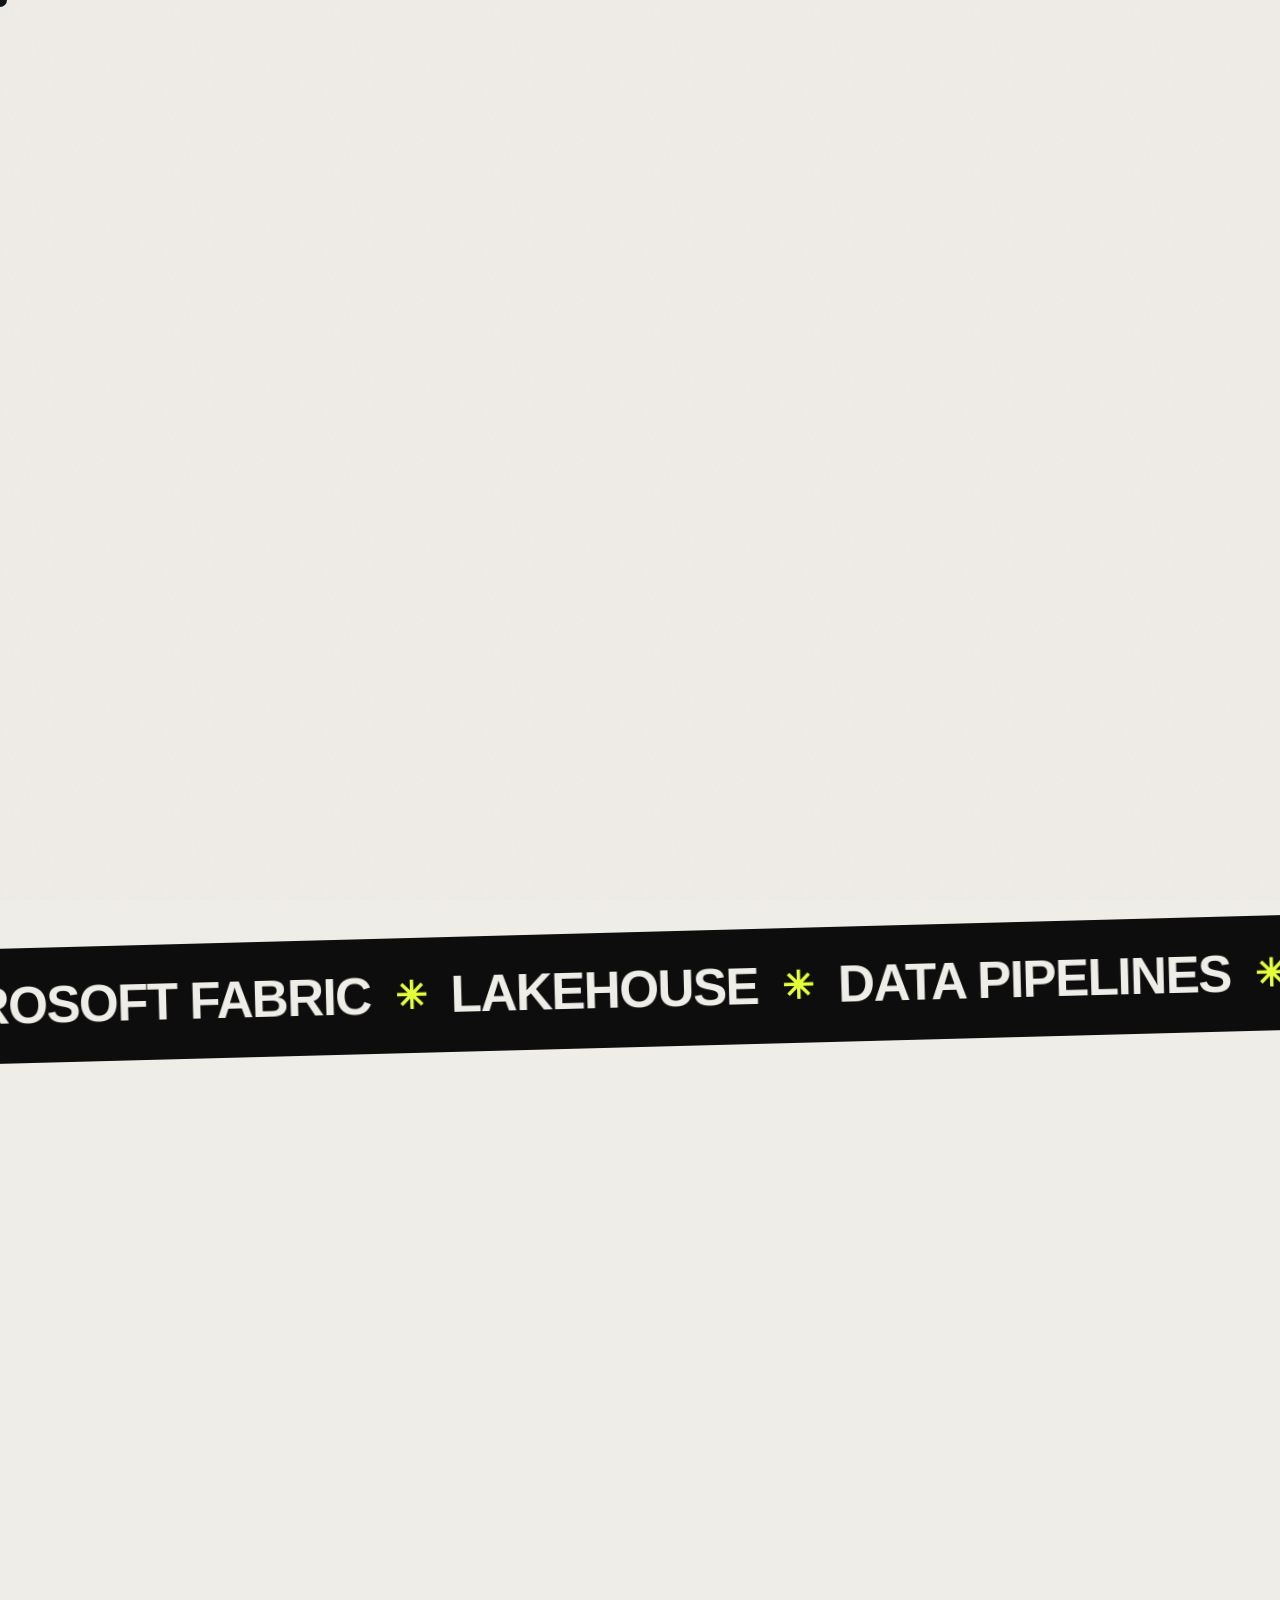
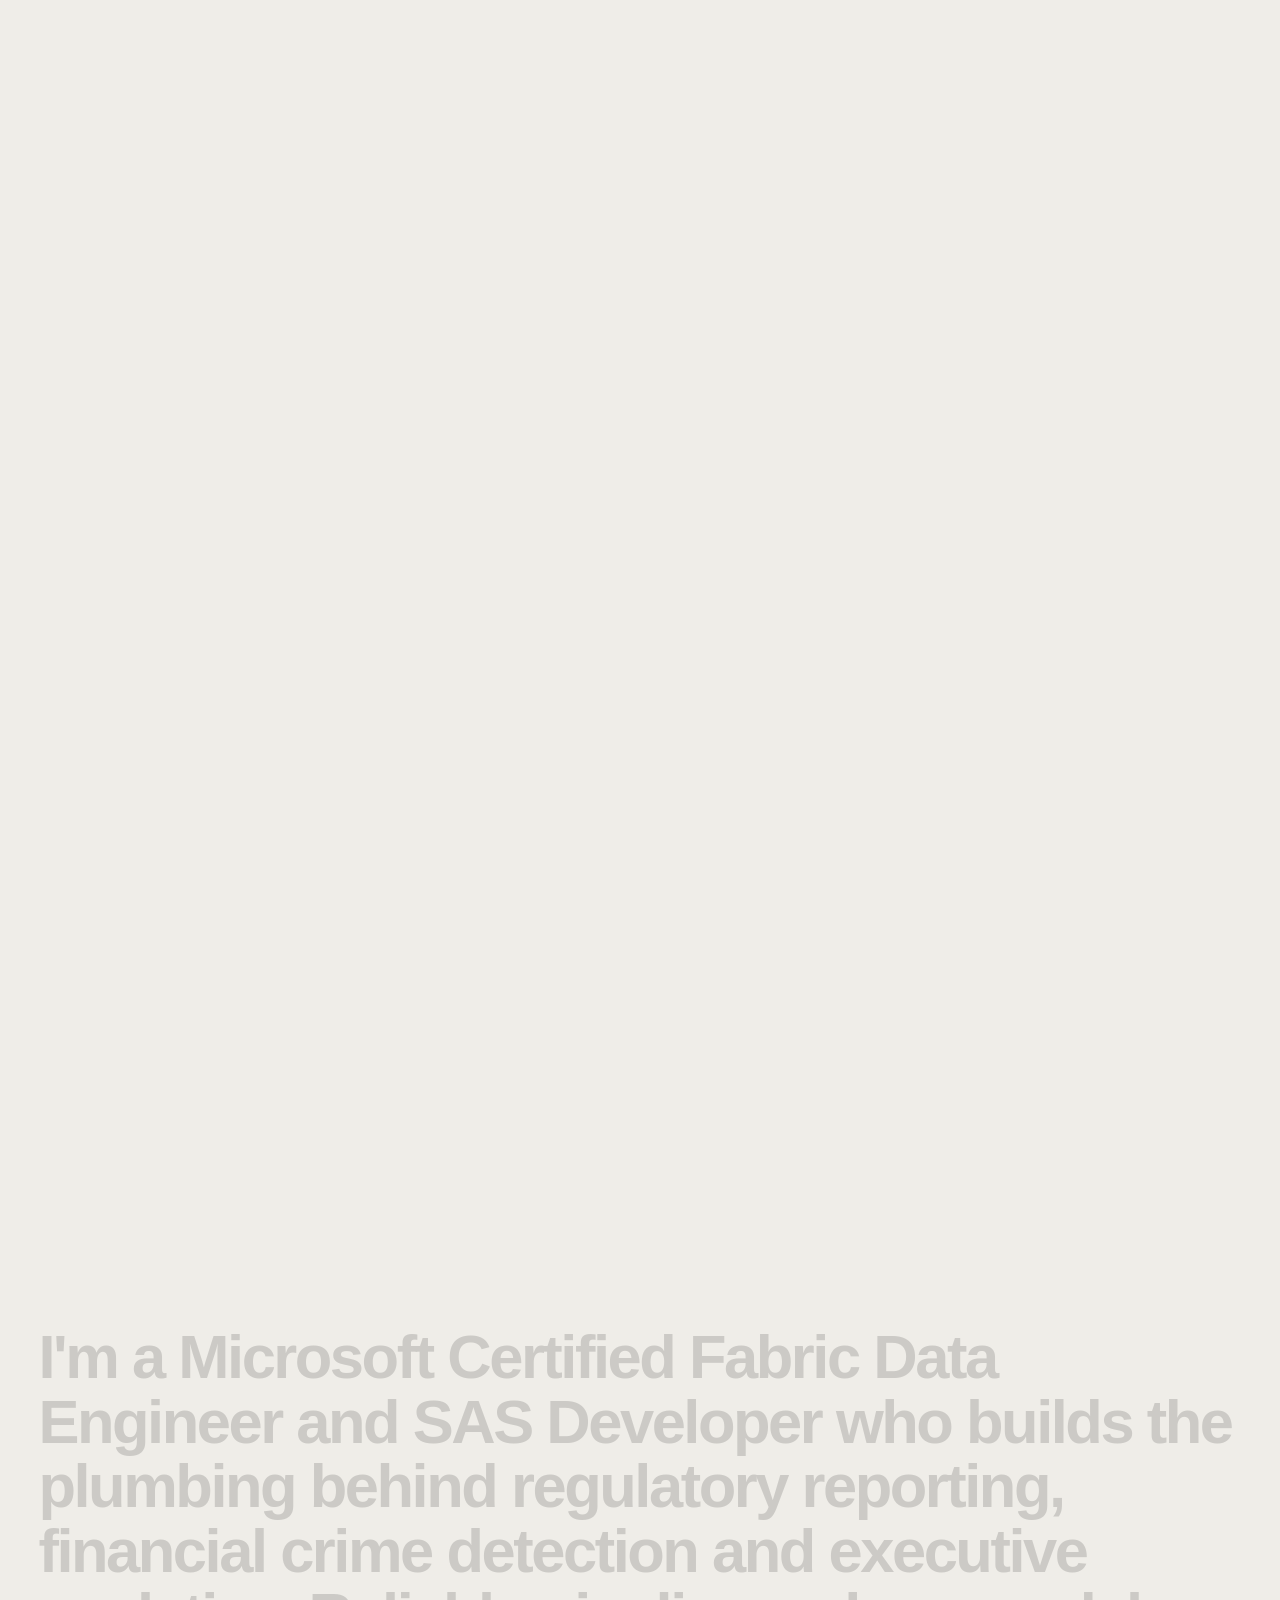
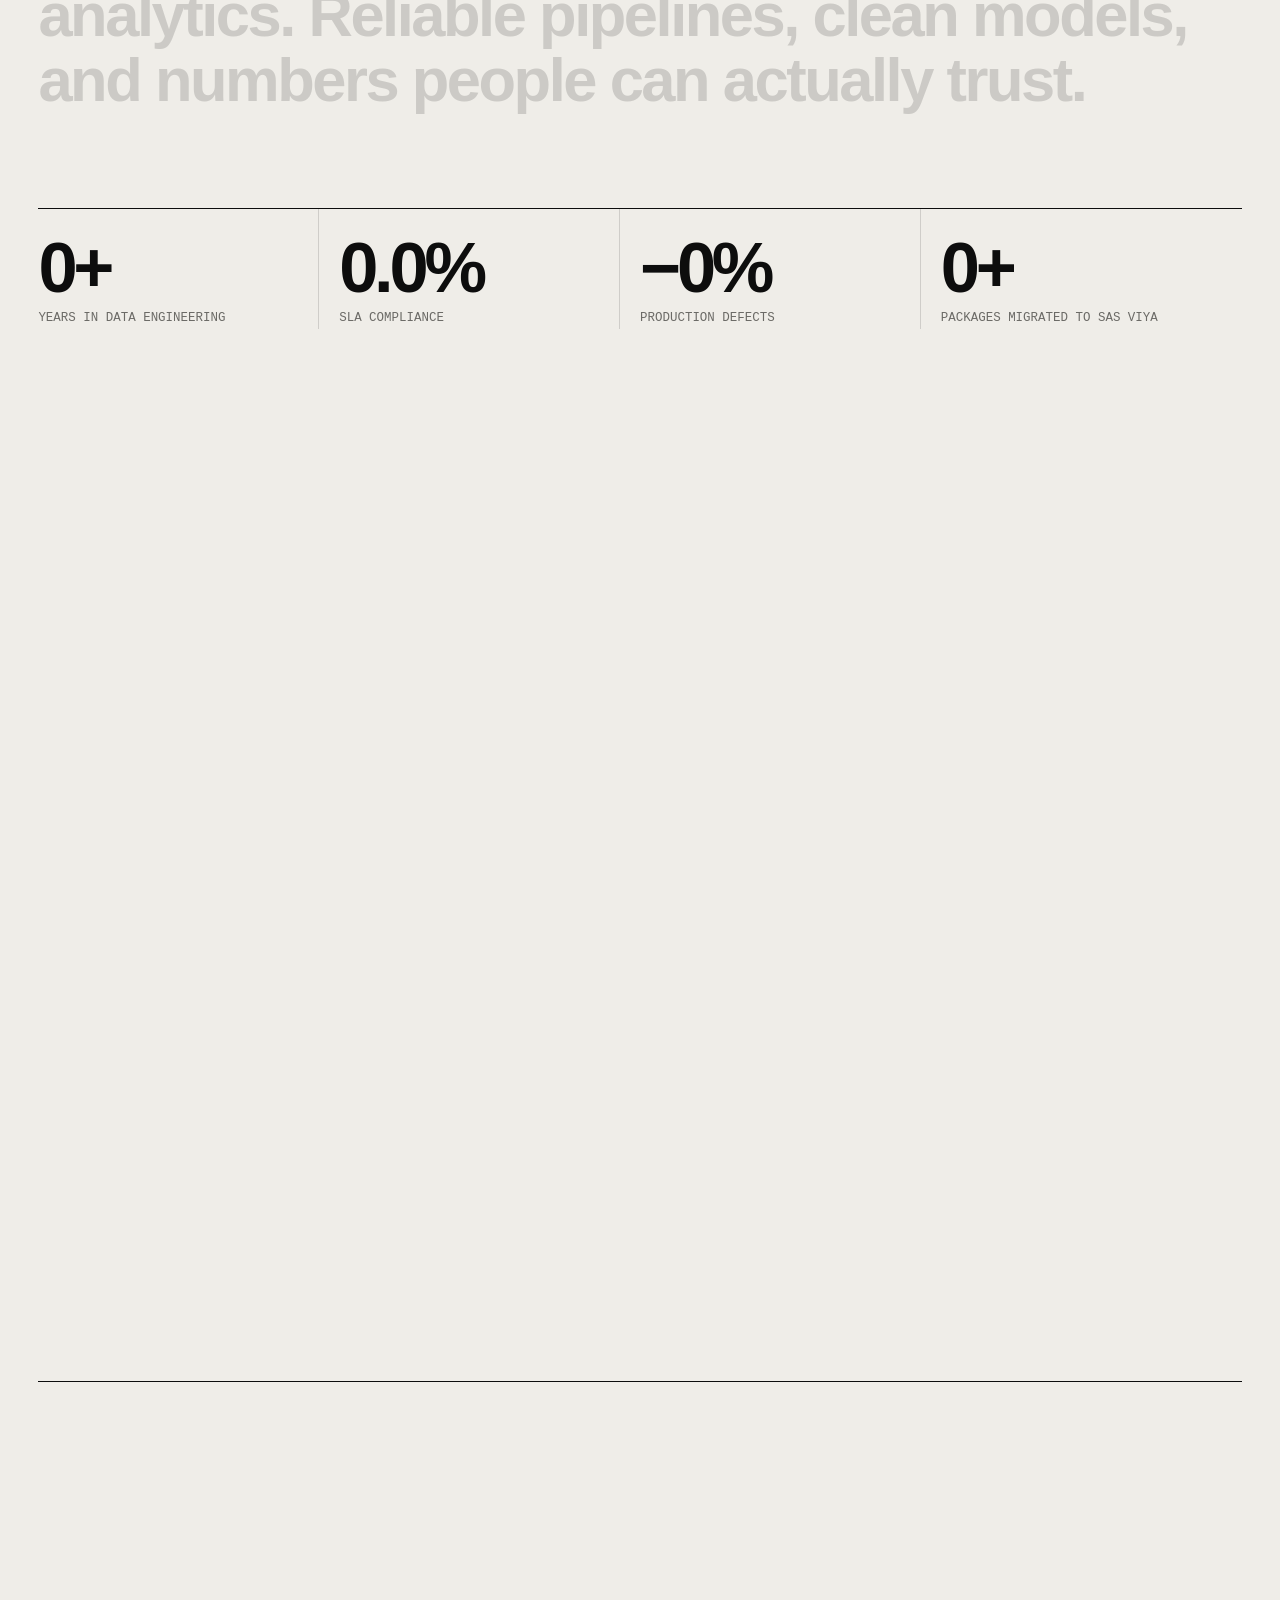
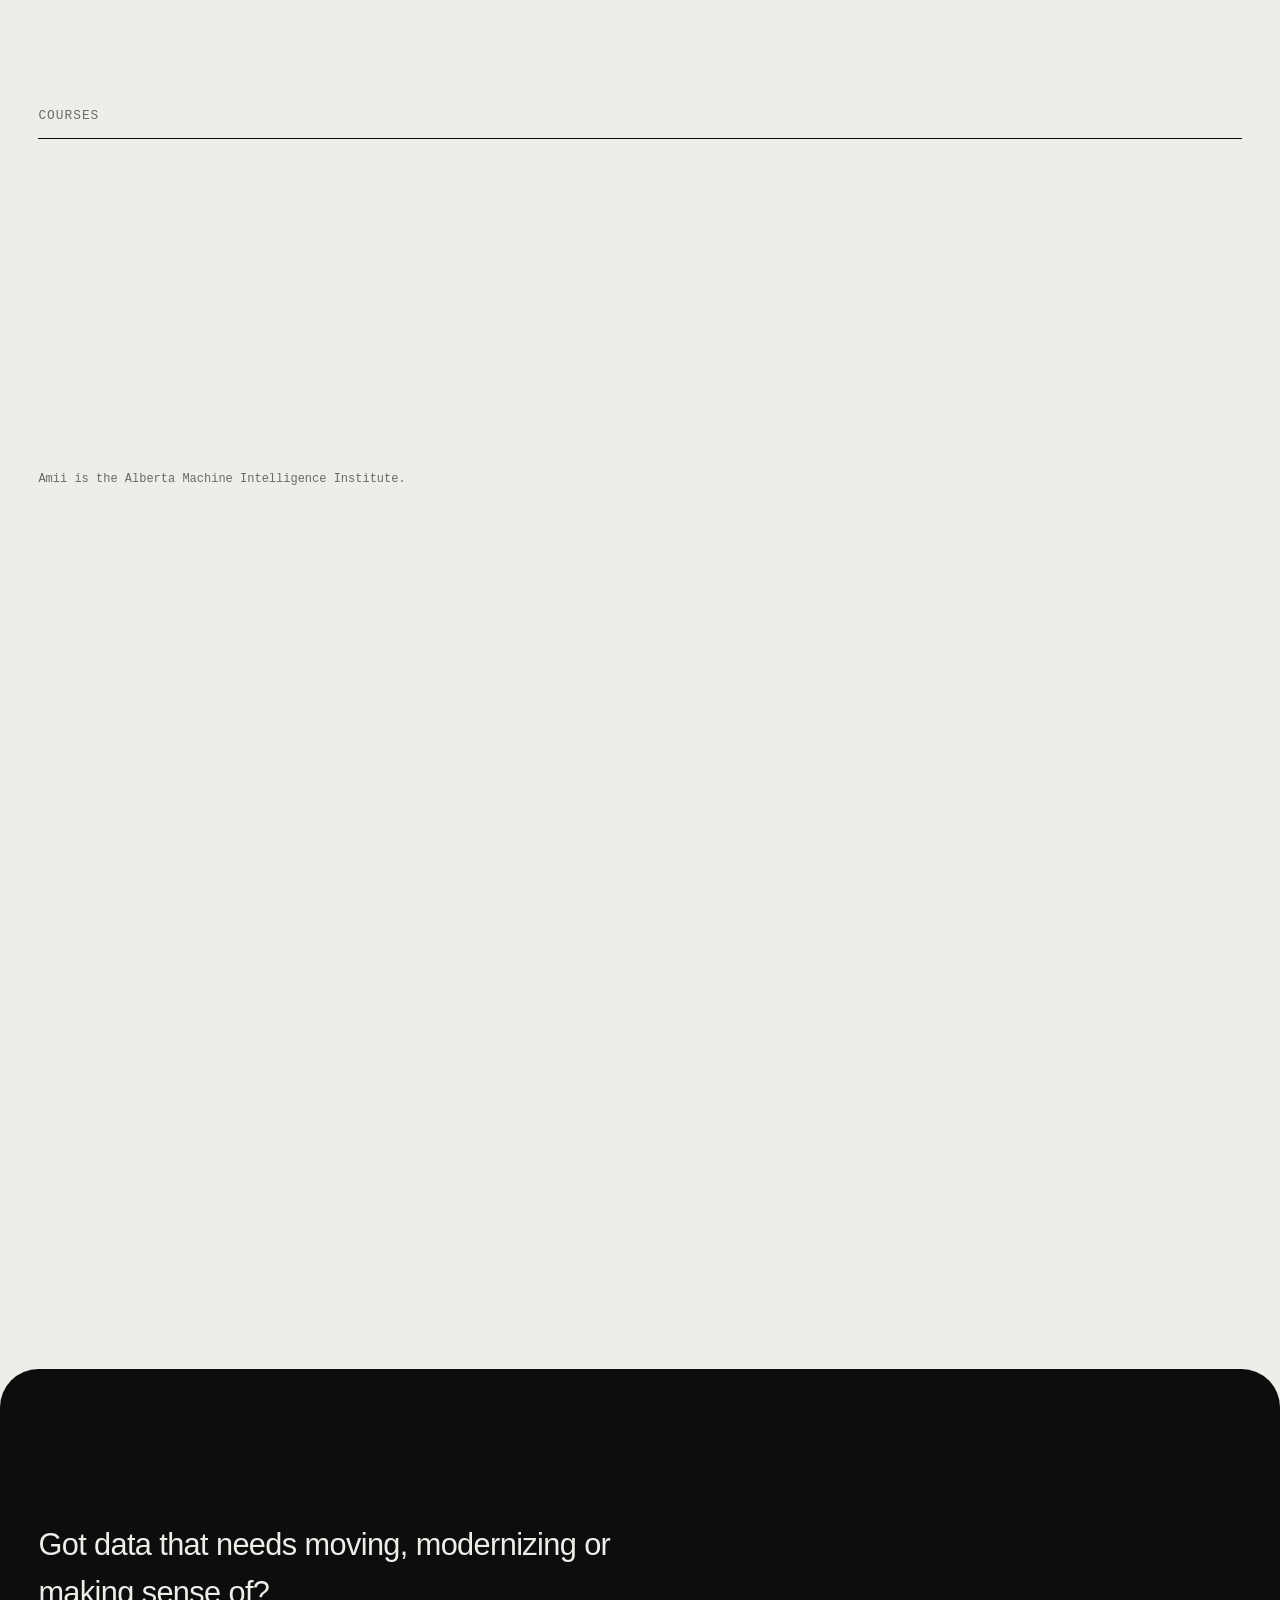
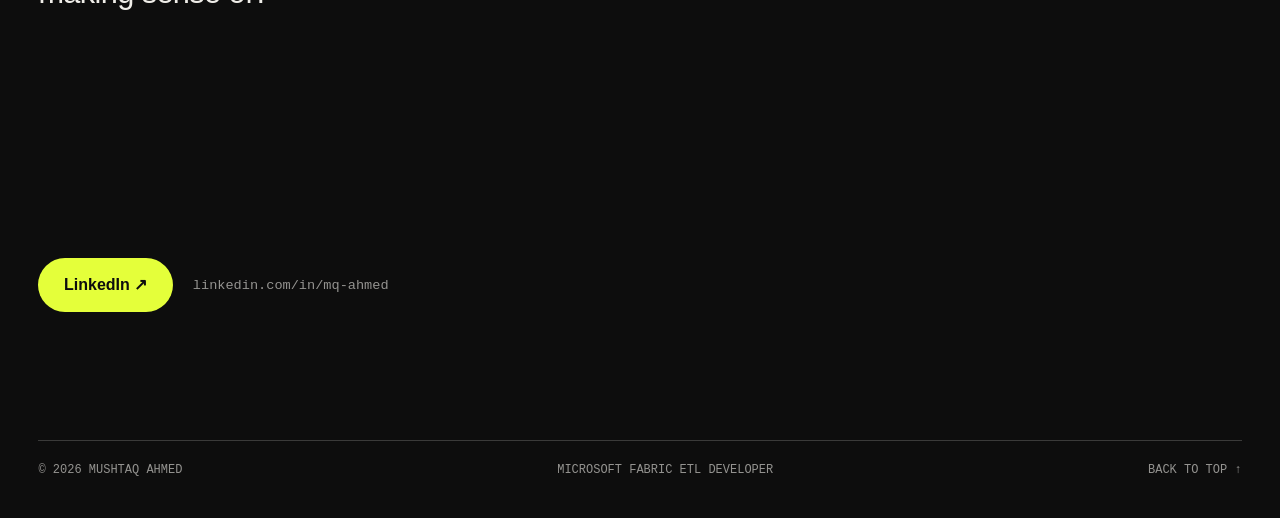
==== v2/index.html @ c1faebbc "Add portfolio website (v1 classic and v2 award-style) - v1: single-page portfolio (index.html, style" ====
<!doctype html>
<html lang="en">
<head>
  <meta charset="utf-8">
  <meta name="viewport" content="width=device-width, initial-scale=1">
  <meta http-equiv="Content-Security-Policy" content="default-src 'self'; script-src 'self'; style-src 'self' https://fonts.googleapis.com; font-src https://fonts.gstatic.com; img-src 'self' data:; connect-src 'none'; object-src 'none'; base-uri 'self'; form-action 'none'">
  <meta name="referrer" content="strict-origin-when-cross-origin">
  <title>Mushtaq Ahmed · Microsoft Fabric ETL Developer</title>
  <meta name="description" content="Mushtaq Ahmed — Microsoft Fabric ETL Developer, Data Engineer and SAS Developer. 6+ years building enterprise data pipelines. Microsoft Certified: Fabric Data Engineer Associate (DP-700).">
  <link rel="preconnect" href="https://fonts.googleapis.com">
  <link rel="preconnect" href="https://fonts.gstatic.com" crossorigin>
  <link href="https://fonts.googleapis.com/css2?family=Inter+Tight:wght@400;500;600;800;900&family=JetBrains+Mono:wght@400;500&display=swap" rel="stylesheet">
  <link rel="stylesheet" href="styles.css">
  <script src="boot.js"></script>
</head>
<body>
  <!-- Preloader -->
  <div class="loader" aria-hidden="true">
    <div class="loader__count"><span id="loader-num">0</span>%</div>
    <div class="loader__label">Loading pipelines</div>
  </div>

  <!-- Custom cursor (desktop only) -->
  <div class="cursor" aria-hidden="true"><span class="cursor__label"></span></div>
  <div class="grain" aria-hidden="true"></div>

  <header class="nav">
    <a href="#top" class="nav__logo" data-magnetic>Mushtaq<sup>®</sup></a>
    <nav class="nav__links" aria-label="Main">
      <a href="#work">Work</a>
      <a href="#about">About</a>
      <a href="#skills">Skills</a>
      <a href="#certifications">Certifications</a>
      <a href="#education">Education</a>
    </nav>
    <a href="#contact" class="nav__cta" data-magnetic>Let's talk</a>
  </header>

  <main id="top">
    <!-- Hero -->
    <section class="hero">
      <div class="hero__meta">
        <span><i class="dot"></i>Open to new projects</span>
        <span>Edmonton, AB · <span id="local-time">--:--</span></span>
      </div>
      <h1 class="hero__name">
        <span class="line"><span>Mushtaq</span></span>
        <span class="line line--indent"><span>Ahmed<em class="hero__star">✳</em></span></span>
      </h1>
      <div class="hero__bottom">
        <p class="hero__title">
          <span class="hl">Microsoft Fabric</span><br>ETL Developer
        </p>
        <p class="hero__lead">
          I turn messy data from dozens of systems into clean, trusted, analytics-ready data.
          6+ years across banking and construction, from SAS and SSIS to Microsoft Fabric.
        </p>
        <a href="#work" class="hero__scroll" aria-label="Scroll to work">
          <span>Scroll</span>
          <svg viewBox="0 0 24 24" aria-hidden="true"><path d="M12 4v16M5 13l7 7 7-7"/></svg>
        </a>
      </div>
    </section>

    <!-- Marquee -->
    <div class="marquee" aria-hidden="true">
      <div class="marquee__track">
        <span>Microsoft Fabric</span><b>✳</b><span>Lakehouse</span><b>✳</b><span>Data Pipelines</span><b>✳</b>
        <span>SAS Viya</span><b>✳</b><span>Azure Data Factory</span><b>✳</b><span>PySpark</span><b>✳</b>
        <span>Power BI</span><b>✳</b><span>DP-700 Certified</span><b>✳</b>
        <span>Microsoft Fabric</span><b>✳</b><span>Lakehouse</span><b>✳</b><span>Data Pipelines</span><b>✳</b>
        <span>SAS Viya</span><b>✳</b><span>Azure Data Factory</span><b>✳</b><span>PySpark</span><b>✳</b>
        <span>Power BI</span><b>✳</b><span>DP-700 Certified</span><b>✳</b>
      </div>
    </div>

    <!-- Selected work -->
    <section class="section" id="work">
      <div class="section__head">
        <h2 class="title">Pipelines that<br>power decisions</h2>
      </div>

      <div class="work">
        <article class="case case--yellow" data-cursor="Read">
          <div class="case__top">
            <span class="case__num">01</span>
            <span class="case__year">2025 — Now</span>
          </div>
          <div class="case__metric"><span data-count="20" data-suffix="+">20+</span><small>source systems unified</small></div>
          <div class="case__body">
            <h3>Tantus Solutions Group</h3>
            <p class="case__client">Client: PCL Construction</p>
            <p>Architected and own the Microsoft Fabric staging &amp; ingestion layer for a national construction leader, spanning Salesforce, Oracle, SAP, AON, HR and Bond. Query performance improved ~40%, with 100% on-time delivery against ingestion SLAs.</p>
            <ul class="chips"><li>Fabric</li><li>Dataflow Gen2</li><li>Lakehouse</li><li>Purview</li></ul>
            <p class="case__role">Microsoft Fabric ETL Developer · Edmonton, AB</p>
            <span class="case__more">Read more <span aria-hidden="true">→</span></span>
          </div>
          <button class="case__open" data-open="case-pcl" aria-label="Read more about my work at Tantus Solutions Group for client PCL Construction"></button>
        </article>

        <article class="case case--blue" data-cursor="Read">
          <div class="case__top">
            <span class="case__num">02</span>
            <span class="case__year">2022 — 2025</span>
          </div>
          <div class="case__metric"><span data-count="20" data-suffix="M+">20M+</span><small>records per batch cycle</small></div>
          <div class="case__body">
            <h3>Tantus Solutions Group</h3>
            <p class="case__client">Client: Canadian Western Bank</p>
            <p>Owned every incremental ETL pipeline across core banking, AML/KYC and FINTRAC regulatory data, holding 99.5% SLA compliance for three years. Test-driven pipelines cut production defects by 45%.</p>
            <ul class="chips"><li>SAS DI Studio</li><li>SAS Viya</li><li>CDC · SCD2</li><li>Denodo</li></ul>
            <p class="case__role">ETL Developer / Data Consultant · Edmonton, AB</p>
            <span class="case__more">Read more <span aria-hidden="true">→</span></span>
          </div>
          <button class="case__open" data-open="case-cwb" aria-label="Read more about my work at Tantus Solutions Group for client Canadian Western Bank"></button>
        </article>

        <article class="case case--orange" data-cursor="Read">
          <div class="case__top">
            <span class="case__num">03</span>
            <span class="case__year">2021 — 2022</span>
          </div>
          <div class="case__metric"><span data-count="10" data-suffix="M+">10M+</span><small>records / day, 0 missed SLAs</small></div>
          <div class="case__body">
            <h3>LifeWorks</h3>
            <p>Engineered SSIS and Azure Data Factory pipelines for enterprise analytics, tuned SQL workloads for 21% faster performance, and shipped 10+ executive Power BI dashboards.</p>
            <ul class="chips"><li>SSIS</li><li>Azure Data Factory</li><li>Azure SQL</li><li>Power BI</li></ul>
            <p class="case__role">MSBI Developer</p>
            <span class="case__more">Read more <span aria-hidden="true">→</span></span>
          </div>
          <button class="case__open" data-open="case-lifeworks" aria-label="Read more about LifeWorks"></button>
        </article>

        <article class="case case--green" data-cursor="Read">
          <div class="case__top">
            <span class="case__num">04</span>
            <span class="case__year">2019 — 2021</span>
          </div>
          <div class="case__metric"><span data-count="50" data-suffix="+">50+</span><small>legacy DTS packages modernized</small></div>
          <div class="case__body">
            <h3>Russell Hendrix</h3>
            <p>Migrated end-of-life DTS packages into modular SSIS frameworks, built EDW pipelines ingesting 8M+ records at 99.9% accuracy, and replicated schemas into Snowflake.</p>
            <ul class="chips"><li>SQL Server</li><li>SSIS</li><li>Snowflake</li><li>EDW</li></ul>
            <p class="case__role">SQL / MSBI Developer</p>
            <span class="case__more">Read more <span aria-hidden="true">→</span></span>
          </div>
          <button class="case__open" data-open="case-rh" aria-label="Read more about Russell Hendrix"></button>
        </article>
      </div>
    </section>

    <!-- About -->
    <section class="section about" id="about">
      <p class="statement" data-words>
        I'm a Microsoft Certified Fabric Data Engineer and SAS Developer who builds the plumbing behind
        regulatory reporting, financial crime detection and executive analytics. Reliable pipelines,
        clean models, and numbers people can actually trust.
      </p>
      <ul class="stats">
        <li><strong><span data-count="6">6</span>+</strong><span>Years in data engineering</span></li>
        <li><strong><span data-count="99.5" data-decimals="1">99.5</span>%</strong><span>SLA compliance</span></li>
        <li><strong>−<span data-count="45">45</span>%</strong><span>Production defects</span></li>
        <li><strong><span data-count="150">150</span>+</strong><span>Packages migrated to SAS Viya</span></li>
      </ul>
    </section>

    <!-- Process -->
    <section class="section process">
      <div class="section__head">
        <h2 class="title">Bronze to gold,<br>end to end</h2>
      </div>
      <ol class="steps">
        <li class="step">
          <span class="step__n">01</span>
          <h3>Ingest</h3>
          <p>Fabric Data Pipelines and ADF pull from 20+ systems with incremental, historical and CDC loads that are restartable by design.</p>
        </li>
        <li class="step">
          <span class="step__n">02</span>
          <h3>Transform</h3>
          <p>Dataflow Gen2, notebooks, SAS and T-SQL cleanse and conform data through medallion layers in OneLake.</p>
        </li>
        <li class="step">
          <span class="step__n">03</span>
          <h3>Model</h3>
          <p>Dimensional models, SCD Type 2 history and Power BI semantic models built for fast, consistent reporting.</p>
        </li>
        <li class="step">
          <span class="step__n">04</span>
          <h3>Govern</h3>
          <p>Profiling, reconciliation, checksum tests, lineage and Purview classification keep every number auditable.</p>
        </li>
      </ol>
    </section>

    <!-- Skills -->
    <section class="section" id="skills">
      <div class="section__head">
        <h2 class="title">The toolkit</h2>
      </div>
      <ul class="skills">
        <li class="skill"><span class="skill__n">01</span><h3>Microsoft Fabric</h3><p>Data Pipelines · Dataflow Gen2 · Notebooks · Warehouse · Lakehouse · OneLake · Delta Lake</p></li>
        <li class="skill"><span class="skill__n">02</span><h3>SAS</h3><p>Base SAS · Macro · PROC SQL · PROC PYTHON · DI Studio · Viya · Enterprise Guide · Flow Manager</p></li>
        <li class="skill"><span class="skill__n">03</span><h3>Azure &amp; Integration</h3><p>Azure Data Factory · ADLS Gen2 · Blob Storage · Azure SQL · SSIS · Denodo · Pentaho · Snowflake</p></li>
        <li class="skill"><span class="skill__n">04</span><h3>Databases &amp; Modelling</h3><p>SQL Server · PostgreSQL · DB2 · EDW · Data Marts · Star &amp; Snowflake Schema · ERwin</p></li>
        <li class="skill"><span class="skill__n">05</span><h3>Languages</h3><p>SQL · T-SQL · Python · PowerShell · Unix Shell · XML · JSON</p></li>
        <li class="skill"><span class="skill__n">06</span><h3>BI &amp; Semantic Models</h3><p>Power BI · Semantic Models · DAX · Power Query (M) · SSRS</p></li>
        <li class="skill"><span class="skill__n">07</span><h3>Quality &amp; Governance</h3><p>Data Profiling · Reconciliation · Checksum Validation · MDM · Lineage · Source-to-Target Mapping</p></li>
        <li class="skill"><span class="skill__n">08</span><h3>AI &amp; DevOps</h3><p>GitHub Copilot · Generative AI · CI/CD · Deployment Pipelines · TFS · Jira · Agile/Scrum</p></li>
      </ul>
    </section>

    <!-- Certifications & courses -->
    <section class="section" id="certifications">
      <div class="section__head">
        <h2 class="title">Certified &amp;<br>always learning</h2>
      </div>
      <ul class="cert-cards">
        <li class="cred-feature" data-cursor="Read">
          <span class="cred-feature__badge">DP-700</span>
          <div>
            <h3>Microsoft Certified: Fabric Data Engineer Associate</h3>
            <p>Microsoft · Aug 2026</p>
            <span class="case__more">Read more <span aria-hidden="true">→</span></span>
          </div>
          <button class="case__open" data-open="cert-dp700" aria-label="Read more about Microsoft Certified: Fabric Data Engineer Associate"></button>
        </li>
        <li class="cred-feature" data-cursor="Read">
          <span class="cred-feature__badge">SAS</span>
          <div>
            <h3>SAS SQL Essentials Knowledge Badge</h3>
            <p>SAS · Jan 2026</p>
            <span class="case__more">Read more <span aria-hidden="true">→</span></span>
          </div>
          <button class="case__open" data-open="cert-sas" aria-label="Read more about SAS SQL Essentials Knowledge Badge"></button>
        </li>
        <li class="cred-feature" data-cursor="Read">
          <span class="cred-feature__badge cred-feature__badge--long">Databricks</span>
          <div>
            <h3>Academy Accreditation: Databricks Fundamentals</h3>
            <p>Databricks · Jan 2026</p>
            <span class="case__more">Read more <span aria-hidden="true">→</span></span>
          </div>
          <button class="case__open" data-open="cert-dbx" aria-label="Read more about Academy Accreditation: Databricks Fundamentals"></button>
        </li>
      </ul>
      <div class="courses">
        <div class="cred-groups">
          <div>
            <h3 class="cred-group__title">Courses</h3>
            <ul class="cred-list">
              <li><span>Responsible AI 2: Governance and Scaling for Leaders</span><span>Amii · Jul 2026</span></li>
              <li><span>Responsible AI 1: Navigating Innovation in Practice</span><span>Amii · Jul 2026</span></li>
              <li><span>ML Foundations 2: Strategy, Risk and Responsible AI Integration for Business</span><span>Amii · Jul 2026</span></li>
              <li><span>ML Foundations 1: Getting Started with AI</span><span>Amii · Jun 2026</span></li>
              <li><span>Python Data Science: Data Prep &amp; EDA with Python</span><span>Oct 2025</span></li>
            </ul>
            <p class="cred-note">Amii is the Alberta Machine Intelligence Institute.</p>
          </div>
        </div>
      </div>
    </section>

    <!-- Education -->
    <section class="section" id="education">
      <div class="section__head">
        <h2 class="title">Education</h2>
      </div>
      <ul class="edu">
        <li class="edu-card">
          <div class="edu-card__top">
            <span class="edu-card__logo"><img src="logos/tmu.svg" alt="Toronto Metropolitan University logo" width="80" height="44"></span>
            <span class="edu-card__years">2020 — 2021</span>
          </div>
          <h3>Master of Engineering, Computer Networks</h3>
          <p>Toronto Metropolitan University (formerly Ryerson University)</p>
        </li>
        <li class="edu-card">
          <div class="edu-card__top">
            <span class="edu-card__logo"><img src="logos/sr-university.png" alt="SR University logo" width="56" height="56"></span>
            <span class="edu-card__years">2015 — 2019</span>
          </div>
          <h3>Bachelor of Technology, Computer Science &amp; Engineering</h3>
          <p>SR University</p>
        </li>
      </ul>
    </section>
  </main>

  <!-- Contact -->
  <footer class="contact" id="contact">
    <p class="contact__intro">Got data that needs moving, modernizing or making sense of?</p>
    <a class="contact__big" href="https://www.linkedin.com/in/mq-ahmed" target="_blank" rel="noopener noreferrer" data-cursor="Say hi">
      <span>Let's talk</span>
      <svg viewBox="0 0 24 24" aria-hidden="true"><path d="M7 17 17 7M8 7h9v9"/></svg>
    </a>
    <div class="contact__row">
      <a class="pill" href="https://www.linkedin.com/in/mq-ahmed" target="_blank" rel="noopener noreferrer" data-magnetic>LinkedIn ↗</a>
      <span>linkedin.com/in/mq-ahmed</span>
    </div>
    <div class="contact__foot">
      <span>© <span id="year"></span> Mushtaq Ahmed</span>
      <span>Microsoft Fabric ETL Developer</span>
      <a href="#top">Back to top ↑</a>
    </div>
  </footer>

  <!-- "Read more" drawers -->
  <dialog class="drawer drawer--yellow" id="case-pcl" aria-labelledby="case-pcl-title" data-lenis-prevent>
    <div class="drawer__head">
      <div class="drawer__bar">
        <span>01 · 2025 — Now</span>
        <button class="drawer__close" data-close aria-label="Close">Close ✕</button>
      </div>
      <p class="drawer__client">Tantus Solutions Group Inc. · Client: PCL Construction</p>
      <h2 class="drawer__title" id="case-pcl-title">A single Fabric ingestion layer for 20+ source systems</h2>
      <p class="drawer__role">Microsoft Fabric ETL Developer at Tantus Solutions Group Inc., Edmonton, AB, working on the PCL Construction account</p>
    </div>
    <div class="drawer__body">
      <section>
        <h3>The challenge</h3>
        <p>A national construction leader needed one trustworthy staging and ingestion layer for finance and operations reporting. Data was spread across 20+ systems including Salesforce, Oracle, SAP, AON, HR and Bond, each with its own formats, schedules and quirks.</p>
      </section>
      <section>
        <h3>What I did</h3>
        <ul>
          <li>Architected and own the Microsoft Fabric workspace covering the full staging and ingestion layer.</li>
          <li>Built high-volume Fabric Data Pipelines and Dataflow Gen2 workflows processing millions of records per cycle.</li>
          <li>Rebuilt the normalized Lakehouse warehouse models to remove redundancy and speed up queries.</li>
          <li>Engineered historical and incremental loads with automated cleansing routines.</li>
          <li>Added schema drift detection, audit logging and restartable, idempotent pipeline patterns so failed runs recover without manual work.</li>
          <li>Produced and validated source-to-target mappings across 32+ datasets for lineage and audit readiness.</li>
          <li>Supported Microsoft Purview integration for discovery, classification and stewardship, validating lineage from Fabric source layers into certified Power BI semantic models.</li>
          <li>Mentored junior engineers on pipeline design and metadata standards. My design docs and knowledge-transfer materials became team onboarding references.</li>
          <li>Used GitHub Copilot to speed up code development, conversion, documentation and testing.</li>
        </ul>
      </section>
      <section>
        <h3>Results</h3>
        <ul class="results">
          <li><strong>100%</strong><span>On-time delivery against ingestion SLAs</span></li>
          <li><strong>~40%</strong><span>Faster query performance</span></li>
          <li><strong>−25%</strong><span>Data redundancy</span></li>
          <li><strong>−35%</strong><span>Manual reprocessing &amp; exception handling</span></li>
        </ul>
      </section>
      <section>
        <h3>Stack</h3>
        <ul class="chips">
          <li>Microsoft Fabric</li><li>Fabric Data Pipelines</li><li>Dataflow Gen2</li><li>Fabric Warehouse</li><li>OneLake</li><li>Lakehouse</li><li>Delta Lake</li>
          <li>Azure Data Factory</li><li>Deployment Pipelines</li><li>Salesforce</li><li>Power BI</li><li>Semantic Models</li><li>Microsoft Purview</li><li>T-SQL</li><li>Python</li>
        </ul>
      </section>
    </div>
  </dialog>

  <dialog class="drawer drawer--blue" id="case-cwb" aria-labelledby="case-cwb-title" data-lenis-prevent>
    <div class="drawer__head">
      <div class="drawer__bar">
        <span>02 · 2022 — 2025</span>
        <button class="drawer__close" data-close aria-label="Close">Close ✕</button>
      </div>
      <p class="drawer__client">Tantus Solutions Group Inc. · Client: Canadian Western Bank</p>
      <h2 class="drawer__title" id="case-cwb-title">Regulatory &amp; AML pipelines that hit SLA for three years</h2>
      <p class="drawer__role">ETL Developer / Data Consultant at Tantus Solutions Group Inc., Edmonton, AB, working on the Canadian Western Bank account</p>
    </div>
    <div class="drawer__body">
      <section>
        <h3>The challenge</h3>
        <p>A regulated bank depended on accurate, on-time data for AML, KYC, CDD, EDD, SAR and FINTRAC regulatory reporting, transaction monitoring and credit risk. That meant high-volume feeds from ACH, ATM, EFT, wires, POS, cheques and billing, all while modernizing from SAS 9 to SAS Viya.</p>
      </section>
      <section>
        <h3>What I did</h3>
        <ul>
          <li>Owned every incremental ETL pipeline across core banking, AML and regulatory datasets.</li>
          <li>Engineered CDC and SCD Type 2 pipelines processing 20M+ transaction records per batch cycle across AML, KYC, ATS, Loans and Credit Card portfolios.</li>
          <li>Wrote 50+ Base SAS and SAS Macro diagnostic and remediation scripts to fix recurring data quality, reconciliation and root-cause defects.</li>
          <li>Built test-driven pipelines with SQL profiling and checksum validation in stored procedures.</li>
          <li>Automated ETL workflows end to end and governed CI/CD releases across Dev, Test and Prod.</li>
          <li>Authored the SAS/SQL package standard adopted team-wide across 150+ package migrations from SAS 9.3 to SAS Viya, and supported a SAS 9.4 to Viya 3.5/4 migration proof-of-concept.</li>
          <li>Enabled real-time access to core banking systems through Denodo data virtualization, bridging legacy SAS and cloud platforms without moving data.</li>
          <li>Delivered ad hoc curated datasets and visualizations in SAS Enterprise Guide for business and compliance requests.</li>
        </ul>
      </section>
      <section>
        <h3>Results</h3>
        <ul class="results">
          <li><strong>99.5%</strong><span>SLA compliance over three years</span></li>
          <li><strong>~95%</strong><span>Repeat defects eliminated</span></li>
          <li><strong>−45%</strong><span>Production defects</span></li>
          <li><strong>−50%</strong><span>Release failures</span></li>
          <li><strong>−25%</strong><span>Manual effort &amp; integration errors</span></li>
          <li><strong>$1,200</strong><span>Saved per month in operational costs</span></li>
        </ul>
      </section>
      <section>
        <h3>Stack</h3>
        <ul class="chips">
          <li>SAS DI Studio</li><li>SAS Enterprise Guide</li><li>Base SAS</li><li>SAS Macro</li><li>PROC SQL</li><li>PROC PYTHON</li><li>SAS Viya</li><li>SAS Flow Manager</li>
          <li>SQL Server</li><li>T-SQL</li><li>Denodo</li><li>Pentaho</li><li>PowerShell</li><li>TFS</li><li>CI/CD</li>
        </ul>
      </section>
    </div>
  </dialog>

  <dialog class="drawer drawer--orange" id="case-lifeworks" aria-labelledby="case-lifeworks-title" data-lenis-prevent>
    <div class="drawer__head">
      <div class="drawer__bar">
        <span>03 · 2021 — 2022</span>
        <button class="drawer__close" data-close aria-label="Close">Close ✕</button>
      </div>
      <p class="drawer__client">LifeWorks · Toronto, ON</p>
      <h2 class="drawer__title" id="case-lifeworks-title">Enterprise analytics on SQL Server &amp; Azure</h2>
      <p class="drawer__role">MSBI Developer</p>
    </div>
    <div class="drawer__body">
      <section>
        <h3>The challenge</h3>
        <p>Enterprise analytics workloads needed 10M+ records a day loaded reliably, faster SQL performance, and dashboards that leadership could act on.</p>
      </section>
      <section>
        <h3>What I did</h3>
        <ul>
          <li>Engineered SSIS and Azure Data Factory pipelines handling 10M+ records a day.</li>
          <li>Tuned SQL Server and Azure SQL workloads using execution plan analysis, DMVs and indexing.</li>
          <li>Built Power BI semantic models and 10+ executive dashboards aligned to business KPIs.</li>
          <li>Designed UML use cases, ER diagrams and end-to-end data flows in Visio.</li>
          <li>Drove UAT and performance testing across Dev, SIT, UAT and Production.</li>
          <li>Delivered scheduled and on-demand SSRS reports through Report Builder, and maintained 100+ SQL objects enforcing data validation and access controls.</li>
        </ul>
      </section>
      <section>
        <h3>Results</h3>
        <ul class="results">
          <li><strong>0</strong><span>Missed SLAs</span></li>
          <li><strong>+21%</strong><span>ETL &amp; reporting performance</span></li>
          <li><strong>−30%</strong><span>Decision turnaround</span></li>
          <li><strong>99%</strong><span>Release stability at sign-off</span></li>
        </ul>
      </section>
      <section>
        <h3>Stack</h3>
        <ul class="chips">
          <li>SQL Server</li><li>Azure SQL</li><li>PostgreSQL</li><li>SSIS</li><li>SSDT</li><li>Azure Data Factory</li><li>Azure Blob Storage</li><li>Azure Data Lake</li>
          <li>SSRS</li><li>Power BI</li><li>T-SQL</li><li>Python</li><li>Visio</li><li>Jira</li>
        </ul>
      </section>
    </div>
  </dialog>

  <dialog class="drawer drawer--green" id="case-rh" aria-labelledby="case-rh-title" data-lenis-prevent>
    <div class="drawer__head">
      <div class="drawer__bar">
        <span>04 · 2019 — 2021</span>
        <button class="drawer__close" data-close aria-label="Close">Close ✕</button>
      </div>
      <p class="drawer__client">Russell Hendrix Food Service Equipment · Toronto, ON</p>
      <h2 class="drawer__title" id="case-rh-title">Retiring legacy DTS and building a modern EDW</h2>
      <p class="drawer__role">SQL / MSBI Developer</p>
    </div>
    <div class="drawer__body">
      <section>
        <h3>The challenge</h3>
        <p>The business ran on end-of-life DTS packages and needed a stable, modern data warehouse, faster reporting and clean master data.</p>
      </section>
      <section>
        <h3>What I did</h3>
        <ul>
          <li>Architected ETL pipelines ingesting 8M+ records into EDW dimensional models.</li>
          <li>Migrated 50+ end-of-life DTS packages into reusable, modular SSIS frameworks, removing an unsupported legacy dependency.</li>
          <li>Wrote and tuned SQL procedures, views and indexes across high-volume reporting workloads.</li>
          <li>Replicated schemas into Snowflake and built ADF pipelines for mastering MDM data.</li>
          <li>Partnered with data warehouse architects to turn business requirements into medallion-layer warehouse designs.</li>
          <li>Built and maintained 25+ MSBI reporting solutions, fulfilling 15+ ad hoc requests a day.</li>
        </ul>
      </section>
      <section>
        <h3>Results</h3>
        <ul class="results">
          <li><strong>99.9%</strong><span>Data accuracy</span></li>
          <li><strong>+35%</strong><span>Query performance</span></li>
          <li><strong>50+</strong><span>DTS packages retired</span></li>
          <li><strong>99.5%</strong><span>Deployment success</span></li>
        </ul>
      </section>
      <section>
        <h3>Stack</h3>
        <ul class="chips">
          <li>SQL Server</li><li>T-SQL</li><li>DB2</li><li>Snowflake</li><li>SSIS</li><li>SSDT</li><li>Azure Data Factory</li><li>Power BI</li><li>SSRS</li>
          <li>ERwin</li><li>Star Schema</li><li>MDM</li><li>TFS</li>
        </ul>
      </section>
    </div>
  </dialog>

  <!-- Certification "Read more" drawers -->
  <dialog class="drawer drawer--ink" id="cert-dp700" aria-labelledby="cert-dp700-title" data-lenis-prevent>
    <div class="drawer__head">
      <div class="drawer__bar">
        <span>Certification · Microsoft</span>
        <button class="drawer__close" data-close aria-label="Close">Close ✕</button>
      </div>
      <p class="drawer__client">DP-700 · Associate · Intermediate</p>
      <h2 class="drawer__title" id="cert-dp700-title">Microsoft Certified: Fabric Data Engineer Associate</h2>
      <a class="drawer__cta" href="https://learn.microsoft.com/en-us/users/mushtaqahmed-9706/credentials/33e846488caf0510" target="_blank" rel="noopener noreferrer">Show credential <span aria-hidden="true">↗</span></a>
    </div>
    <div class="drawer__body">
      <section>
        <h3>Official certificate</h3>
        <a class="cert-img" href="certs/fabric-dp700.jpg" target="_blank" rel="noopener">
          <img src="certs/fabric-dp700.jpg" alt="Microsoft certificate: Mushtaq Ahmed has successfully passed all requirements for Microsoft Certified: Fabric Data Engineer Associate. Earned August 10, 2026, expires August 11, 2027." width="1173" height="619" loading="lazy">
        </a>
      </section>
      <section>
        <h3>About this certification</h3>
        <p>Microsoft's role-based certification for data engineers on Microsoft Fabric. Microsoft describes it this way: <q>As a Fabric Data Engineer, you should have subject matter expertise with data loading patterns, data architectures, and orchestration processes.</q> Earning it means passing Exam DP-700, which tests hands-on skill transforming data with SQL, PySpark and KQL.</p>
      </section>
      <section>
        <h3>Skills measured</h3>
        <ul>
          <li>Implement and manage an analytics solution</li>
          <li>Ingest and transform data</li>
          <li>Monitor and optimize an analytics solution</li>
        </ul>
      </section>
      <section>
        <h3>Skills gained</h3>
        <ul class="chips">
          <li>Microsoft Fabric</li><li>Data Loading Patterns</li><li>Data Architecture</li><li>Orchestration</li><li>SQL</li><li>PySpark</li><li>KQL</li>
          <li>Securing Analytics Solutions</li><li>Monitoring &amp; Optimization</li>
        </ul>
      </section>
      <section>
        <h3>In practice</h3>
        <p>I use these skills every day as the Microsoft Fabric ETL Developer on the PCL Construction account at Tantus Solutions Group. There I own the Fabric ingestion layer for 20+ source systems, built on Data Pipelines, Dataflow Gen2, Lakehouse and Warehouse.</p>
      </section>
      <section>
        <h3>Details</h3>
        <dl class="cert-meta">
          <div><dt>Issuer</dt><dd>Microsoft</dd></div>
          <div><dt>Earned</dt><dd>August 10, 2026</dd></div>
          <div><dt>Expires</dt><dd>August 11, 2027</dd></div>
          <div><dt>Credential ID</dt><dd>33E846488CAF0510</dd></div>
        </dl>
      </section>
    </div>
  </dialog>

  <dialog class="drawer drawer--ink" id="cert-sas" aria-labelledby="cert-sas-title" data-lenis-prevent>
    <div class="drawer__head">
      <div class="drawer__bar">
        <span>Certification · SAS</span>
        <button class="drawer__close" data-close aria-label="Close">Close ✕</button>
      </div>
      <p class="drawer__client">Knowledge badge · Programming</p>
      <h2 class="drawer__title" id="cert-sas-title">SAS SQL Essentials Knowledge Badge</h2>
      <a class="drawer__cta" href="https://www.credly.com/badges/5d173118-a1ec-47fd-8380-7e06faccbaf4" target="_blank" rel="noopener noreferrer">Show credential <span aria-hidden="true">↗</span></a>
    </div>
    <div class="drawer__body">
      <section>
        <h3>Official badge</h3>
        <a class="cert-img cert-img--badge" href="certs/sas-sql-essentials.jpg" target="_blank" rel="noopener">
          <img src="certs/sas-sql-essentials.jpg" alt="SAS Programming Knowledge badge" width="1076" height="1280" loading="lazy">
        </a>
      </section>
      <section>
        <h3>About this badge</h3>
        <p>From SAS: <q>The earner of this badge has demonstrated proficiency in using SAS SQL for data processing. They can query, subset, summarize, and present data, as well as combine tables using joins and set operators. Additionally, they can create and modify tables and views, generate macro variables with PROC SQL, and access DBMS data using SAS/ACCESS technology.</q></p>
      </section>
      <section>
        <h3>What it covers</h3>
        <ul>
          <li>Querying, subsetting, summarizing and presenting data with PROC SQL</li>
          <li>Combining tables with joins and set operators</li>
          <li>Creating and modifying tables and views</li>
          <li>Generating macro variables with PROC SQL</li>
          <li>Accessing DBMS data with SAS/ACCESS</li>
        </ul>
      </section>
      <section>
        <h3>Skills gained</h3>
        <ul class="chips">
          <li>SAS</li><li>SQL</li><li>Data Processing</li><li>Data Management</li><li>Database Queries</li><li>Data Analysis</li>
        </ul>
      </section>
      <section>
        <h3>In practice</h3>
        <p>PROC SQL and SAS Macro were core tools in my three years on the Canadian Western Bank account. I wrote 50+ diagnostic and remediation scripts and authored the SAS/SQL package standard used across 150+ migrations to SAS Viya.</p>
      </section>
      <section>
        <h3>Details</h3>
        <dl class="cert-meta">
          <div><dt>Issuer</dt><dd>SAS</dd></div>
          <div><dt>Issued</dt><dd>January 12, 2026</dd></div>
          <div><dt>Earning criteria</dt><dd>Passing score on the SAS SQL Essentials assessment</dd></div>
          <div><dt>Verified by</dt><dd>Credly</dd></div>
        </dl>
      </section>
    </div>
  </dialog>

  <dialog class="drawer drawer--ink" id="cert-dbx" aria-labelledby="cert-dbx-title" data-lenis-prevent>
    <div class="drawer__head">
      <div class="drawer__bar">
        <span>Accreditation · Databricks</span>
        <button class="drawer__close" data-close aria-label="Close">Close ✕</button>
      </div>
      <p class="drawer__client">Databricks Academy</p>
      <h2 class="drawer__title" id="cert-dbx-title">Academy Accreditation: Databricks Fundamentals</h2>
      <a class="drawer__cta" href="https://credentials.databricks.com/6fce6d3b-1702-4b2f-8b9b-789ef9138cbf" target="_blank" rel="noopener noreferrer">Show credential <span aria-hidden="true">↗</span></a>
    </div>
    <div class="drawer__body">
      <section>
        <h3>Official certificate</h3>
        <a class="cert-img" href="certs/databricks-fundamentals.png" target="_blank" rel="noopener">
          <img src="certs/databricks-fundamentals.png" alt="Databricks Academy certificate: Mushtaq Ahmed, Databricks Accredited Databricks Fundamentals, issued January 11, 2026." width="600" height="464" loading="lazy">
        </a>
      </section>
      <section>
        <h3>About this accreditation</h3>
        <p>From Databricks: <q>Earners of the Databricks Fundamentals accreditation have demonstrated the understanding of fundamental concepts related to Databricks Data Intelligence Platform.</q></p>
      </section>
      <section>
        <h3>Skills gained</h3>
        <ul class="chips">
          <li>Databricks</li><li>Data Intelligence Platform</li><li>Data Management Platforms</li><li>Lakehouse Architecture</li>
        </ul>
      </section>
      <section>
        <h3>In practice</h3>
        <p>Lakehouse fundamentals carry straight over to my Microsoft Fabric work. Delta Lake, medallion layers and Spark notebooks are shared ground between the two platforms.</p>
      </section>
      <section>
        <h3>Details</h3>
        <dl class="cert-meta">
          <div><dt>Issuer</dt><dd>Databricks</dd></div>
          <div><dt>Issued</dt><dd>January 11, 2026</dd></div>
          <div><dt>Expires</dt><dd>Does not expire</dd></div>
          <div><dt>Credential ID</dt><dd>171446161</dd></div>
          <div><dt>Earning criteria</dt><dd>Assessment on fundamental Databricks Lakehouse Platform concepts</dd></div>
        </dl>
      </section>
    </div>
  </dialog>

  <script src="vendor/gsap.min.js"></script>
  <script src="vendor/ScrollTrigger.min.js"></script>
  <script src="vendor/lenis.min.js"></script>
  <script src="script.js"></script>
</body>
</html>
---- v2/styles.css ----
/* ---------- Tokens ---------- */
:root {
  --bg: #efede8;
  --ink: #0d0d0d;
  --muted: #6b6a66;
  --line: rgba(13, 13, 13, 0.14);
  --yellow: #e4ff3a;
  --blue: #2b4dff;
  --orange: #ff5b24;
  --green: #18c27a;
  --gutter: clamp(16px, 3vw, 40px);
  --display: "Inter Tight", "Helvetica Neue", Arial, sans-serif;
  --mono: "JetBrains Mono", ui-monospace, monospace;
}

/* ---------- Base ---------- */
*, *::before, *::after { box-sizing: border-box; }
html { scroll-behavior: smooth; }
html.lenis, html.lenis body { height: auto; }
.lenis.lenis-smooth { scroll-behavior: auto !important; }

body {
  margin: 0;
  background: var(--bg);
  color: var(--ink);
  font-family: var(--display);
  font-size: 1rem;
  line-height: 1.55;
  -webkit-font-smoothing: antialiased;
  overflow-x: hidden;
}
h1, h2, h3, p { margin: 0; }
a { color: inherit; text-decoration: none; }
ul, ol { list-style: none; margin: 0; padding: 0; }
::selection { background: var(--yellow); color: var(--ink); }

.label {
  font-family: var(--mono);
  font-size: 0.78rem;
  text-transform: uppercase;
  letter-spacing: 0.08em;
  color: var(--muted);
}
.title {
  font-size: clamp(2.6rem, 8vw, 7.5rem);
  font-weight: 800;
  line-height: 0.92;
  letter-spacing: -0.05em;
  text-transform: uppercase;
}
.hl { background: var(--yellow); padding: 0 0.15em; box-decoration-break: clone; -webkit-box-decoration-break: clone; }

/* ---------- Grain overlay ---------- */
.grain {
  position: fixed; inset: 0; z-index: 90; pointer-events: none; opacity: 0.06;
  background-image: url("data:image/svg+xml,%3Csvg xmlns='http://www.w3.org/2000/svg' width='160' height='160'%3E%3Cfilter id='n'%3E%3CfeTurbulence type='fractalNoise' baseFrequency='0.9' numOctaves='3' stitchTiles='stitch'/%3E%3C/filter%3E%3Crect width='100%25' height='100%25' filter='url(%23n)'/%3E%3C/svg%3E");
}

/* ---------- Preloader ---------- */
.loader { display: none; }
.js .loader {
  position: fixed; inset: 0; z-index: 100;
  display: flex; flex-direction: column; justify-content: flex-end;
  padding: var(--gutter);
  background: var(--ink); color: var(--bg);
  /* Failsafe: hide even if scripts never run */
  animation: loader-failsafe 0.4s 6s forwards;
}
.loader__count { font-size: clamp(5rem, 22vw, 18rem); font-weight: 900; line-height: 0.85; letter-spacing: -0.06em; }
.loader__label { font-family: var(--mono); font-size: 0.8rem; text-transform: uppercase; letter-spacing: 0.1em; color: var(--yellow); margin-top: 1rem; }
@keyframes loader-failsafe { to { opacity: 0; visibility: hidden; } }

/* ---------- Cursor ---------- */
.cursor { display: none; }
@media (pointer: fine) {
  .cursor {
    display: grid; place-items: center;
    position: fixed; top: 0; left: 0; z-index: 95;
    width: 14px; height: 14px; margin: -7px 0 0 -7px;
    border-radius: 50%;
    background: #fff;
    pointer-events: none;
    transition: width 0.3s, height 0.3s, margin 0.3s, background-color 0.3s;
    /* Difference blend keeps the dot visible on light and dark sections */
    mix-blend-mode: difference;
  }
  .cursor__label { font-family: var(--mono); font-size: 0.7rem; text-transform: uppercase; color: var(--ink); opacity: 0; transition: opacity 0.2s; }
  .cursor.is-big { width: 88px; height: 88px; margin: -44px 0 0 -44px; background: var(--yellow); mix-blend-mode: normal; }
  .cursor.is-big .cursor__label { opacity: 1; }
  .cursor.is-link { width: 40px; height: 40px; margin: -20px 0 0 -20px; background: transparent; border: 1px solid #fff; }
}

/* ---------- Nav ---------- */
.nav {
  position: fixed; top: 0; left: 0; right: 0; z-index: 80;
  display: flex; align-items: center; justify-content: space-between; gap: 1rem;
  padding: 18px var(--gutter);
  mix-blend-mode: difference;
  color: #fff;
}
.nav__logo { font-weight: 800; font-size: 1.15rem; letter-spacing: -0.03em; }
.nav__logo sup { font-size: 0.55em; }
.nav__links { display: flex; gap: 2rem; font-size: 0.95rem; }
.nav__links a { position: relative; }
.nav__links a::after {
  content: ""; position: absolute; left: 0; right: 0; bottom: -2px; height: 1px;
  background: currentColor; transform: scaleX(0); transform-origin: right; transition: transform 0.35s ease;
}
.nav__links a:hover::after { transform: scaleX(1); transform-origin: left; }
.nav__cta { border: 1px solid currentColor; border-radius: 999px; padding: 0.45rem 1.1rem; font-size: 0.9rem; font-weight: 500; }

/* ---------- Hero ---------- */
.hero {
  min-height: 100svh;
  display: flex; flex-direction: column; justify-content: space-between;
  padding: 96px var(--gutter) var(--gutter);
}
.hero__meta { display: flex; justify-content: space-between; flex-wrap: wrap; gap: 0.5rem; font-family: var(--mono); font-size: 0.8rem; text-transform: uppercase; color: var(--muted); }
.dot { display: inline-block; width: 8px; height: 8px; border-radius: 50%; background: var(--green); margin-right: 0.5rem; box-shadow: 0 0 0 0 rgba(24, 194, 122, 0.6); animation: pulse 2s infinite; }
@keyframes pulse { 70% { box-shadow: 0 0 0 10px rgba(24, 194, 122, 0); } 100% { box-shadow: 0 0 0 0 rgba(24, 194, 122, 0); } }

.hero__name {
  font-size: clamp(3.4rem, 16vw, 18rem);
  font-weight: 900;
  line-height: 0.82;
  letter-spacing: -0.065em;
  text-transform: uppercase;
  margin: 2rem 0;
}
.line { display: block; overflow: hidden; padding-bottom: 0.04em; }
.line > span { display: inline-block; }
.line--indent { padding-left: 12vw; }
.hero__star { font-style: normal; display: inline-block; font-size: 0.4em; vertical-align: top; margin-left: 0.1em; color: var(--orange); }

.hero__bottom { display: grid; grid-template-columns: 1fr 1.2fr auto; align-items: end; gap: 2rem; border-top: 1px solid var(--line); padding-top: 1.25rem; }
.hero__title { font-size: clamp(1.4rem, 2.6vw, 2.2rem); font-weight: 600; line-height: 1.1; letter-spacing: -0.03em; }
.hero__lead { color: var(--muted); max-width: 460px; }
.hero__scroll { display: flex; align-items: center; gap: 0.5rem; font-family: var(--mono); font-size: 0.8rem; text-transform: uppercase; }
.hero__scroll svg { width: 18px; height: 18px; fill: none; stroke: currentColor; stroke-width: 1.5; animation: bob 1.8s ease-in-out infinite; }
@keyframes bob { 50% { transform: translateY(5px); } }

/* ---------- Marquee ---------- */
.marquee { background: var(--ink); color: var(--bg); overflow: hidden; padding: 1.1rem 0; transform: rotate(-1.5deg); margin: 2rem -2vw; }
.marquee__track { display: flex; align-items: center; gap: 1.5rem; width: max-content; animation: marquee 45s linear infinite; }
.marquee__track span { font-size: clamp(1.6rem, 4vw, 3.2rem); font-weight: 800; letter-spacing: -0.03em; text-transform: uppercase; white-space: nowrap; }
.marquee__track b { color: var(--yellow); font-size: clamp(1.2rem, 3vw, 2.4rem); }
@keyframes marquee { to { transform: translateX(-50%); } }

/* ---------- Sections ---------- */
.section { padding: clamp(5rem, 12vw, 10rem) var(--gutter) 0; }
.section__head { display: grid; gap: 1.25rem; margin-bottom: clamp(2.5rem, 6vw, 5rem); }

/* ---------- Work (case cards) ---------- */
.work { display: grid; grid-template-columns: repeat(12, 1fr); gap: clamp(12px, 1.5vw, 20px); }
.case {
  position: relative;
  display: flex; flex-direction: column; justify-content: space-between; gap: 2rem;
  min-height: clamp(440px, 46vw, 620px);
  padding: clamp(20px, 2.5vw, 36px);
  border-radius: clamp(16px, 2vw, 28px);
  overflow: hidden;
  transition: border-radius 0.5s ease;
}
.case:hover { border-radius: 4px; }
.case:nth-child(1) { grid-column: span 7; }
.case:nth-child(2) { grid-column: span 5; }
.case:nth-child(3) { grid-column: span 5; }
.case:nth-child(4) { grid-column: span 7; }
.case--yellow { background: var(--yellow); }
.case--blue { background: var(--blue); color: #fff; }
.case--orange { background: var(--orange); }
.case--green { background: var(--green); }

.case__top { display: flex; justify-content: space-between; font-family: var(--mono); font-size: 0.8rem; text-transform: uppercase; }
.case__metric { display: flex; flex-direction: column; }
.case__metric > span { font-size: clamp(5rem, 13vw, 12rem); font-weight: 900; line-height: 0.82; letter-spacing: -0.07em; }
.case__metric small { font-family: var(--mono); font-size: 0.8rem; text-transform: uppercase; margin-top: 0.75rem; }
.case h3 { font-size: clamp(1.6rem, 3vw, 2.6rem); font-weight: 800; letter-spacing: -0.04em; line-height: 1; margin-bottom: 0.75rem; }
.case__body p { max-width: 560px; }
.case__client {
  display: inline-block;
  font-family: var(--mono); font-size: 0.75rem; text-transform: uppercase;
  border: 1px solid currentColor; border-radius: 999px;
  padding: 0.25rem 0.75rem; margin-bottom: 1rem;
}
.case__role { font-family: var(--mono); font-size: 0.75rem; text-transform: uppercase; margin-top: 1rem; opacity: 0.75; }
.chips { display: flex; flex-wrap: wrap; gap: 0.4rem; margin-top: 1rem; }
.chips li { border: 1px solid currentColor; border-radius: 999px; padding: 0.2rem 0.7rem; font-size: 0.8rem; }
.case__more { display: inline-flex; gap: 0.4rem; margin-top: 1.25rem; font-weight: 700; border-bottom: 2px solid currentColor; padding-bottom: 2px; }
.case__more span { transition: transform 0.35s ease; }
.case:hover .case__more span { transform: translateX(6px); }
/* Invisible button stretched over the whole card so every part of it is clickable */
.case__open {
  position: absolute; inset: 0; z-index: 2;
  width: 100%; border: 0; padding: 0; background: transparent;
  border-radius: inherit; cursor: pointer;
}
.case__open:focus-visible { outline: 3px solid var(--ink); outline-offset: -6px; }
.case--blue .case__open:focus-visible { outline-color: #fff; }

/* ---------- Case study drawer ---------- */
html.has-drawer { overflow: hidden; }
.drawer {
  margin: 0 0 0 auto;
  width: min(780px, 100%); max-width: 100%;
  height: 100dvh; max-height: none;
  padding: 0; border: 0;
  background: var(--bg); color: var(--ink);
  overflow-y: auto; overscroll-behavior: contain;
}
.drawer[open] { animation: drawer-in 0.65s cubic-bezier(0.7, 0, 0.2, 1); }
.drawer.is-closing { animation: drawer-out 0.4s cubic-bezier(0.7, 0, 0.2, 1) forwards; }
.drawer::backdrop { background: rgba(13, 13, 13, 0.55); backdrop-filter: blur(4px); animation: fade-in 0.4s ease; }
.drawer.is-closing::backdrop { animation: fade-out 0.4s ease forwards; }
@keyframes drawer-in { from { transform: translateX(100%); } }
@keyframes drawer-out { to { transform: translateX(100%); } }
@keyframes fade-in { from { opacity: 0; } }
@keyframes fade-out { to { opacity: 0; } }

.drawer__head { padding: clamp(20px, 4vw, 48px); padding-bottom: clamp(28px, 5vw, 56px); }
.drawer--yellow .drawer__head { background: var(--yellow); }
.drawer--blue .drawer__head { background: var(--blue); color: #fff; }
.drawer--orange .drawer__head { background: var(--orange); }
.drawer--green .drawer__head { background: var(--green); }
.drawer__bar { display: flex; justify-content: space-between; align-items: center; font-family: var(--mono); font-size: 0.8rem; text-transform: uppercase; margin-bottom: clamp(2.5rem, 7vw, 5rem); }
.drawer__close {
  font: inherit; color: inherit; background: transparent;
  border: 1px solid currentColor; border-radius: 999px; padding: 0.5rem 1rem; cursor: pointer;
  transition: background-color 0.2s, color 0.2s;
}
.drawer__close:hover { background: var(--ink); color: var(--bg); border-color: var(--ink); }
.drawer__client { font-family: var(--mono); font-size: 0.8rem; text-transform: uppercase; margin-bottom: 1rem; }
.drawer__title { font-size: clamp(2.1rem, 5.5vw, 4rem); font-weight: 900; line-height: 0.95; letter-spacing: -0.05em; }
.drawer__role { margin-top: 1.25rem; opacity: 0.8; }

.drawer__body { padding: clamp(20px, 4vw, 48px); display: grid; gap: clamp(2rem, 5vw, 3rem); }
.drawer__body h3 { font-family: var(--mono); font-size: 0.8rem; font-weight: 500; text-transform: uppercase; letter-spacing: 0.08em; color: var(--muted); margin-bottom: 1rem; padding-bottom: 0.75rem; border-bottom: 1px solid var(--line); }
.drawer__body > section > p { font-size: clamp(1.1rem, 1.8vw, 1.35rem); line-height: 1.45; letter-spacing: -0.01em; }
.drawer__body > section > ul:not(.results):not(.chips) { display: grid; gap: 0.75rem; }
.drawer__body > section > ul:not(.results):not(.chips) li { position: relative; padding-left: 1.5rem; }
.drawer__body > section > ul:not(.results):not(.chips) li::before { content: "→"; position: absolute; left: 0; color: var(--orange); }
.results { display: grid; grid-template-columns: repeat(2, 1fr); gap: 10px; }
.results li { background: #fff; border-radius: 16px; padding: 1.1rem 1.25rem; display: flex; flex-direction: column; gap: 0.35rem; }
.results strong { font-size: clamp(2rem, 4.5vw, 3rem); font-weight: 900; letter-spacing: -0.05em; line-height: 1; }
.results span { font-size: 0.85rem; color: var(--muted); }
.drawer .chips li { font-size: 0.85rem; }

/* Certification drawers */
.cred-feature { position: relative; }
.cred-feature .case__more { color: var(--yellow); }
.cred-feature .case__open:focus-visible { outline-color: var(--yellow); }
.cred-feature:hover .case__more span { transform: translateX(6px); }
.drawer--ink .drawer__head { background: var(--ink); color: var(--bg); }
.drawer--ink .drawer__client { color: var(--yellow); }
.drawer--ink .drawer__close:hover { background: var(--yellow); color: var(--ink); border-color: var(--yellow); }
.drawer__cta {
  display: inline-flex; gap: 0.4rem; align-items: center;
  margin-top: 1.75rem;
  background: var(--yellow); color: var(--ink);
  border-radius: 999px; padding: 0.8rem 1.4rem;
  font-weight: 700;
  transition: transform 0.2s;
}
.drawer__cta:hover { transform: translateY(-2px); }
.cert-img {
  display: block; overflow: hidden;
  border-radius: 16px; border: 1px solid var(--line);
  background: #fff;
  transition: transform 0.3s, box-shadow 0.3s;
}
.cert-img:hover { transform: translateY(-3px); box-shadow: 0 16px 40px rgba(13, 13, 13, 0.12); }
.cert-img img { display: block; width: 100%; height: auto; }
.cert-img--badge { max-width: 280px; padding: 1rem; }
.drawer q { font-style: italic; }
.cert-meta { display: grid; grid-template-columns: repeat(2, 1fr); gap: 10px; margin: 0; }
.cert-meta div { background: #fff; border-radius: 14px; padding: 0.9rem 1.1rem; }
.cert-meta dt { font-family: var(--mono); font-size: 0.72rem; text-transform: uppercase; color: var(--muted); }
.cert-meta dd { margin: 0.25rem 0 0; font-weight: 600; word-break: break-word; }

/* ---------- About ---------- */
.about { padding-bottom: 0; }
.statement {
  font-size: clamp(1.9rem, 4.8vw, 4.6rem);
  font-weight: 600;
  line-height: 1.05;
  letter-spacing: -0.04em;
  margin-top: 1.5rem;
  max-width: 1400px;
}
.statement .w { opacity: 0.15; }
.no-anim .statement .w { opacity: 1; }
.stats { display: grid; grid-template-columns: repeat(4, 1fr); margin-top: clamp(3rem, 8vw, 6rem); border-top: 1px solid var(--ink); }
.stats li { padding: 1.5rem 1.25rem 0 0; border-right: 1px solid var(--line); margin-right: 1.25rem; }
.stats li:last-child { border-right: 0; margin-right: 0; }
.stats strong { display: block; font-size: clamp(2.6rem, 5.5vw, 5rem); font-weight: 900; letter-spacing: -0.06em; line-height: 1; }
.stats li > span { font-family: var(--mono); font-size: 0.78rem; text-transform: uppercase; color: var(--muted); }

/* ---------- Process ---------- */
.steps { display: grid; grid-template-columns: repeat(4, 1fr); gap: clamp(12px, 1.5vw, 20px); }
.step {
  background: #fff; border-radius: 20px; padding: 1.75rem;
  min-height: 300px;
  display: flex; flex-direction: column;
  transition: background-color 0.35s, color 0.35s, transform 0.35s;
}
.step:hover { background: var(--ink); color: var(--bg); transform: translateY(-6px); }
.step__n { font-family: var(--mono); font-size: 0.8rem; color: var(--orange); }
.step h3 { font-size: clamp(1.8rem, 2.8vw, 2.6rem); font-weight: 800; letter-spacing: -0.04em; margin: auto 0 0.75rem; padding-top: 3rem; }
.step p { font-size: 0.95rem; opacity: 0.75; }

/* ---------- Skills ---------- */
.skills { border-top: 1px solid var(--ink); }
.skill {
  position: relative;
  display: grid; grid-template-columns: 4rem 1fr 1.3fr; align-items: center; gap: 1.5rem;
  padding: clamp(1.1rem, 2.4vw, 2rem) 0;
  border-bottom: 1px solid var(--ink);
  isolation: isolate;
}
.skill::before {
  content: ""; position: absolute; inset: 0 calc(var(--gutter) * -1); z-index: -1;
  background: var(--yellow); transform: scaleY(0); transform-origin: bottom;
  transition: transform 0.45s cubic-bezier(0.7, 0, 0.2, 1);
}
.skill:hover::before { transform: scaleY(1); }
.skill__n { font-family: var(--mono); font-size: 0.8rem; color: var(--muted); }
.skill h3 { font-size: clamp(1.6rem, 3.6vw, 3.4rem); font-weight: 800; letter-spacing: -0.045em; line-height: 1; text-transform: uppercase; transition: transform 0.45s ease; }
.skill:hover h3 { transform: translateX(12px); }
.skill p { color: var(--muted); font-size: 0.95rem; }
.skill:hover p { color: var(--ink); }

/* ---------- Credentials ---------- */
.creds { display: grid; grid-template-columns: 1fr 1.3fr; gap: clamp(16px, 3vw, 40px); align-items: start; }
.cert-cards { display: grid; grid-template-columns: repeat(3, 1fr); gap: clamp(12px, 1.5vw, 20px); }
.courses { margin-top: clamp(2.5rem, 6vw, 4.5rem); }
.cred-feature {
  container-type: inline-size;
  background: var(--ink); color: var(--bg);
  border-radius: 24px; padding: clamp(24px, 3vw, 40px);
  min-height: clamp(280px, 28vw, 380px);
  display: flex; flex-direction: column; justify-content: space-between; gap: 2.5rem;
  transition: transform 0.35s ease;
}
.cred-feature:hover { transform: translateY(-6px); }
.cred-feature__badge {
  align-self: flex-start;
  /* Sized to the card's width so short and long badges both fill it nicely */
  font-size: clamp(3rem, 30cqi, 7rem); font-weight: 900; letter-spacing: -0.06em; line-height: 0.9;
  color: var(--yellow);
}
.cred-feature__badge--long { font-size: clamp(2.4rem, 17cqi, 5rem); }
.cred-feature h3 { font-size: clamp(1.3rem, 2.2vw, 1.9rem); font-weight: 700; letter-spacing: -0.03em; line-height: 1.15; }
.cred-feature p { font-family: var(--mono); font-size: 0.8rem; text-transform: uppercase; opacity: 0.6; margin-top: 0.75rem; }
.cred-list { border-top: 1px solid var(--ink); }
.cred-list li { display: flex; justify-content: space-between; gap: 1rem; padding: 1.15rem 0; border-bottom: 1px solid var(--line); }
.cred-list li span:first-child { font-weight: 600; font-size: 1.05rem; }
.cred-list li span:last-child { font-family: var(--mono); font-size: 0.75rem; text-transform: uppercase; color: var(--muted); text-align: right; flex-shrink: 0; max-width: 45%; }
.cred-groups { display: grid; gap: clamp(2rem, 4vw, 3rem); }
.cred-group__title { font-family: var(--mono); font-size: 0.8rem; font-weight: 500; text-transform: uppercase; letter-spacing: 0.08em; color: var(--muted); margin-bottom: 0.75rem; }
.cred-note { font-family: var(--mono); font-size: 0.75rem; color: var(--muted); margin-top: 0.75rem; }

/* ---------- Education ---------- */
.edu { display: grid; grid-template-columns: repeat(2, 1fr); gap: clamp(12px, 1.5vw, 20px); }
.edu-card {
  background: #fff; border-radius: 24px;
  padding: clamp(24px, 3vw, 40px);
  min-height: 300px;
  display: flex; flex-direction: column;
  transition: background-color 0.35s, color 0.35s;
}
.edu-card:hover { background: var(--yellow); }
.edu-card__top { display: flex; flex-direction: column; align-items: flex-start; gap: 1.5rem; }
/* Logo tile, styled like LinkedIn's square school logos */
.edu-card__logo {
  display: grid; place-items: center;
  width: 88px; height: 88px;
  background: #fff; border: 1px solid var(--line); border-radius: 16px;
  padding: 10px;
}
.edu-card__logo img { display: block; max-width: 100%; max-height: 100%; width: auto; height: auto; }
.edu-card__years { font-size: clamp(2.6rem, 6vw, 5rem); font-weight: 900; letter-spacing: -0.06em; line-height: 0.9; }
.edu-card h3 { font-size: clamp(1.3rem, 2.2vw, 1.9rem); font-weight: 700; letter-spacing: -0.03em; line-height: 1.15; margin-top: auto; padding-top: 3rem; }
.edu-card p { font-family: var(--mono); font-size: 0.8rem; text-transform: uppercase; color: var(--muted); margin-top: 0.75rem; }

/* ---------- Contact ---------- */
.contact {
  margin-top: clamp(5rem, 12vw, 10rem);
  background: var(--ink); color: var(--bg);
  padding: clamp(4rem, 10vw, 8rem) var(--gutter) var(--gutter);
  border-radius: clamp(20px, 3vw, 40px) clamp(20px, 3vw, 40px) 0 0;
}
.contact .label { color: rgba(239, 237, 232, 0.55); }
.contact__intro { font-size: clamp(1.2rem, 2.4vw, 2rem); max-width: 640px; margin-top: 1.5rem; letter-spacing: -0.02em; }
.contact__big {
  display: flex; align-items: center; gap: 0.15em;
  font-size: clamp(3rem, 12vw, 14rem); font-weight: 900; letter-spacing: -0.065em; line-height: 0.95;
  text-transform: uppercase;
  margin: clamp(1.5rem, 4vw, 3rem) 0;
  transition: color 0.3s;
}
.contact__big svg { width: 0.7em; height: 0.7em; flex-shrink: 0; fill: none; stroke: currentColor; stroke-width: 2.4; transition: transform 0.4s ease; }
.contact__big:hover { color: var(--yellow); }
.contact__big:hover svg { transform: rotate(45deg); }
.contact__row { display: flex; align-items: center; gap: 1.25rem; flex-wrap: wrap; font-family: var(--mono); font-size: 0.85rem; color: rgba(239, 237, 232, 0.6); }
.pill { display: inline-block; background: var(--yellow); color: var(--ink); border-radius: 999px; padding: 0.9rem 1.6rem; font-family: var(--display); font-weight: 700; font-size: 1rem; }
.contact__foot {
  display: flex; justify-content: space-between; gap: 1rem; flex-wrap: wrap;
  margin-top: clamp(4rem, 10vw, 8rem); padding-top: 1.25rem;
  border-top: 1px solid rgba(239, 237, 232, 0.2);
  font-family: var(--mono); font-size: 0.75rem; text-transform: uppercase; color: rgba(239, 237, 232, 0.6);
}
.contact__foot a:hover { color: var(--yellow); }

/* ---------- Responsive ---------- */
@media (max-width: 1000px) {
  .steps { grid-template-columns: repeat(2, 1fr); }
  .stats { grid-template-columns: repeat(2, 1fr); }
  .stats li:nth-child(2) { border-right: 0; margin-right: 0; }
  .stats li:nth-child(n+3) { margin-top: 1.5rem; }
  .creds { grid-template-columns: 1fr; }
  .cert-cards { grid-template-columns: repeat(2, 1fr); }
  .cert-cards li:first-child { grid-column: 1 / -1; }
}

@media (max-width: 760px) {
  .nav__links { display: none; }
  .hero__bottom { grid-template-columns: 1fr; gap: 1rem; }
  .hero__scroll { display: none; }
  .line--indent { padding-left: 0; }
  .work { grid-template-columns: 1fr; }
  .case:nth-child(n) { grid-column: auto; min-height: 0; }
  .case__metric { margin: 1rem 0; }
  .skill { grid-template-columns: 2.5rem 1fr; }
  .skill p { grid-column: 2; margin-top: -0.75rem; }
  .steps { grid-template-columns: 1fr; }
  .step { min-height: 0; }
  .cred-list li { flex-direction: column; gap: 0.25rem; }
  .cred-list li span:last-child { text-align: left; max-width: none; }
  .results { grid-template-columns: 1fr 1fr; }
  .edu { grid-template-columns: 1fr; }
  .cert-cards { grid-template-columns: 1fr; }
  .cert-meta { grid-template-columns: 1fr; }
  .cred-feature { min-height: 0; }
  .edu-card { min-height: 0; }
}

@media (prefers-reduced-motion: reduce) {
  html { scroll-behavior: auto; }
  .marquee__track, .dot, .hero__scroll svg,
  .drawer[open], .drawer.is-closing, .drawer::backdrop { animation: none; }
  .statement .w { opacity: 1; }
}
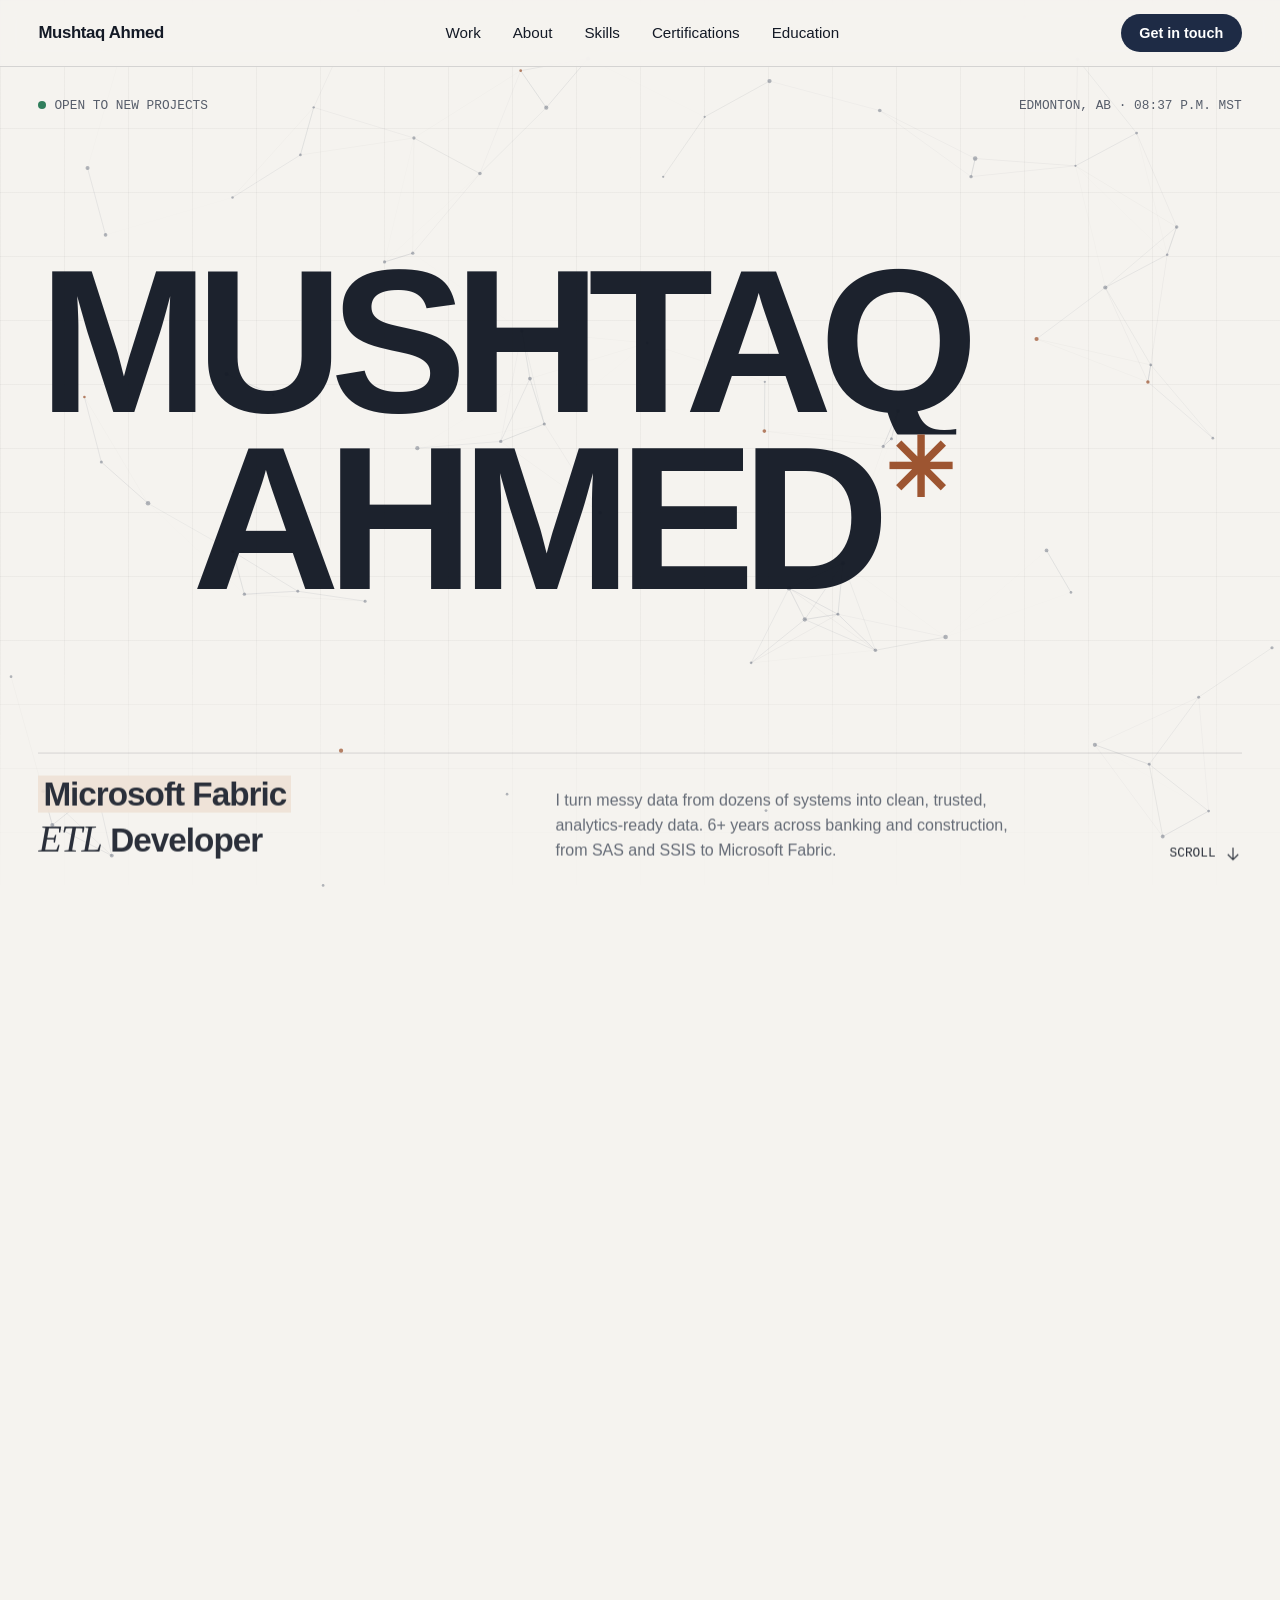
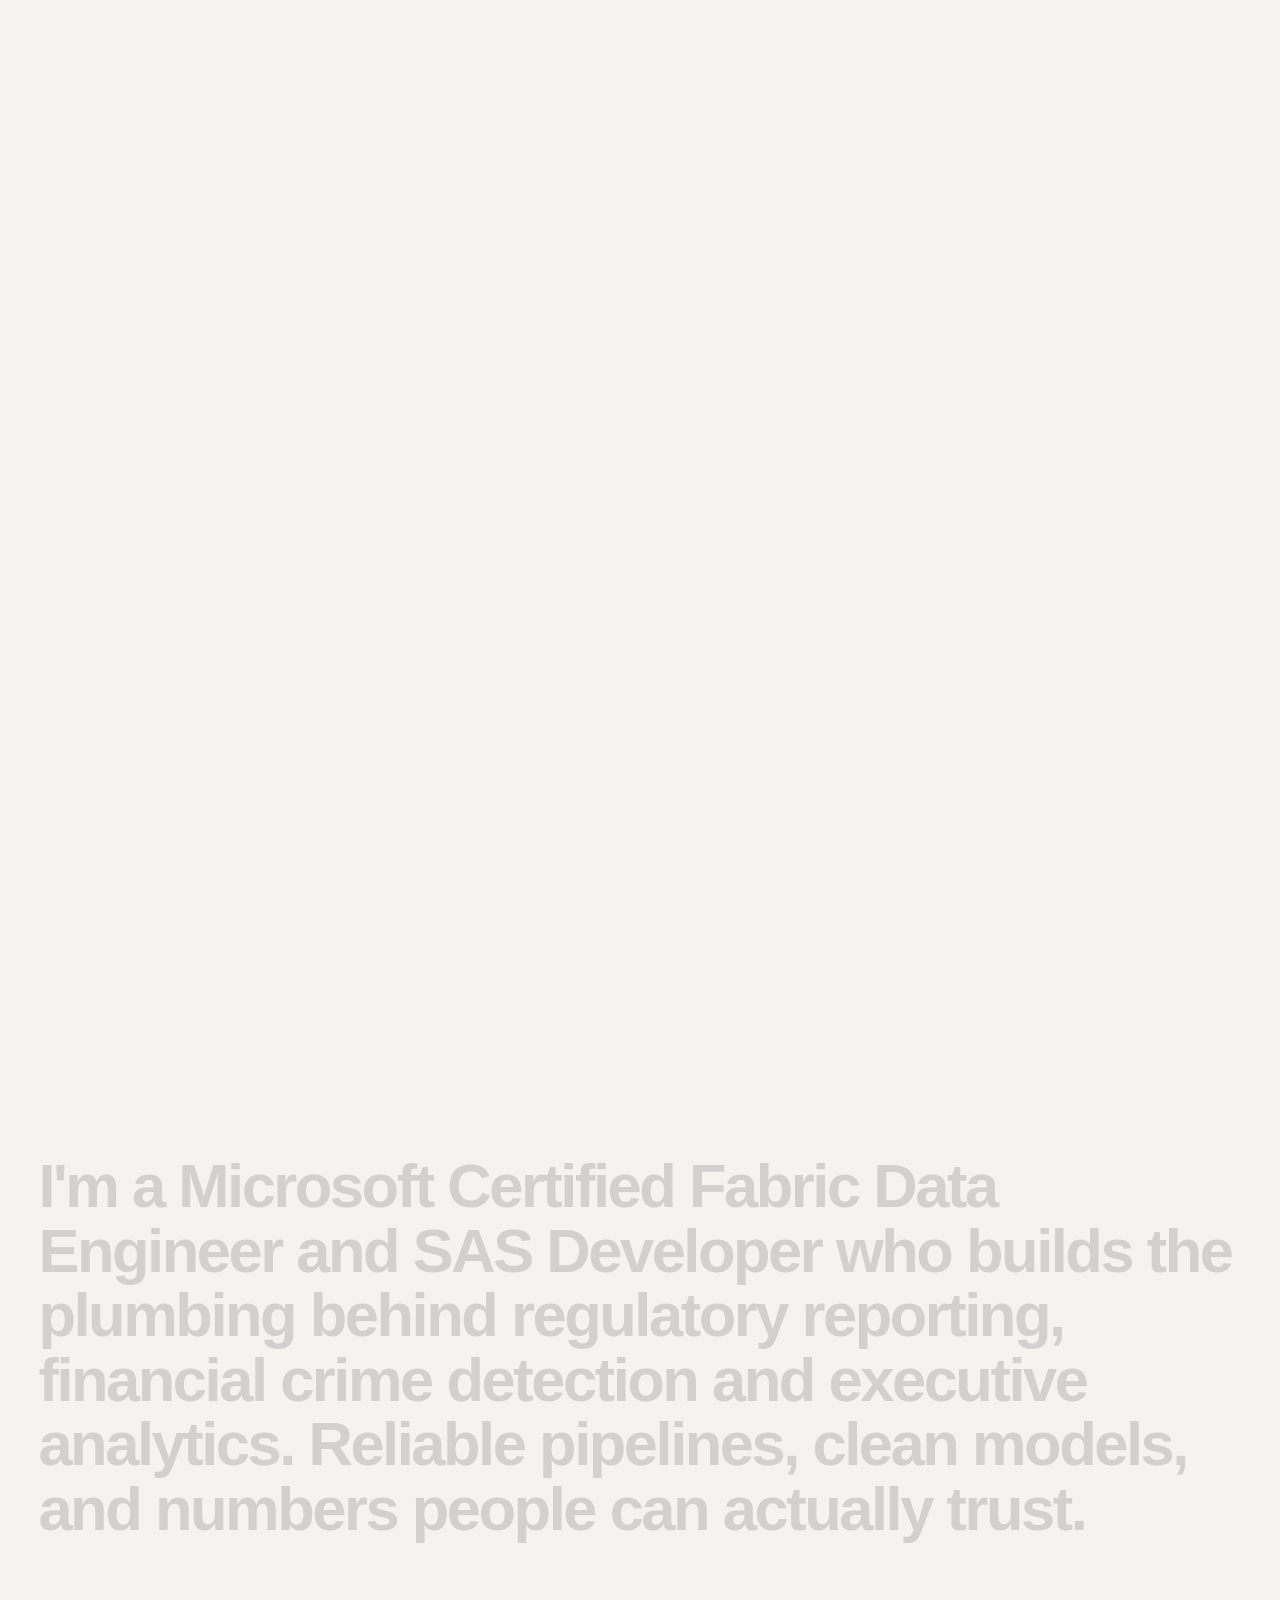
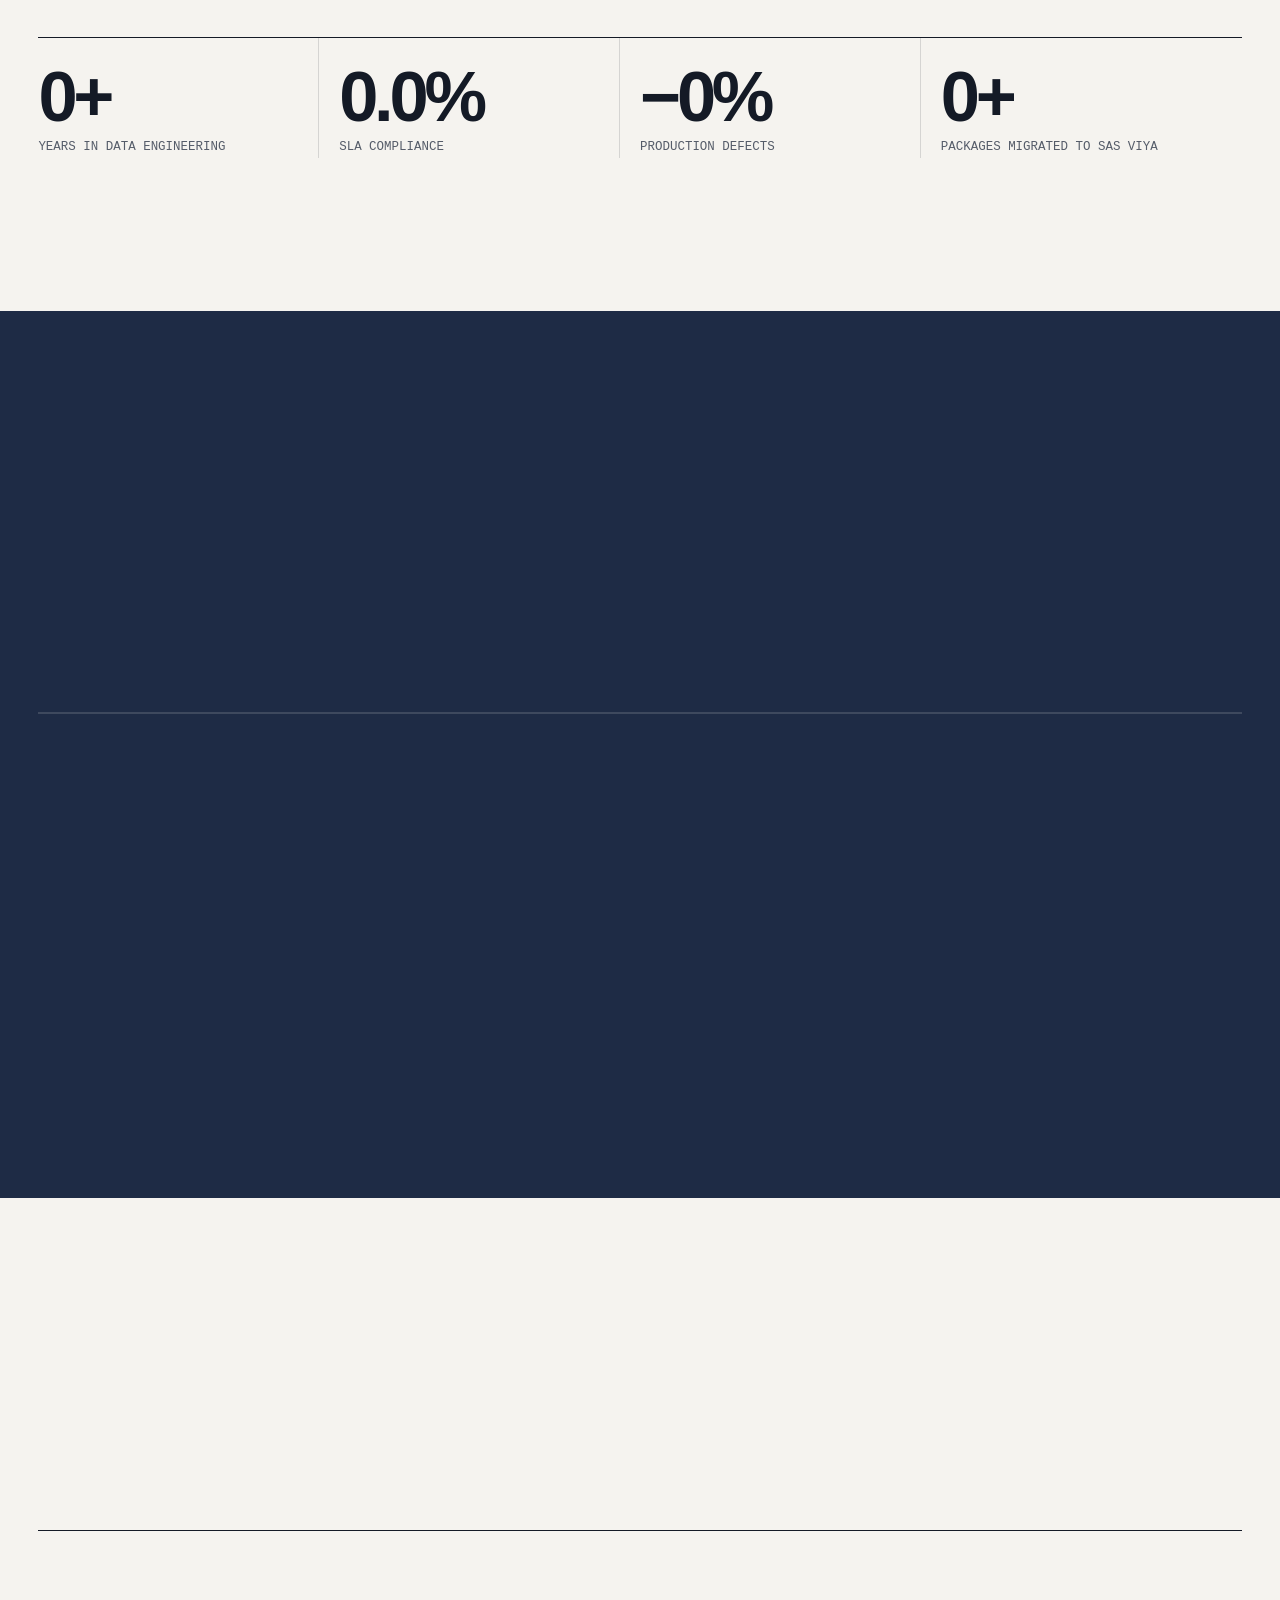
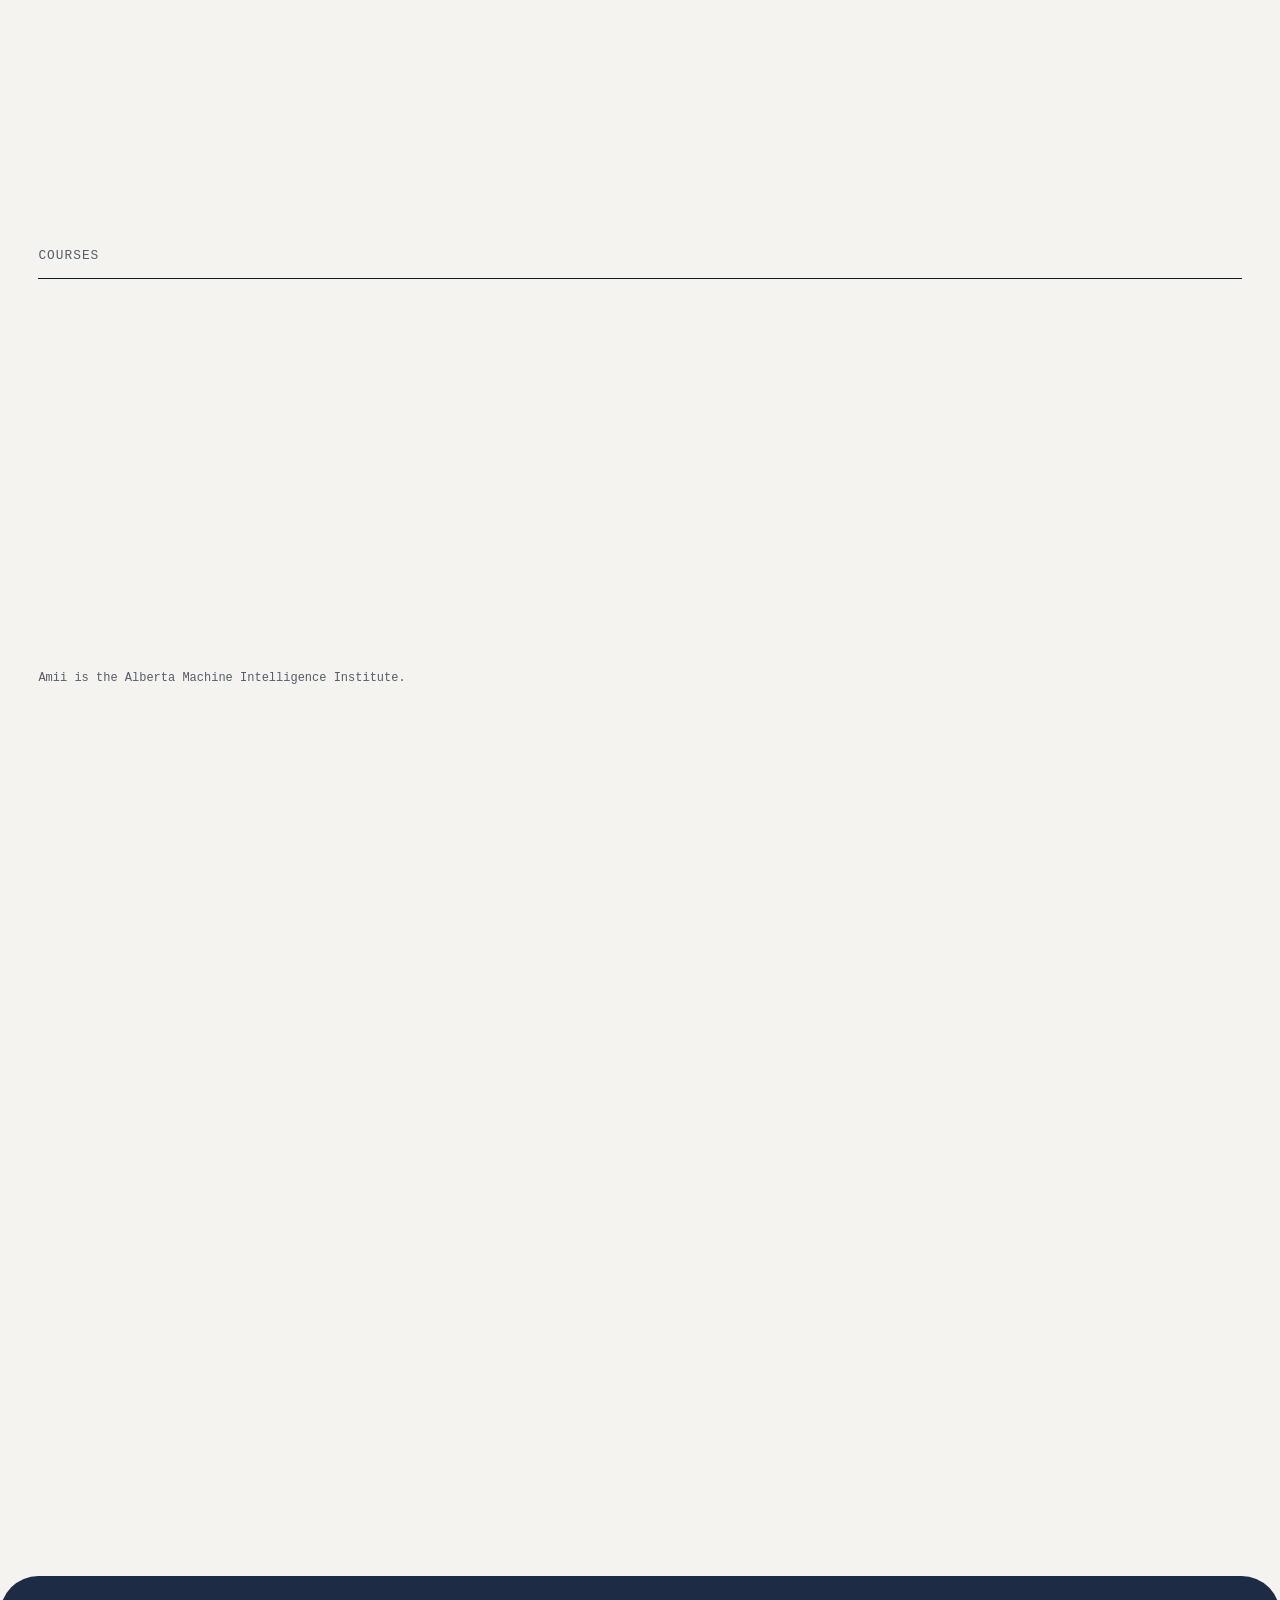
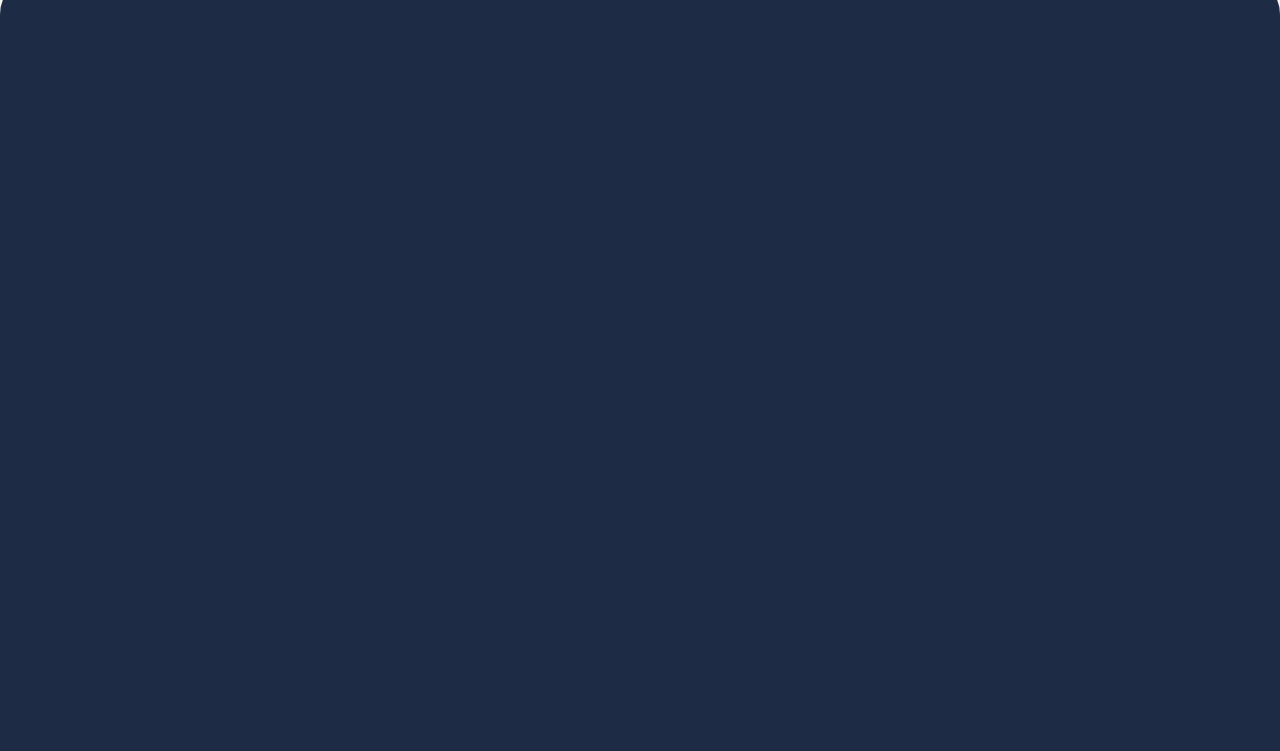
==== commit 55243b2b: "Professional redesign, motion graphics and accessibility pass - Muted navy/stone/copper palette repl" ====
--- a/v2/index.html
+++ b/v2/index.html
@@ -5,27 +5,66 @@
   <meta name="viewport" content="width=device-width, initial-scale=1">
   <meta http-equiv="Content-Security-Policy" content="default-src 'self'; script-src 'self'; style-src 'self' https://fonts.googleapis.com; font-src https://fonts.gstatic.com; img-src 'self' data:; connect-src 'none'; object-src 'none'; base-uri 'self'; form-action 'none'">
   <meta name="referrer" content="strict-origin-when-cross-origin">
-  <title>Mushtaq Ahmed · Microsoft Fabric ETL Developer</title>
-  <meta name="description" content="Mushtaq Ahmed — Microsoft Fabric ETL Developer, Data Engineer and SAS Developer. 6+ years building enterprise data pipelines. Microsoft Certified: Fabric Data Engineer Associate (DP-700).">
+  <title>Mushtaq Ahmed · Data Engineer &amp; Microsoft Fabric ETL Developer · Edmonton</title>
+  <meta name="description" content="Mushtaq Ahmed is a Microsoft Certified Fabric Data Engineer (DP-700) and SAS developer in Edmonton, Alberta, with 6+ years building enterprise data pipelines for banking and construction.">
+  <meta name="author" content="Mushtaq Ahmed">
+  <meta name="theme-color" content="#1e2b45">
+  <link rel="canonical" href="https://mushtaq-ahmed-portfolio.onrender.com/">
+  <link rel="icon" href="favicon.svg" type="image/svg+xml">
+  <link rel="apple-touch-icon" href="apple-touch-icon.png">
+
+  <!-- Link previews (LinkedIn, Teams, Slack, X) -->
+  <meta property="og:type" content="profile">
+  <meta property="og:site_name" content="Mushtaq Ahmed">
+  <meta property="og:title" content="Mushtaq Ahmed · Data Engineer &amp; Microsoft Fabric ETL Developer">
+  <meta property="og:description" content="Microsoft Certified Fabric Data Engineer (DP-700) in Edmonton. 6+ years building enterprise data pipelines for banking and construction.">
+  <meta property="og:url" content="https://mushtaq-ahmed-portfolio.onrender.com/">
+  <meta property="og:image" content="https://mushtaq-ahmed-portfolio.onrender.com/og-image.png">
+  <meta property="og:image:width" content="1200">
+  <meta property="og:image:height" content="630">
+  <meta property="og:image:alt" content="Mushtaq Ahmed — Data Engineer and Microsoft Fabric ETL Developer, Edmonton">
+  <meta property="profile:first_name" content="Mushtaq">
+  <meta property="profile:last_name" content="Ahmed">
+  <meta name="twitter:card" content="summary_large_image">
+  <meta name="twitter:title" content="Mushtaq Ahmed · Data Engineer &amp; Microsoft Fabric ETL Developer">
+  <meta name="twitter:description" content="Microsoft Certified Fabric Data Engineer (DP-700) in Edmonton. 6+ years building enterprise data pipelines.">
+  <meta name="twitter:image" content="https://mushtaq-ahmed-portfolio.onrender.com/og-image.png">
+
+  <!-- Structured data for search engines (a non-executed data block, so the CSP doesn't apply) -->
+  <script type="application/ld+json">
+  {
+    "@context": "https://schema.org",
+    "@type": "Person",
+    "name": "Mushtaq Ahmed",
+    "jobTitle": "Data Engineer · Microsoft Fabric ETL Developer",
+    "url": "https://mushtaq-ahmed-portfolio.onrender.com/",
+    "email": "mailto:mushtaqahmed189@outlook.com",
+    "sameAs": ["https://www.linkedin.com/in/mq-ahmed"],
+    "address": { "@type": "PostalAddress", "addressLocality": "Edmonton", "addressRegion": "AB", "addressCountry": "CA" },
+    "worksFor": { "@type": "Organization", "name": "Tantus Solutions Group Inc." },
+    "alumniOf": [
+      { "@type": "CollegeOrUniversity", "name": "Toronto Metropolitan University" },
+      { "@type": "CollegeOrUniversity", "name": "SR University" }
+    ],
+    "hasCredential": {
+      "@type": "EducationalOccupationalCredential",
+      "name": "Microsoft Certified: Fabric Data Engineer Associate (DP-700)",
+      "recognizedBy": { "@type": "Organization", "name": "Microsoft" }
+    },
+    "knowsAbout": ["Microsoft Fabric", "Data Engineering", "ETL", "SAS", "Azure Data Factory", "Power BI", "SQL", "Python", "Data Governance"]
+  }
+  </script>
   <link rel="preconnect" href="https://fonts.googleapis.com">
   <link rel="preconnect" href="https://fonts.gstatic.com" crossorigin>
-  <link href="https://fonts.googleapis.com/css2?family=Inter+Tight:wght@400;500;600;800;900&family=JetBrains+Mono:wght@400;500&display=swap" rel="stylesheet">
+  <link href="https://fonts.googleapis.com/css2?family=Inter+Tight:wght@400;500;600;800;900&family=Instrument+Serif:ital@0;1&family=JetBrains+Mono:wght@400;500&display=swap" rel="stylesheet">
   <link rel="stylesheet" href="styles.css">
   <script src="boot.js"></script>
 </head>
 <body>
-  <!-- Preloader -->
-  <div class="loader" aria-hidden="true">
-    <div class="loader__count"><span id="loader-num">0</span>%</div>
-    <div class="loader__label">Loading pipelines</div>
-  </div>
-
-  <!-- Custom cursor (desktop only) -->
-  <div class="cursor" aria-hidden="true"><span class="cursor__label"></span></div>
-  <div class="grain" aria-hidden="true"></div>
-
-  <header class="nav">
-    <a href="#top" class="nav__logo" data-magnetic>Mushtaq<sup>®</sup></a>
+  <a class="skip-link" href="#main">Skip to content</a>
+
+  <header class="nav" id="top">
+    <a href="#top" class="nav__logo">Mushtaq Ahmed</a>
     <nav class="nav__links" aria-label="Main">
       <a href="#work">Work</a>
       <a href="#about">About</a>
@@ -33,23 +72,25 @@
       <a href="#certifications">Certifications</a>
       <a href="#education">Education</a>
     </nav>
-    <a href="#contact" class="nav__cta" data-magnetic>Let's talk</a>
+    <a href="#contact" class="nav__cta">Get in touch</a>
   </header>
 
-  <main id="top">
+  <main id="main">
     <!-- Hero -->
     <section class="hero">
+      <!-- Interactive network background for the landing area only (decorative) -->
+      <canvas class="hero__network" aria-hidden="true"></canvas>
       <div class="hero__meta">
         <span><i class="dot"></i>Open to new projects</span>
         <span>Edmonton, AB · <span id="local-time">--:--</span></span>
       </div>
-      <h1 class="hero__name">
+      <h1 class="hero__name" aria-label="Mushtaq Ahmed">
         <span class="line"><span>Mushtaq</span></span>
-        <span class="line line--indent"><span>Ahmed<em class="hero__star">✳</em></span></span>
+        <span class="line line--indent"><span>Ahmed<em class="hero__star" aria-hidden="true">✳</em></span></span>
       </h1>
       <div class="hero__bottom">
         <p class="hero__title">
-          <span class="hl">Microsoft Fabric</span><br>ETL Developer
+          <span class="hl">Microsoft Fabric</span><br><span class="serif">ETL</span> Developer
         </p>
         <p class="hero__lead">
           I turn messy data from dozens of systems into clean, trusted, analytics-ready data.
@@ -62,26 +103,14 @@
       </div>
     </section>
 
-    <!-- Marquee -->
-    <div class="marquee" aria-hidden="true">
-      <div class="marquee__track">
-        <span>Microsoft Fabric</span><b>✳</b><span>Lakehouse</span><b>✳</b><span>Data Pipelines</span><b>✳</b>
-        <span>SAS Viya</span><b>✳</b><span>Azure Data Factory</span><b>✳</b><span>PySpark</span><b>✳</b>
-        <span>Power BI</span><b>✳</b><span>DP-700 Certified</span><b>✳</b>
-        <span>Microsoft Fabric</span><b>✳</b><span>Lakehouse</span><b>✳</b><span>Data Pipelines</span><b>✳</b>
-        <span>SAS Viya</span><b>✳</b><span>Azure Data Factory</span><b>✳</b><span>PySpark</span><b>✳</b>
-        <span>Power BI</span><b>✳</b><span>DP-700 Certified</span><b>✳</b>
-      </div>
-    </div>
-
     <!-- Selected work -->
     <section class="section" id="work">
       <div class="section__head">
-        <h2 class="title">Pipelines that<br>power decisions</h2>
+        <h2 class="title">Pipelines that<br><em class="serif">power</em> decisions</h2>
       </div>
 
       <div class="work">
-        <article class="case case--yellow" data-cursor="Read">
+        <article class="case case--navy">
           <div class="case__top">
             <span class="case__num">01</span>
             <span class="case__year">2025 — Now</span>
@@ -98,7 +127,7 @@
           <button class="case__open" data-open="case-pcl" aria-label="Read more about my work at Tantus Solutions Group for client PCL Construction"></button>
         </article>
 
-        <article class="case case--blue" data-cursor="Read">
+        <article class="case case--slate">
           <div class="case__top">
             <span class="case__num">02</span>
             <span class="case__year">2022 — 2025</span>
@@ -115,7 +144,7 @@
           <button class="case__open" data-open="case-cwb" aria-label="Read more about my work at Tantus Solutions Group for client Canadian Western Bank"></button>
         </article>
 
-        <article class="case case--orange" data-cursor="Read">
+        <article class="case case--sand">
           <div class="case__top">
             <span class="case__num">03</span>
             <span class="case__year">2021 — 2022</span>
@@ -131,7 +160,7 @@
           <button class="case__open" data-open="case-lifeworks" aria-label="Read more about LifeWorks"></button>
         </article>
 
-        <article class="case case--green" data-cursor="Read">
+        <article class="case case--stone">
           <div class="case__top">
             <span class="case__num">04</span>
             <span class="case__year">2019 — 2021</span>
@@ -167,8 +196,9 @@
     <!-- Process -->
     <section class="section process">
       <div class="section__head">
-        <h2 class="title">Bronze to gold,<br>end to end</h2>
-      </div>
+        <h2 class="title">Bronze to <em class="serif">gold</em>,<br>end to end</h2>
+      </div>
+      <div class="rail" aria-hidden="true"><span class="rail__fill"></span></div>
       <ol class="steps">
         <li class="step">
           <span class="step__n">01</span>
@@ -196,7 +226,7 @@
     <!-- Skills -->
     <section class="section" id="skills">
       <div class="section__head">
-        <h2 class="title">The toolkit</h2>
+        <h2 class="title">The <em class="serif">toolkit</em></h2>
       </div>
       <ul class="skills">
         <li class="skill"><span class="skill__n">01</span><h3>Microsoft Fabric</h3><p>Data Pipelines · Dataflow Gen2 · Notebooks · Warehouse · Lakehouse · OneLake · Delta Lake</p></li>
@@ -213,10 +243,10 @@
     <!-- Certifications & courses -->
     <section class="section" id="certifications">
       <div class="section__head">
-        <h2 class="title">Certified &amp;<br>always learning</h2>
+        <h2 class="title">Certified &amp;<br><em class="serif">always</em> learning</h2>
       </div>
       <ul class="cert-cards">
-        <li class="cred-feature" data-cursor="Read">
+        <li class="cred-feature">
           <span class="cred-feature__badge">DP-700</span>
           <div>
             <h3>Microsoft Certified: Fabric Data Engineer Associate</h3>
@@ -225,7 +255,7 @@
           </div>
           <button class="case__open" data-open="cert-dp700" aria-label="Read more about Microsoft Certified: Fabric Data Engineer Associate"></button>
         </li>
-        <li class="cred-feature" data-cursor="Read">
+        <li class="cred-feature">
           <span class="cred-feature__badge">SAS</span>
           <div>
             <h3>SAS SQL Essentials Knowledge Badge</h3>
@@ -234,7 +264,7 @@
           </div>
           <button class="case__open" data-open="cert-sas" aria-label="Read more about SAS SQL Essentials Knowledge Badge"></button>
         </li>
-        <li class="cred-feature" data-cursor="Read">
+        <li class="cred-feature">
           <span class="cred-feature__badge cred-feature__badge--long">Databricks</span>
           <div>
             <h3>Academy Accreditation: Databricks Fundamentals</h3>
@@ -264,7 +294,7 @@
     <!-- Education -->
     <section class="section" id="education">
       <div class="section__head">
-        <h2 class="title">Education</h2>
+        <h2 class="title">Where I <em class="serif">studied</em></h2>
       </div>
       <ul class="edu">
         <li class="edu-card">
@@ -289,24 +319,26 @@
 
   <!-- Contact -->
   <footer class="contact" id="contact">
+    <p class="contact__status"><i class="dot"></i>Open to new projects</p>
     <p class="contact__intro">Got data that needs moving, modernizing or making sense of?</p>
-    <a class="contact__big" href="https://www.linkedin.com/in/mq-ahmed" target="_blank" rel="noopener noreferrer" data-cursor="Say hi">
-      <span>Let's talk</span>
+    <a class="contact__big" href="https://www.linkedin.com/in/mq-ahmed" target="_blank" rel="noopener noreferrer" aria-label="Let's talk on LinkedIn (opens in a new tab)">
+      <span class="contact__word">Let's talk</span>
       <svg viewBox="0 0 24 24" aria-hidden="true"><path d="M7 17 17 7M8 7h9v9"/></svg>
     </a>
     <div class="contact__row">
-      <a class="pill" href="https://www.linkedin.com/in/mq-ahmed" target="_blank" rel="noopener noreferrer" data-magnetic>LinkedIn ↗</a>
-      <span>linkedin.com/in/mq-ahmed</span>
+      <a class="pill" href="mailto:mushtaqahmed189@outlook.com">Email me</a>
+      <a class="pill pill--ghost" href="https://www.linkedin.com/in/mq-ahmed" target="_blank" rel="noopener noreferrer">LinkedIn <span aria-hidden="true">↗</span><span class="visually-hidden"> (opens in a new tab)</span></a>
+      <a class="contact__email" href="mailto:mushtaqahmed189@outlook.com">mushtaqahmed189@outlook.com</a>
     </div>
     <div class="contact__foot">
       <span>© <span id="year"></span> Mushtaq Ahmed</span>
       <span>Microsoft Fabric ETL Developer</span>
-      <a href="#top">Back to top ↑</a>
+      <a href="#top">Back to top <span aria-hidden="true">↑</span></a>
     </div>
   </footer>
 
   <!-- "Read more" drawers -->
-  <dialog class="drawer drawer--yellow" id="case-pcl" aria-labelledby="case-pcl-title" data-lenis-prevent>
+  <dialog class="drawer drawer--navy" id="case-pcl" aria-labelledby="case-pcl-title" data-lenis-prevent>
     <div class="drawer__head">
       <div class="drawer__bar">
         <span>01 · 2025 — Now</span>
@@ -354,7 +386,7 @@
     </div>
   </dialog>
 
-  <dialog class="drawer drawer--blue" id="case-cwb" aria-labelledby="case-cwb-title" data-lenis-prevent>
+  <dialog class="drawer drawer--slate" id="case-cwb" aria-labelledby="case-cwb-title" data-lenis-prevent>
     <div class="drawer__head">
       <div class="drawer__bar">
         <span>02 · 2022 — 2025</span>
@@ -403,7 +435,7 @@
     </div>
   </dialog>
 
-  <dialog class="drawer drawer--orange" id="case-lifeworks" aria-labelledby="case-lifeworks-title" data-lenis-prevent>
+  <dialog class="drawer drawer--sand" id="case-lifeworks" aria-labelledby="case-lifeworks-title" data-lenis-prevent>
     <div class="drawer__head">
       <div class="drawer__bar">
         <span>03 · 2021 — 2022</span>
@@ -448,7 +480,7 @@
     </div>
   </dialog>
 
-  <dialog class="drawer drawer--green" id="case-rh" aria-labelledby="case-rh-title" data-lenis-prevent>
+  <dialog class="drawer drawer--stone" id="case-rh" aria-labelledby="case-rh-title" data-lenis-prevent>
     <div class="drawer__head">
       <div class="drawer__bar">
         <span>04 · 2019 — 2021</span>
@@ -502,13 +534,13 @@
       </div>
       <p class="drawer__client">DP-700 · Associate · Intermediate</p>
       <h2 class="drawer__title" id="cert-dp700-title">Microsoft Certified: Fabric Data Engineer Associate</h2>
-      <a class="drawer__cta" href="https://learn.microsoft.com/en-us/users/mushtaqahmed-9706/credentials/33e846488caf0510" target="_blank" rel="noopener noreferrer">Show credential <span aria-hidden="true">↗</span></a>
+      <a class="drawer__cta" href="https://learn.microsoft.com/en-us/users/mushtaqahmed-9706/credentials/33e846488caf0510" target="_blank" rel="noopener noreferrer">Show credential <span aria-hidden="true">↗</span><span class="visually-hidden"> (opens in a new tab)</span></a>
     </div>
     <div class="drawer__body">
       <section>
         <h3>Official certificate</h3>
         <a class="cert-img" href="certs/fabric-dp700.jpg" target="_blank" rel="noopener">
-          <img src="certs/fabric-dp700.jpg" alt="Microsoft certificate: Mushtaq Ahmed has successfully passed all requirements for Microsoft Certified: Fabric Data Engineer Associate. Earned August 10, 2026, expires August 11, 2027." width="1173" height="619" loading="lazy">
+          <img src="certs/fabric-dp700.jpg" alt="Microsoft certificate: Mushtaq Ahmed has successfully passed all requirements for Microsoft Certified: Fabric Data Engineer Associate. Earned August 10, 2026, expires August 11, 2027." width="1173" height="619" loading="lazy"><span class="visually-hidden"> (opens full size in a new tab)</span>
         </a>
       </section>
       <section>
@@ -554,13 +586,13 @@
       </div>
       <p class="drawer__client">Knowledge badge · Programming</p>
       <h2 class="drawer__title" id="cert-sas-title">SAS SQL Essentials Knowledge Badge</h2>
-      <a class="drawer__cta" href="https://www.credly.com/badges/5d173118-a1ec-47fd-8380-7e06faccbaf4" target="_blank" rel="noopener noreferrer">Show credential <span aria-hidden="true">↗</span></a>
+      <a class="drawer__cta" href="https://www.credly.com/badges/5d173118-a1ec-47fd-8380-7e06faccbaf4" target="_blank" rel="noopener noreferrer">Show credential <span aria-hidden="true">↗</span><span class="visually-hidden"> (opens in a new tab)</span></a>
     </div>
     <div class="drawer__body">
       <section>
         <h3>Official badge</h3>
         <a class="cert-img cert-img--badge" href="certs/sas-sql-essentials.jpg" target="_blank" rel="noopener">
-          <img src="certs/sas-sql-essentials.jpg" alt="SAS Programming Knowledge badge" width="1076" height="1280" loading="lazy">
+          <img src="certs/sas-sql-essentials.jpg" alt="SAS Programming Knowledge badge" width="1076" height="1280" loading="lazy"><span class="visually-hidden"> (opens full size in a new tab)</span>
         </a>
       </section>
       <section>
@@ -607,13 +639,13 @@
       </div>
       <p class="drawer__client">Databricks Academy</p>
       <h2 class="drawer__title" id="cert-dbx-title">Academy Accreditation: Databricks Fundamentals</h2>
-      <a class="drawer__cta" href="https://credentials.databricks.com/6fce6d3b-1702-4b2f-8b9b-789ef9138cbf" target="_blank" rel="noopener noreferrer">Show credential <span aria-hidden="true">↗</span></a>
+      <a class="drawer__cta" href="https://credentials.databricks.com/6fce6d3b-1702-4b2f-8b9b-789ef9138cbf" target="_blank" rel="noopener noreferrer">Show credential <span aria-hidden="true">↗</span><span class="visually-hidden"> (opens in a new tab)</span></a>
     </div>
     <div class="drawer__body">
       <section>
         <h3>Official certificate</h3>
         <a class="cert-img" href="certs/databricks-fundamentals.png" target="_blank" rel="noopener">
-          <img src="certs/databricks-fundamentals.png" alt="Databricks Academy certificate: Mushtaq Ahmed, Databricks Accredited Databricks Fundamentals, issued January 11, 2026." width="600" height="464" loading="lazy">
+          <img src="certs/databricks-fundamentals.png" alt="Databricks Academy certificate: Mushtaq Ahmed, Databricks Accredited Databricks Fundamentals, issued January 11, 2026." width="600" height="464" loading="lazy"><span class="visually-hidden"> (opens full size in a new tab)</span>
         </a>
       </section>
       <section>
--- a/v2/styles.css
+++ b/v2/styles.css
@@ -1,21 +1,30 @@
 /* ---------- Tokens ---------- */
 :root {
-  --bg: #efede8;
-  --ink: #0d0d0d;
-  --muted: #6b6a66;
-  --line: rgba(13, 13, 13, 0.14);
-  --yellow: #e4ff3a;
-  --blue: #2b4dff;
-  --orange: #ff5b24;
-  --green: #18c27a;
+  /* Muted professional palette: deep navy, warm stone and a single copper accent */
+  --bg: #f5f3ef;
+  --ink: #141a26;
+  --muted: #555c69;
+  --line: rgba(20, 26, 38, 0.14);
+  --navy: #1e2b45;
+  --slate: #3b4a66;
+  --sand: #e6ded2;
+  --stone: #d5dae1;
+  --accent: #9a4f2a;        /* copper: text and lines on light backgrounds */
+  --accent-light: #e0b48d;  /* copper tint: text on dark backgrounds */
+  --accent-soft: #efe2d5;   /* pale copper: highlights and hover fills */
+  --ok: #2f7d5b;
   --gutter: clamp(16px, 3vw, 40px);
   --display: "Inter Tight", "Helvetica Neue", Arial, sans-serif;
   --mono: "JetBrains Mono", ui-monospace, monospace;
+  --serif: "Instrument Serif", Georgia, "Times New Roman", serif;
+  --ease-out: cubic-bezier(0.16, 1, 0.3, 1);
 }
 
 /* ---------- Base ---------- */
 *, *::before, *::after { box-sizing: border-box; }
-html { scroll-behavior: smooth; }
+/* `clip` (not `hidden`) prevents any accidental sideways wiggle on phones
+   without creating a scroll container */
+html { scroll-behavior: smooth; overflow-x: clip; }
 html.lenis, html.lenis body { height: auto; }
 .lenis.lenis-smooth { scroll-behavior: auto !important; }
 
@@ -32,7 +41,18 @@
 h1, h2, h3, p { margin: 0; }
 a { color: inherit; text-decoration: none; }
 ul, ol { list-style: none; margin: 0; padding: 0; }
-::selection { background: var(--yellow); color: var(--ink); }
+::selection { background: var(--accent-soft); color: var(--ink); }
+/* Visible keyboard focus everywhere (mouse clicks don't show it) */
+:focus-visible { outline: 2px solid var(--accent); outline-offset: 3px; border-radius: 4px; }
+.contact :focus-visible, .process :focus-visible, .cred-feature :focus-visible, .drawer--ink .drawer__head :focus-visible,
+.drawer--navy .drawer__head :focus-visible, .drawer--slate .drawer__head :focus-visible { outline-color: var(--accent-light); }
+.skip-link {
+  position: fixed; top: 12px; left: 12px; z-index: 200;
+  background: var(--navy); color: #fff; padding: 0.7rem 1.1rem; border-radius: 8px; font-weight: 600;
+  transform: translateY(-160%); transition: transform 0.2s;
+}
+.skip-link:focus { transform: none; }
+.visually-hidden { position: absolute; width: 1px; height: 1px; overflow: hidden; clip: rect(0 0 0 0); white-space: nowrap; }
 
 .label {
   font-family: var(--mono);
@@ -48,58 +68,19 @@
   letter-spacing: -0.05em;
   text-transform: uppercase;
 }
-.hl { background: var(--yellow); padding: 0 0.15em; box-decoration-break: clone; -webkit-box-decoration-break: clone; }
-
-/* ---------- Grain overlay ---------- */
-.grain {
-  position: fixed; inset: 0; z-index: 90; pointer-events: none; opacity: 0.06;
-  background-image: url("data:image/svg+xml,%3Csvg xmlns='http://www.w3.org/2000/svg' width='160' height='160'%3E%3Cfilter id='n'%3E%3CfeTurbulence type='fractalNoise' baseFrequency='0.9' numOctaves='3' stitchTiles='stitch'/%3E%3C/filter%3E%3Crect width='100%25' height='100%25' filter='url(%23n)'/%3E%3C/svg%3E");
-}
-
-/* ---------- Preloader ---------- */
-.loader { display: none; }
-.js .loader {
-  position: fixed; inset: 0; z-index: 100;
-  display: flex; flex-direction: column; justify-content: flex-end;
-  padding: var(--gutter);
-  background: var(--ink); color: var(--bg);
-  /* Failsafe: hide even if scripts never run */
-  animation: loader-failsafe 0.4s 6s forwards;
-}
-.loader__count { font-size: clamp(5rem, 22vw, 18rem); font-weight: 900; line-height: 0.85; letter-spacing: -0.06em; }
-.loader__label { font-family: var(--mono); font-size: 0.8rem; text-transform: uppercase; letter-spacing: 0.1em; color: var(--yellow); margin-top: 1rem; }
-@keyframes loader-failsafe { to { opacity: 0; visibility: hidden; } }
-
-/* ---------- Cursor ---------- */
-.cursor { display: none; }
-@media (pointer: fine) {
-  .cursor {
-    display: grid; place-items: center;
-    position: fixed; top: 0; left: 0; z-index: 95;
-    width: 14px; height: 14px; margin: -7px 0 0 -7px;
-    border-radius: 50%;
-    background: #fff;
-    pointer-events: none;
-    transition: width 0.3s, height 0.3s, margin 0.3s, background-color 0.3s;
-    /* Difference blend keeps the dot visible on light and dark sections */
-    mix-blend-mode: difference;
-  }
-  .cursor__label { font-family: var(--mono); font-size: 0.7rem; text-transform: uppercase; color: var(--ink); opacity: 0; transition: opacity 0.2s; }
-  .cursor.is-big { width: 88px; height: 88px; margin: -44px 0 0 -44px; background: var(--yellow); mix-blend-mode: normal; }
-  .cursor.is-big .cursor__label { opacity: 1; }
-  .cursor.is-link { width: 40px; height: 40px; margin: -20px 0 0 -20px; background: transparent; border: 1px solid #fff; }
-}
+.hl { background: var(--accent-soft); padding: 0 0.15em; box-decoration-break: clone; -webkit-box-decoration-break: clone; }
 
 /* ---------- Nav ---------- */
 .nav {
   position: fixed; top: 0; left: 0; right: 0; z-index: 80;
   display: flex; align-items: center; justify-content: space-between; gap: 1rem;
-  padding: 18px var(--gutter);
-  mix-blend-mode: difference;
-  color: #fff;
-}
-.nav__logo { font-weight: 800; font-size: 1.15rem; letter-spacing: -0.03em; }
-.nav__logo sup { font-size: 0.55em; }
+  padding: 14px var(--gutter);
+  color: var(--ink);
+  background: rgba(245, 243, 239, 0.88);
+  backdrop-filter: blur(10px); -webkit-backdrop-filter: blur(10px);
+  border-bottom: 1px solid var(--line);
+}
+.nav__logo { font-weight: 700; font-size: 1.05rem; letter-spacing: -0.02em; }
 .nav__links { display: flex; gap: 2rem; font-size: 0.95rem; }
 .nav__links a { position: relative; }
 .nav__links a::after {
@@ -107,17 +88,19 @@
   background: currentColor; transform: scaleX(0); transform-origin: right; transition: transform 0.35s ease;
 }
 .nav__links a:hover::after { transform: scaleX(1); transform-origin: left; }
-.nav__cta { border: 1px solid currentColor; border-radius: 999px; padding: 0.45rem 1.1rem; font-size: 0.9rem; font-weight: 500; }
+.nav__cta { background: var(--navy); color: #fff; border-radius: 999px; padding: 0.5rem 1.15rem; font-size: 0.9rem; font-weight: 600; transition: background-color 0.25s; }
+.nav__cta:hover { background: var(--accent); }
 
 /* ---------- Hero ---------- */
 .hero {
+  position: relative; isolation: isolate;
   min-height: 100svh;
   display: flex; flex-direction: column; justify-content: space-between;
   padding: 96px var(--gutter) var(--gutter);
 }
 .hero__meta { display: flex; justify-content: space-between; flex-wrap: wrap; gap: 0.5rem; font-family: var(--mono); font-size: 0.8rem; text-transform: uppercase; color: var(--muted); }
-.dot { display: inline-block; width: 8px; height: 8px; border-radius: 50%; background: var(--green); margin-right: 0.5rem; box-shadow: 0 0 0 0 rgba(24, 194, 122, 0.6); animation: pulse 2s infinite; }
-@keyframes pulse { 70% { box-shadow: 0 0 0 10px rgba(24, 194, 122, 0); } 100% { box-shadow: 0 0 0 0 rgba(24, 194, 122, 0); } }
+.dot { display: inline-block; width: 8px; height: 8px; border-radius: 50%; background: var(--ok); margin-right: 0.5rem; box-shadow: 0 0 0 0 rgba(47, 125, 91, 0.5); animation: pulse 2.4s infinite; }
+@keyframes pulse { 70% { box-shadow: 0 0 0 8px rgba(47, 125, 91, 0); } 100% { box-shadow: 0 0 0 0 rgba(47, 125, 91, 0); } }
 
 .hero__name {
   font-size: clamp(3.4rem, 16vw, 18rem);
@@ -130,21 +113,14 @@
 .line { display: block; overflow: hidden; padding-bottom: 0.04em; }
 .line > span { display: inline-block; }
 .line--indent { padding-left: 12vw; }
-.hero__star { font-style: normal; display: inline-block; font-size: 0.4em; vertical-align: top; margin-left: 0.1em; color: var(--orange); }
+.hero__star { font-style: normal; display: inline-block; font-size: 0.4em; vertical-align: top; margin-left: 0.1em; color: var(--accent); }
 
 .hero__bottom { display: grid; grid-template-columns: 1fr 1.2fr auto; align-items: end; gap: 2rem; border-top: 1px solid var(--line); padding-top: 1.25rem; }
-.hero__title { font-size: clamp(1.4rem, 2.6vw, 2.2rem); font-weight: 600; line-height: 1.1; letter-spacing: -0.03em; }
+.hero__title { font-size: clamp(1.4rem, 2.6vw, 2.2rem); font-weight: 600; line-height: 1.25; letter-spacing: -0.03em; }
 .hero__lead { color: var(--muted); max-width: 460px; }
 .hero__scroll { display: flex; align-items: center; gap: 0.5rem; font-family: var(--mono); font-size: 0.8rem; text-transform: uppercase; }
 .hero__scroll svg { width: 18px; height: 18px; fill: none; stroke: currentColor; stroke-width: 1.5; animation: bob 1.8s ease-in-out infinite; }
 @keyframes bob { 50% { transform: translateY(5px); } }
-
-/* ---------- Marquee ---------- */
-.marquee { background: var(--ink); color: var(--bg); overflow: hidden; padding: 1.1rem 0; transform: rotate(-1.5deg); margin: 2rem -2vw; }
-.marquee__track { display: flex; align-items: center; gap: 1.5rem; width: max-content; animation: marquee 45s linear infinite; }
-.marquee__track span { font-size: clamp(1.6rem, 4vw, 3.2rem); font-weight: 800; letter-spacing: -0.03em; text-transform: uppercase; white-space: nowrap; }
-.marquee__track b { color: var(--yellow); font-size: clamp(1.2rem, 3vw, 2.4rem); }
-@keyframes marquee { to { transform: translateX(-50%); } }
 
 /* ---------- Sections ---------- */
 .section { padding: clamp(5rem, 12vw, 10rem) var(--gutter) 0; }
@@ -166,10 +142,10 @@
 .case:nth-child(2) { grid-column: span 5; }
 .case:nth-child(3) { grid-column: span 5; }
 .case:nth-child(4) { grid-column: span 7; }
-.case--yellow { background: var(--yellow); }
-.case--blue { background: var(--blue); color: #fff; }
-.case--orange { background: var(--orange); }
-.case--green { background: var(--green); }
+.case--navy { background: var(--navy); color: #fff; }
+.case--slate { background: var(--slate); color: #fff; }
+.case--sand { background: var(--sand); }
+.case--stone { background: var(--stone); }
 
 .case__top { display: flex; justify-content: space-between; font-family: var(--mono); font-size: 0.8rem; text-transform: uppercase; }
 .case__metric { display: flex; flex-direction: column; }
@@ -196,7 +172,7 @@
   border-radius: inherit; cursor: pointer;
 }
 .case__open:focus-visible { outline: 3px solid var(--ink); outline-offset: -6px; }
-.case--blue .case__open:focus-visible { outline-color: #fff; }
+.case--navy .case__open:focus-visible, .case--slate .case__open:focus-visible { outline-color: #fff; }
 
 /* ---------- Case study drawer ---------- */
 html.has-drawer { overflow: hidden; }
@@ -218,10 +194,10 @@
 @keyframes fade-out { to { opacity: 0; } }
 
 .drawer__head { padding: clamp(20px, 4vw, 48px); padding-bottom: clamp(28px, 5vw, 56px); }
-.drawer--yellow .drawer__head { background: var(--yellow); }
-.drawer--blue .drawer__head { background: var(--blue); color: #fff; }
-.drawer--orange .drawer__head { background: var(--orange); }
-.drawer--green .drawer__head { background: var(--green); }
+.drawer--navy .drawer__head { background: var(--navy); color: #fff; }
+.drawer--slate .drawer__head { background: var(--slate); color: #fff; }
+.drawer--sand .drawer__head { background: var(--sand); }
+.drawer--stone .drawer__head { background: var(--stone); }
 .drawer__bar { display: flex; justify-content: space-between; align-items: center; font-family: var(--mono); font-size: 0.8rem; text-transform: uppercase; margin-bottom: clamp(2.5rem, 7vw, 5rem); }
 .drawer__close {
   font: inherit; color: inherit; background: transparent;
@@ -238,7 +214,7 @@
 .drawer__body > section > p { font-size: clamp(1.1rem, 1.8vw, 1.35rem); line-height: 1.45; letter-spacing: -0.01em; }
 .drawer__body > section > ul:not(.results):not(.chips) { display: grid; gap: 0.75rem; }
 .drawer__body > section > ul:not(.results):not(.chips) li { position: relative; padding-left: 1.5rem; }
-.drawer__body > section > ul:not(.results):not(.chips) li::before { content: "→"; position: absolute; left: 0; color: var(--orange); }
+.drawer__body > section > ul:not(.results):not(.chips) li::before { content: "→"; position: absolute; left: 0; color: var(--accent); }
 .results { display: grid; grid-template-columns: repeat(2, 1fr); gap: 10px; }
 .results li { background: #fff; border-radius: 16px; padding: 1.1rem 1.25rem; display: flex; flex-direction: column; gap: 0.35rem; }
 .results strong { font-size: clamp(2rem, 4.5vw, 3rem); font-weight: 900; letter-spacing: -0.05em; line-height: 1; }
@@ -247,16 +223,16 @@
 
 /* Certification drawers */
 .cred-feature { position: relative; }
-.cred-feature .case__more { color: var(--yellow); }
-.cred-feature .case__open:focus-visible { outline-color: var(--yellow); }
+.cred-feature .case__more { color: var(--accent-light); }
+.cred-feature .case__open:focus-visible { outline-color: var(--accent-light); }
 .cred-feature:hover .case__more span { transform: translateX(6px); }
-.drawer--ink .drawer__head { background: var(--ink); color: var(--bg); }
-.drawer--ink .drawer__client { color: var(--yellow); }
-.drawer--ink .drawer__close:hover { background: var(--yellow); color: var(--ink); border-color: var(--yellow); }
+.drawer--ink .drawer__head { background: var(--navy); color: var(--bg); }
+.drawer--ink .drawer__client { color: var(--accent-light); }
+.drawer--ink .drawer__close:hover { background: var(--accent-light); color: var(--ink); border-color: var(--accent-light); }
 .drawer__cta {
   display: inline-flex; gap: 0.4rem; align-items: center;
   margin-top: 1.75rem;
-  background: var(--yellow); color: var(--ink);
+  background: var(--accent-light); color: var(--ink);
   border-radius: 999px; padding: 0.8rem 1.4rem;
   font-weight: 700;
   transition: transform 0.2s;
@@ -295,16 +271,33 @@
 .stats strong { display: block; font-size: clamp(2.6rem, 5.5vw, 5rem); font-weight: 900; letter-spacing: -0.06em; line-height: 1; }
 .stats li > span { font-family: var(--mono); font-size: 0.78rem; text-transform: uppercase; color: var(--muted); }
 
-/* ---------- Process ---------- */
+/* ---------- Process (dark band that expands as it scrolls in) ---------- */
+.process {
+  margin-top: clamp(5rem, 12vw, 10rem);
+  padding: clamp(4rem, 10vw, 8rem) var(--gutter);
+  background: var(--navy); color: var(--bg);
+}
+.rail { position: relative; height: 2px; background: rgba(239, 237, 232, 0.15); margin-bottom: clamp(1.5rem, 3vw, 2.5rem); overflow: hidden; }
+.rail__fill { position: absolute; inset: 0; background: linear-gradient(90deg, var(--accent), var(--accent-light)); transform: scaleX(0); transform-origin: left; }
+.no-anim .rail__fill { transform: none; }
 .steps { display: grid; grid-template-columns: repeat(4, 1fr); gap: clamp(12px, 1.5vw, 20px); }
 .step {
-  background: #fff; border-radius: 20px; padding: 1.75rem;
+  background: rgba(239, 237, 232, 0.05); border: 1px solid rgba(239, 237, 232, 0.12);
+  border-radius: 20px; padding: 1.75rem;
   min-height: 300px;
   display: flex; flex-direction: column;
-  transition: background-color 0.35s, color 0.35s, transform 0.35s;
-}
-.step:hover { background: var(--ink); color: var(--bg); transform: translateY(-6px); }
-.step__n { font-family: var(--mono); font-size: 0.8rem; color: var(--orange); }
+  /* Hover lift uses the separate `translate` property so it never fights GSAP's inline `transform` */
+  transition: background-color 0.45s, color 0.45s, translate 0.45s var(--ease-out), border-color 0.45s;
+}
+.step:hover { background: rgba(239, 237, 232, 0.1); border-color: var(--accent-light); translate: 0 -4px; }
+.step__n {
+  align-self: flex-start;
+  font-family: var(--mono); font-size: 0.8rem; color: var(--accent-light);
+  border: 1px solid currentColor; border-radius: 999px; padding: 0.15rem 0.6rem;
+  transition: background-color 0.4s, color 0.4s, border-color 0.4s;
+}
+/* Lit up as the rail reaches each step */
+.step.is-on .step__n, .no-anim .step__n { background: var(--accent-light); border-color: var(--accent-light); color: var(--ink); }
 .step h3 { font-size: clamp(1.8rem, 2.8vw, 2.6rem); font-weight: 800; letter-spacing: -0.04em; margin: auto 0 0.75rem; padding-top: 3rem; }
 .step p { font-size: 0.95rem; opacity: 0.75; }
 
@@ -319,7 +312,7 @@
 }
 .skill::before {
   content: ""; position: absolute; inset: 0 calc(var(--gutter) * -1); z-index: -1;
-  background: var(--yellow); transform: scaleY(0); transform-origin: bottom;
+  background: var(--accent-soft); transform: scaleY(0); transform-origin: bottom;
   transition: transform 0.45s cubic-bezier(0.7, 0, 0.2, 1);
 }
 .skill:hover::before { transform: scaleY(1); }
@@ -334,27 +327,49 @@
 .cert-cards { display: grid; grid-template-columns: repeat(3, 1fr); gap: clamp(12px, 1.5vw, 20px); }
 .courses { margin-top: clamp(2.5rem, 6vw, 4.5rem); }
 .cred-feature {
+  overflow: hidden;
   container-type: inline-size;
-  background: var(--ink); color: var(--bg);
+  background: var(--navy); color: var(--bg);
   border-radius: 24px; padding: clamp(24px, 3vw, 40px);
   min-height: clamp(280px, 28vw, 380px);
   display: flex; flex-direction: column; justify-content: space-between; gap: 2.5rem;
-  transition: transform 0.35s ease;
-}
-.cred-feature:hover { transform: translateY(-6px); }
+  transition: translate 0.35s ease;
+}
+.cred-feature:hover { translate: 0 -6px; }
 .cred-feature__badge {
   align-self: flex-start;
   /* Sized to the card's width so short and long badges both fill it nicely */
-  font-size: clamp(3rem, 30cqi, 7rem); font-weight: 900; letter-spacing: -0.06em; line-height: 0.9;
-  color: var(--yellow);
+  font-size: clamp(2.4rem, 24cqi, 7rem); font-weight: 900; letter-spacing: -0.06em; line-height: 0.9;
+  color: var(--accent-light);
 }
 .cred-feature__badge--long { font-size: clamp(2.4rem, 17cqi, 5rem); }
 .cred-feature h3 { font-size: clamp(1.3rem, 2.2vw, 1.9rem); font-weight: 700; letter-spacing: -0.03em; line-height: 1.15; }
 .cred-feature p { font-family: var(--mono); font-size: 0.8rem; text-transform: uppercase; opacity: 0.6; margin-top: 0.75rem; }
-.cred-list { border-top: 1px solid var(--ink); }
-.cred-list li { display: flex; justify-content: space-between; gap: 1rem; padding: 1.15rem 0; border-bottom: 1px solid var(--line); }
-.cred-list li span:first-child { font-weight: 600; font-size: 1.05rem; }
-.cred-list li span:last-child { font-family: var(--mono); font-size: 0.75rem; text-transform: uppercase; color: var(--muted); text-align: right; flex-shrink: 0; max-width: 45%; }
+/* Courses: numbered rows (CSS counter, no extra markup) on a three-column grid so number, title and
+   date always line up; a soft panel fills in behind the row on hover */
+.cred-list { border-top: 1px solid var(--ink); counter-reset: course; }
+.cred-list li {
+  position: relative; isolation: isolate;
+  display: grid; grid-template-columns: 3.25rem 1fr auto; align-items: baseline; column-gap: 1.25rem;
+  padding: 1.3rem 0; border-bottom: 1px solid var(--line);
+  counter-increment: course;
+}
+.cred-list li::before {
+  content: counter(course, decimal-leading-zero);
+  font-family: var(--mono); font-size: 0.78rem; color: var(--accent);
+}
+.cred-list li::after {
+  content: ""; position: absolute; inset: 0 calc(var(--gutter) * -0.5); z-index: -1; border-radius: 14px;
+  background: #fff; transform: scaleY(0.6); opacity: 0;
+  transition: transform 0.45s var(--ease-out), opacity 0.35s;
+}
+.cred-list li:hover::after { transform: none; opacity: 1; }
+.cred-list li span:first-child { font-weight: 600; font-size: clamp(1.05rem, 1.6vw, 1.3rem); letter-spacing: -0.02em; transition: translate 0.45s var(--ease-out); }
+.cred-list li:hover span:first-child { translate: 6px 0; }
+.cred-list li span:last-child {
+  font-family: var(--mono); font-size: 0.72rem; text-transform: uppercase; color: var(--muted); white-space: nowrap;
+  border: 1px solid var(--line); border-radius: 999px; padding: 0.2rem 0.65rem;
+}
 .cred-groups { display: grid; gap: clamp(2rem, 4vw, 3rem); }
 .cred-group__title { font-family: var(--mono); font-size: 0.8rem; font-weight: 500; text-transform: uppercase; letter-spacing: 0.08em; color: var(--muted); margin-bottom: 0.75rem; }
 .cred-note { font-family: var(--mono); font-size: 0.75rem; color: var(--muted); margin-top: 0.75rem; }
@@ -362,13 +377,14 @@
 /* ---------- Education ---------- */
 .edu { display: grid; grid-template-columns: repeat(2, 1fr); gap: clamp(12px, 1.5vw, 20px); }
 .edu-card {
+  position: relative; overflow: hidden;
   background: #fff; border-radius: 24px;
   padding: clamp(24px, 3vw, 40px);
   min-height: 300px;
   display: flex; flex-direction: column;
   transition: background-color 0.35s, color 0.35s;
 }
-.edu-card:hover { background: var(--yellow); }
+.edu-card:hover { background: var(--accent-soft); }
 .edu-card__top { display: flex; flex-direction: column; align-items: flex-start; gap: 1.5rem; }
 /* Logo tile, styled like LinkedIn's square school logos */
 .edu-card__logo {
@@ -385,7 +401,7 @@
 /* ---------- Contact ---------- */
 .contact {
   margin-top: clamp(5rem, 12vw, 10rem);
-  background: var(--ink); color: var(--bg);
+  background: var(--navy); color: var(--bg);
   padding: clamp(4rem, 10vw, 8rem) var(--gutter) var(--gutter);
   border-radius: clamp(20px, 3vw, 40px) clamp(20px, 3vw, 40px) 0 0;
 }
@@ -399,17 +415,22 @@
   transition: color 0.3s;
 }
 .contact__big svg { width: 0.7em; height: 0.7em; flex-shrink: 0; fill: none; stroke: currentColor; stroke-width: 2.4; transition: transform 0.4s ease; }
-.contact__big:hover { color: var(--yellow); }
+.contact__big:hover { color: var(--accent-light); }
 .contact__big:hover svg { transform: rotate(45deg); }
 .contact__row { display: flex; align-items: center; gap: 1.25rem; flex-wrap: wrap; font-family: var(--mono); font-size: 0.85rem; color: rgba(239, 237, 232, 0.6); }
-.pill { display: inline-block; background: var(--yellow); color: var(--ink); border-radius: 999px; padding: 0.9rem 1.6rem; font-family: var(--display); font-weight: 700; font-size: 1rem; }
+.pill { display: inline-block; background: var(--accent-light); color: var(--ink); transition: background-color 0.25s, color 0.25s; border-radius: 999px; padding: 0.9rem 1.6rem; font-family: var(--display); font-weight: 700; font-size: 1rem; }
 .contact__foot {
   display: flex; justify-content: space-between; gap: 1rem; flex-wrap: wrap;
   margin-top: clamp(4rem, 10vw, 8rem); padding-top: 1.25rem;
   border-top: 1px solid rgba(239, 237, 232, 0.2);
   font-family: var(--mono); font-size: 0.75rem; text-transform: uppercase; color: rgba(239, 237, 232, 0.6);
 }
-.contact__foot a:hover { color: var(--yellow); }
+.contact__foot a:hover { color: var(--accent-light); }
+.pill:hover { background: #fff; }
+.pill--ghost { background: transparent; color: var(--bg); border: 1px solid rgba(239, 237, 232, 0.4); }
+.pill--ghost:hover { background: rgba(239, 237, 232, 0.12); color: #fff; }
+.contact__email { color: rgba(239, 237, 232, 0.85); text-decoration: underline; text-underline-offset: 4px; text-decoration-color: rgba(239, 237, 232, 0.35); word-break: break-all; }
+.contact__email:hover { color: #fff; }
 
 /* ---------- Responsive ---------- */
 @media (max-width: 1000px) {
@@ -434,8 +455,10 @@
   .skill p { grid-column: 2; margin-top: -0.75rem; }
   .steps { grid-template-columns: 1fr; }
   .step { min-height: 0; }
-  .cred-list li { flex-direction: column; gap: 0.25rem; }
-  .cred-list li span:last-child { text-align: left; max-width: none; }
+  .rail { display: none; }
+  /* Phones: date pill drops under the title, still aligned with it */
+  .cred-list li { grid-template-columns: 2.5rem 1fr; row-gap: 0.55rem; }
+  .cred-list li span:last-child { grid-column: 2; justify-self: start; }
   .results { grid-template-columns: 1fr 1fr; }
   .edu { grid-template-columns: 1fr; }
   .cert-cards { grid-template-columns: 1fr; }
@@ -444,9 +467,69 @@
   .edu-card { min-height: 0; }
 }
 
+/* ---------- Enhancements: typography accents ---------- */
+.serif {
+  font-family: var(--serif); font-style: italic; font-weight: 400;
+  text-transform: none; letter-spacing: -0.02em;
+}
+.title .serif { font-size: 1.08em; }
+.contact__word { word-spacing: 0.15em; }
+.cred-feature__badge { white-space: nowrap; }
+.hero__title .serif { font-size: 1.15em; }
+
+/* ---------- Landing-area network background ---------- */
+/* Sits behind the hero's content (the hero isolates its own stacking context), with a faint grid
+   that fades out toward the bottom so the hero blends into the rest of the page. */
+.hero__network { position: absolute; inset: 0; z-index: -1; width: 100%; height: 100%; pointer-events: none; }
+.hero::before {
+  content: ""; position: absolute; inset: 0; z-index: -2; pointer-events: none;
+  background-image:
+    linear-gradient(rgba(13, 13, 13, 0.035) 1px, transparent 1px),
+    linear-gradient(90deg, rgba(13, 13, 13, 0.035) 1px, transparent 1px);
+  background-size: 64px 64px;
+  -webkit-mask-image: linear-gradient(to bottom, #000 70%, transparent);
+  mask-image: linear-gradient(to bottom, #000 70%, transparent);
+}
+
+/* Education logo floats gently */
+.edu-card__logo { transition: transform 0.6s var(--ease-out); }
+.edu-card:hover .edu-card__logo { transform: translateY(-4px) rotate(-3deg); }
+
+/* Stats: an accent line draws in under each number */
+.stats li { position: relative; }
+.stats li::before {
+  content: ""; position: absolute; top: -1px; left: 0; width: calc(100% - 1.25rem); height: 2px;
+  background: var(--accent); transform: scaleX(0); transform-origin: left; transition: transform 1.2s var(--ease-out);
+}
+.stats li.is-in::before, .no-anim .stats li::before { transform: scaleX(1); }
+
+/* Skills: an arrow slides in on hover */
+.skill h3::after { content: " →"; display: inline-block; opacity: 0; transform: translateX(-10px); transition: opacity 0.35s, transform 0.45s var(--ease-out); }
+.skill:hover h3::after { opacity: 1; transform: none; }
+
+
+/* Drawer contents settle in one after another when a drawer opens */
+.drawer[open] .drawer__head > *, .drawer[open] .drawer__body > section { animation: settle 0.8s var(--ease-out) both; }
+.drawer[open] .drawer__head > :nth-child(2) { animation-delay: 0.12s; }
+.drawer[open] .drawer__head > :nth-child(3) { animation-delay: 0.18s; }
+.drawer[open] .drawer__head > :nth-child(n+4) { animation-delay: 0.24s; }
+.drawer[open] .drawer__body > section:nth-child(1) { animation-delay: 0.3s; }
+.drawer[open] .drawer__body > section:nth-child(2) { animation-delay: 0.36s; }
+.drawer[open] .drawer__body > section:nth-child(3) { animation-delay: 0.42s; }
+.drawer[open] .drawer__body > section:nth-child(4) { animation-delay: 0.48s; }
+.drawer[open] .drawer__body > section:nth-child(n+5) { animation-delay: 0.54s; }
+@keyframes settle { from { opacity: 0; transform: translateY(24px); } }
+
 @media (prefers-reduced-motion: reduce) {
   html { scroll-behavior: auto; }
-  .marquee__track, .dot, .hero__scroll svg,
-  .drawer[open], .drawer.is-closing, .drawer::backdrop { animation: none; }
+  .dot, .hero__scroll svg,
+  .drawer[open], .drawer.is-closing, .drawer::backdrop,
+  .drawer[open] .drawer__head > *, .drawer[open] .drawer__body > section { animation: none; }
   .statement .w { opacity: 1; }
-}
+  .stats li::before { transition: none; }
+}
+
+
+/* ---------- Contact status line ---------- */
+.contact { position: relative; }
+.contact__status { display: inline-flex; align-items: center; gap: 0.6rem; font-family: var(--mono); font-size: 0.78rem; text-transform: uppercase; letter-spacing: 0.06em; color: rgba(239, 237, 232, 0.8); }
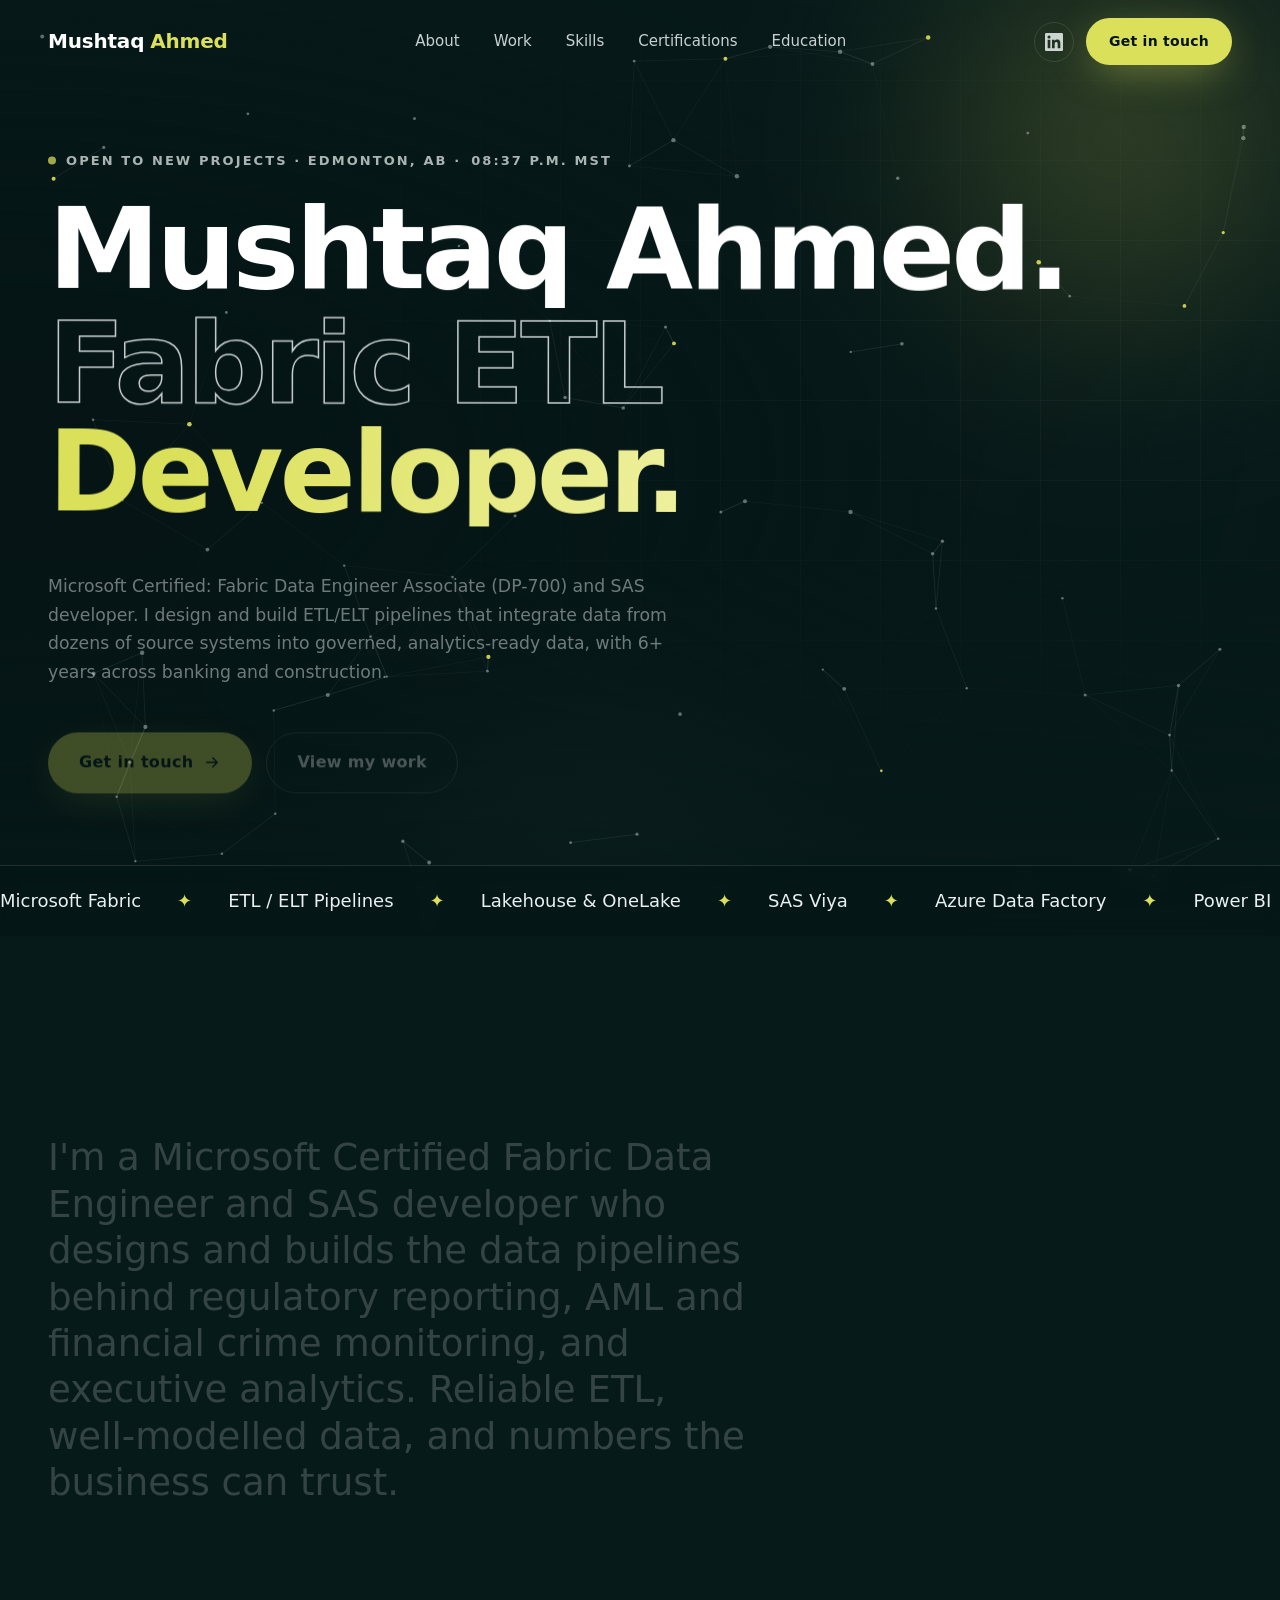
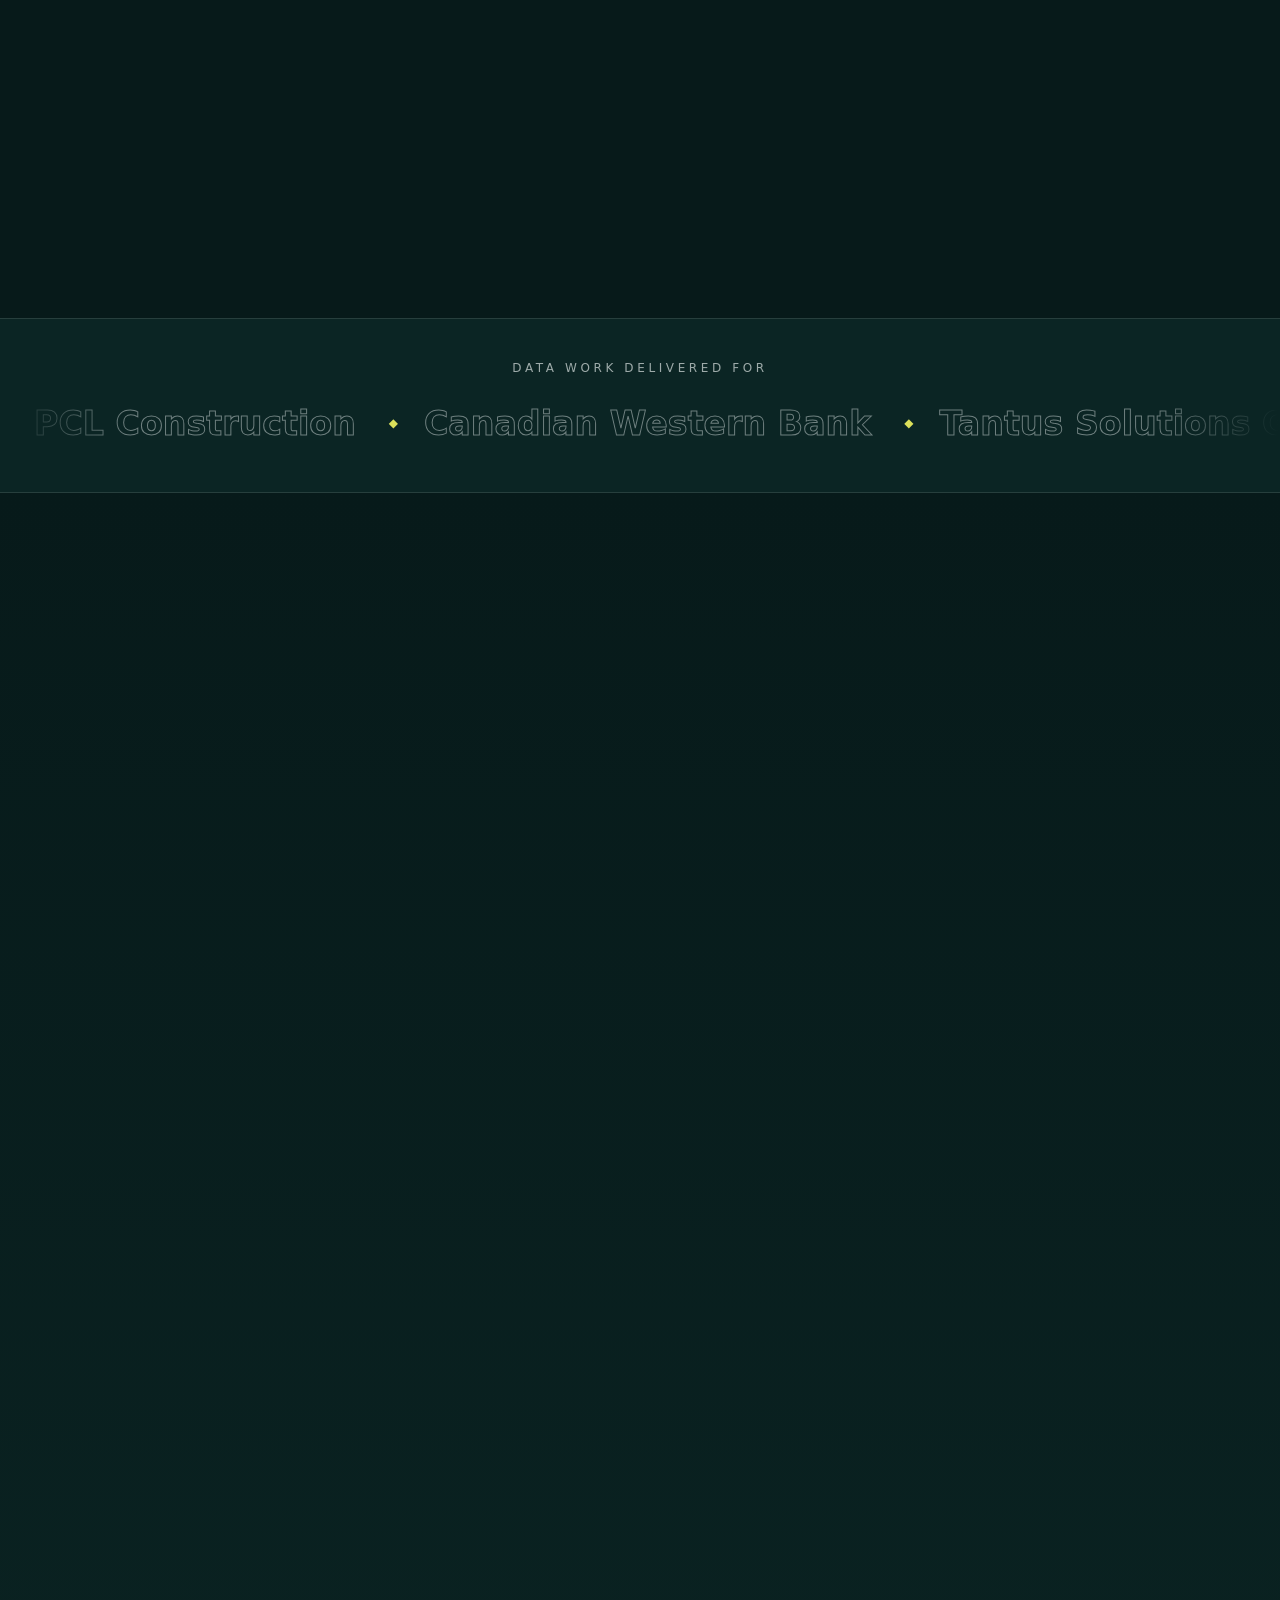
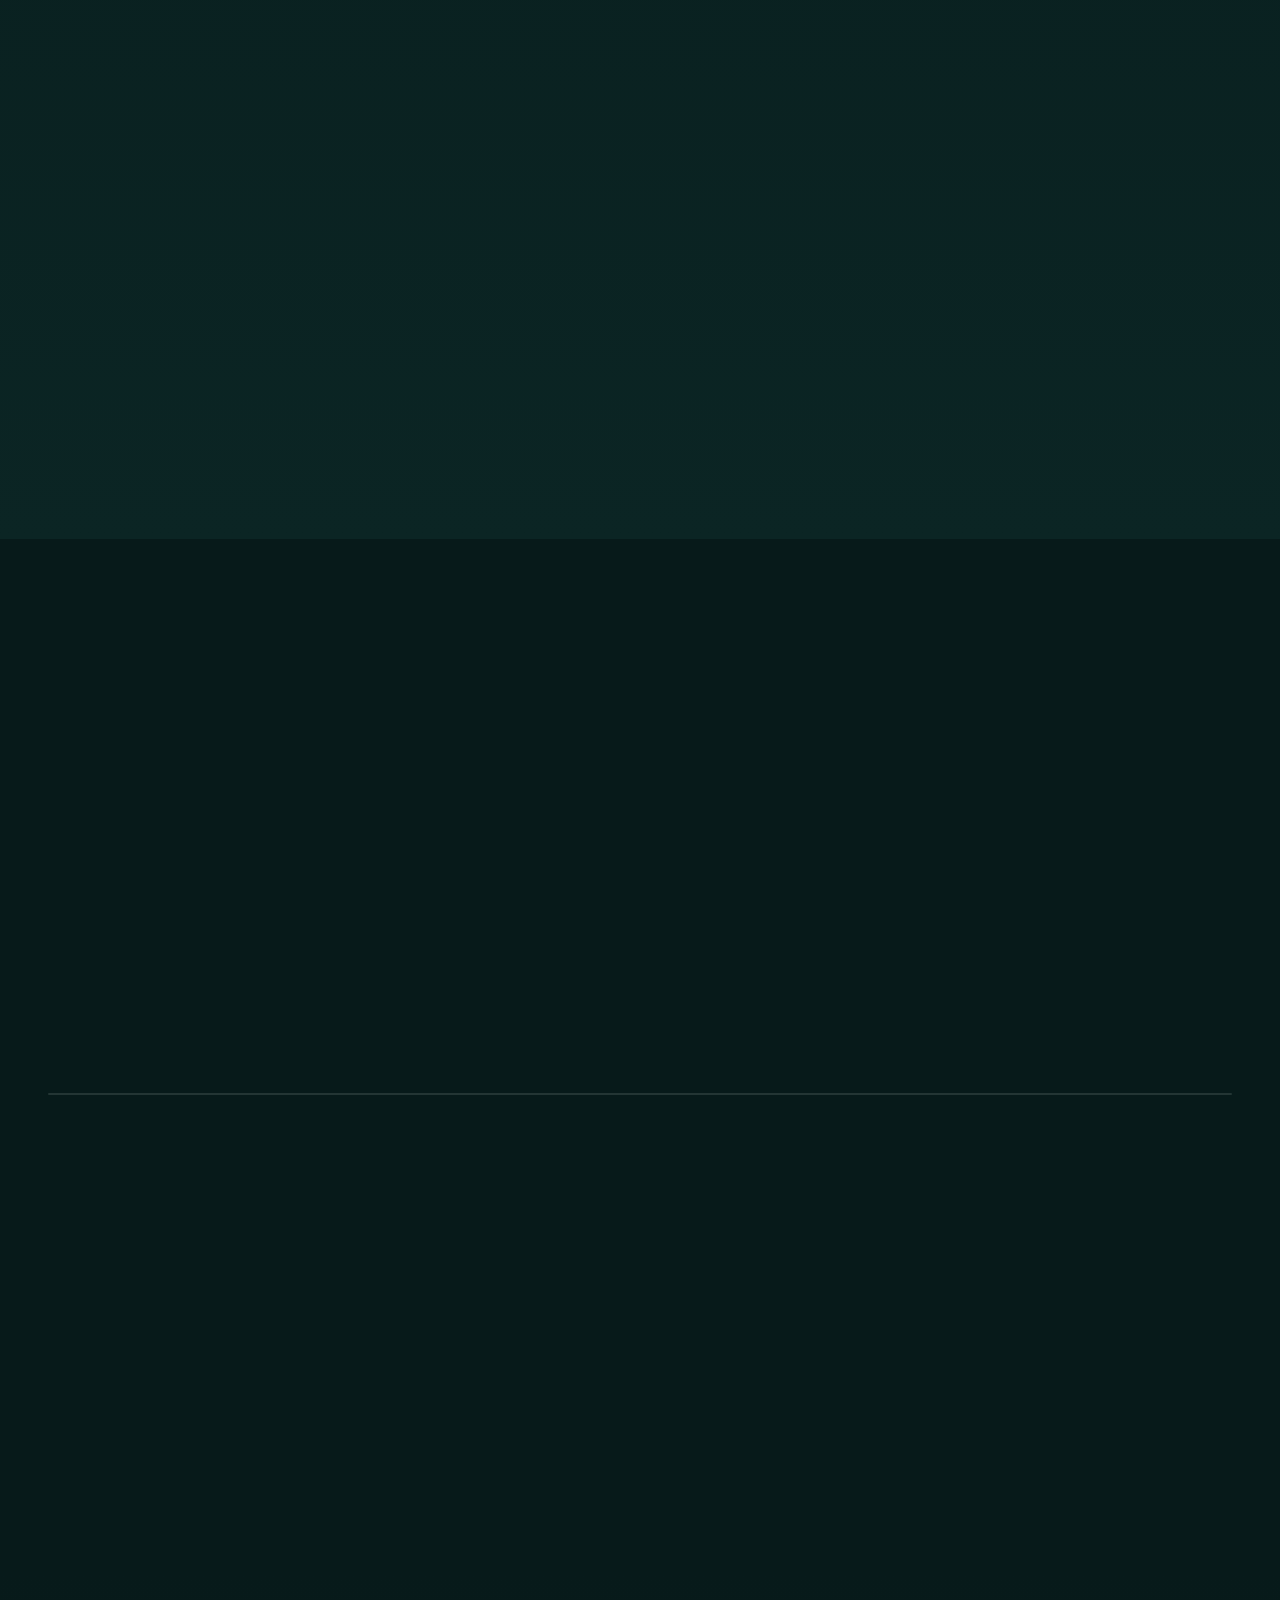
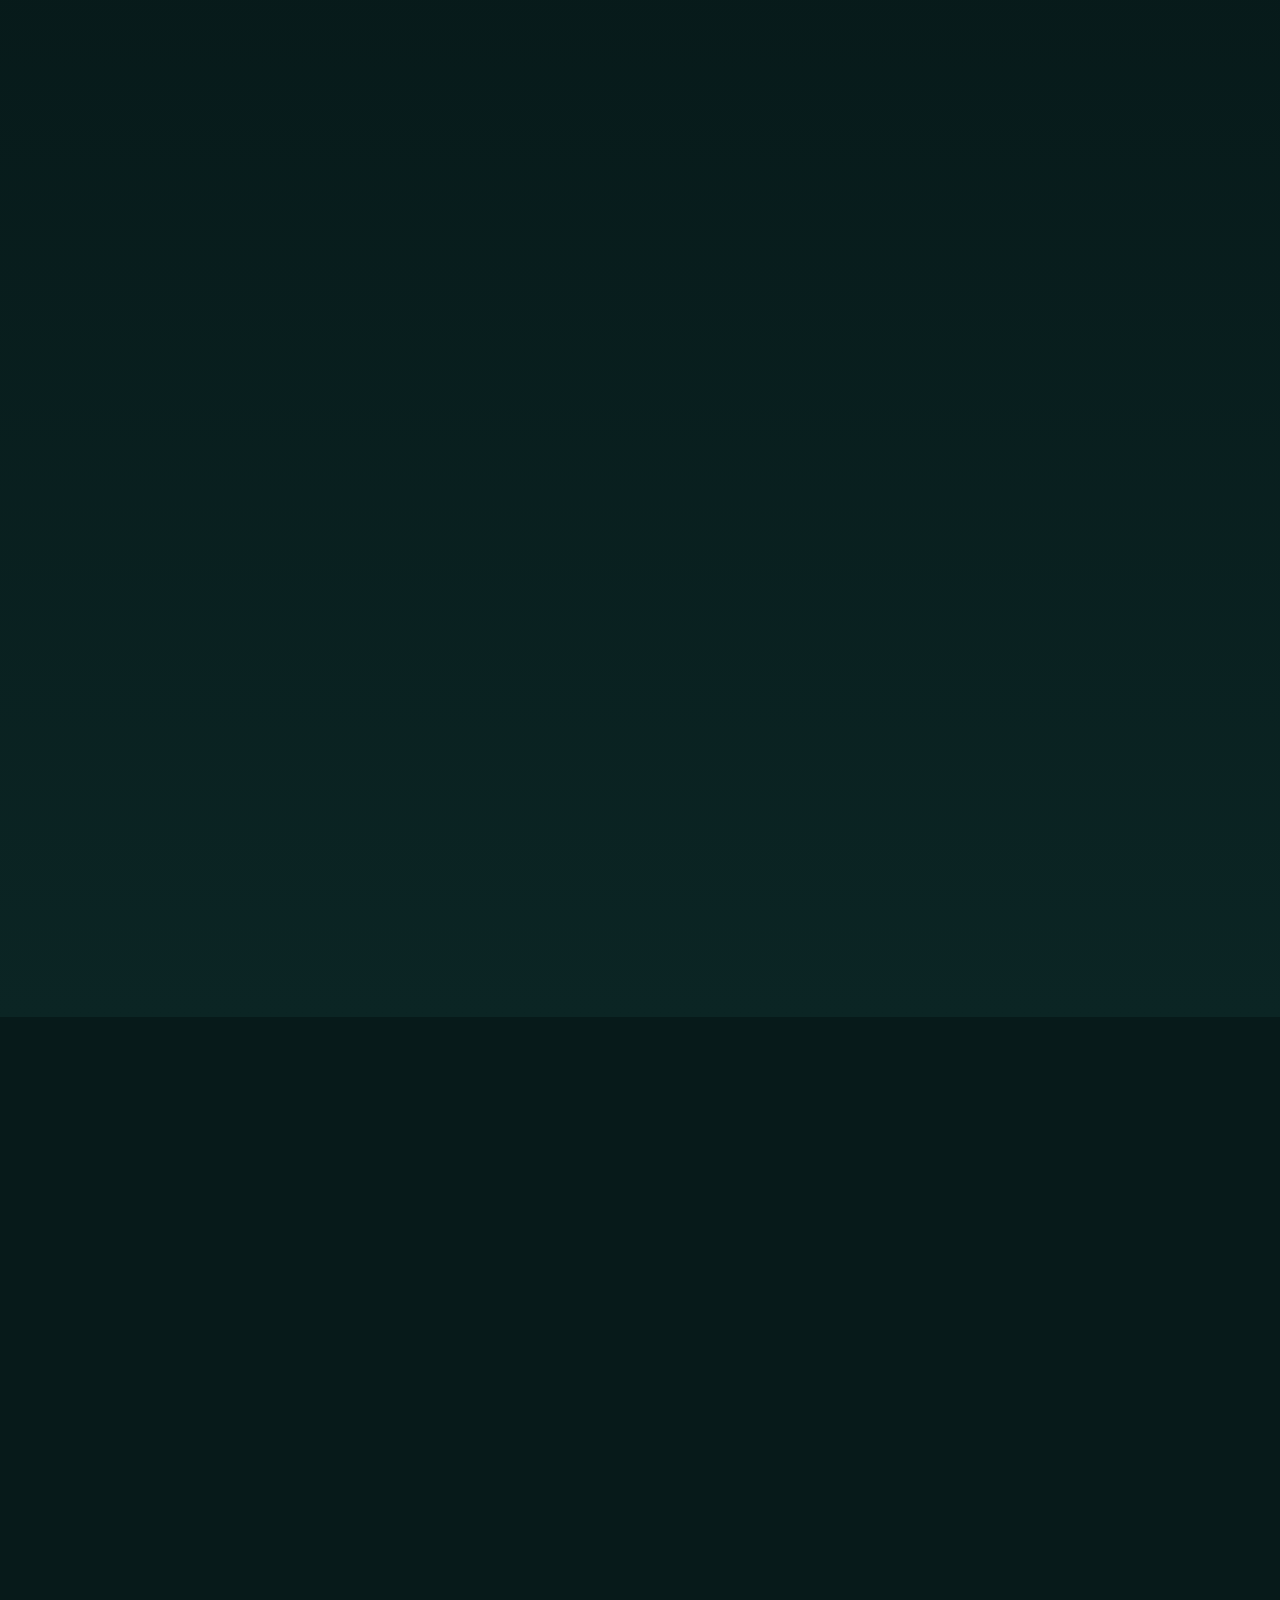
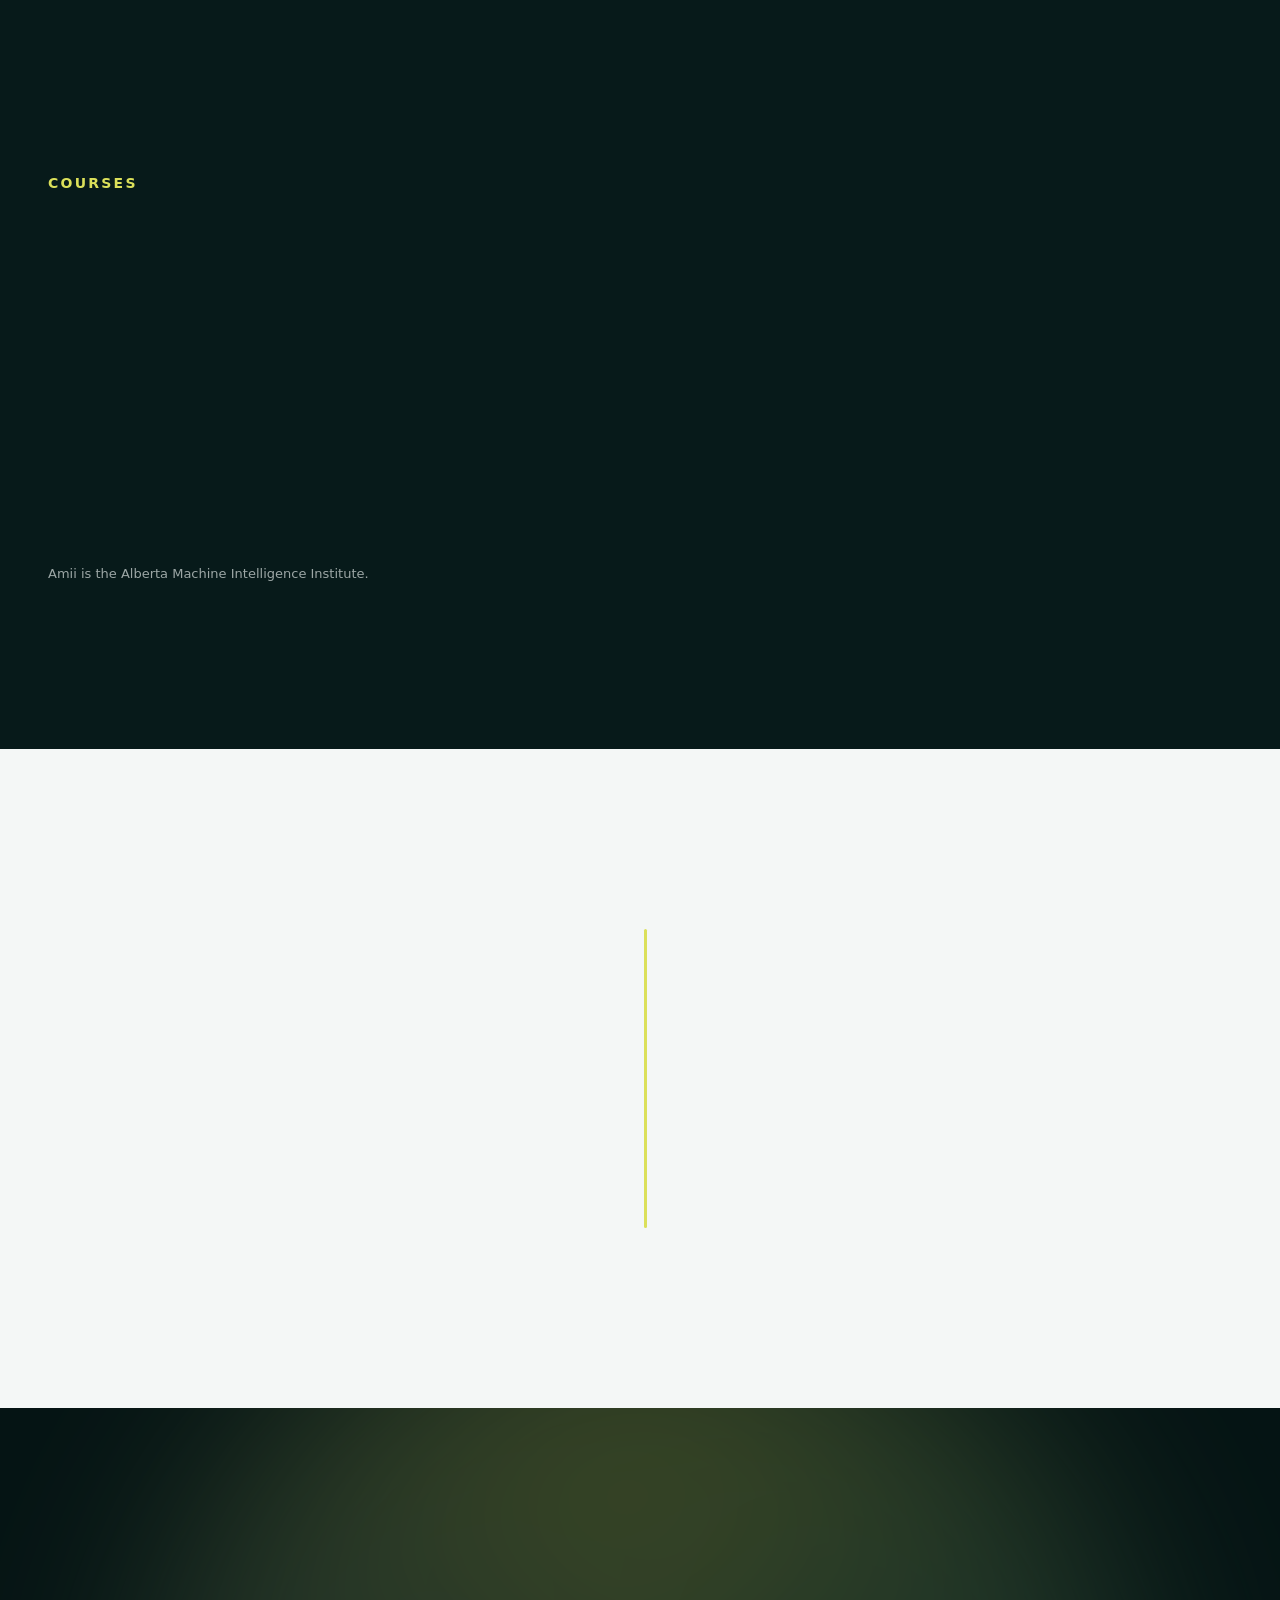
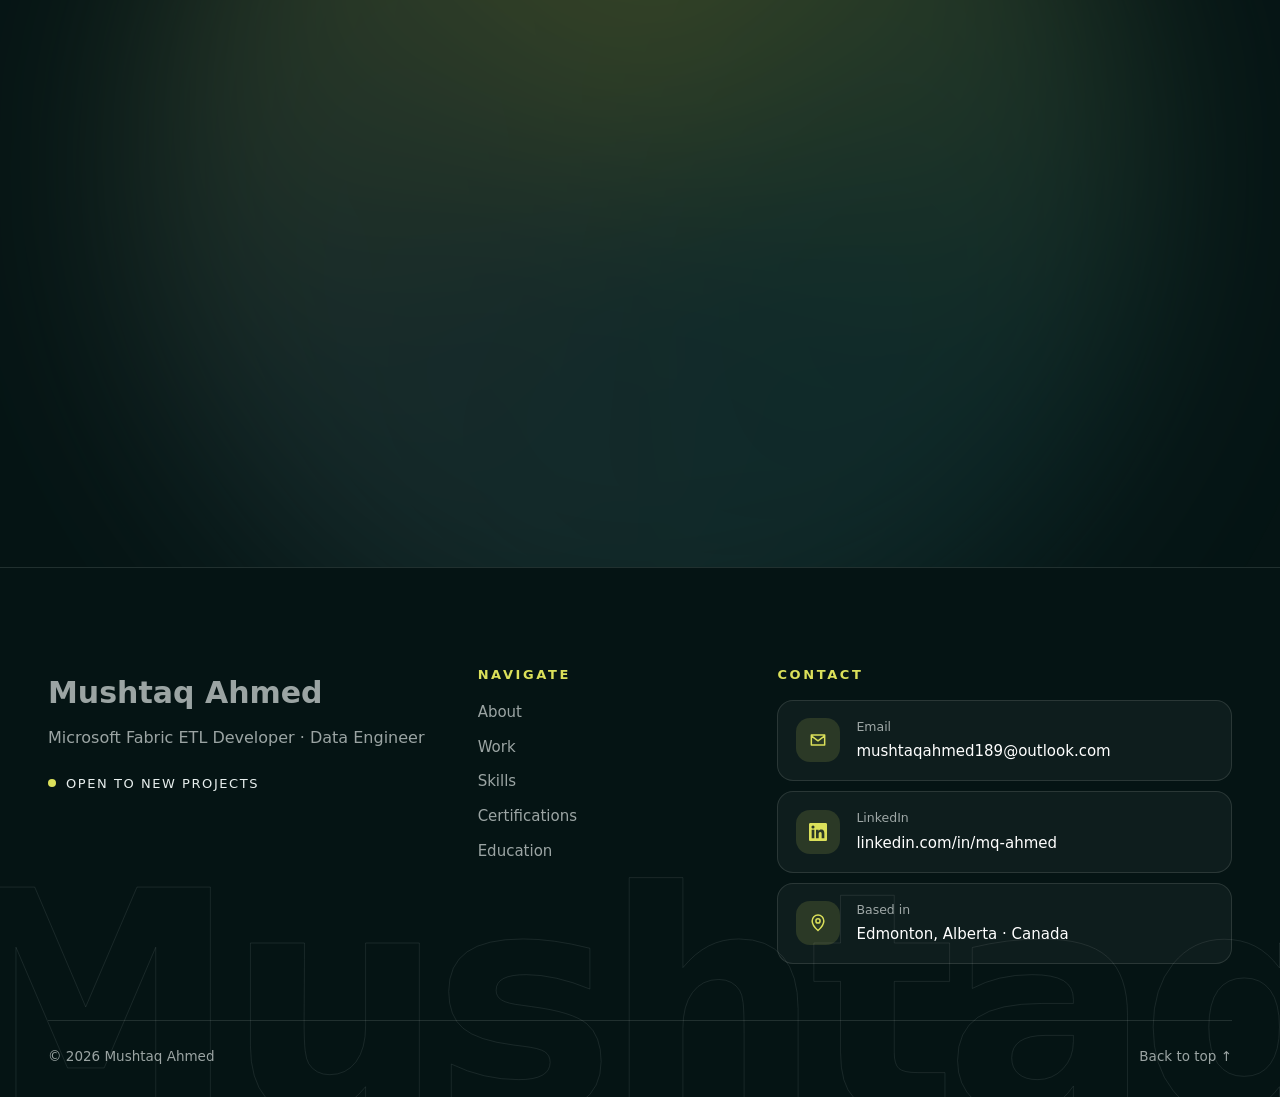
==== commit 7b0a58a0: "Redesign in the Tantus format with a citron accent; standardize terminology - Dark teal theme, Exo 2" ====
--- a/v2/index.html
+++ b/v2/index.html
@@ -8,7 +8,7 @@
   <title>Mushtaq Ahmed · Data Engineer &amp; Microsoft Fabric ETL Developer · Edmonton</title>
   <meta name="description" content="Mushtaq Ahmed is a Microsoft Certified Fabric Data Engineer (DP-700) and SAS developer in Edmonton, Alberta, with 6+ years building enterprise data pipelines for banking and construction.">
   <meta name="author" content="Mushtaq Ahmed">
-  <meta name="theme-color" content="#1e2b45">
+  <meta name="theme-color" content="#071a1a">
   <link rel="canonical" href="https://mushtaq-ahmed-portfolio.onrender.com/">
   <link rel="icon" href="favicon.svg" type="image/svg+xml">
   <link rel="apple-touch-icon" href="apple-touch-icon.png">
@@ -56,284 +56,410 @@
   </script>
   <link rel="preconnect" href="https://fonts.googleapis.com">
   <link rel="preconnect" href="https://fonts.gstatic.com" crossorigin>
-  <link href="https://fonts.googleapis.com/css2?family=Inter+Tight:wght@400;500;600;800;900&family=Instrument+Serif:ital@0;1&family=JetBrains+Mono:wght@400;500&display=swap" rel="stylesheet">
+  <link href="https://fonts.googleapis.com/css2?family=Exo+2:wght@400;500;600;700;800&family=Inter:wght@400;500;600&display=swap" rel="stylesheet">
   <link rel="stylesheet" href="styles.css">
   <script src="boot.js"></script>
 </head>
 <body>
-  <a class="skip-link" href="#main">Skip to content</a>
-
-  <header class="nav" id="top">
-    <a href="#top" class="nav__logo">Mushtaq Ahmed</a>
-    <nav class="nav__links" aria-label="Main">
-      <a href="#work">Work</a>
-      <a href="#about">About</a>
-      <a href="#skills">Skills</a>
-      <a href="#certifications">Certifications</a>
-      <a href="#education">Education</a>
+  <a class="skip" href="#main">Skip to content</a>
+
+  <!-- Navigation -->
+  <header class="nav" id="nav">
+    <div class="nav__inner">
+      <a href="#top" class="nav__logo" aria-label="Mushtaq Ahmed, back to top">Mushtaq<span>Ahmed</span></a>
+      <nav class="nav__links" aria-label="Primary">
+        <a href="#about">About</a>
+        <a href="#work">Work</a>
+        <a href="#skills">Skills</a>
+        <a href="#certifications">Certifications</a>
+        <a href="#education">Education</a>
+      </nav>
+      <div class="nav__actions">
+        <a class="nav__social" href="https://www.linkedin.com/in/mq-ahmed" target="_blank" rel="noopener noreferrer" aria-label="LinkedIn profile (opens in a new tab)">
+          <svg viewBox="0 0 24 24" width="18" height="18" fill="currentColor" aria-hidden="true"><path d="M20.45 20.45h-3.56v-5.57c0-1.33-.02-3.04-1.85-3.04-1.86 0-2.14 1.45-2.14 2.94v5.67H9.35V9h3.41v1.56h.05c.48-.9 1.64-1.85 3.37-1.85 3.6 0 4.27 2.37 4.27 5.46v6.28zM5.34 7.43a2.06 2.06 0 1 1 0-4.13 2.06 2.06 0 0 1 0 4.13zM7.12 20.45H3.56V9h3.56v11.45zM22.22 0H1.77C.79 0 0 .77 0 1.73v20.54C0 23.23.79 24 1.77 24h20.45c.98 0 1.78-.77 1.78-1.73V1.73C24 .77 23.2 0 22.22 0z"/></svg>
+        </a>
+        <a href="#contact" class="btn btn--lime btn--sm"><span>Get in touch</span></a>
+        <button class="nav__burger" id="burger" type="button" aria-label="Open menu" aria-expanded="false" aria-controls="menu"><span></span><span></span></button>
+      </div>
+    </div>
+  </header>
+
+  <!-- Mobile menu -->
+  <div class="menu" id="menu" hidden>
+    <nav class="menu__links" aria-label="Mobile">
+      <a href="#about"><i>01</i>About</a>
+      <a href="#work"><i>02</i>Work</a>
+      <a href="#skills"><i>03</i>Skills</a>
+      <a href="#certifications"><i>04</i>Certifications</a>
+      <a href="#education"><i>05</i>Education</a>
+      <a href="#contact"><i>06</i>Contact</a>
     </nav>
-    <a href="#contact" class="nav__cta">Get in touch</a>
-  </header>
+    <div class="menu__foot">
+      <a href="mailto:mushtaqahmed189@outlook.com">mushtaqahmed189@outlook.com</a>
+      <span>Edmonton, Alberta · Canada</span>
+    </div>
+  </div>
 
   <main id="main">
-    <!-- Hero -->
-    <section class="hero">
-      <!-- Interactive network background for the landing area only (decorative) -->
-      <canvas class="hero__network" aria-hidden="true"></canvas>
-      <div class="hero__meta">
-        <span><i class="dot"></i>Open to new projects</span>
-        <span>Edmonton, AB · <span id="local-time">--:--</span></span>
-      </div>
-      <h1 class="hero__name" aria-label="Mushtaq Ahmed">
-        <span class="line"><span>Mushtaq</span></span>
-        <span class="line line--indent"><span>Ahmed<em class="hero__star" aria-hidden="true">✳</em></span></span>
-      </h1>
-      <div class="hero__bottom">
-        <p class="hero__title">
-          <span class="hl">Microsoft Fabric</span><br><span class="serif">ETL</span> Developer
+    <!-- HERO -->
+    <section class="hero" id="top">
+      <div class="hero__bg" aria-hidden="true">
+        <canvas class="hero__network"></canvas>
+        <div class="hero__glow hero__glow--a"></div>
+        <div class="hero__glow hero__glow--b"></div>
+        <div class="hero__grid"></div>
+      </div>
+      <div class="container hero__content">
+        <p class="eyebrow hero__eyebrow"><span class="pulse"></span> Open to new projects · Edmonton, AB · <span id="local-time">--:--</span></p>
+        <h1 class="hero__title" aria-label="Mushtaq Ahmed, Microsoft Fabric ETL Developer">
+          <span class="line" aria-hidden="true"><span class="word">Mushtaq</span> <span class="word">Ahmed.</span></span>
+          <span class="line" aria-hidden="true"><span class="word word--outline">Fabric ETL</span> <span class="word word--lime">Developer.</span></span>
+        </h1>
+        <p class="hero__lead">
+          Microsoft Certified: Fabric Data Engineer Associate (DP-700) and SAS developer. I design and build ETL/ELT pipelines
+          that integrate data from dozens of source systems into governed, analytics-ready data, with 6+ years across banking and construction.
         </p>
-        <p class="hero__lead">
-          I turn messy data from dozens of systems into clean, trusted, analytics-ready data.
-          6+ years across banking and construction, from SAS and SSIS to Microsoft Fabric.
+        <div class="hero__cta">
+          <a href="#contact" class="btn btn--lime"><span>Get in touch</span><svg viewBox="0 0 24 24" width="18" height="18" aria-hidden="true"><path d="M5 12h14M13 6l6 6-6 6" fill="none" stroke="currentColor" stroke-width="2" stroke-linecap="round" stroke-linejoin="round"/></svg></a>
+          <a href="#work" class="btn btn--ghost"><span>View my work</span></a>
+        </div>
+      </div>
+      <div class="hero__scroll" aria-hidden="true"><span>Scroll</span><i></i></div>
+      <div class="hero__ticker" aria-hidden="true">
+        <div class="ticker">
+          <div class="ticker__track">
+            <span>Microsoft Fabric</span><b>✦</b><span>ETL / ELT Pipelines</span><b>✦</b><span>Lakehouse &amp; OneLake</span><b>✦</b><span>SAS Viya</span><b>✦</b><span>Azure Data Factory</span><b>✦</b><span>Power BI</span><b>✦</b><span>Data Governance</span><b>✦</b><span>DP-700 Certified</span><b>✦</b>
+            <span>Microsoft Fabric</span><b>✦</b><span>ETL / ELT Pipelines</span><b>✦</b><span>Lakehouse &amp; OneLake</span><b>✦</b><span>SAS Viya</span><b>✦</b><span>Azure Data Factory</span><b>✦</b><span>Power BI</span><b>✦</b><span>Data Governance</span><b>✦</b><span>DP-700 Certified</span><b>✦</b>
+          </div>
+        </div>
+      </div>
+    </section>
+
+    <!-- ABOUT / INTRO -->
+    <section class="intro section" id="about">
+      <div class="container">
+        <p class="eyebrow" data-reveal>Who I am</p>
+        <p class="intro__text" data-words>
+          I'm a Microsoft Certified Fabric Data Engineer and SAS developer who designs and builds the data pipelines behind
+          regulatory reporting, AML and financial crime monitoring, and executive analytics. Reliable ETL,
+          well-modelled data, and numbers the business can trust.
         </p>
-        <a href="#work" class="hero__scroll" aria-label="Scroll to work">
-          <span>Scroll</span>
-          <svg viewBox="0 0 24 24" aria-hidden="true"><path d="M12 4v16M5 13l7 7 7-7"/></svg>
-        </a>
+        <ul class="stats" data-reveal>
+          <li class="stat"><strong data-count="6">6</strong><sup>+</sup><span>Years in data engineering</span></li>
+          <li class="stat"><strong data-count="99.5" data-decimals="1">99.5</strong><sup>%</sup><span>SLA compliance</span></li>
+          <li class="stat"><strong data-count="45" data-prefix="−">−45</strong><sup>%</sup><span>Production defects</span></li>
+          <li class="stat"><strong data-count="150">150</strong><sup>+</sup><span>Packages migrated to SAS Viya</span></li>
+        </ul>
+        <a href="#work" class="link-arrow" data-reveal>See selected work <svg viewBox="0 0 24 24" width="18" height="18" aria-hidden="true"><path d="M5 12h14M13 6l6 6-6 6" fill="none" stroke="currentColor" stroke-width="2" stroke-linecap="round" stroke-linejoin="round"/></svg></a>
       </div>
     </section>
 
-    <!-- Selected work -->
-    <section class="section" id="work">
-      <div class="section__head">
-        <h2 class="title">Pipelines that<br><em class="serif">power</em> decisions</h2>
-      </div>
-
-      <div class="work">
-        <article class="case case--navy">
-          <div class="case__top">
-            <span class="case__num">01</span>
-            <span class="case__year">2025 — Now</span>
+    <!-- ORGANIZATIONS MARQUEE -->
+    <section class="clients" aria-label="Organizations I have delivered data work for">
+      <p class="clients__label">Data work delivered for</p>
+      <div class="marquee" aria-hidden="true">
+        <div class="marquee__track">
+          <span>PCL Construction</span><span>Canadian Western Bank</span><span>Tantus Solutions Group</span><span>LifeWorks</span><span>Russell Hendrix</span>
+          <span>PCL Construction</span><span>Canadian Western Bank</span><span>Tantus Solutions Group</span><span>LifeWorks</span><span>Russell Hendrix</span>
+          <span>PCL Construction</span><span>Canadian Western Bank</span><span>Tantus Solutions Group</span><span>LifeWorks</span><span>Russell Hendrix</span>
+        </div>
+      </div>
+      <p class="visually-hidden">PCL Construction, Canadian Western Bank, Tantus Solutions Group, LifeWorks and Russell Hendrix.</p>
+    </section>
+
+    <!-- SELECTED WORK -->
+    <section class="section work-section" id="work">
+      <div class="container">
+        <div class="section-head section-head--split">
+          <div>
+            <p class="eyebrow" data-reveal>Selected work</p>
+            <h2 class="h2" data-reveal>Pipelines that power decisions</h2>
           </div>
-          <div class="case__metric"><span data-count="20" data-suffix="+">20+</span><small>source systems unified</small></div>
-          <div class="case__body">
+          <p class="section-head__lead" data-reveal>Four engagements across construction, banking and enterprise analytics. Open any card for the challenge, what I did and the measured results.</p>
+        </div>
+
+        <div class="work">
+          <article class="case">
+            <div class="case__top"><span class="case__tag">Client · PCL Construction</span><span class="case__year">2025 — Now</span></div>
+            <div class="case__metric"><strong data-count="20" data-suffix="+">20+</strong><small>source systems unified</small></div>
             <h3>Tantus Solutions Group</h3>
-            <p class="case__client">Client: PCL Construction</p>
             <p>Architected and own the Microsoft Fabric staging &amp; ingestion layer for a national construction leader, spanning Salesforce, Oracle, SAP, AON, HR and Bond. Query performance improved ~40%, with 100% on-time delivery against ingestion SLAs.</p>
-            <ul class="chips"><li>Fabric</li><li>Dataflow Gen2</li><li>Lakehouse</li><li>Purview</li></ul>
+            <ul class="chips chips--sm"><li>Microsoft Fabric</li><li>Dataflow Gen2</li><li>Lakehouse</li><li>Microsoft Purview</li></ul>
             <p class="case__role">Microsoft Fabric ETL Developer · Edmonton, AB</p>
             <span class="case__more">Read more <span aria-hidden="true">→</span></span>
-          </div>
-          <button class="case__open" data-open="case-pcl" aria-label="Read more about my work at Tantus Solutions Group for client PCL Construction"></button>
-        </article>
-
-        <article class="case case--slate">
-          <div class="case__top">
-            <span class="case__num">02</span>
-            <span class="case__year">2022 — 2025</span>
-          </div>
-          <div class="case__metric"><span data-count="20" data-suffix="M+">20M+</span><small>records per batch cycle</small></div>
-          <div class="case__body">
+            <button class="case__open" data-open="case-pcl" aria-label="Read more about my work at Tantus Solutions Group for client PCL Construction"></button>
+          </article>
+
+          <article class="case">
+            <div class="case__top"><span class="case__tag">Client · Canadian Western Bank</span><span class="case__year">2022 — 2025</span></div>
+            <div class="case__metric"><strong data-count="20" data-suffix="M+">20M+</strong><small>records per batch cycle</small></div>
             <h3>Tantus Solutions Group</h3>
-            <p class="case__client">Client: Canadian Western Bank</p>
             <p>Owned every incremental ETL pipeline across core banking, AML/KYC and FINTRAC regulatory data, holding 99.5% SLA compliance for three years. Test-driven pipelines cut production defects by 45%.</p>
-            <ul class="chips"><li>SAS DI Studio</li><li>SAS Viya</li><li>CDC · SCD2</li><li>Denodo</li></ul>
+            <ul class="chips chips--sm"><li>SAS Data Integration Studio</li><li>SAS Viya</li><li>CDC · SCD Type 2</li><li>Denodo</li></ul>
             <p class="case__role">ETL Developer / Data Consultant · Edmonton, AB</p>
             <span class="case__more">Read more <span aria-hidden="true">→</span></span>
-          </div>
-          <button class="case__open" data-open="case-cwb" aria-label="Read more about my work at Tantus Solutions Group for client Canadian Western Bank"></button>
-        </article>
-
-        <article class="case case--sand">
-          <div class="case__top">
-            <span class="case__num">03</span>
-            <span class="case__year">2021 — 2022</span>
-          </div>
-          <div class="case__metric"><span data-count="10" data-suffix="M+">10M+</span><small>records / day, 0 missed SLAs</small></div>
-          <div class="case__body">
+            <button class="case__open" data-open="case-cwb" aria-label="Read more about my work at Tantus Solutions Group for client Canadian Western Bank"></button>
+          </article>
+
+          <article class="case">
+            <div class="case__top"><span class="case__tag">Toronto, ON</span><span class="case__year">2021 — 2022</span></div>
+            <div class="case__metric"><strong data-count="10" data-suffix="M+">10M+</strong><small>records / day, 0 missed SLAs</small></div>
             <h3>LifeWorks</h3>
             <p>Engineered SSIS and Azure Data Factory pipelines for enterprise analytics, tuned SQL workloads for 21% faster performance, and shipped 10+ executive Power BI dashboards.</p>
-            <ul class="chips"><li>SSIS</li><li>Azure Data Factory</li><li>Azure SQL</li><li>Power BI</li></ul>
+            <ul class="chips chips--sm"><li>SSIS</li><li>Azure Data Factory</li><li>Azure SQL</li><li>Power BI</li></ul>
             <p class="case__role">MSBI Developer</p>
             <span class="case__more">Read more <span aria-hidden="true">→</span></span>
-          </div>
-          <button class="case__open" data-open="case-lifeworks" aria-label="Read more about LifeWorks"></button>
-        </article>
-
-        <article class="case case--stone">
-          <div class="case__top">
-            <span class="case__num">04</span>
-            <span class="case__year">2019 — 2021</span>
-          </div>
-          <div class="case__metric"><span data-count="50" data-suffix="+">50+</span><small>legacy DTS packages modernized</small></div>
-          <div class="case__body">
+            <button class="case__open" data-open="case-lifeworks" aria-label="Read more about LifeWorks"></button>
+          </article>
+
+          <article class="case">
+            <div class="case__top"><span class="case__tag">Toronto, ON</span><span class="case__year">2019 — 2021</span></div>
+            <div class="case__metric"><strong data-count="50" data-suffix="+">50+</strong><small>legacy DTS packages modernized</small></div>
             <h3>Russell Hendrix</h3>
             <p>Migrated end-of-life DTS packages into modular SSIS frameworks, built EDW pipelines ingesting 8M+ records at 99.9% accuracy, and replicated schemas into Snowflake.</p>
-            <ul class="chips"><li>SQL Server</li><li>SSIS</li><li>Snowflake</li><li>EDW</li></ul>
+            <ul class="chips chips--sm"><li>SQL Server</li><li>SSIS</li><li>Snowflake</li><li>EDW</li></ul>
             <p class="case__role">SQL / MSBI Developer</p>
             <span class="case__more">Read more <span aria-hidden="true">→</span></span>
+            <button class="case__open" data-open="case-rh" aria-label="Read more about Russell Hendrix"></button>
+          </article>
+        </div>
+      </div>
+    </section>
+
+    <!-- APPROACH -->
+    <section class="section approach">
+      <div class="container">
+        <p class="eyebrow" data-reveal>How I work</p>
+        <h2 class="display display--sm" data-reveal>Bronze to gold,<br>end to end.</h2>
+        <p class="approach__text" data-reveal>Every pipeline follows the medallion pattern: land raw data safely, refine it in layers, and publish models people can trust.</p>
+        <div class="rail" aria-hidden="true"><span class="rail__fill"></span></div>
+        <ol class="pillars">
+          <li class="pillar step">
+            <span>01</span>
+            <h3>Ingest</h3>
+            <p>Fabric Data Factory pipelines and Azure Data Factory extract from 20+ source systems using full, incremental and CDC loads, built to be idempotent and restartable.</p>
+          </li>
+          <li class="pillar step">
+            <span>02</span>
+            <h3>Transform</h3>
+            <p>Dataflow Gen2, Spark notebooks, SAS and T-SQL cleanse, standardize and conform data through the bronze, silver and gold layers in OneLake.</p>
+          </li>
+          <li class="pillar step">
+            <span>03</span>
+            <h3>Model</h3>
+            <p>Dimensional models (star schemas), SCD Type 2 history and Power BI semantic models built for fast, consistent reporting.</p>
+          </li>
+          <li class="pillar step">
+            <span>04</span>
+            <h3>Govern</h3>
+            <p>Data profiling, reconciliation, checksum validation, data lineage and Microsoft Purview classification keep every number auditable.</p>
+          </li>
+        </ol>
+      </div>
+    </section>
+
+    <!-- SKILLS (services-style tabs) -->
+    <section class="section skills-section" id="skills">
+      <div class="container">
+        <div class="section-head section-head--split">
+          <div>
+            <p class="eyebrow" data-reveal>Toolkit</p>
+            <h2 class="h2" data-reveal>The tools behind the pipelines</h2>
           </div>
-          <button class="case__open" data-open="case-rh" aria-label="Read more about Russell Hendrix"></button>
-        </article>
+          <p class="section-head__lead" data-reveal>Eight areas I work across every day, from ingestion through governance.</p>
+        </div>
+
+        <div class="svc">
+          <div class="svc__tabs" role="tablist" aria-label="Skill areas">
+            <button class="svc__tab is-active" type="button" role="tab" id="tab-fabric" aria-controls="panel-fabric" aria-selected="true"><i>01</i>Microsoft Fabric</button>
+            <button class="svc__tab" type="button" role="tab" id="tab-sas" aria-controls="panel-sas" aria-selected="false" tabindex="-1"><i>02</i>SAS</button>
+            <button class="svc__tab" type="button" role="tab" id="tab-azure" aria-controls="panel-azure" aria-selected="false" tabindex="-1"><i>03</i>Azure &amp; Integration</button>
+            <button class="svc__tab" type="button" role="tab" id="tab-db" aria-controls="panel-db" aria-selected="false" tabindex="-1"><i>04</i>Databases &amp; Modelling</button>
+            <button class="svc__tab" type="button" role="tab" id="tab-lang" aria-controls="panel-lang" aria-selected="false" tabindex="-1"><i>05</i>Languages</button>
+            <button class="svc__tab" type="button" role="tab" id="tab-bi" aria-controls="panel-bi" aria-selected="false" tabindex="-1"><i>06</i>BI &amp; Semantic Models</button>
+            <button class="svc__tab" type="button" role="tab" id="tab-gov" aria-controls="panel-gov" aria-selected="false" tabindex="-1"><i>07</i>Data Quality &amp; Governance</button>
+            <button class="svc__tab" type="button" role="tab" id="tab-ai" aria-controls="panel-ai" aria-selected="false" tabindex="-1"><i>08</i>AI &amp; DevOps</button>
+          </div>
+          <div class="svc__panels">
+            <div class="svc__panel is-active" role="tabpanel" id="panel-fabric" aria-labelledby="tab-fabric" tabindex="0">
+              <h3>Microsoft Fabric</h3>
+              <p class="svc__lead">My daily platform: I own a Fabric ingestion layer spanning 20+ source systems, and I'm certified on it (DP-700).</p>
+              <ul class="chips"><li>Data Factory Pipelines</li><li>Dataflow Gen2</li><li>Spark Notebooks</li><li>Fabric Warehouse</li><li>Lakehouse</li><li>OneLake</li><li>Delta Lake</li></ul>
+            </div>
+            <div class="svc__panel" role="tabpanel" id="panel-sas" aria-labelledby="tab-sas" tabindex="0">
+              <h3>SAS</h3>
+              <p class="svc__lead">Three years of regulated banking pipelines, and the package standard used across 150+ migrations to SAS Viya.</p>
+              <ul class="chips"><li>Base SAS</li><li>SAS Macro Language</li><li>PROC SQL</li><li>PROC PYTHON</li><li>SAS Data Integration Studio</li><li>SAS Viya</li><li>SAS Enterprise Guide</li><li>SAS Flow Manager</li></ul>
+            </div>
+            <div class="svc__panel" role="tabpanel" id="panel-azure" aria-labelledby="tab-azure" tabindex="0">
+              <h3>Azure &amp; Integration</h3>
+              <p class="svc__lead">Moving data reliably between cloud, on-premises and virtualized sources.</p>
+              <ul class="chips"><li>Azure Data Factory</li><li>Azure Data Lake Storage Gen2</li><li>Azure Blob Storage</li><li>Azure SQL Database</li><li>SSIS</li><li>Denodo Data Virtualization</li><li>Pentaho</li><li>Snowflake</li></ul>
+            </div>
+            <div class="svc__panel" role="tabpanel" id="panel-db" aria-labelledby="tab-db" tabindex="0">
+              <h3>Databases &amp; Modelling</h3>
+              <p class="svc__lead">Warehouses and models designed for fast, consistent reporting.</p>
+              <ul class="chips"><li>SQL Server</li><li>PostgreSQL</li><li>IBM Db2</li><li>Enterprise Data Warehouse (EDW)</li><li>Data Marts</li><li>Star &amp; Snowflake Schemas</li><li>erwin Data Modeler</li></ul>
+            </div>
+            <div class="svc__panel" role="tabpanel" id="panel-lang" aria-labelledby="tab-lang" tabindex="0">
+              <h3>Languages</h3>
+              <p class="svc__lead">The languages I write pipelines, transformations and automation in.</p>
+              <ul class="chips"><li>SQL</li><li>T-SQL</li><li>Python</li><li>PowerShell</li><li>Unix Shell Scripting</li><li>XML</li><li>JSON</li></ul>
+            </div>
+            <div class="svc__panel" role="tabpanel" id="panel-bi" aria-labelledby="tab-bi" tabindex="0">
+              <h3>BI &amp; Semantic Models</h3>
+              <p class="svc__lead">Semantic models and dashboards that leadership actually uses.</p>
+              <ul class="chips"><li>Power BI</li><li>Semantic Models</li><li>DAX</li><li>Power Query (M)</li><li>SSRS</li></ul>
+            </div>
+            <div class="svc__panel" role="tabpanel" id="panel-gov" aria-labelledby="tab-gov" tabindex="0">
+              <h3>Data Quality &amp; Governance</h3>
+              <p class="svc__lead">Making every number auditable, from source to report.</p>
+              <ul class="chips"><li>Data Profiling</li><li>Data Reconciliation</li><li>Checksum Validation</li><li>Master Data Management (MDM)</li><li>Data Lineage</li><li>Source-to-Target Mapping</li></ul>
+            </div>
+            <div class="svc__panel" role="tabpanel" id="panel-ai" aria-labelledby="tab-ai" tabindex="0">
+              <h3>AI &amp; DevOps</h3>
+              <p class="svc__lead">Shipping safely and faster, with AI-assisted development and governed releases.</p>
+              <ul class="chips"><li>GitHub Copilot</li><li>Generative AI</li><li>CI/CD</li><li>Fabric Deployment Pipelines</li><li>Team Foundation Server (TFS)</li><li>Jira</li><li>Agile / Scrum</li></ul>
+            </div>
+          </div>
+        </div>
       </div>
     </section>
 
-    <!-- About -->
-    <section class="section about" id="about">
-      <p class="statement" data-words>
-        I'm a Microsoft Certified Fabric Data Engineer and SAS Developer who builds the plumbing behind
-        regulatory reporting, financial crime detection and executive analytics. Reliable pipelines,
-        clean models, and numbers people can actually trust.
-      </p>
-      <ul class="stats">
-        <li><strong><span data-count="6">6</span>+</strong><span>Years in data engineering</span></li>
-        <li><strong><span data-count="99.5" data-decimals="1">99.5</span>%</strong><span>SLA compliance</span></li>
-        <li><strong>−<span data-count="45">45</span>%</strong><span>Production defects</span></li>
-        <li><strong><span data-count="150">150</span>+</strong><span>Packages migrated to SAS Viya</span></li>
-      </ul>
+    <!-- CERTIFICATIONS -->
+    <section class="section certs-section" id="certifications">
+      <div class="container">
+        <div class="section-head section-head--split">
+          <div>
+            <p class="eyebrow" data-reveal>Credentials</p>
+            <h2 class="h2" data-reveal>Certified &amp; always learning</h2>
+          </div>
+          <p class="section-head__lead" data-reveal>Open a credential to see the official certificate, what it covers, and a link to verify it.</p>
+        </div>
+        <ul class="cert-cards">
+          <li class="cred-feature">
+            <span class="cred-feature__badge">DP-700</span>
+            <div>
+              <h3>Microsoft Certified: Fabric Data Engineer Associate</h3>
+              <p>Microsoft · Aug 2026</p>
+              <span class="case__more">Read more <span aria-hidden="true">→</span></span>
+            </div>
+            <button class="case__open" data-open="cert-dp700" aria-label="Read more about Microsoft Certified: Fabric Data Engineer Associate"></button>
+          </li>
+          <li class="cred-feature">
+            <span class="cred-feature__badge">SAS</span>
+            <div>
+              <h3>SAS SQL Essentials Knowledge Badge</h3>
+              <p>SAS · Jan 2026</p>
+              <span class="case__more">Read more <span aria-hidden="true">→</span></span>
+            </div>
+            <button class="case__open" data-open="cert-sas" aria-label="Read more about SAS SQL Essentials Knowledge Badge"></button>
+          </li>
+          <li class="cred-feature">
+            <span class="cred-feature__badge cred-feature__badge--long">Databricks</span>
+            <div>
+              <h3>Academy Accreditation: Databricks Fundamentals</h3>
+              <p>Databricks · Jan 2026</p>
+              <span class="case__more">Read more <span aria-hidden="true">→</span></span>
+            </div>
+            <button class="case__open" data-open="cert-dbx" aria-label="Read more about Academy Accreditation: Databricks Fundamentals"></button>
+          </li>
+        </ul>
+        <div class="courses">
+          <h3 class="svc__sub">Courses</h3>
+          <ol class="questions">
+            <li><span>Responsible AI 2: Governance and Scaling for Leaders</span><span class="q-meta">Amii · Jul 2026</span></li>
+            <li><span>Responsible AI 1: Navigating Innovation in Practice</span><span class="q-meta">Amii · Jul 2026</span></li>
+            <li><span>ML Foundations 2: Strategy, Risk and Responsible AI Integration for Business</span><span class="q-meta">Amii · Jul 2026</span></li>
+            <li><span>ML Foundations 1: Getting Started with AI</span><span class="q-meta">Amii · Jun 2026</span></li>
+            <li><span>Python Data Science: Data Prep &amp; EDA with Python</span><span class="q-meta">Oct 2025</span></li>
+          </ol>
+          <p class="cred-note">Amii is the Alberta Machine Intelligence Institute.</p>
+        </div>
+      </div>
     </section>
 
-    <!-- Process -->
-    <section class="section process">
-      <div class="section__head">
-        <h2 class="title">Bronze to <em class="serif">gold</em>,<br>end to end</h2>
-      </div>
-      <div class="rail" aria-hidden="true"><span class="rail__fill"></span></div>
-      <ol class="steps">
-        <li class="step">
-          <span class="step__n">01</span>
-          <h3>Ingest</h3>
-          <p>Fabric Data Pipelines and ADF pull from 20+ systems with incremental, historical and CDC loads that are restartable by design.</p>
-        </li>
-        <li class="step">
-          <span class="step__n">02</span>
-          <h3>Transform</h3>
-          <p>Dataflow Gen2, notebooks, SAS and T-SQL cleanse and conform data through medallion layers in OneLake.</p>
-        </li>
-        <li class="step">
-          <span class="step__n">03</span>
-          <h3>Model</h3>
-          <p>Dimensional models, SCD Type 2 history and Power BI semantic models built for fast, consistent reporting.</p>
-        </li>
-        <li class="step">
-          <span class="step__n">04</span>
-          <h3>Govern</h3>
-          <p>Profiling, reconciliation, checksum tests, lineage and Purview classification keep every number auditable.</p>
-        </li>
-      </ol>
+    <!-- EDUCATION (light band) -->
+    <section class="section values" id="education">
+      <div class="container values__grid">
+        <div>
+          <p class="eyebrow eyebrow--dark" data-reveal>Education</p>
+          <h2 class="h2" data-reveal>Where I studied</h2>
+          <p data-reveal>A master's in computer networks and a bachelor's in computer science: the engineering foundation under the data work.</p>
+        </div>
+        <ul class="values__stack">
+          <li class="value edu-card" data-reveal>
+            <span class="edu-card__logo"><img src="logos/tmu.svg" alt="Toronto Metropolitan University logo" width="80" height="44"></span>
+            <div>
+              <span class="edu-card__years">2020 — 2021</span>
+              <h3>Master of Engineering, Computer Networks</h3>
+              <p>Toronto Metropolitan University (formerly Ryerson University)</p>
+            </div>
+          </li>
+          <li class="value edu-card" data-reveal>
+            <span class="edu-card__logo"><img src="logos/sr-university.png" alt="SR University logo" width="56" height="56"></span>
+            <div>
+              <span class="edu-card__years">2015 — 2019</span>
+              <h3>Bachelor of Technology, Computer Science &amp; Engineering</h3>
+              <p>SR University</p>
+            </div>
+          </li>
+        </ul>
+      </div>
     </section>
 
-    <!-- Skills -->
-    <section class="section" id="skills">
-      <div class="section__head">
-        <h2 class="title">The <em class="serif">toolkit</em></h2>
-      </div>
-      <ul class="skills">
-        <li class="skill"><span class="skill__n">01</span><h3>Microsoft Fabric</h3><p>Data Pipelines · Dataflow Gen2 · Notebooks · Warehouse · Lakehouse · OneLake · Delta Lake</p></li>
-        <li class="skill"><span class="skill__n">02</span><h3>SAS</h3><p>Base SAS · Macro · PROC SQL · PROC PYTHON · DI Studio · Viya · Enterprise Guide · Flow Manager</p></li>
-        <li class="skill"><span class="skill__n">03</span><h3>Azure &amp; Integration</h3><p>Azure Data Factory · ADLS Gen2 · Blob Storage · Azure SQL · SSIS · Denodo · Pentaho · Snowflake</p></li>
-        <li class="skill"><span class="skill__n">04</span><h3>Databases &amp; Modelling</h3><p>SQL Server · PostgreSQL · DB2 · EDW · Data Marts · Star &amp; Snowflake Schema · ERwin</p></li>
-        <li class="skill"><span class="skill__n">05</span><h3>Languages</h3><p>SQL · T-SQL · Python · PowerShell · Unix Shell · XML · JSON</p></li>
-        <li class="skill"><span class="skill__n">06</span><h3>BI &amp; Semantic Models</h3><p>Power BI · Semantic Models · DAX · Power Query (M) · SSRS</p></li>
-        <li class="skill"><span class="skill__n">07</span><h3>Quality &amp; Governance</h3><p>Data Profiling · Reconciliation · Checksum Validation · MDM · Lineage · Source-to-Target Mapping</p></li>
-        <li class="skill"><span class="skill__n">08</span><h3>AI &amp; DevOps</h3><p>GitHub Copilot · Generative AI · CI/CD · Deployment Pipelines · TFS · Jira · Agile/Scrum</p></li>
-      </ul>
-    </section>
-
-    <!-- Certifications & courses -->
-    <section class="section" id="certifications">
-      <div class="section__head">
-        <h2 class="title">Certified &amp;<br><em class="serif">always</em> learning</h2>
-      </div>
-      <ul class="cert-cards">
-        <li class="cred-feature">
-          <span class="cred-feature__badge">DP-700</span>
-          <div>
-            <h3>Microsoft Certified: Fabric Data Engineer Associate</h3>
-            <p>Microsoft · Aug 2026</p>
-            <span class="case__more">Read more <span aria-hidden="true">→</span></span>
-          </div>
-          <button class="case__open" data-open="cert-dp700" aria-label="Read more about Microsoft Certified: Fabric Data Engineer Associate"></button>
-        </li>
-        <li class="cred-feature">
-          <span class="cred-feature__badge">SAS</span>
-          <div>
-            <h3>SAS SQL Essentials Knowledge Badge</h3>
-            <p>SAS · Jan 2026</p>
-            <span class="case__more">Read more <span aria-hidden="true">→</span></span>
-          </div>
-          <button class="case__open" data-open="cert-sas" aria-label="Read more about SAS SQL Essentials Knowledge Badge"></button>
-        </li>
-        <li class="cred-feature">
-          <span class="cred-feature__badge cred-feature__badge--long">Databricks</span>
-          <div>
-            <h3>Academy Accreditation: Databricks Fundamentals</h3>
-            <p>Databricks · Jan 2026</p>
-            <span class="case__more">Read more <span aria-hidden="true">→</span></span>
-          </div>
-          <button class="case__open" data-open="cert-dbx" aria-label="Read more about Academy Accreditation: Databricks Fundamentals"></button>
-        </li>
-      </ul>
-      <div class="courses">
-        <div class="cred-groups">
-          <div>
-            <h3 class="cred-group__title">Courses</h3>
-            <ul class="cred-list">
-              <li><span>Responsible AI 2: Governance and Scaling for Leaders</span><span>Amii · Jul 2026</span></li>
-              <li><span>Responsible AI 1: Navigating Innovation in Practice</span><span>Amii · Jul 2026</span></li>
-              <li><span>ML Foundations 2: Strategy, Risk and Responsible AI Integration for Business</span><span>Amii · Jul 2026</span></li>
-              <li><span>ML Foundations 1: Getting Started with AI</span><span>Amii · Jun 2026</span></li>
-              <li><span>Python Data Science: Data Prep &amp; EDA with Python</span><span>Oct 2025</span></li>
-            </ul>
-            <p class="cred-note">Amii is the Alberta Machine Intelligence Institute.</p>
-          </div>
-        </div>
-      </div>
-    </section>
-
-    <!-- Education -->
-    <section class="section" id="education">
-      <div class="section__head">
-        <h2 class="title">Where I <em class="serif">studied</em></h2>
-      </div>
-      <ul class="edu">
-        <li class="edu-card">
-          <div class="edu-card__top">
-            <span class="edu-card__logo"><img src="logos/tmu.svg" alt="Toronto Metropolitan University logo" width="80" height="44"></span>
-            <span class="edu-card__years">2020 — 2021</span>
-          </div>
-          <h3>Master of Engineering, Computer Networks</h3>
-          <p>Toronto Metropolitan University (formerly Ryerson University)</p>
-        </li>
-        <li class="edu-card">
-          <div class="edu-card__top">
-            <span class="edu-card__logo"><img src="logos/sr-university.png" alt="SR University logo" width="56" height="56"></span>
-            <span class="edu-card__years">2015 — 2019</span>
-          </div>
-          <h3>Bachelor of Technology, Computer Science &amp; Engineering</h3>
-          <p>SR University</p>
-        </li>
-      </ul>
+    <!-- CTA -->
+    <section class="cta">
+      <div class="cta__glow" aria-hidden="true"></div>
+      <div class="container cta__inner">
+        <p class="eyebrow" data-reveal>Let's work together</p>
+        <h2 class="cta__title" data-reveal>Got data that needs <em>moving, modernizing</em> or making sense of?</h2>
+        <div class="hero__cta" data-reveal>
+          <a href="mailto:mushtaqahmed189@outlook.com" class="btn btn--lime btn--lg"><span>Email me</span><svg viewBox="0 0 24 24" width="18" height="18" aria-hidden="true"><path d="M5 12h14M13 6l6 6-6 6" fill="none" stroke="currentColor" stroke-width="2" stroke-linecap="round" stroke-linejoin="round"/></svg></a>
+          <a href="https://www.linkedin.com/in/mq-ahmed" target="_blank" rel="noopener noreferrer" class="btn btn--ghost btn--lg"><span>Connect on LinkedIn</span><span class="visually-hidden"> (opens in a new tab)</span></a>
+        </div>
+      </div>
     </section>
   </main>
 
-  <!-- Contact -->
-  <footer class="contact" id="contact">
-    <p class="contact__status"><i class="dot"></i>Open to new projects</p>
-    <p class="contact__intro">Got data that needs moving, modernizing or making sense of?</p>
-    <a class="contact__big" href="https://www.linkedin.com/in/mq-ahmed" target="_blank" rel="noopener noreferrer" aria-label="Let's talk on LinkedIn (opens in a new tab)">
-      <span class="contact__word">Let's talk</span>
-      <svg viewBox="0 0 24 24" aria-hidden="true"><path d="M7 17 17 7M8 7h9v9"/></svg>
-    </a>
-    <div class="contact__row">
-      <a class="pill" href="mailto:mushtaqahmed189@outlook.com">Email me</a>
-      <a class="pill pill--ghost" href="https://www.linkedin.com/in/mq-ahmed" target="_blank" rel="noopener noreferrer">LinkedIn <span aria-hidden="true">↗</span><span class="visually-hidden"> (opens in a new tab)</span></a>
-      <a class="contact__email" href="mailto:mushtaqahmed189@outlook.com">mushtaqahmed189@outlook.com</a>
-    </div>
-    <div class="contact__foot">
-      <span>© <span id="year"></span> Mushtaq Ahmed</span>
-      <span>Microsoft Fabric ETL Developer</span>
-      <a href="#top">Back to top <span aria-hidden="true">↑</span></a>
+  <!-- Footer / contact -->
+  <footer class="footer" id="contact">
+    <div class="footer__big" aria-hidden="true">Mushtaq</div>
+    <div class="container">
+      <div class="footer__top">
+        <div class="footer__brand">
+          <p class="footer__name">Mushtaq Ahmed</p>
+          <p>Microsoft Fabric ETL Developer · Data Engineer</p>
+          <p class="footer__status"><span class="pulse"></span> Open to new projects</p>
+        </div>
+        <div class="footer__col">
+          <h2 class="footer__h">Navigate</h2>
+          <a href="#about">About</a>
+          <a href="#work">Work</a>
+          <a href="#skills">Skills</a>
+          <a href="#certifications">Certifications</a>
+          <a href="#education">Education</a>
+        </div>
+        <div class="footer__col footer__contact">
+          <h2 class="footer__h">Contact</h2>
+          <a class="ccard" href="mailto:mushtaqahmed189@outlook.com">
+            <span class="ccard__icon" aria-hidden="true"><svg viewBox="0 0 24 24" width="20" height="20"><path d="M4 6h16v12H4zM4 7l8 6 8-6" fill="none" stroke="currentColor" stroke-width="1.8" stroke-linejoin="round"/></svg></span>
+            <span><small>Email</small>mushtaqahmed189@outlook.com</span>
+          </a>
+          <a class="ccard" href="https://www.linkedin.com/in/mq-ahmed" target="_blank" rel="noopener noreferrer">
+            <span class="ccard__icon" aria-hidden="true"><svg viewBox="0 0 24 24" width="18" height="18" fill="currentColor"><path d="M20.45 20.45h-3.56v-5.57c0-1.33-.02-3.04-1.85-3.04-1.86 0-2.14 1.45-2.14 2.94v5.67H9.35V9h3.41v1.56h.05c.48-.9 1.64-1.85 3.37-1.85 3.6 0 4.27 2.37 4.27 5.46v6.28zM5.34 7.43a2.06 2.06 0 1 1 0-4.13 2.06 2.06 0 0 1 0 4.13zM7.12 20.45H3.56V9h3.56v11.45zM22.22 0H1.77C.79 0 0 .77 0 1.73v20.54C0 23.23.79 24 1.77 24h20.45c.98 0 1.78-.77 1.78-1.73V1.73C24 .77 23.2 0 22.22 0z"/></svg></span>
+            <span><small>LinkedIn</small>linkedin.com/in/mq-ahmed<span class="visually-hidden"> (opens in a new tab)</span></span>
+          </a>
+          <p class="ccard ccard--plain">
+            <span class="ccard__icon" aria-hidden="true"><svg viewBox="0 0 24 24" width="20" height="20"><path d="M12 21s-7-6.2-7-11.5A7 7 0 0 1 19 9.5C19 14.8 12 21 12 21z" fill="none" stroke="currentColor" stroke-width="1.8"/><circle cx="12" cy="9.5" r="2.5" fill="none" stroke="currentColor" stroke-width="1.8"/></svg></span>
+            <span><small>Based in</small>Edmonton, Alberta · Canada</span>
+          </p>
+        </div>
+      </div>
+      <div class="footer__bottom">
+        <span>© <span id="year"></span> Mushtaq Ahmed</span>
+        <a href="#top" class="totop">Back to top <span aria-hidden="true">↑</span></a>
+      </div>
     </div>
   </footer>
 
@@ -357,8 +483,8 @@
         <h3>What I did</h3>
         <ul>
           <li>Architected and own the Microsoft Fabric workspace covering the full staging and ingestion layer.</li>
-          <li>Built high-volume Fabric Data Pipelines and Dataflow Gen2 workflows processing millions of records per cycle.</li>
-          <li>Rebuilt the normalized Lakehouse warehouse models to remove redundancy and speed up queries.</li>
+          <li>Built high-volume Fabric Data Factory pipelines and Dataflow Gen2 dataflows processing millions of records per load cycle.</li>
+          <li>Redesigned the normalized Lakehouse and Warehouse data models to remove redundancy and speed up queries.</li>
           <li>Engineered historical and incremental loads with automated cleansing routines.</li>
           <li>Added schema drift detection, audit logging and restartable, idempotent pipeline patterns so failed runs recover without manual work.</li>
           <li>Produced and validated source-to-target mappings across 32+ datasets for lineage and audit readiness.</li>
@@ -379,7 +505,7 @@
       <section>
         <h3>Stack</h3>
         <ul class="chips">
-          <li>Microsoft Fabric</li><li>Fabric Data Pipelines</li><li>Dataflow Gen2</li><li>Fabric Warehouse</li><li>OneLake</li><li>Lakehouse</li><li>Delta Lake</li>
+          <li>Microsoft Fabric</li><li>Fabric Data Factory Pipelines</li><li>Dataflow Gen2</li><li>Fabric Warehouse</li><li>OneLake</li><li>Lakehouse</li><li>Delta Lake</li>
           <li>Azure Data Factory</li><li>Deployment Pipelines</li><li>Salesforce</li><li>Power BI</li><li>Semantic Models</li><li>Microsoft Purview</li><li>T-SQL</li><li>Python</li>
         </ul>
       </section>
@@ -428,7 +554,7 @@
       <section>
         <h3>Stack</h3>
         <ul class="chips">
-          <li>SAS DI Studio</li><li>SAS Enterprise Guide</li><li>Base SAS</li><li>SAS Macro</li><li>PROC SQL</li><li>PROC PYTHON</li><li>SAS Viya</li><li>SAS Flow Manager</li>
+          <li>SAS Data Integration Studio</li><li>SAS Enterprise Guide</li><li>Base SAS</li><li>SAS Macro</li><li>PROC SQL</li><li>PROC PYTHON</li><li>SAS Viya</li><li>SAS Flow Manager</li>
           <li>SQL Server</li><li>T-SQL</li><li>Denodo</li><li>Pentaho</li><li>PowerShell</li><li>TFS</li><li>CI/CD</li>
         </ul>
       </section>
@@ -501,7 +627,7 @@
           <li>Architected ETL pipelines ingesting 8M+ records into EDW dimensional models.</li>
           <li>Migrated 50+ end-of-life DTS packages into reusable, modular SSIS frameworks, removing an unsupported legacy dependency.</li>
           <li>Wrote and tuned SQL procedures, views and indexes across high-volume reporting workloads.</li>
-          <li>Replicated schemas into Snowflake and built ADF pipelines for mastering MDM data.</li>
+          <li>Replicated schemas into Snowflake and built Azure Data Factory pipelines for master data management (MDM).</li>
           <li>Partnered with data warehouse architects to turn business requirements into medallion-layer warehouse designs.</li>
           <li>Built and maintained 25+ MSBI reporting solutions, fulfilling 15+ ad hoc requests a day.</li>
         </ul>
@@ -564,7 +690,7 @@
       </section>
       <section>
         <h3>In practice</h3>
-        <p>I use these skills every day as the Microsoft Fabric ETL Developer on the PCL Construction account at Tantus Solutions Group. There I own the Fabric ingestion layer for 20+ source systems, built on Data Pipelines, Dataflow Gen2, Lakehouse and Warehouse.</p>
+        <p>I use these skills every day as the Microsoft Fabric ETL Developer on the PCL Construction account at Tantus Solutions Group. There I own the Fabric ingestion layer for 20+ source systems, built on Data Factory pipelines, Dataflow Gen2, Lakehouse and Warehouse.</p>
       </section>
       <section>
         <h3>Details</h3>
--- a/v2/styles.css
+++ b/v2/styles.css
@@ -1,535 +1,558 @@
-/* ---------- Tokens ---------- */
+/* =========================================================
+   Mushtaq Ahmed — portfolio
+   Theme and format adapted from the Tantus redesign:
+   deep teal #205352, sage #597B7C and a citron accent #DBE05A on a near-black teal base
+   ========================================================= */
 :root {
-  /* Muted professional palette: deep navy, warm stone and a single copper accent */
-  --bg: #f5f3ef;
-  --ink: #141a26;
-  --muted: #555c69;
-  --line: rgba(20, 26, 38, 0.14);
-  --navy: #1e2b45;
-  --slate: #3b4a66;
-  --sand: #e6ded2;
-  --stone: #d5dae1;
-  --accent: #9a4f2a;        /* copper: text and lines on light backgrounds */
-  --accent-light: #e0b48d;  /* copper tint: text on dark backgrounds */
-  --accent-soft: #efe2d5;   /* pale copper: highlights and hover fills */
-  --ok: #2f7d5b;
-  --gutter: clamp(16px, 3vw, 40px);
-  --display: "Inter Tight", "Helvetica Neue", Arial, sans-serif;
-  --mono: "JetBrains Mono", ui-monospace, monospace;
-  --serif: "Instrument Serif", Georgia, "Times New Roman", serif;
-  --ease-out: cubic-bezier(0.16, 1, 0.3, 1);
-}
-
-/* ---------- Base ---------- */
+  --ink: #051414;
+  --deep: #071a1a;
+  --teal-900: #0b2524;
+  --teal-800: #0f3130;
+  --teal: #205352;
+  --sage: #597b7c;
+  --sage-hi: #8fb1b2;      /* sage lightened for small text on dark (AA contrast) */
+  --lime: #dbe05a;
+  --lime-hi: #eef09c;
+  --mist: #e9f0ef;
+  --paper: #f4f7f6;
+  --white: #ffffff;
+  --text: rgba(233, 240, 239, 0.86);
+  --muted: rgba(233, 240, 239, 0.66);
+  --line: rgba(233, 240, 239, 0.12);
+  --glass: rgba(255, 255, 255, 0.04);
+
+  --f-display: "Exo 2", system-ui, sans-serif;
+  --f-body: "Inter", system-ui, -apple-system, "Segoe UI", sans-serif;
+
+  --ease: cubic-bezier(0.22, 1, 0.36, 1);
+  --ease-in-out: cubic-bezier(0.76, 0, 0.24, 1);
+  --radius: 22px;
+  --gutter: clamp(16px, 4vw, 48px);
+  --maxw: 1320px;
+}
+
 *, *::before, *::after { box-sizing: border-box; }
-/* `clip` (not `hidden`) prevents any accidental sideways wiggle on phones
-   without creating a scroll container */
-html { scroll-behavior: smooth; overflow-x: clip; }
+/* `clip` (not `hidden`) prevents sideways wiggle on phones without creating a scroll container */
+html { -webkit-text-size-adjust: 100%; scroll-behavior: smooth; overflow-x: clip; }
 html.lenis, html.lenis body { height: auto; }
 .lenis.lenis-smooth { scroll-behavior: auto !important; }
 
 body {
   margin: 0;
-  background: var(--bg);
-  color: var(--ink);
-  font-family: var(--display);
-  font-size: 1rem;
-  line-height: 1.55;
+  background: var(--deep);
+  color: var(--text);
+  font-family: var(--f-body);
+  font-size: clamp(16px, 1.05vw, 18px);
+  line-height: 1.65;
   -webkit-font-smoothing: antialiased;
-  overflow-x: hidden;
-}
-h1, h2, h3, p { margin: 0; }
+}
+img { max-width: 100%; display: block; }
 a { color: inherit; text-decoration: none; }
+button { font: inherit; color: inherit; background: none; border: 0; cursor: pointer; }
 ul, ol { list-style: none; margin: 0; padding: 0; }
-::selection { background: var(--accent-soft); color: var(--ink); }
-/* Visible keyboard focus everywhere (mouse clicks don't show it) */
-:focus-visible { outline: 2px solid var(--accent); outline-offset: 3px; border-radius: 4px; }
-.contact :focus-visible, .process :focus-visible, .cred-feature :focus-visible, .drawer--ink .drawer__head :focus-visible,
-.drawer--navy .drawer__head :focus-visible, .drawer--slate .drawer__head :focus-visible { outline-color: var(--accent-light); }
-.skip-link {
-  position: fixed; top: 12px; left: 12px; z-index: 200;
-  background: var(--navy); color: #fff; padding: 0.7rem 1.1rem; border-radius: 8px; font-weight: 600;
-  transform: translateY(-160%); transition: transform 0.2s;
-}
-.skip-link:focus { transform: none; }
+::selection { background: var(--lime); color: var(--ink); }
+
+/* ---------- Accessibility helpers ---------- */
+:focus-visible { outline: 2px solid var(--lime); outline-offset: 3px; border-radius: 6px; }
+.values :focus-visible { outline-color: var(--teal); }
+.skip {
+  position: fixed; top: -60px; left: 16px; z-index: 1000;
+  background: var(--lime); color: var(--ink); padding: 10px 16px; border-radius: 8px; font-weight: 600;
+  transition: top 0.2s;
+}
+.skip:focus { top: 16px; }
 .visually-hidden { position: absolute; width: 1px; height: 1px; overflow: hidden; clip: rect(0 0 0 0); white-space: nowrap; }
 
-.label {
-  font-family: var(--mono);
-  font-size: 0.78rem;
-  text-transform: uppercase;
-  letter-spacing: 0.08em;
-  color: var(--muted);
-}
-.title {
-  font-size: clamp(2.6rem, 8vw, 7.5rem);
-  font-weight: 800;
-  line-height: 0.92;
-  letter-spacing: -0.05em;
-  text-transform: uppercase;
-}
-.hl { background: var(--accent-soft); padding: 0 0.15em; box-decoration-break: clone; -webkit-box-decoration-break: clone; }
+.container { width: 100%; max-width: var(--maxw); margin: 0 auto; padding: 0 var(--gutter); }
+.section { padding: clamp(80px, 12vw, 150px) 0; position: relative; }
+
+/* ---------- Typography ---------- */
+h1, h2, h3, h4 { font-family: var(--f-display); color: var(--white); margin: 0; line-height: 1.08; letter-spacing: -0.01em; }
+.h2 { font-size: clamp(30px, 4vw, 56px); font-weight: 600; max-width: 22ch; }
+.display { font-size: clamp(44px, 8vw, 120px); font-weight: 700; letter-spacing: -0.03em; line-height: 0.95; }
+.display--sm { font-size: clamp(40px, 6.5vw, 92px); }
+p { margin: 0 0 1.1em; }
+
+.eyebrow {
+  display: inline-flex; align-items: center; gap: 10px;
+  font-family: var(--f-display); font-weight: 600; font-size: 13px;
+  letter-spacing: 0.22em; text-transform: uppercase; color: var(--lime);
+  margin-bottom: 22px;
+}
+.eyebrow::before { content: ""; width: 28px; height: 2px; background: currentColor; border-radius: 2px; }
+.eyebrow--dark { color: var(--teal); }
+
+/* ---------- Buttons ---------- */
+.btn {
+  --bg: transparent; --fg: var(--white); --bd: transparent;
+  position: relative; display: inline-flex; align-items: center; justify-content: center; gap: 10px;
+  padding: 16px 30px; border-radius: 999px; border: 1.5px solid var(--bd);
+  background: var(--bg); color: var(--fg);
+  font-family: var(--f-display); font-weight: 600; font-size: 16px; letter-spacing: 0.02em;
+  overflow: hidden; isolation: isolate; white-space: nowrap;
+  transition: color .5s var(--ease), border-color .5s var(--ease);
+}
+.btn::before {
+  content: ""; position: absolute; inset: 0; z-index: -1;
+  background: var(--hover, var(--white)); border-radius: inherit;
+  transform: translateY(101%); transition: transform .55s var(--ease);
+}
+.btn:hover::before { transform: translateY(0); }
+.btn svg { transition: transform .4s var(--ease); }
+.btn:hover svg { transform: translateX(4px); }
+.btn--lime { --bg: var(--lime); --fg: var(--ink); --hover: var(--white); box-shadow: 0 10px 40px -10px rgba(219, 224, 90, .55); }
+.btn--ghost { --bd: rgba(255,255,255,.28); --hover: var(--white); }
+.btn--ghost:hover { color: var(--ink); }
+.btn--sm { padding: 11px 22px; font-size: 14px; }
+.btn--lg { padding: 20px 38px; font-size: 17px; }
+
+.link-arrow {
+  display: inline-flex; align-items: center; gap: 10px; color: var(--lime);
+  font-family: var(--f-display); font-weight: 600; position: relative; padding-bottom: 4px;
+}
+.link-arrow::after {
+  content: ""; position: absolute; left: 0; bottom: 0; height: 1.5px; width: 100%;
+  background: currentColor; transform: scaleX(.25); transform-origin: left; transition: transform .5s var(--ease);
+}
+.link-arrow:hover::after { transform: scaleX(1); }
+.link-arrow svg { transition: transform .4s var(--ease); }
+.link-arrow:hover svg { transform: translateX(5px); }
 
 /* ---------- Nav ---------- */
 .nav {
-  position: fixed; top: 0; left: 0; right: 0; z-index: 80;
-  display: flex; align-items: center; justify-content: space-between; gap: 1rem;
-  padding: 14px var(--gutter);
-  color: var(--ink);
-  background: rgba(245, 243, 239, 0.88);
-  backdrop-filter: blur(10px); -webkit-backdrop-filter: blur(10px);
-  border-bottom: 1px solid var(--line);
-}
-.nav__logo { font-weight: 700; font-size: 1.05rem; letter-spacing: -0.02em; }
-.nav__links { display: flex; gap: 2rem; font-size: 0.95rem; }
-.nav__links a { position: relative; }
-.nav__links a::after {
-  content: ""; position: absolute; left: 0; right: 0; bottom: -2px; height: 1px;
-  background: currentColor; transform: scaleX(0); transform-origin: right; transition: transform 0.35s ease;
-}
-.nav__links a:hover::after { transform: scaleX(1); transform-origin: left; }
-.nav__cta { background: var(--navy); color: #fff; border-radius: 999px; padding: 0.5rem 1.15rem; font-size: 0.9rem; font-weight: 600; transition: background-color 0.25s; }
-.nav__cta:hover { background: var(--accent); }
+  position: fixed; top: 0; left: 0; right: 0; z-index: 110;
+  padding: 18px 0; transition: transform .6s var(--ease);
+}
+.nav__inner {
+  max-width: calc(var(--maxw) + 40px); margin: 0 auto; padding: 0 var(--gutter);
+  display: flex; align-items: center; justify-content: space-between; gap: 24px;
+}
+/* Glass pill appears once the page is scrolled */
+.nav::before {
+  content: ""; position: absolute; inset: 8px max(8px, calc((100vw - var(--maxw)) / 2 - 12px));
+  border-radius: 999px; background: rgba(7, 26, 26, .72);
+  backdrop-filter: blur(18px) saturate(140%); -webkit-backdrop-filter: blur(18px) saturate(140%);
+  border: 1px solid var(--line); opacity: 0; transform: scale(.98);
+  transition: opacity .5s var(--ease), transform .5s var(--ease); z-index: -1;
+}
+.nav.is-scrolled::before { opacity: 1; transform: none; }
+.nav.is-hidden { transform: translateY(-120%); }
+.nav__logo { font-family: var(--f-display); font-weight: 700; font-size: 20px; color: var(--white); letter-spacing: -0.01em; }
+.nav__logo span { color: var(--lime); margin-left: 6px; }
+.nav__links { display: flex; gap: 6px; }
+.nav__links a {
+  position: relative; padding: 8px 14px; font-size: 15px; font-weight: 500; color: var(--text);
+  border-radius: 999px; transition: color .3s, background .3s;
+}
+.nav__links a:hover, .nav__links a.is-active { color: var(--white); background: rgba(255,255,255,.07); }
+.nav__links a.is-active::after { content: ""; position: absolute; left: 50%; bottom: 2px; width: 4px; height: 4px; margin-left: -2px; border-radius: 50%; background: var(--lime); }
+.nav__actions { display: flex; align-items: center; gap: 12px; }
+.nav__social { width: 40px; height: 40px; display: grid; place-items: center; border-radius: 50%; border: 1px solid var(--line); color: var(--text); transition: all .3s; }
+.nav__social:hover { background: var(--lime); color: var(--ink); border-color: var(--lime); }
+.nav__burger { display: none; width: 44px; height: 44px; border-radius: 50%; border: 1px solid var(--line); position: relative; }
+.nav__burger span { position: absolute; left: 13px; right: 13px; height: 2px; background: var(--white); border-radius: 2px; transition: transform .45s var(--ease), top .45s var(--ease); }
+.nav__burger span:first-child { top: 17px; }
+.nav__burger span:last-child { top: 25px; }
+.menu-open .nav__burger span:first-child { top: 21px; transform: rotate(45deg); }
+.menu-open .nav__burger span:last-child { top: 21px; transform: rotate(-45deg); }
+
+/* Mobile menu: circular reveal from the burger */
+.menu {
+  position: fixed; inset: 0; z-index: 105; background: var(--ink);
+  display: flex; flex-direction: column; justify-content: space-between;
+  padding: 110px var(--gutter) 40px;
+  clip-path: circle(0% at calc(100% - 40px) 40px);
+  transition: clip-path .9s var(--ease-in-out);
+}
+.menu[hidden] { display: none; }
+.menu-open .menu { clip-path: circle(150% at calc(100% - 40px) 40px); }
+.menu__links { display: flex; flex-direction: column; gap: 6px; }
+.menu__links a {
+  font-family: var(--f-display); font-size: clamp(32px, 9vw, 54px); font-weight: 600; color: var(--white);
+  display: flex; align-items: baseline; gap: 14px;
+  opacity: 0; transform: translateY(30px); transition: opacity .6s var(--ease), transform .6s var(--ease), color .3s;
+}
+.menu__links a i { font-style: normal; font-size: 13px; color: var(--lime); letter-spacing: .1em; }
+.menu__links a:hover { color: var(--lime); }
+.menu-open .menu__links a { opacity: 1; transform: none; }
+.menu-open .menu__links a:nth-child(2) { transition-delay: .05s; }
+.menu-open .menu__links a:nth-child(3) { transition-delay: .1s; }
+.menu-open .menu__links a:nth-child(4) { transition-delay: .15s; }
+.menu-open .menu__links a:nth-child(5) { transition-delay: .2s; }
+.menu-open .menu__links a:nth-child(6) { transition-delay: .25s; }
+.menu__foot { display: flex; flex-direction: column; gap: 4px; color: var(--muted); }
+.menu__foot a { color: var(--lime); font-weight: 600; word-break: break-all; }
+html.menu-open { overflow: hidden; }
 
 /* ---------- Hero ---------- */
 .hero {
-  position: relative; isolation: isolate;
-  min-height: 100svh;
-  display: flex; flex-direction: column; justify-content: space-between;
-  padding: 96px var(--gutter) var(--gutter);
-}
-.hero__meta { display: flex; justify-content: space-between; flex-wrap: wrap; gap: 0.5rem; font-family: var(--mono); font-size: 0.8rem; text-transform: uppercase; color: var(--muted); }
-.dot { display: inline-block; width: 8px; height: 8px; border-radius: 50%; background: var(--ok); margin-right: 0.5rem; box-shadow: 0 0 0 0 rgba(47, 125, 91, 0.5); animation: pulse 2.4s infinite; }
-@keyframes pulse { 70% { box-shadow: 0 0 0 8px rgba(47, 125, 91, 0); } 100% { box-shadow: 0 0 0 0 rgba(47, 125, 91, 0); } }
-
-.hero__name {
-  font-size: clamp(3.4rem, 16vw, 18rem);
-  font-weight: 900;
-  line-height: 0.82;
-  letter-spacing: -0.065em;
-  text-transform: uppercase;
-  margin: 2rem 0;
-}
-.line { display: block; overflow: hidden; padding-bottom: 0.04em; }
-.line > span { display: inline-block; }
-.line--indent { padding-left: 12vw; }
-.hero__star { font-style: normal; display: inline-block; font-size: 0.4em; vertical-align: top; margin-left: 0.1em; color: var(--accent); }
-
-.hero__bottom { display: grid; grid-template-columns: 1fr 1.2fr auto; align-items: end; gap: 2rem; border-top: 1px solid var(--line); padding-top: 1.25rem; }
-.hero__title { font-size: clamp(1.4rem, 2.6vw, 2.2rem); font-weight: 600; line-height: 1.25; letter-spacing: -0.03em; }
-.hero__lead { color: var(--muted); max-width: 460px; }
-.hero__scroll { display: flex; align-items: center; gap: 0.5rem; font-family: var(--mono); font-size: 0.8rem; text-transform: uppercase; }
-.hero__scroll svg { width: 18px; height: 18px; fill: none; stroke: currentColor; stroke-width: 1.5; animation: bob 1.8s ease-in-out infinite; }
-@keyframes bob { 50% { transform: translateY(5px); } }
-
-/* ---------- Sections ---------- */
-.section { padding: clamp(5rem, 12vw, 10rem) var(--gutter) 0; }
-.section__head { display: grid; gap: 1.25rem; margin-bottom: clamp(2.5rem, 6vw, 5rem); }
-
-/* ---------- Work (case cards) ---------- */
-.work { display: grid; grid-template-columns: repeat(12, 1fr); gap: clamp(12px, 1.5vw, 20px); }
+  position: relative; min-height: 100svh; display: flex; align-items: center;
+  padding: 140px 0 160px; overflow: hidden; isolation: isolate;
+}
+.hero__bg { position: absolute; inset: 0; z-index: -1; }
+.hero__bg::after {
+  content: ""; position: absolute; inset: 0; z-index: 0; pointer-events: none;
+  background:
+    radial-gradient(120% 80% at 0% 50%, rgba(5,20,20,.85) 15%, rgba(5,20,20,.25) 65%, transparent),
+    linear-gradient(180deg, transparent 60%, rgba(7,26,26,1) 98%);
+}
+.hero__network { position: absolute; inset: 0; width: 100%; height: 100%; z-index: 1; }
+.hero__glow { position: absolute; border-radius: 50%; filter: blur(90px); z-index: 0; mix-blend-mode: screen; pointer-events: none; }
+.hero__glow--a { width: 46vw; height: 46vw; right: -10vw; top: -12vw; background: radial-gradient(circle, rgba(219, 224, 90,.30), transparent 65%); animation: drift 14s ease-in-out infinite alternate; }
+.hero__glow--b { width: 40vw; height: 40vw; left: 25vw; bottom: -20vw; background: radial-gradient(circle, rgba(89,123,124,.55), transparent 65%); animation: drift 18s ease-in-out infinite alternate-reverse; }
+.hero__grid {
+  position: absolute; inset: 0; z-index: 0; opacity: .35; pointer-events: none;
+  background-image: linear-gradient(var(--line) 1px, transparent 1px), linear-gradient(90deg, var(--line) 1px, transparent 1px);
+  background-size: 80px 80px;
+  mask-image: radial-gradient(ellipse 80% 60% at 70% 40%, #000 20%, transparent 75%);
+  -webkit-mask-image: radial-gradient(ellipse 80% 60% at 70% 40%, #000 20%, transparent 75%);
+}
+@keyframes drift { from { transform: translate(0, 0) scale(1); } to { transform: translate(-6vw, 4vw) scale(1.15); } }
+
+.hero__content { position: relative; z-index: 2; pointer-events: none; }
+.hero__content a, .hero__content button { pointer-events: auto; }
+.hero__eyebrow { color: var(--mist); letter-spacing: .16em; flex-wrap: wrap; }
+.hero__eyebrow::before { display: none; }
+.pulse { display: inline-block; width: 8px; height: 8px; border-radius: 50%; background: var(--lime); box-shadow: 0 0 0 0 rgba(219, 224, 90,.7); animation: pulse 2s infinite; }
+@keyframes pulse { 70% { box-shadow: 0 0 0 12px rgba(219, 224, 90,0); } 100% { box-shadow: 0 0 0 0 rgba(219, 224, 90,0); } }
+
+.hero__title {
+  font-size: clamp(46px, 8.8vw, 144px); font-weight: 700; letter-spacing: -0.035em; line-height: .95;
+  margin: 8px 0 32px;
+}
+.hero__title .line { display: block; overflow: hidden; padding-bottom: .06em; }
+.hero__title .word { display: inline-block; }
+.word--outline { color: transparent; -webkit-text-stroke: 1.5px rgba(233,240,239,.85); }
+.word--lime { background: linear-gradient(100deg, var(--lime) 10%, var(--lime-hi) 50%, var(--lime) 90%); background-size: 200% 100%; -webkit-background-clip: text; background-clip: text; color: transparent; animation: shine 6s linear infinite; }
+@keyframes shine { to { background-position: -200% 0; } }
+
+.hero__lead { max-width: 58ch; font-size: clamp(17px, 1.35vw, 21px); color: var(--text); margin-bottom: 40px; }
+.hero__cta { display: flex; flex-wrap: wrap; gap: 14px; }
+
+.hero__scroll {
+  position: absolute; right: var(--gutter); bottom: 110px; z-index: 2;
+  display: flex; flex-direction: column; align-items: center; gap: 12px;
+  font-size: 11px; letter-spacing: .3em; text-transform: uppercase; color: var(--muted);
+  writing-mode: vertical-rl;
+}
+.hero__scroll i { width: 1px; height: 70px; background: linear-gradient(var(--lime), transparent); position: relative; overflow: hidden; }
+.hero__scroll i::after { content: ""; position: absolute; left: 0; top: -30%; width: 100%; height: 30%; background: var(--white); animation: scrollLine 2s var(--ease) infinite; }
+@keyframes scrollLine { to { top: 130%; } }
+
+.hero__ticker { position: absolute; left: 0; right: 0; bottom: 0; z-index: 2; border-top: 1px solid var(--line); background: rgba(5,20,20,.5); backdrop-filter: blur(8px); -webkit-backdrop-filter: blur(8px); }
+.ticker { overflow: hidden; padding: 20px 0; }
+.ticker__track { display: flex; gap: 36px; width: max-content; animation: marquee 40s linear infinite; font-family: var(--f-display); font-size: 18px; font-weight: 500; color: var(--mist); white-space: nowrap; }
+.ticker__track b { color: var(--lime); font-weight: 400; }
+@keyframes marquee { to { transform: translateX(-50%); } }
+
+/* ---------- Intro / About ---------- */
+.intro__text { font-family: var(--f-display); font-size: clamp(24px, 2.9vw, 44px); line-height: 1.25; font-weight: 500; color: var(--white); margin-bottom: 56px; max-width: 30ch; }
+.intro__text .w { opacity: .18; transition: opacity .25s linear; }
+.no-anim .intro__text .w { opacity: 1; }
+
+.stats { display: grid; grid-template-columns: repeat(4, 1fr); gap: 1px; background: var(--line); border: 1px solid var(--line); border-radius: var(--radius); overflow: hidden; margin-bottom: 40px; }
+.stat { background: var(--deep); padding: 26px 22px; }
+.stat strong { font-family: var(--f-display); font-size: clamp(38px, 4vw, 58px); font-weight: 700; color: var(--white); line-height: 1; }
+.stat sup { font-family: var(--f-display); font-size: 26px; color: var(--lime); font-weight: 700; top: -.8em; margin-left: 2px; }
+.stat span { display: block; margin-top: 10px; font-size: 14px; color: var(--muted); line-height: 1.4; }
+
+/* ---------- Organizations marquee ---------- */
+.clients { padding: 40px 0 10px; border-top: 1px solid var(--line); border-bottom: 1px solid var(--line); background: var(--teal-900); }
+.clients__label { text-align: center; font-size: 12px; letter-spacing: .3em; text-transform: uppercase; color: var(--muted); margin-bottom: 18px; }
+.marquee { overflow: hidden; mask-image: linear-gradient(90deg, transparent, #000 10%, #000 90%, transparent); -webkit-mask-image: linear-gradient(90deg, transparent, #000 10%, #000 90%, transparent); padding-bottom: 30px; }
+.marquee__track { display: flex; width: max-content; animation: marquee 45s linear infinite; }
+.marquee:hover .marquee__track { animation-play-state: paused; }
+.marquee__track span {
+  font-family: var(--f-display); font-size: clamp(22px, 2.6vw, 38px); font-weight: 600; white-space: nowrap;
+  color: transparent; -webkit-text-stroke: 1px rgba(233,240,239,.45); padding: 0 34px; position: relative;
+  transition: color .4s, -webkit-text-stroke-color .4s;
+}
+.marquee__track span::after { content: "◆"; position: absolute; right: -8px; top: 50%; transform: translateY(-50%); font-size: 12px; color: var(--lime); -webkit-text-stroke: 0; }
+.marquee__track span:hover { color: var(--white); -webkit-text-stroke-color: transparent; }
+
+/* ---------- Section heads ---------- */
+.section-head { margin-bottom: clamp(48px, 6vw, 80px); }
+.section-head--split { display: grid; grid-template-columns: 1fr 1fr; gap: 40px; align-items: end; }
+.section-head__lead { color: var(--muted); margin: 0; max-width: 56ch; }
+
+/* ---------- Work: glass cards with a pointer-following glow ---------- */
+.work-section { background: linear-gradient(180deg, var(--deep), var(--teal-900)); }
+.work { display: grid; grid-template-columns: repeat(2, 1fr); gap: 18px; }
 .case {
-  position: relative;
+  position: relative; display: flex; flex-direction: column;
+  padding: clamp(24px, 3vw, 36px); border-radius: 26px;
+  background: rgba(5,20,20,.55); border: 1px solid var(--line); overflow: hidden;
+  transition: border-color .4s, translate .5s var(--ease), background .4s;
+}
+.case::before {
+  content: ""; position: absolute; inset: 0; border-radius: inherit; opacity: 0; transition: opacity .4s; pointer-events: none;
+  background: radial-gradient(420px circle at var(--mx, 50%) var(--my, 50%), rgba(219, 224, 90,.16), transparent 45%);
+}
+.case:hover { border-color: rgba(219, 224, 90,.5); translate: 0 -6px; background: rgba(5,20,20,.8); }
+.case:hover::before { opacity: 1; }
+.case__top { display: flex; justify-content: space-between; align-items: center; gap: 12px; flex-wrap: wrap; margin-bottom: 26px; }
+.case__tag { display: inline-block; padding: 5px 12px; border-radius: 999px; background: rgba(219, 224, 90,.14); color: var(--lime); font-size: 12px; font-weight: 600; letter-spacing: .06em; }
+.case__year { font-family: var(--f-display); font-size: 13px; letter-spacing: .12em; color: var(--muted); }
+.case__metric { display: flex; flex-direction: column; margin-bottom: 22px; }
+.case__metric strong { font-family: var(--f-display); font-size: clamp(54px, 6vw, 88px); font-weight: 700; line-height: 1; color: var(--lime); letter-spacing: -0.03em; }
+.case__metric small { margin-top: 8px; font-size: 13px; letter-spacing: .14em; text-transform: uppercase; color: var(--muted); }
+.case h3 { font-size: clamp(22px, 2vw, 28px); margin-bottom: 12px; }
+.case > p { font-size: 15px; color: var(--text); }
+.case__role { font-size: 13px !important; color: var(--muted) !important; letter-spacing: .04em; margin: 4px 0 18px; }
+.case__more { margin-top: auto; color: var(--lime); font-family: var(--f-display); font-weight: 600; display: inline-flex; gap: 8px; }
+.case__more span { transition: transform .4s var(--ease); }
+.case:hover .case__more span, .cred-feature:hover .case__more span { transform: translateX(5px); }
+/* Invisible button stretched over the whole card so every part of it is clickable */
+.case__open { position: absolute; inset: 0; z-index: 2; width: 100%; border-radius: inherit; }
+.case__open:focus-visible { outline-offset: -4px; }
+
+.chips { display: flex; flex-wrap: wrap; gap: 10px; margin: 18px 0 26px; }
+.chips li {
+  padding: 9px 16px; border-radius: 999px; border: 1px solid rgba(219, 224, 90,.3); background: rgba(219, 224, 90,.07);
+  font-size: 14px; color: var(--mist); transition: background .3s, color .3s, translate .3s var(--ease);
+}
+.chips li:hover { background: var(--lime); color: var(--ink); translate: 0 -3px; }
+.chips--sm { margin: 4px 0 14px; gap: 8px; }
+.chips--sm li { font-size: 13px; padding: 6px 12px; }
+
+/* ---------- Approach: pillars + progress rail ---------- */
+.approach .display { margin-bottom: 36px; }
+.approach__text { font-family: var(--f-display); font-size: clamp(20px, 2vw, 30px); line-height: 1.35; color: var(--white); max-width: 46ch; margin-bottom: 56px; }
+.rail { position: relative; height: 2px; background: var(--line); margin-bottom: 22px; overflow: hidden; border-radius: 2px; }
+.rail__fill { position: absolute; inset: 0; background: linear-gradient(90deg, var(--sage), var(--lime)); transform: scaleX(0); transform-origin: left; }
+.no-anim .rail__fill { transform: none; }
+.pillars { display: grid; grid-template-columns: repeat(4, 1fr); gap: 14px; }
+.pillar { position: relative; padding: 28px 24px; border-radius: 20px; border: 1px solid var(--line); background: var(--glass); min-height: 250px; display: flex; flex-direction: column; overflow: hidden; transition: border-color .4s; }
+.pillar::after { content: ""; position: absolute; inset: auto 0 0 0; height: 0; background: var(--lime); transition: height .6s var(--ease); z-index: 0; }
+.pillar:hover::after { height: 100%; }
+.pillar > * { position: relative; z-index: 1; transition: color .4s; }
+.pillar span { font-family: var(--f-display); font-size: 13px; letter-spacing: .15em; color: var(--sage-hi); align-self: flex-start; padding: 2px 10px; border: 1px solid currentColor; border-radius: 999px; transition: color .4s, background .4s, border-color .4s; }
+.pillar h3 { font-size: clamp(22px, 2vw, 28px); margin: auto 0 10px; padding-top: 36px; }
+.pillar p { margin: 0; font-size: 15px; color: var(--muted); }
+.pillar.is-on span, .no-anim .pillar span { color: var(--ink); background: var(--lime); border-color: var(--lime); }
+.pillar:hover span, .pillar:hover h3, .pillar:hover p { color: var(--ink); }
+.pillar:hover span { border-color: var(--ink); background: transparent; }
+
+/* ---------- Skills: services-style tabs ---------- */
+.skills-section { background: linear-gradient(180deg, var(--deep), var(--teal-900)); }
+.svc { display: grid; grid-template-columns: 330px 1fr; gap: clamp(24px, 4vw, 60px); align-items: start; }
+.svc__tabs { position: sticky; top: 110px; display: flex; flex-direction: column; gap: 4px; border-left: 1px solid var(--line); }
+.svc__tab {
+  position: relative; text-align: left; padding: 15px 20px 15px 26px; font-family: var(--f-display); font-size: 18px; font-weight: 500;
+  color: var(--muted); display: flex; gap: 14px; align-items: baseline; transition: color .35s, background .35s, padding .45s var(--ease);
+  border-radius: 0 14px 14px 0;
+}
+.svc__tab i { font-style: normal; font-size: 12px; letter-spacing: .12em; color: var(--sage-hi); transition: color .35s; }
+.svc__tab::before { content: ""; position: absolute; left: -1px; top: 0; bottom: 0; width: 2px; background: var(--lime); transform: scaleY(0); transition: transform .5s var(--ease); }
+.svc__tab:hover { color: var(--white); padding-left: 32px; }
+.svc__tab.is-active { color: var(--white); background: linear-gradient(90deg, rgba(219, 224, 90,.12), transparent); padding-left: 32px; }
+.svc__tab.is-active::before { transform: scaleY(1); }
+.svc__tab.is-active i { color: var(--lime); }
+
+.svc__panels { position: relative; display: grid; gap: 18px; }
+.svc__panel {
+  padding: clamp(28px, 4vw, 52px); border-radius: 28px;
+  background: linear-gradient(160deg, rgba(32,83,82,.45), rgba(11,37,36,.7)); border: 1px solid var(--line);
+}
+/* With JS the panels stack in one cell and only the active one shows; without JS all are listed */
+.js .svc__panels { gap: 0; }
+.js .svc__panel {
+  grid-area: 1 / 1; opacity: 0; visibility: hidden; transform: translateY(24px);
+  transition: opacity .5s var(--ease), transform .6s var(--ease), visibility 0s .5s;
+}
+.js .svc__panel.is-active { opacity: 1; visibility: visible; transform: none; transition: opacity .6s var(--ease) .05s, transform .7s var(--ease) .05s, visibility 0s; }
+.svc__panel h3 { font-size: clamp(26px, 2.6vw, 38px); font-weight: 700; margin-bottom: 18px; }
+.svc__lead { color: var(--white); font-weight: 500; font-size: 1.04em; max-width: 52ch; }
+.svc__sub { font-size: 14px; font-weight: 600; letter-spacing: .16em; text-transform: uppercase; color: var(--lime); margin: 0 0 16px; }
+
+/* ---------- Certifications ---------- */
+.cert-cards { display: grid; grid-template-columns: repeat(3, 1fr); gap: 18px; }
+.cred-feature {
+  position: relative; overflow: hidden; container-type: inline-size;
+  border-radius: 24px; padding: clamp(24px, 3vw, 36px); min-height: 300px;
+  background: linear-gradient(160deg, rgba(32,83,82,.45), rgba(11,37,36,.75)); border: 1px solid var(--line);
   display: flex; flex-direction: column; justify-content: space-between; gap: 2rem;
-  min-height: clamp(440px, 46vw, 620px);
-  padding: clamp(20px, 2.5vw, 36px);
-  border-radius: clamp(16px, 2vw, 28px);
-  overflow: hidden;
-  transition: border-radius 0.5s ease;
-}
-.case:hover { border-radius: 4px; }
-.case:nth-child(1) { grid-column: span 7; }
-.case:nth-child(2) { grid-column: span 5; }
-.case:nth-child(3) { grid-column: span 5; }
-.case:nth-child(4) { grid-column: span 7; }
-.case--navy { background: var(--navy); color: #fff; }
-.case--slate { background: var(--slate); color: #fff; }
-.case--sand { background: var(--sand); }
-.case--stone { background: var(--stone); }
-
-.case__top { display: flex; justify-content: space-between; font-family: var(--mono); font-size: 0.8rem; text-transform: uppercase; }
-.case__metric { display: flex; flex-direction: column; }
-.case__metric > span { font-size: clamp(5rem, 13vw, 12rem); font-weight: 900; line-height: 0.82; letter-spacing: -0.07em; }
-.case__metric small { font-family: var(--mono); font-size: 0.8rem; text-transform: uppercase; margin-top: 0.75rem; }
-.case h3 { font-size: clamp(1.6rem, 3vw, 2.6rem); font-weight: 800; letter-spacing: -0.04em; line-height: 1; margin-bottom: 0.75rem; }
-.case__body p { max-width: 560px; }
-.case__client {
-  display: inline-block;
-  font-family: var(--mono); font-size: 0.75rem; text-transform: uppercase;
-  border: 1px solid currentColor; border-radius: 999px;
-  padding: 0.25rem 0.75rem; margin-bottom: 1rem;
-}
-.case__role { font-family: var(--mono); font-size: 0.75rem; text-transform: uppercase; margin-top: 1rem; opacity: 0.75; }
-.chips { display: flex; flex-wrap: wrap; gap: 0.4rem; margin-top: 1rem; }
-.chips li { border: 1px solid currentColor; border-radius: 999px; padding: 0.2rem 0.7rem; font-size: 0.8rem; }
-.case__more { display: inline-flex; gap: 0.4rem; margin-top: 1.25rem; font-weight: 700; border-bottom: 2px solid currentColor; padding-bottom: 2px; }
-.case__more span { transition: transform 0.35s ease; }
-.case:hover .case__more span { transform: translateX(6px); }
-/* Invisible button stretched over the whole card so every part of it is clickable */
-.case__open {
-  position: absolute; inset: 0; z-index: 2;
-  width: 100%; border: 0; padding: 0; background: transparent;
-  border-radius: inherit; cursor: pointer;
-}
-.case__open:focus-visible { outline: 3px solid var(--ink); outline-offset: -6px; }
-.case--navy .case__open:focus-visible, .case--slate .case__open:focus-visible { outline-color: #fff; }
-
-/* ---------- Case study drawer ---------- */
+  transition: border-color .4s, translate .5s var(--ease);
+}
+.cred-feature::before {
+  content: ""; position: absolute; inset: 0; border-radius: inherit; opacity: 0; transition: opacity .4s; pointer-events: none;
+  background: radial-gradient(380px circle at var(--mx, 50%) var(--my, 50%), rgba(219, 224, 90,.16), transparent 45%);
+}
+.cred-feature:hover { border-color: rgba(219, 224, 90,.5); translate: 0 -6px; }
+.cred-feature:hover::before { opacity: 1; }
+.cred-feature__badge { align-self: flex-start; white-space: nowrap; font-family: var(--f-display); font-size: clamp(2.4rem, 22cqi, 5.5rem); font-weight: 800; letter-spacing: -0.03em; line-height: .9; color: var(--lime); }
+.cred-feature__badge--long { font-size: clamp(2rem, 15cqi, 4rem); }
+.cred-feature h3 { font-size: clamp(19px, 1.6vw, 24px); font-weight: 600; line-height: 1.2; }
+.cred-feature p { font-size: 13px; letter-spacing: .1em; text-transform: uppercase; color: var(--muted); margin: 10px 0 18px; }
+
+.courses { margin-top: clamp(48px, 6vw, 72px); }
+.questions { counter-reset: q; display: grid; gap: 10px; }
+.questions li {
+  counter-increment: q; position: relative; display: flex; justify-content: space-between; align-items: baseline; gap: 16px; flex-wrap: wrap;
+  padding: 16px 20px 16px 62px; border-radius: 14px; background: rgba(5,20,20,.45); border: 1px solid var(--line); color: var(--mist);
+  transition: border-color .35s, background .35s;
+}
+.questions li::before { content: counter(q, decimal-leading-zero); position: absolute; left: 20px; top: 16px; font-family: var(--f-display); font-weight: 700; color: var(--lime); }
+.questions li:hover { border-color: rgba(219, 224, 90,.45); background: rgba(5,20,20,.7); }
+.q-meta { font-size: 12.5px; letter-spacing: .1em; text-transform: uppercase; color: var(--muted); white-space: nowrap; }
+.cred-note { font-size: 13px; color: var(--muted); margin-top: 14px; }
+
+/* ---------- Education: light band ---------- */
+.values { background: var(--paper); color: #2d4847; }
+.values h2, .values .h2 { color: var(--teal); margin-bottom: 26px; }
+.values__grid { display: grid; grid-template-columns: .9fr 1.1fr; gap: clamp(40px, 7vw, 110px); align-items: center; }
+.values__stack { position: relative; display: grid; gap: 18px; padding-left: 46px; }
+.values__stack::before { content: ""; position: absolute; left: 14px; top: 30px; bottom: 30px; width: 3px; border-radius: 3px; background: var(--lime); }
+.value {
+  position: relative; display: flex; gap: 22px; align-items: center;
+  padding: 26px 28px; border-radius: 18px; background: var(--teal); color: var(--white);
+  box-shadow: 0 18px 30px -18px rgba(32,83,82,.7); transition: background .4s, translate .4s var(--ease);
+}
+.value::before { content: ""; position: absolute; left: -38px; top: 50%; width: 32px; height: 3px; background: var(--lime); transform: translateY(-50%); border-radius: 3px; }
+.value::after { content: ""; position: absolute; left: -43px; top: 50%; width: 13px; height: 13px; margin-top: -6.5px; border-radius: 50%; background: var(--paper); border: 3px solid var(--lime); }
+.value:hover { background: var(--teal-800); translate: 10px 0; }
+.edu-card__logo { flex: none; display: grid; place-items: center; width: 84px; height: 84px; background: #fff; border-radius: 16px; padding: 10px; }
+.edu-card__logo img { max-width: 100%; max-height: 100%; width: auto; height: auto; }
+.edu-card__years { font-family: var(--f-display); font-size: 13px; letter-spacing: .16em; color: var(--lime-hi); }
+.value h3 { font-size: clamp(18px, 1.6vw, 23px); font-weight: 600; margin: 6px 0; }
+.value p { margin: 0; font-size: 14.5px; color: rgba(255,255,255,.85); }
+
+/* ---------- CTA ---------- */
+.cta { position: relative; padding: clamp(110px, 15vw, 190px) 0; overflow: hidden; text-align: center; background: var(--ink); isolation: isolate; }
+.cta__glow { position: absolute; left: 50%; top: 50%; width: 80vw; height: 80vw; max-width: 1100px; max-height: 1100px; transform: translate(-50%, -50%); border-radius: 50%; z-index: -1;
+  background: conic-gradient(from 0deg, rgba(219, 224, 90,.35), rgba(32,83,82,.5), rgba(89,123,124,.3), rgba(219, 224, 90,.35)); filter: blur(100px); animation: spin 20s linear infinite; opacity: .7; }
+@keyframes spin { to { rotate: 360deg; } }
+.cta__inner { display: flex; flex-direction: column; align-items: center; }
+.cta__title { font-size: clamp(34px, 5.5vw, 84px); font-weight: 700; letter-spacing: -.03em; max-width: 18ch; margin-bottom: 50px; line-height: 1.02; }
+.cta__title em { font-style: normal; color: var(--lime); }
+.cta .hero__cta { justify-content: center; }
+
+/* ---------- Footer ---------- */
+.footer { position: relative; background: var(--ink); padding: 100px 0 30px; overflow: hidden; border-top: 1px solid var(--line); }
+.footer__big { position: absolute; left: 50%; bottom: -0.2em; transform: translateX(-50%); font-family: var(--f-display); font-weight: 800; font-size: 24vw; line-height: 1; letter-spacing: -.04em; color: transparent; -webkit-text-stroke: 1px rgba(233,240,239,.09); white-space: nowrap; pointer-events: none; }
+.footer__top { position: relative; display: grid; grid-template-columns: 1.2fr .8fr 1.4fr; gap: 40px; padding-bottom: 56px; border-bottom: 1px solid var(--line); }
+.footer__name { font-family: var(--f-display); font-size: 30px; font-weight: 700; color: var(--white); margin-bottom: 8px; }
+.footer__brand p { color: var(--muted); }
+.footer__status { display: inline-flex; align-items: center; gap: 10px; font-size: 13px; letter-spacing: .12em; text-transform: uppercase; color: var(--mist) !important; }
+.footer__col { display: flex; flex-direction: column; gap: 10px; font-size: 15px; }
+.footer__h { font-size: 13px; letter-spacing: .2em; text-transform: uppercase; color: var(--lime); margin-bottom: 8px; font-weight: 600; }
+.footer__col > a:not(.ccard) { color: var(--muted); transition: color .3s, translate .3s var(--ease); width: fit-content; }
+.footer__col > a:not(.ccard):hover { color: var(--white); translate: 4px 0; }
+.ccard { display: flex; gap: 16px; align-items: center; padding: 16px 18px; border-radius: 16px; border: 1px solid var(--line); background: var(--glass); color: var(--white); font-weight: 500; transition: border-color .4s, background .4s; margin: 0; word-break: break-word; }
+.ccard small { display: block; color: var(--muted); font-weight: 400; font-size: 12.5px; margin-bottom: 2px; }
+.ccard__icon { flex: none; width: 44px; height: 44px; border-radius: 14px; display: grid; place-items: center; background: rgba(219, 224, 90,.14); color: var(--lime); transition: background .4s, color .4s; }
+a.ccard:hover { border-color: rgba(219, 224, 90,.45); }
+a.ccard:hover .ccard__icon { background: var(--lime); color: var(--ink); }
+.footer__bottom { position: relative; display: flex; justify-content: space-between; gap: 20px; flex-wrap: wrap; font-size: 13.5px; color: var(--muted); padding-top: 24px; }
+.totop:hover { color: var(--lime); }
+
+/* ---------- "Read more" drawers ---------- */
 html.has-drawer { overflow: hidden; }
 .drawer {
   margin: 0 0 0 auto;
   width: min(780px, 100%); max-width: 100%;
   height: 100dvh; max-height: none;
-  padding: 0; border: 0;
-  background: var(--bg); color: var(--ink);
+  padding: 0; border: 0; border-left: 1px solid var(--line);
+  background: var(--deep); color: var(--text);
   overflow-y: auto; overscroll-behavior: contain;
 }
 .drawer[open] { animation: drawer-in 0.65s cubic-bezier(0.7, 0, 0.2, 1); }
 .drawer.is-closing { animation: drawer-out 0.4s cubic-bezier(0.7, 0, 0.2, 1) forwards; }
-.drawer::backdrop { background: rgba(13, 13, 13, 0.55); backdrop-filter: blur(4px); animation: fade-in 0.4s ease; }
+.drawer::backdrop { background: rgba(5, 20, 20, 0.7); backdrop-filter: blur(6px); animation: fade-in 0.4s ease; }
 .drawer.is-closing::backdrop { animation: fade-out 0.4s ease forwards; }
 @keyframes drawer-in { from { transform: translateX(100%); } }
 @keyframes drawer-out { to { transform: translateX(100%); } }
 @keyframes fade-in { from { opacity: 0; } }
 @keyframes fade-out { to { opacity: 0; } }
 
-.drawer__head { padding: clamp(20px, 4vw, 48px); padding-bottom: clamp(28px, 5vw, 56px); }
-.drawer--navy .drawer__head { background: var(--navy); color: #fff; }
-.drawer--slate .drawer__head { background: var(--slate); color: #fff; }
-.drawer--sand .drawer__head { background: var(--sand); }
-.drawer--stone .drawer__head { background: var(--stone); }
-.drawer__bar { display: flex; justify-content: space-between; align-items: center; font-family: var(--mono); font-size: 0.8rem; text-transform: uppercase; margin-bottom: clamp(2.5rem, 7vw, 5rem); }
-.drawer__close {
-  font: inherit; color: inherit; background: transparent;
-  border: 1px solid currentColor; border-radius: 999px; padding: 0.5rem 1rem; cursor: pointer;
-  transition: background-color 0.2s, color 0.2s;
-}
-.drawer__close:hover { background: var(--ink); color: var(--bg); border-color: var(--ink); }
-.drawer__client { font-family: var(--mono); font-size: 0.8rem; text-transform: uppercase; margin-bottom: 1rem; }
-.drawer__title { font-size: clamp(2.1rem, 5.5vw, 4rem); font-weight: 900; line-height: 0.95; letter-spacing: -0.05em; }
-.drawer__role { margin-top: 1.25rem; opacity: 0.8; }
+.drawer__head {
+  position: relative; overflow: hidden;
+  padding: clamp(20px, 4vw, 48px); padding-bottom: clamp(28px, 5vw, 56px);
+  background: radial-gradient(120% 120% at 100% 0%, rgba(219, 224, 90,.18), transparent 55%), linear-gradient(160deg, var(--teal), var(--teal-900));
+  color: var(--white);
+}
+.drawer__bar { display: flex; justify-content: space-between; align-items: center; font-family: var(--f-display); font-size: 13px; letter-spacing: .12em; text-transform: uppercase; color: var(--mist); margin-bottom: clamp(2.5rem, 7vw, 4.5rem); }
+.drawer__close { font: inherit; color: inherit; border: 1px solid rgba(255,255,255,.35); border-radius: 999px; padding: 0.5rem 1rem; transition: background-color 0.2s, color 0.2s, border-color .2s; }
+.drawer__close:hover { background: var(--lime); color: var(--ink); border-color: var(--lime); }
+.drawer__client { font-family: var(--f-display); font-size: 13px; letter-spacing: .14em; text-transform: uppercase; color: var(--lime-hi); margin-bottom: 1rem; }
+.drawer__title { font-size: clamp(2rem, 5vw, 3.6rem); font-weight: 700; line-height: 1; letter-spacing: -0.03em; }
+.drawer__role { margin: 1.25rem 0 0; color: var(--mist); }
+.drawer__cta {
+  display: inline-flex; gap: 0.4rem; align-items: center; margin-top: 1.75rem;
+  background: var(--lime); color: var(--ink); border-radius: 999px; padding: 0.85rem 1.5rem;
+  font-family: var(--f-display); font-weight: 600; transition: background-color .3s;
+}
+.drawer__cta:hover { background: var(--white); }
 
 .drawer__body { padding: clamp(20px, 4vw, 48px); display: grid; gap: clamp(2rem, 5vw, 3rem); }
-.drawer__body h3 { font-family: var(--mono); font-size: 0.8rem; font-weight: 500; text-transform: uppercase; letter-spacing: 0.08em; color: var(--muted); margin-bottom: 1rem; padding-bottom: 0.75rem; border-bottom: 1px solid var(--line); }
-.drawer__body > section > p { font-size: clamp(1.1rem, 1.8vw, 1.35rem); line-height: 1.45; letter-spacing: -0.01em; }
+.drawer__body h3 { font-family: var(--f-display); font-size: 13px; font-weight: 600; text-transform: uppercase; letter-spacing: 0.16em; color: var(--lime); margin-bottom: 1rem; padding-bottom: 0.75rem; border-bottom: 1px solid var(--line); }
+.drawer__body > section > p { font-size: clamp(1.05rem, 1.6vw, 1.25rem); line-height: 1.55; color: var(--text); margin: 0; }
 .drawer__body > section > ul:not(.results):not(.chips) { display: grid; gap: 0.75rem; }
-.drawer__body > section > ul:not(.results):not(.chips) li { position: relative; padding-left: 1.5rem; }
-.drawer__body > section > ul:not(.results):not(.chips) li::before { content: "→"; position: absolute; left: 0; color: var(--accent); }
+.drawer__body > section > ul:not(.results):not(.chips) li { position: relative; padding-left: 1.6rem; }
+.drawer__body > section > ul:not(.results):not(.chips) li::before { content: "→"; position: absolute; left: 0; color: var(--lime); }
 .results { display: grid; grid-template-columns: repeat(2, 1fr); gap: 10px; }
-.results li { background: #fff; border-radius: 16px; padding: 1.1rem 1.25rem; display: flex; flex-direction: column; gap: 0.35rem; }
-.results strong { font-size: clamp(2rem, 4.5vw, 3rem); font-weight: 900; letter-spacing: -0.05em; line-height: 1; }
-.results span { font-size: 0.85rem; color: var(--muted); }
-.drawer .chips li { font-size: 0.85rem; }
-
-/* Certification drawers */
-.cred-feature { position: relative; }
-.cred-feature .case__more { color: var(--accent-light); }
-.cred-feature .case__open:focus-visible { outline-color: var(--accent-light); }
-.cred-feature:hover .case__more span { transform: translateX(6px); }
-.drawer--ink .drawer__head { background: var(--navy); color: var(--bg); }
-.drawer--ink .drawer__client { color: var(--accent-light); }
-.drawer--ink .drawer__close:hover { background: var(--accent-light); color: var(--ink); border-color: var(--accent-light); }
-.drawer__cta {
-  display: inline-flex; gap: 0.4rem; align-items: center;
-  margin-top: 1.75rem;
-  background: var(--accent-light); color: var(--ink);
-  border-radius: 999px; padding: 0.8rem 1.4rem;
-  font-weight: 700;
-  transition: transform 0.2s;
-}
-.drawer__cta:hover { transform: translateY(-2px); }
-.cert-img {
-  display: block; overflow: hidden;
-  border-radius: 16px; border: 1px solid var(--line);
-  background: #fff;
-  transition: transform 0.3s, box-shadow 0.3s;
-}
-.cert-img:hover { transform: translateY(-3px); box-shadow: 0 16px 40px rgba(13, 13, 13, 0.12); }
+.results li { background: var(--glass); border: 1px solid var(--line); border-radius: 16px; padding: 1.1rem 1.25rem; display: flex; flex-direction: column; gap: 0.35rem; }
+.results strong { font-family: var(--f-display); font-size: clamp(2rem, 4.5vw, 3rem); font-weight: 700; color: var(--lime); letter-spacing: -0.03em; line-height: 1; }
+.results span { font-size: 0.88rem; color: var(--muted); }
+.drawer .chips { margin: 0; }
+.cert-img { display: block; overflow: hidden; border-radius: 16px; border: 1px solid var(--line); background: #fff; transition: translate 0.3s, box-shadow 0.3s; }
+.cert-img:hover { translate: 0 -3px; box-shadow: 0 16px 40px rgba(0, 0, 0, 0.35); }
 .cert-img img { display: block; width: 100%; height: auto; }
 .cert-img--badge { max-width: 280px; padding: 1rem; }
 .drawer q { font-style: italic; }
 .cert-meta { display: grid; grid-template-columns: repeat(2, 1fr); gap: 10px; margin: 0; }
-.cert-meta div { background: #fff; border-radius: 14px; padding: 0.9rem 1.1rem; }
-.cert-meta dt { font-family: var(--mono); font-size: 0.72rem; text-transform: uppercase; color: var(--muted); }
-.cert-meta dd { margin: 0.25rem 0 0; font-weight: 600; word-break: break-word; }
-
-/* ---------- About ---------- */
-.about { padding-bottom: 0; }
-.statement {
-  font-size: clamp(1.9rem, 4.8vw, 4.6rem);
-  font-weight: 600;
-  line-height: 1.05;
-  letter-spacing: -0.04em;
-  margin-top: 1.5rem;
-  max-width: 1400px;
-}
-.statement .w { opacity: 0.15; }
-.no-anim .statement .w { opacity: 1; }
-.stats { display: grid; grid-template-columns: repeat(4, 1fr); margin-top: clamp(3rem, 8vw, 6rem); border-top: 1px solid var(--ink); }
-.stats li { padding: 1.5rem 1.25rem 0 0; border-right: 1px solid var(--line); margin-right: 1.25rem; }
-.stats li:last-child { border-right: 0; margin-right: 0; }
-.stats strong { display: block; font-size: clamp(2.6rem, 5.5vw, 5rem); font-weight: 900; letter-spacing: -0.06em; line-height: 1; }
-.stats li > span { font-family: var(--mono); font-size: 0.78rem; text-transform: uppercase; color: var(--muted); }
-
-/* ---------- Process (dark band that expands as it scrolls in) ---------- */
-.process {
-  margin-top: clamp(5rem, 12vw, 10rem);
-  padding: clamp(4rem, 10vw, 8rem) var(--gutter);
-  background: var(--navy); color: var(--bg);
-}
-.rail { position: relative; height: 2px; background: rgba(239, 237, 232, 0.15); margin-bottom: clamp(1.5rem, 3vw, 2.5rem); overflow: hidden; }
-.rail__fill { position: absolute; inset: 0; background: linear-gradient(90deg, var(--accent), var(--accent-light)); transform: scaleX(0); transform-origin: left; }
-.no-anim .rail__fill { transform: none; }
-.steps { display: grid; grid-template-columns: repeat(4, 1fr); gap: clamp(12px, 1.5vw, 20px); }
-.step {
-  background: rgba(239, 237, 232, 0.05); border: 1px solid rgba(239, 237, 232, 0.12);
-  border-radius: 20px; padding: 1.75rem;
-  min-height: 300px;
-  display: flex; flex-direction: column;
-  /* Hover lift uses the separate `translate` property so it never fights GSAP's inline `transform` */
-  transition: background-color 0.45s, color 0.45s, translate 0.45s var(--ease-out), border-color 0.45s;
-}
-.step:hover { background: rgba(239, 237, 232, 0.1); border-color: var(--accent-light); translate: 0 -4px; }
-.step__n {
-  align-self: flex-start;
-  font-family: var(--mono); font-size: 0.8rem; color: var(--accent-light);
-  border: 1px solid currentColor; border-radius: 999px; padding: 0.15rem 0.6rem;
-  transition: background-color 0.4s, color 0.4s, border-color 0.4s;
-}
-/* Lit up as the rail reaches each step */
-.step.is-on .step__n, .no-anim .step__n { background: var(--accent-light); border-color: var(--accent-light); color: var(--ink); }
-.step h3 { font-size: clamp(1.8rem, 2.8vw, 2.6rem); font-weight: 800; letter-spacing: -0.04em; margin: auto 0 0.75rem; padding-top: 3rem; }
-.step p { font-size: 0.95rem; opacity: 0.75; }
-
-/* ---------- Skills ---------- */
-.skills { border-top: 1px solid var(--ink); }
-.skill {
-  position: relative;
-  display: grid; grid-template-columns: 4rem 1fr 1.3fr; align-items: center; gap: 1.5rem;
-  padding: clamp(1.1rem, 2.4vw, 2rem) 0;
-  border-bottom: 1px solid var(--ink);
-  isolation: isolate;
-}
-.skill::before {
-  content: ""; position: absolute; inset: 0 calc(var(--gutter) * -1); z-index: -1;
-  background: var(--accent-soft); transform: scaleY(0); transform-origin: bottom;
-  transition: transform 0.45s cubic-bezier(0.7, 0, 0.2, 1);
-}
-.skill:hover::before { transform: scaleY(1); }
-.skill__n { font-family: var(--mono); font-size: 0.8rem; color: var(--muted); }
-.skill h3 { font-size: clamp(1.6rem, 3.6vw, 3.4rem); font-weight: 800; letter-spacing: -0.045em; line-height: 1; text-transform: uppercase; transition: transform 0.45s ease; }
-.skill:hover h3 { transform: translateX(12px); }
-.skill p { color: var(--muted); font-size: 0.95rem; }
-.skill:hover p { color: var(--ink); }
-
-/* ---------- Credentials ---------- */
-.creds { display: grid; grid-template-columns: 1fr 1.3fr; gap: clamp(16px, 3vw, 40px); align-items: start; }
-.cert-cards { display: grid; grid-template-columns: repeat(3, 1fr); gap: clamp(12px, 1.5vw, 20px); }
-.courses { margin-top: clamp(2.5rem, 6vw, 4.5rem); }
-.cred-feature {
-  overflow: hidden;
-  container-type: inline-size;
-  background: var(--navy); color: var(--bg);
-  border-radius: 24px; padding: clamp(24px, 3vw, 40px);
-  min-height: clamp(280px, 28vw, 380px);
-  display: flex; flex-direction: column; justify-content: space-between; gap: 2.5rem;
-  transition: translate 0.35s ease;
-}
-.cred-feature:hover { translate: 0 -6px; }
-.cred-feature__badge {
-  align-self: flex-start;
-  /* Sized to the card's width so short and long badges both fill it nicely */
-  font-size: clamp(2.4rem, 24cqi, 7rem); font-weight: 900; letter-spacing: -0.06em; line-height: 0.9;
-  color: var(--accent-light);
-}
-.cred-feature__badge--long { font-size: clamp(2.4rem, 17cqi, 5rem); }
-.cred-feature h3 { font-size: clamp(1.3rem, 2.2vw, 1.9rem); font-weight: 700; letter-spacing: -0.03em; line-height: 1.15; }
-.cred-feature p { font-family: var(--mono); font-size: 0.8rem; text-transform: uppercase; opacity: 0.6; margin-top: 0.75rem; }
-/* Courses: numbered rows (CSS counter, no extra markup) on a three-column grid so number, title and
-   date always line up; a soft panel fills in behind the row on hover */
-.cred-list { border-top: 1px solid var(--ink); counter-reset: course; }
-.cred-list li {
-  position: relative; isolation: isolate;
-  display: grid; grid-template-columns: 3.25rem 1fr auto; align-items: baseline; column-gap: 1.25rem;
-  padding: 1.3rem 0; border-bottom: 1px solid var(--line);
-  counter-increment: course;
-}
-.cred-list li::before {
-  content: counter(course, decimal-leading-zero);
-  font-family: var(--mono); font-size: 0.78rem; color: var(--accent);
-}
-.cred-list li::after {
-  content: ""; position: absolute; inset: 0 calc(var(--gutter) * -0.5); z-index: -1; border-radius: 14px;
-  background: #fff; transform: scaleY(0.6); opacity: 0;
-  transition: transform 0.45s var(--ease-out), opacity 0.35s;
-}
-.cred-list li:hover::after { transform: none; opacity: 1; }
-.cred-list li span:first-child { font-weight: 600; font-size: clamp(1.05rem, 1.6vw, 1.3rem); letter-spacing: -0.02em; transition: translate 0.45s var(--ease-out); }
-.cred-list li:hover span:first-child { translate: 6px 0; }
-.cred-list li span:last-child {
-  font-family: var(--mono); font-size: 0.72rem; text-transform: uppercase; color: var(--muted); white-space: nowrap;
-  border: 1px solid var(--line); border-radius: 999px; padding: 0.2rem 0.65rem;
-}
-.cred-groups { display: grid; gap: clamp(2rem, 4vw, 3rem); }
-.cred-group__title { font-family: var(--mono); font-size: 0.8rem; font-weight: 500; text-transform: uppercase; letter-spacing: 0.08em; color: var(--muted); margin-bottom: 0.75rem; }
-.cred-note { font-family: var(--mono); font-size: 0.75rem; color: var(--muted); margin-top: 0.75rem; }
-
-/* ---------- Education ---------- */
-.edu { display: grid; grid-template-columns: repeat(2, 1fr); gap: clamp(12px, 1.5vw, 20px); }
-.edu-card {
-  position: relative; overflow: hidden;
-  background: #fff; border-radius: 24px;
-  padding: clamp(24px, 3vw, 40px);
-  min-height: 300px;
-  display: flex; flex-direction: column;
-  transition: background-color 0.35s, color 0.35s;
-}
-.edu-card:hover { background: var(--accent-soft); }
-.edu-card__top { display: flex; flex-direction: column; align-items: flex-start; gap: 1.5rem; }
-/* Logo tile, styled like LinkedIn's square school logos */
-.edu-card__logo {
-  display: grid; place-items: center;
-  width: 88px; height: 88px;
-  background: #fff; border: 1px solid var(--line); border-radius: 16px;
-  padding: 10px;
-}
-.edu-card__logo img { display: block; max-width: 100%; max-height: 100%; width: auto; height: auto; }
-.edu-card__years { font-size: clamp(2.6rem, 6vw, 5rem); font-weight: 900; letter-spacing: -0.06em; line-height: 0.9; }
-.edu-card h3 { font-size: clamp(1.3rem, 2.2vw, 1.9rem); font-weight: 700; letter-spacing: -0.03em; line-height: 1.15; margin-top: auto; padding-top: 3rem; }
-.edu-card p { font-family: var(--mono); font-size: 0.8rem; text-transform: uppercase; color: var(--muted); margin-top: 0.75rem; }
-
-/* ---------- Contact ---------- */
-.contact {
-  margin-top: clamp(5rem, 12vw, 10rem);
-  background: var(--navy); color: var(--bg);
-  padding: clamp(4rem, 10vw, 8rem) var(--gutter) var(--gutter);
-  border-radius: clamp(20px, 3vw, 40px) clamp(20px, 3vw, 40px) 0 0;
-}
-.contact .label { color: rgba(239, 237, 232, 0.55); }
-.contact__intro { font-size: clamp(1.2rem, 2.4vw, 2rem); max-width: 640px; margin-top: 1.5rem; letter-spacing: -0.02em; }
-.contact__big {
-  display: flex; align-items: center; gap: 0.15em;
-  font-size: clamp(3rem, 12vw, 14rem); font-weight: 900; letter-spacing: -0.065em; line-height: 0.95;
-  text-transform: uppercase;
-  margin: clamp(1.5rem, 4vw, 3rem) 0;
-  transition: color 0.3s;
-}
-.contact__big svg { width: 0.7em; height: 0.7em; flex-shrink: 0; fill: none; stroke: currentColor; stroke-width: 2.4; transition: transform 0.4s ease; }
-.contact__big:hover { color: var(--accent-light); }
-.contact__big:hover svg { transform: rotate(45deg); }
-.contact__row { display: flex; align-items: center; gap: 1.25rem; flex-wrap: wrap; font-family: var(--mono); font-size: 0.85rem; color: rgba(239, 237, 232, 0.6); }
-.pill { display: inline-block; background: var(--accent-light); color: var(--ink); transition: background-color 0.25s, color 0.25s; border-radius: 999px; padding: 0.9rem 1.6rem; font-family: var(--display); font-weight: 700; font-size: 1rem; }
-.contact__foot {
-  display: flex; justify-content: space-between; gap: 1rem; flex-wrap: wrap;
-  margin-top: clamp(4rem, 10vw, 8rem); padding-top: 1.25rem;
-  border-top: 1px solid rgba(239, 237, 232, 0.2);
-  font-family: var(--mono); font-size: 0.75rem; text-transform: uppercase; color: rgba(239, 237, 232, 0.6);
-}
-.contact__foot a:hover { color: var(--accent-light); }
-.pill:hover { background: #fff; }
-.pill--ghost { background: transparent; color: var(--bg); border: 1px solid rgba(239, 237, 232, 0.4); }
-.pill--ghost:hover { background: rgba(239, 237, 232, 0.12); color: #fff; }
-.contact__email { color: rgba(239, 237, 232, 0.85); text-decoration: underline; text-underline-offset: 4px; text-decoration-color: rgba(239, 237, 232, 0.35); word-break: break-all; }
-.contact__email:hover { color: #fff; }
-
-/* ---------- Responsive ---------- */
-@media (max-width: 1000px) {
-  .steps { grid-template-columns: repeat(2, 1fr); }
-  .stats { grid-template-columns: repeat(2, 1fr); }
-  .stats li:nth-child(2) { border-right: 0; margin-right: 0; }
-  .stats li:nth-child(n+3) { margin-top: 1.5rem; }
-  .creds { grid-template-columns: 1fr; }
-  .cert-cards { grid-template-columns: repeat(2, 1fr); }
-  .cert-cards li:first-child { grid-column: 1 / -1; }
-}
-
-@media (max-width: 760px) {
-  .nav__links { display: none; }
-  .hero__bottom { grid-template-columns: 1fr; gap: 1rem; }
-  .hero__scroll { display: none; }
-  .line--indent { padding-left: 0; }
-  .work { grid-template-columns: 1fr; }
-  .case:nth-child(n) { grid-column: auto; min-height: 0; }
-  .case__metric { margin: 1rem 0; }
-  .skill { grid-template-columns: 2.5rem 1fr; }
-  .skill p { grid-column: 2; margin-top: -0.75rem; }
-  .steps { grid-template-columns: 1fr; }
-  .step { min-height: 0; }
-  .rail { display: none; }
-  /* Phones: date pill drops under the title, still aligned with it */
-  .cred-list li { grid-template-columns: 2.5rem 1fr; row-gap: 0.55rem; }
-  .cred-list li span:last-child { grid-column: 2; justify-self: start; }
-  .results { grid-template-columns: 1fr 1fr; }
-  .edu { grid-template-columns: 1fr; }
-  .cert-cards { grid-template-columns: 1fr; }
-  .cert-meta { grid-template-columns: 1fr; }
-  .cred-feature { min-height: 0; }
-  .edu-card { min-height: 0; }
-}
-
-/* ---------- Enhancements: typography accents ---------- */
-.serif {
-  font-family: var(--serif); font-style: italic; font-weight: 400;
-  text-transform: none; letter-spacing: -0.02em;
-}
-.title .serif { font-size: 1.08em; }
-.contact__word { word-spacing: 0.15em; }
-.cred-feature__badge { white-space: nowrap; }
-.hero__title .serif { font-size: 1.15em; }
-
-/* ---------- Landing-area network background ---------- */
-/* Sits behind the hero's content (the hero isolates its own stacking context), with a faint grid
-   that fades out toward the bottom so the hero blends into the rest of the page. */
-.hero__network { position: absolute; inset: 0; z-index: -1; width: 100%; height: 100%; pointer-events: none; }
-.hero::before {
-  content: ""; position: absolute; inset: 0; z-index: -2; pointer-events: none;
-  background-image:
-    linear-gradient(rgba(13, 13, 13, 0.035) 1px, transparent 1px),
-    linear-gradient(90deg, rgba(13, 13, 13, 0.035) 1px, transparent 1px);
-  background-size: 64px 64px;
-  -webkit-mask-image: linear-gradient(to bottom, #000 70%, transparent);
-  mask-image: linear-gradient(to bottom, #000 70%, transparent);
-}
-
-/* Education logo floats gently */
-.edu-card__logo { transition: transform 0.6s var(--ease-out); }
-.edu-card:hover .edu-card__logo { transform: translateY(-4px) rotate(-3deg); }
-
-/* Stats: an accent line draws in under each number */
-.stats li { position: relative; }
-.stats li::before {
-  content: ""; position: absolute; top: -1px; left: 0; width: calc(100% - 1.25rem); height: 2px;
-  background: var(--accent); transform: scaleX(0); transform-origin: left; transition: transform 1.2s var(--ease-out);
-}
-.stats li.is-in::before, .no-anim .stats li::before { transform: scaleX(1); }
-
-/* Skills: an arrow slides in on hover */
-.skill h3::after { content: " →"; display: inline-block; opacity: 0; transform: translateX(-10px); transition: opacity 0.35s, transform 0.45s var(--ease-out); }
-.skill:hover h3::after { opacity: 1; transform: none; }
-
+.cert-meta div { background: var(--glass); border: 1px solid var(--line); border-radius: 14px; padding: 0.9rem 1.1rem; }
+.cert-meta dt { font-size: 12px; letter-spacing: .1em; text-transform: uppercase; color: var(--muted); }
+.cert-meta dd { margin: 0.25rem 0 0; font-weight: 600; color: var(--white); word-break: break-word; }
 
 /* Drawer contents settle in one after another when a drawer opens */
-.drawer[open] .drawer__head > *, .drawer[open] .drawer__body > section { animation: settle 0.8s var(--ease-out) both; }
+.drawer[open] .drawer__head > *, .drawer[open] .drawer__body > section { animation: settle 0.8s var(--ease) both; }
 .drawer[open] .drawer__head > :nth-child(2) { animation-delay: 0.12s; }
 .drawer[open] .drawer__head > :nth-child(3) { animation-delay: 0.18s; }
 .drawer[open] .drawer__head > :nth-child(n+4) { animation-delay: 0.24s; }
 .drawer[open] .drawer__body > section:nth-child(1) { animation-delay: 0.3s; }
 .drawer[open] .drawer__body > section:nth-child(2) { animation-delay: 0.36s; }
 .drawer[open] .drawer__body > section:nth-child(3) { animation-delay: 0.42s; }
-.drawer[open] .drawer__body > section:nth-child(4) { animation-delay: 0.48s; }
-.drawer[open] .drawer__body > section:nth-child(n+5) { animation-delay: 0.54s; }
+.drawer[open] .drawer__body > section:nth-child(n+4) { animation-delay: 0.48s; }
 @keyframes settle { from { opacity: 0; transform: translateY(24px); } }
 
+/* ---------- Responsive ---------- */
+@media (max-width: 1180px) {
+  .nav__links { display: none; }
+  .nav__burger { display: block; }
+  .pillars { grid-template-columns: repeat(2, 1fr); }
+  .stats { grid-template-columns: repeat(2, 1fr); }
+}
+@media (max-width: 960px) {
+  .section-head--split, .values__grid, .footer__top { grid-template-columns: 1fr; }
+  .work { grid-template-columns: 1fr; }
+  .cert-cards { grid-template-columns: 1fr 1fr; }
+  .cert-cards > :first-child { grid-column: 1 / -1; }
+  .svc { grid-template-columns: 1fr; }
+  .svc__tabs { position: relative; top: 0; flex-direction: row; overflow-x: auto; border-left: 0; border-bottom: 1px solid var(--line); scrollbar-width: none; margin: 0 calc(var(--gutter) * -1); padding: 0 var(--gutter); }
+  .svc__tabs::-webkit-scrollbar { display: none; }
+  .svc__tab { white-space: nowrap; border-radius: 12px 12px 0 0; padding: 14px 16px !important; font-size: 15px; }
+  .svc__tab::before { left: 0; right: 0; top: auto; bottom: -1px; width: auto; height: 2px; transform: scaleX(0); }
+  .svc__tab.is-active::before { transform: scaleX(1); }
+  .hero__scroll { display: none; }
+}
+@media (max-width: 640px) {
+  .nav__social, .nav__actions > .btn { display: none; }
+  .stats { grid-template-columns: 1fr; }
+  .stat { display: flex; align-items: baseline; gap: 6px; flex-wrap: wrap; }
+  .stat span { width: 100%; margin-top: 4px; }
+  .pillars, .cert-cards { grid-template-columns: 1fr; }
+  .pillar { min-height: 0; }
+  .rail { display: none; }
+  .hero { padding-bottom: 130px; }
+  .hero__cta .btn { width: 100%; }
+  .value { flex-direction: column; align-items: flex-start; }
+  .questions li { padding-left: 54px; }
+  .results, .cert-meta { grid-template-columns: 1fr; }
+}
+
 @media (prefers-reduced-motion: reduce) {
+  *, *::before, *::after { animation-duration: .001ms !important; animation-iteration-count: 1 !important; transition-duration: .001ms !important; }
   html { scroll-behavior: auto; }
-  .dot, .hero__scroll svg,
-  .drawer[open], .drawer.is-closing, .drawer::backdrop,
-  .drawer[open] .drawer__head > *, .drawer[open] .drawer__body > section { animation: none; }
-  .statement .w { opacity: 1; }
-  .stats li::before { transition: none; }
-}
-
-
-/* ---------- Contact status line ---------- */
-.contact { position: relative; }
-.contact__status { display: inline-flex; align-items: center; gap: 0.6rem; font-family: var(--mono); font-size: 0.78rem; text-transform: uppercase; letter-spacing: 0.06em; color: rgba(239, 237, 232, 0.8); }
+  .intro__text .w { opacity: 1; }
+}
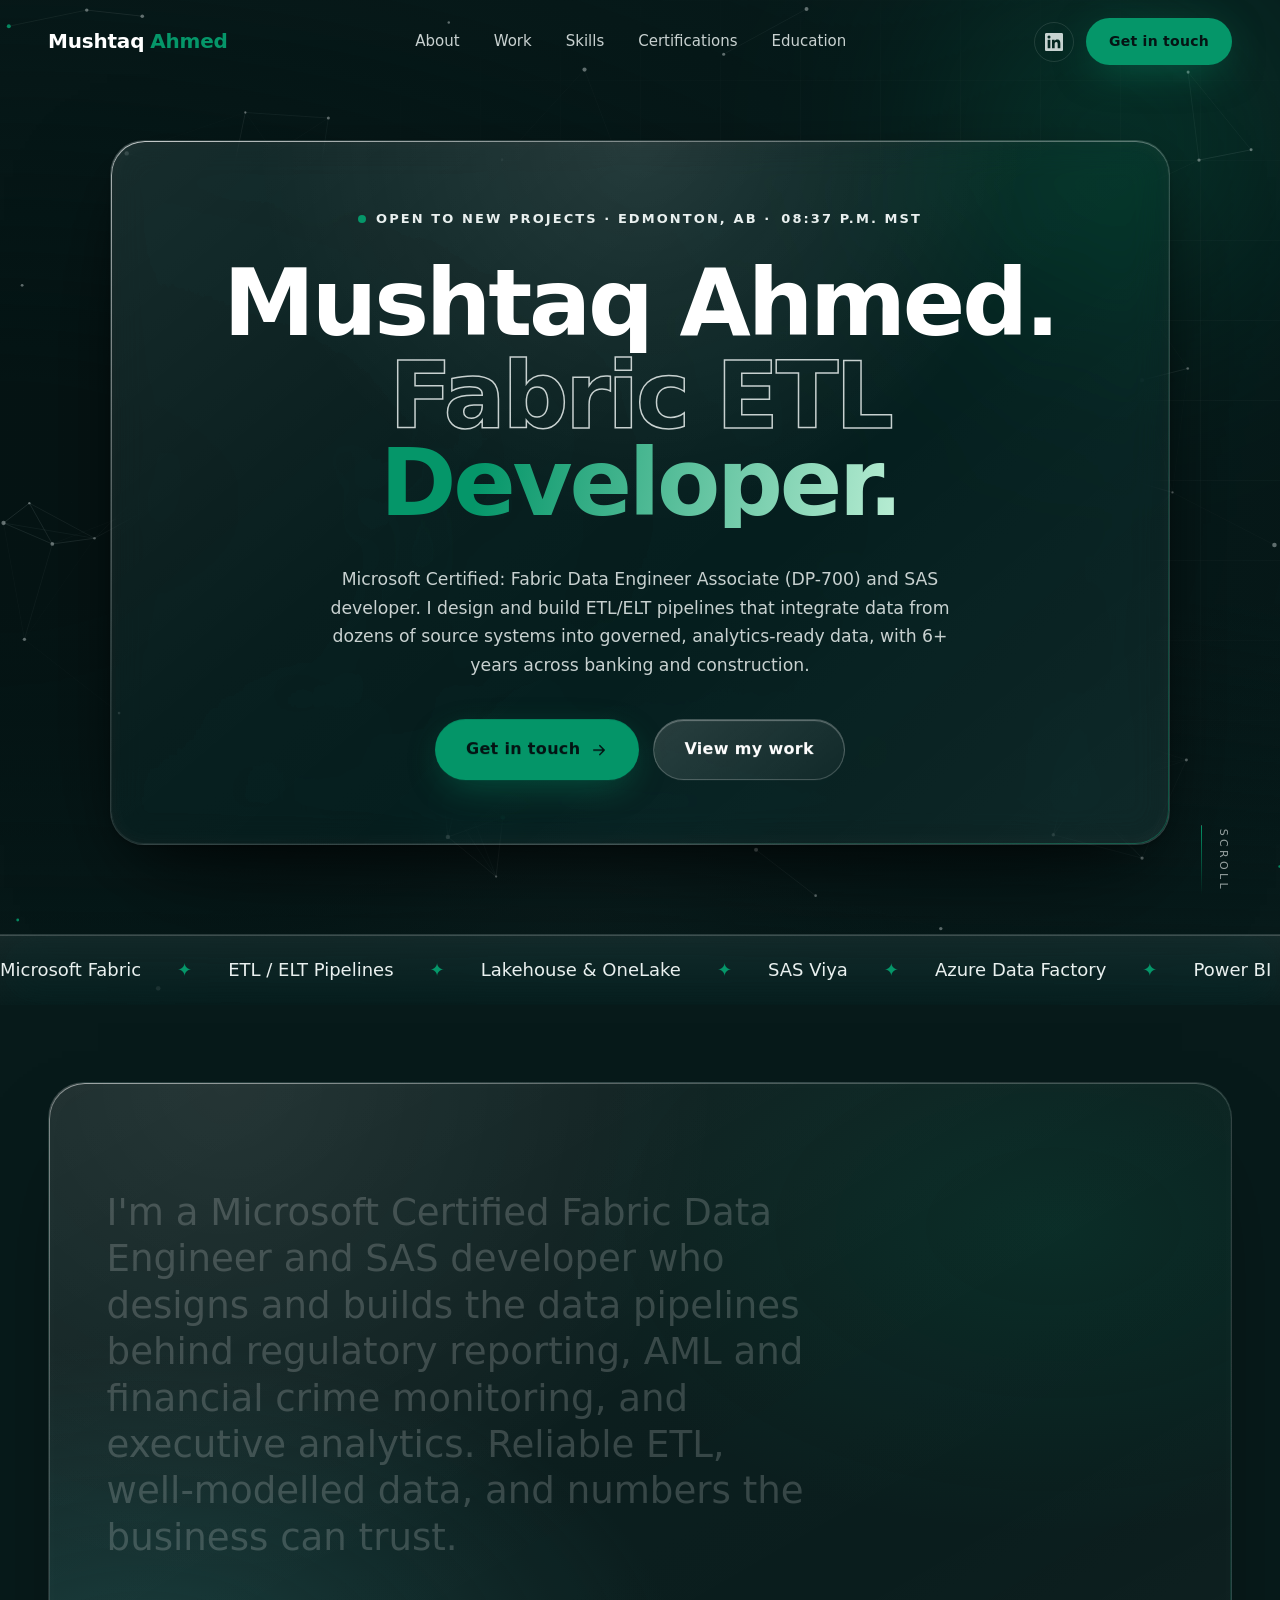
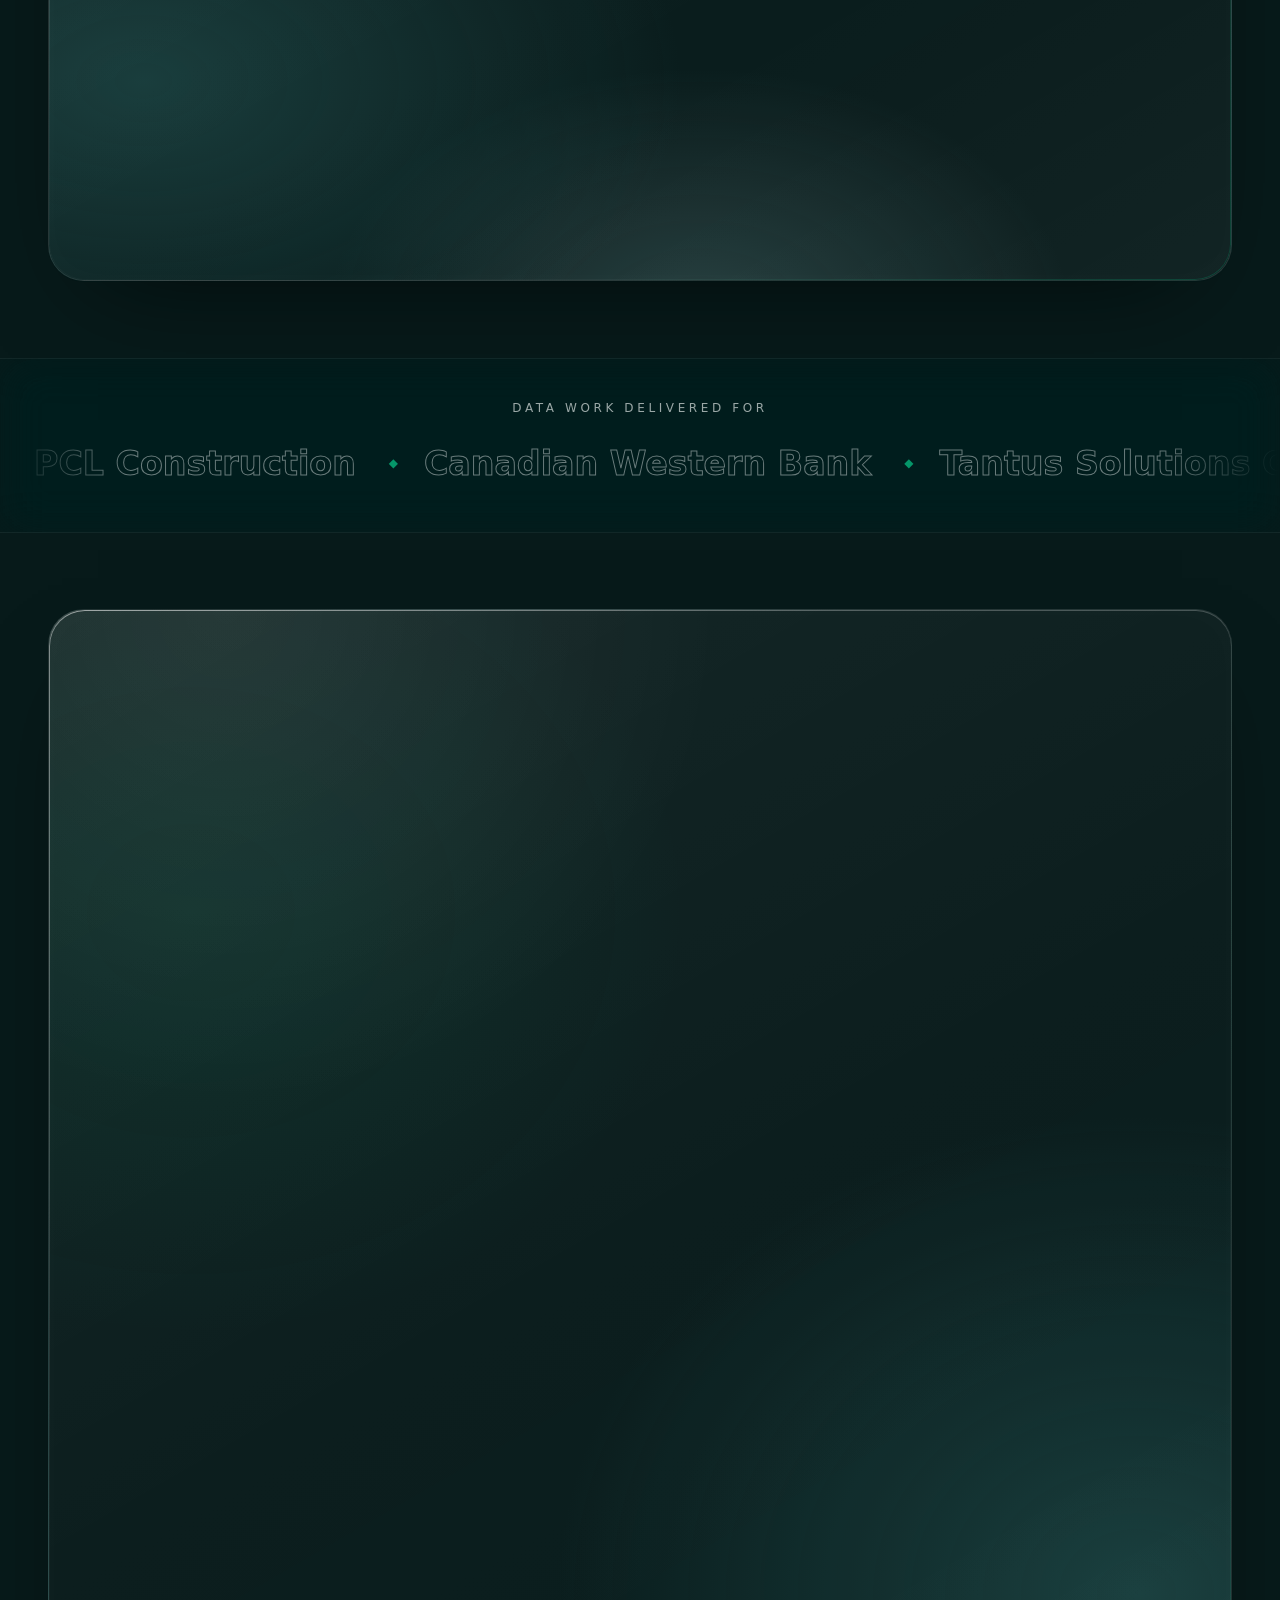
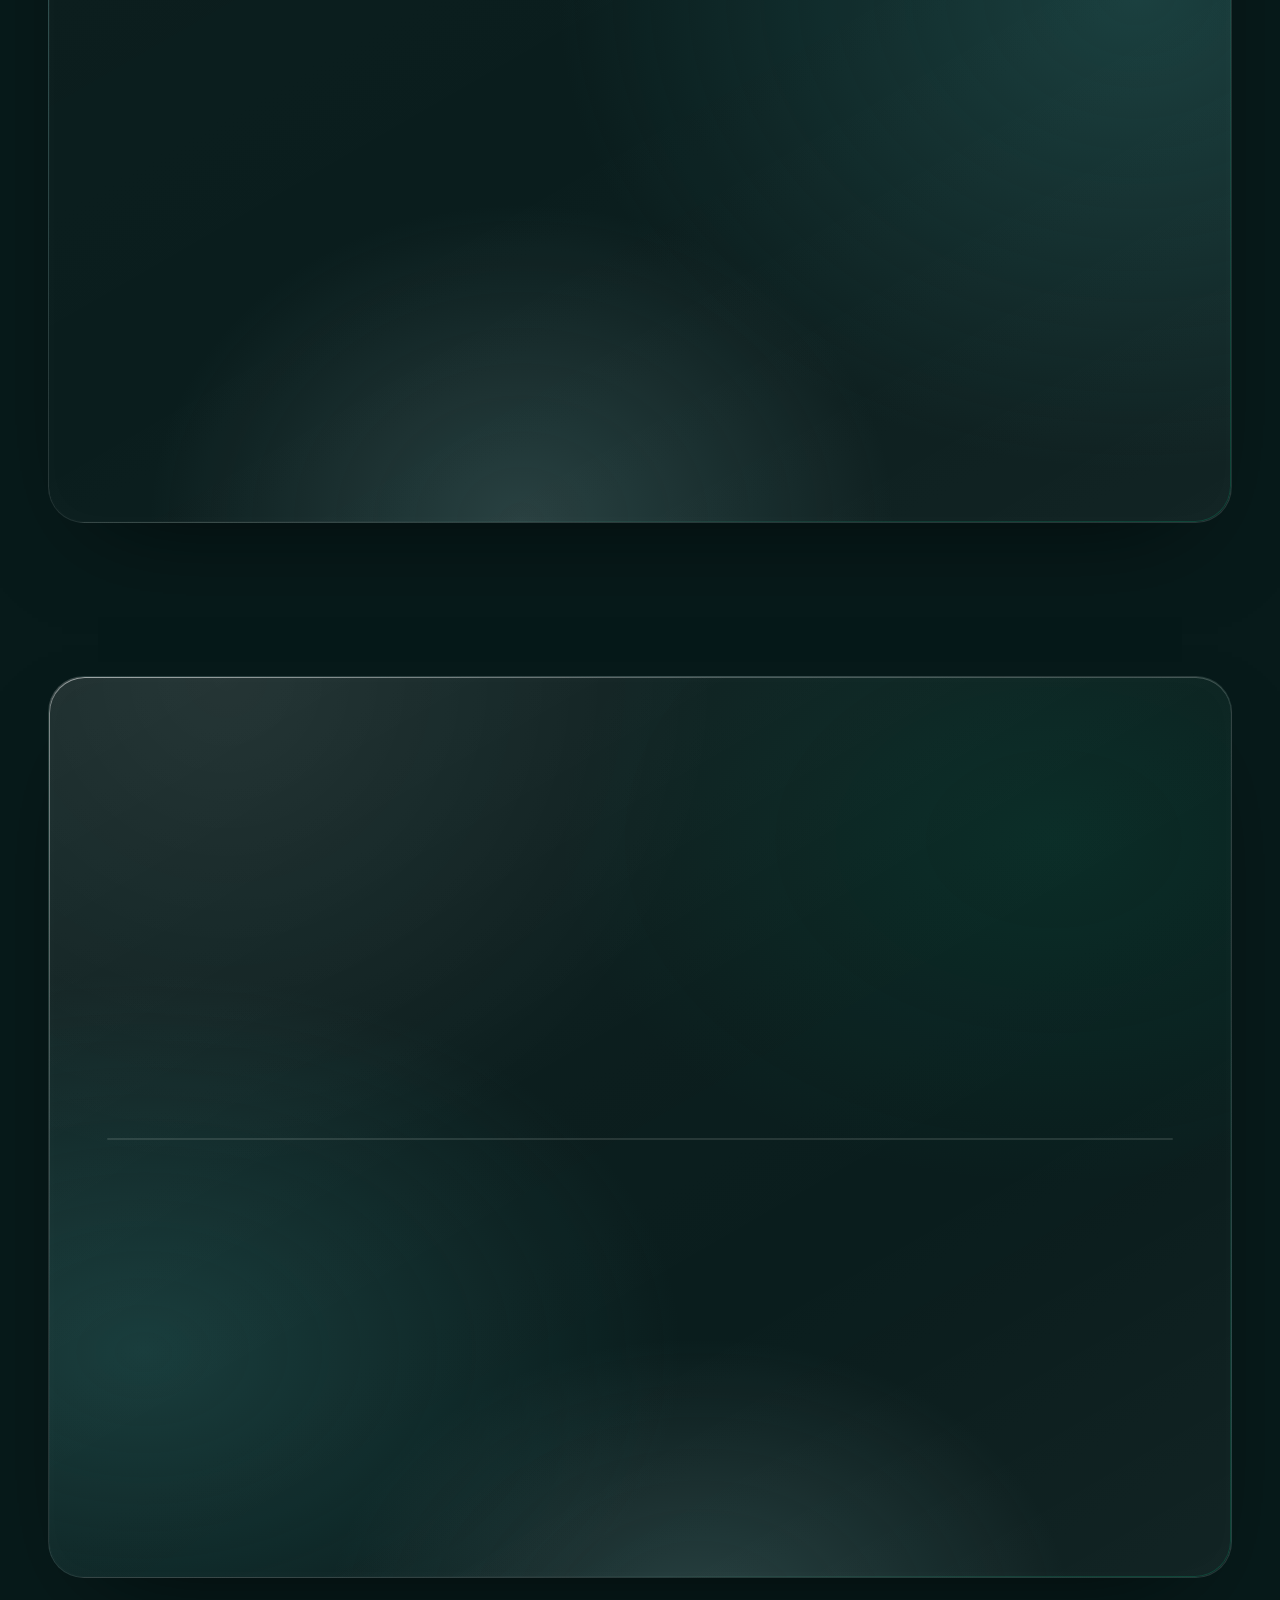
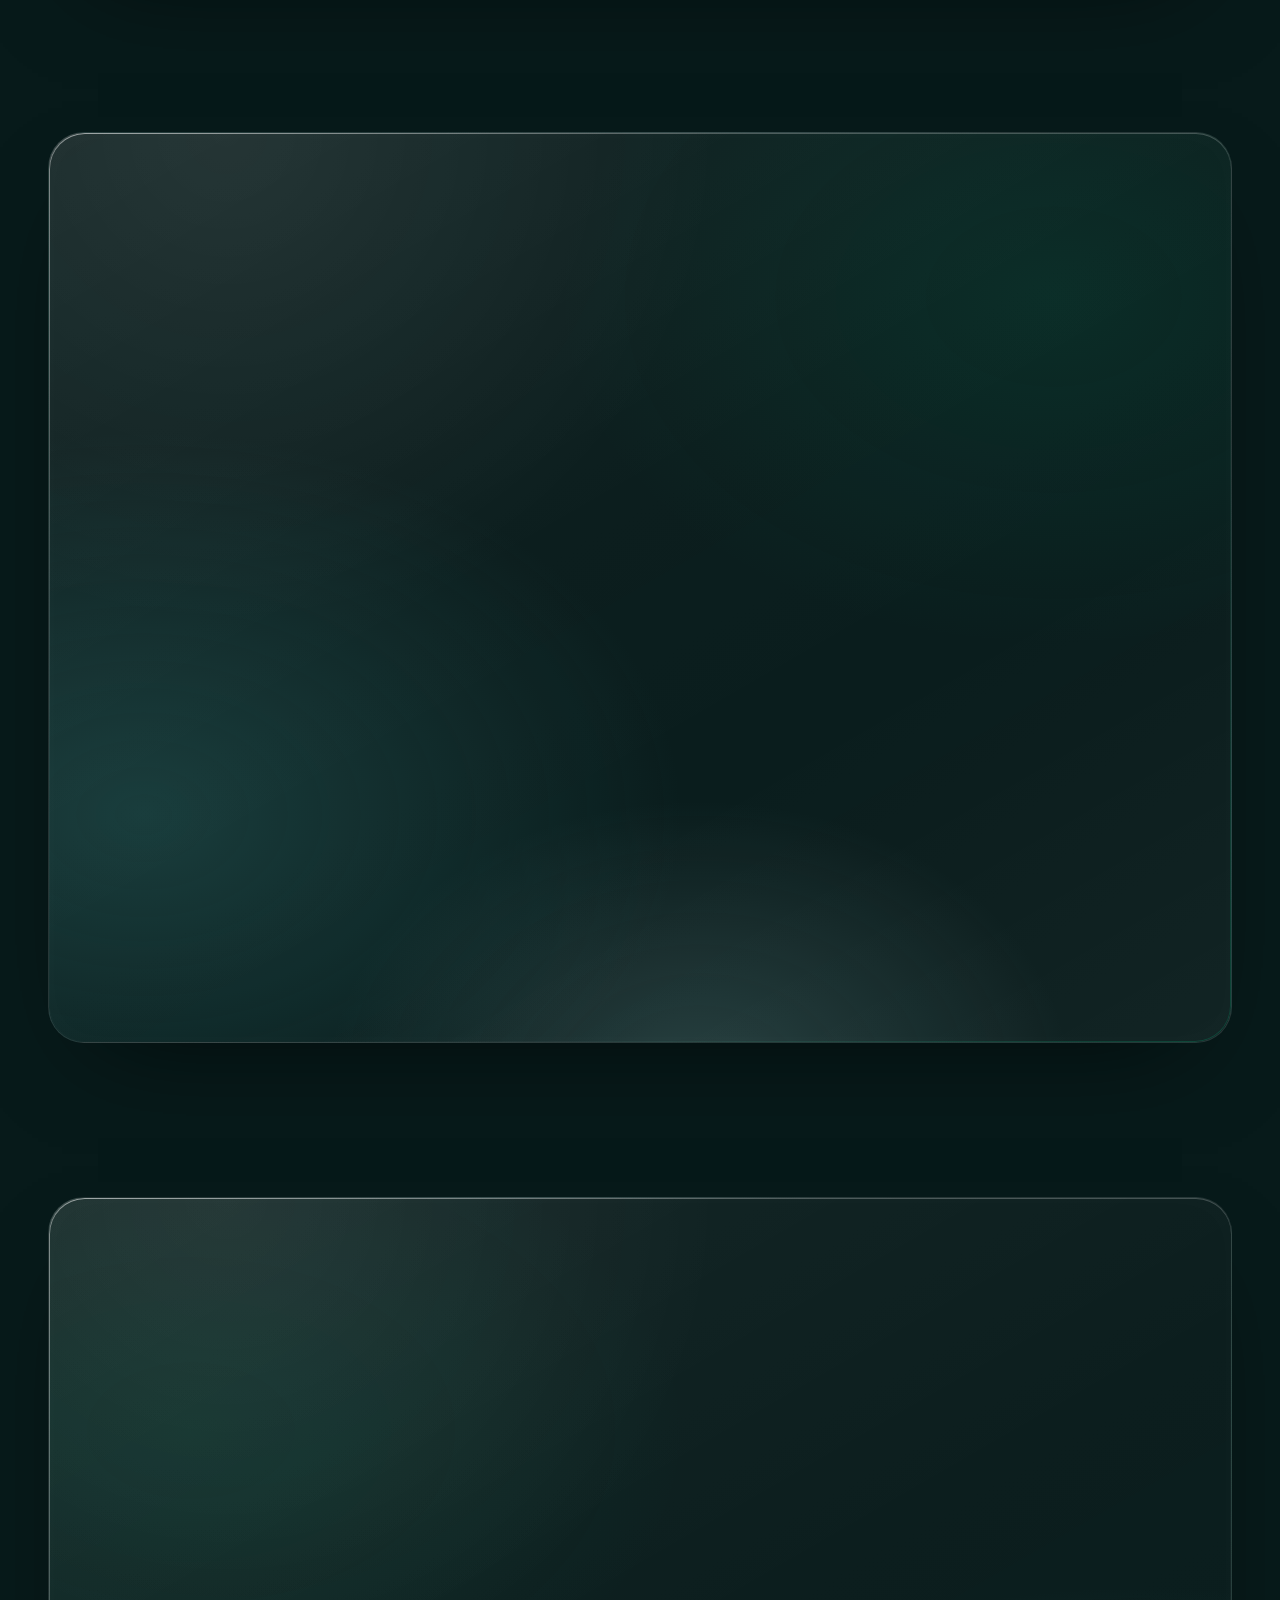
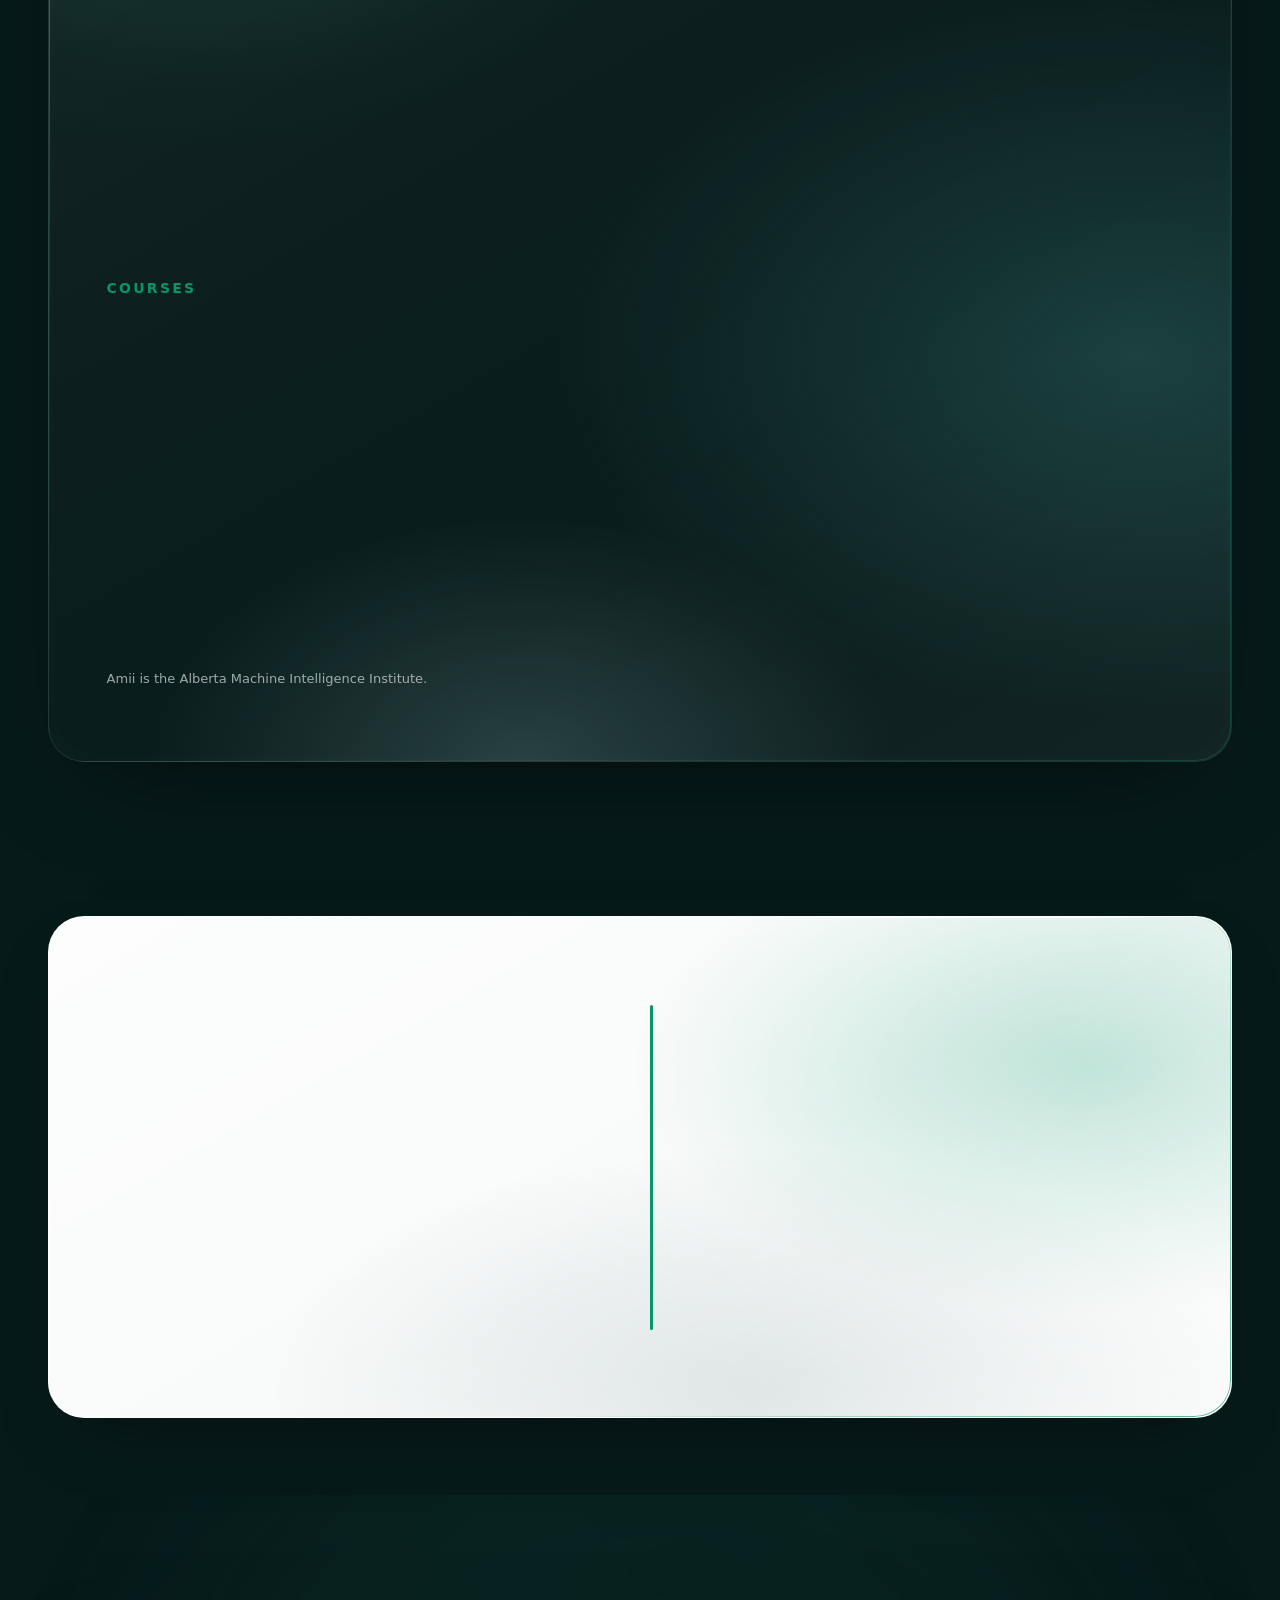
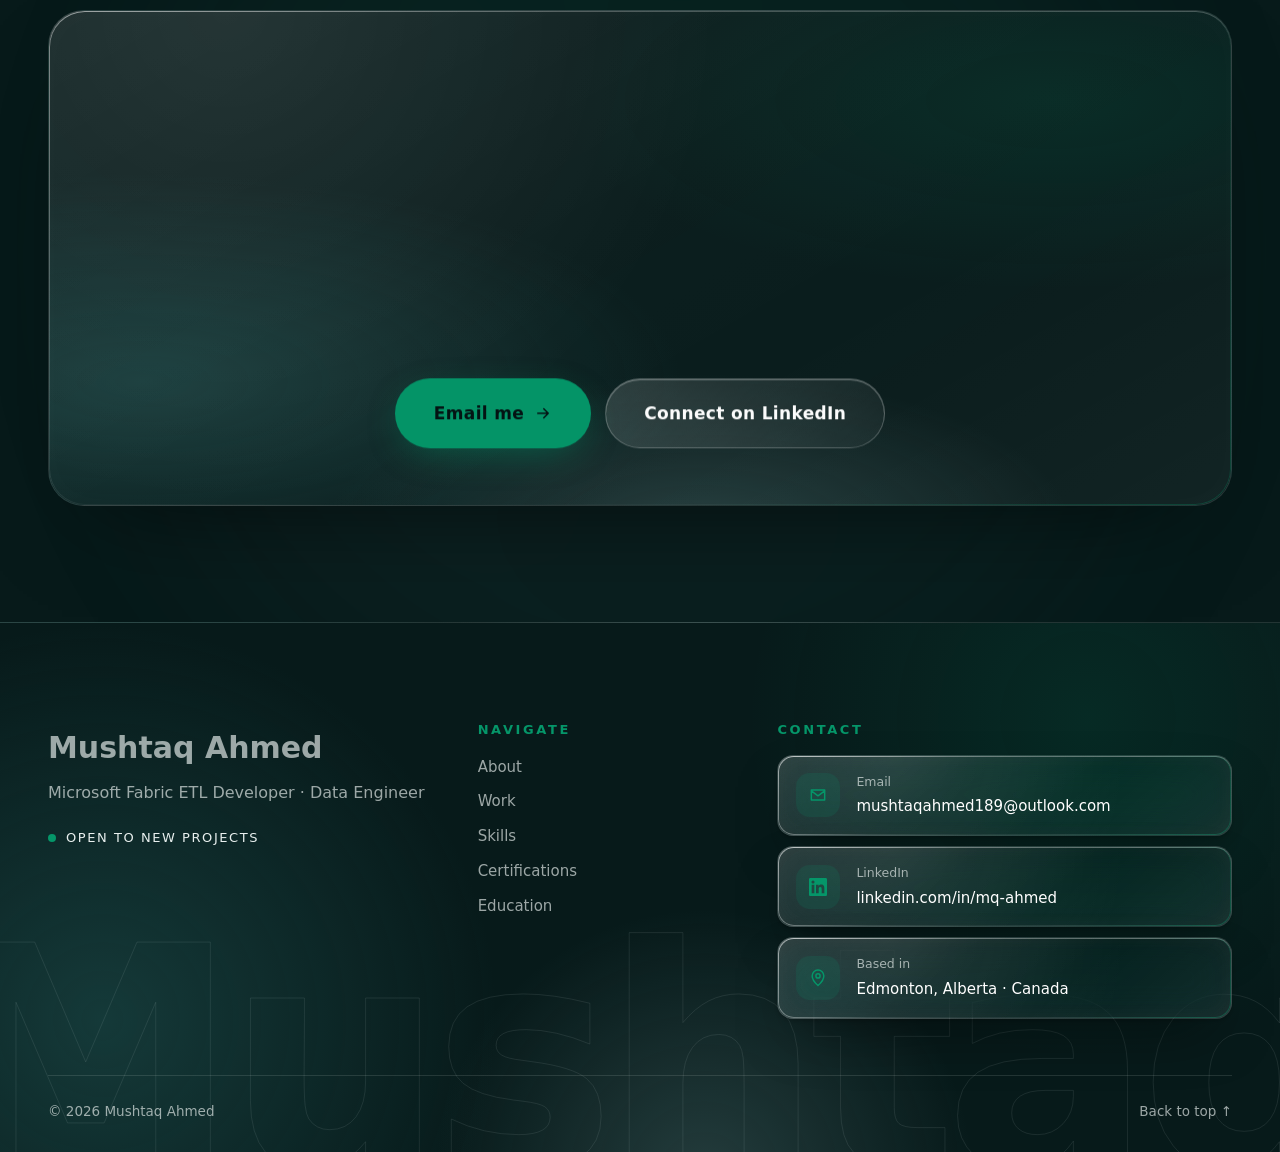
==== commit 7e12eeb5: "Liquid glass design, black background with interactive network, deep emerald accent - Liquid glass c" ====
--- a/v2/index.html
+++ b/v2/index.html
@@ -57,10 +57,12 @@
   <link rel="preconnect" href="https://fonts.googleapis.com">
   <link rel="preconnect" href="https://fonts.gstatic.com" crossorigin>
   <link href="https://fonts.googleapis.com/css2?family=Exo+2:wght@400;500;600;700;800&family=Inter:wght@400;500;600&display=swap" rel="stylesheet">
-  <link rel="stylesheet" href="styles.css">
+  <link rel="stylesheet" href="styles.css?v=20261109">
   <script src="boot.js"></script>
 </head>
 <body>
+  <!-- Page-wide interactive network behind the black sections (decorative) -->
+  <canvas class="bg-network" aria-hidden="true"></canvas>
   <a class="skip" href="#main">Skip to content</a>
 
   <!-- Navigation -->
@@ -804,6 +806,6 @@
   <script src="vendor/gsap.min.js"></script>
   <script src="vendor/ScrollTrigger.min.js"></script>
   <script src="vendor/lenis.min.js"></script>
-  <script src="script.js"></script>
+  <script src="script.js?v=20261109"></script>
 </body>
 </html>
--- a/v2/styles.css
+++ b/v2/styles.css
@@ -1,7 +1,7 @@
 /* =========================================================
    Mushtaq Ahmed — portfolio
    Theme and format adapted from the Tantus redesign:
-   deep teal #205352, sage #597B7C and a citron accent #DBE05A on a near-black teal base
+   deep teal #205352, sage #597B7C and a deep emerald accent #059669 on a near-black teal base
    ========================================================= */
 :root {
   --ink: #051414;
@@ -11,8 +11,8 @@
   --teal: #205352;
   --sage: #597b7c;
   --sage-hi: #8fb1b2;      /* sage lightened for small text on dark (AA contrast) */
-  --lime: #dbe05a;
-  --lime-hi: #eef09c;
+  --lime: #059669;
+  --lime-hi: #b6ecd2;
   --mist: #e9f0ef;
   --paper: #f4f7f6;
   --white: #ffffff;
@@ -100,7 +100,7 @@
 .btn:hover::before { transform: translateY(0); }
 .btn svg { transition: transform .4s var(--ease); }
 .btn:hover svg { transform: translateX(4px); }
-.btn--lime { --bg: var(--lime); --fg: var(--ink); --hover: var(--white); box-shadow: 0 10px 40px -10px rgba(219, 224, 90, .55); }
+.btn--lime { --bg: var(--lime); --fg: var(--ink); --hover: var(--white); box-shadow: 0 10px 40px -10px rgba(5, 150, 105, .55); }
 .btn--ghost { --bd: rgba(255,255,255,.28); --hover: var(--white); }
 .btn--ghost:hover { color: var(--ink); }
 .btn--sm { padding: 11px 22px; font-size: 14px; }
@@ -198,7 +198,7 @@
 }
 .hero__network { position: absolute; inset: 0; width: 100%; height: 100%; z-index: 1; }
 .hero__glow { position: absolute; border-radius: 50%; filter: blur(90px); z-index: 0; mix-blend-mode: screen; pointer-events: none; }
-.hero__glow--a { width: 46vw; height: 46vw; right: -10vw; top: -12vw; background: radial-gradient(circle, rgba(219, 224, 90,.30), transparent 65%); animation: drift 14s ease-in-out infinite alternate; }
+.hero__glow--a { width: 46vw; height: 46vw; right: -10vw; top: -12vw; background: radial-gradient(circle, rgba(5, 150, 105,.30), transparent 65%); animation: drift 14s ease-in-out infinite alternate; }
 .hero__glow--b { width: 40vw; height: 40vw; left: 25vw; bottom: -20vw; background: radial-gradient(circle, rgba(89,123,124,.55), transparent 65%); animation: drift 18s ease-in-out infinite alternate-reverse; }
 .hero__grid {
   position: absolute; inset: 0; z-index: 0; opacity: .35; pointer-events: none;
@@ -213,8 +213,8 @@
 .hero__content a, .hero__content button { pointer-events: auto; }
 .hero__eyebrow { color: var(--mist); letter-spacing: .16em; flex-wrap: wrap; }
 .hero__eyebrow::before { display: none; }
-.pulse { display: inline-block; width: 8px; height: 8px; border-radius: 50%; background: var(--lime); box-shadow: 0 0 0 0 rgba(219, 224, 90,.7); animation: pulse 2s infinite; }
-@keyframes pulse { 70% { box-shadow: 0 0 0 12px rgba(219, 224, 90,0); } 100% { box-shadow: 0 0 0 0 rgba(219, 224, 90,0); } }
+.pulse { display: inline-block; width: 8px; height: 8px; border-radius: 50%; background: var(--lime); box-shadow: 0 0 0 0 rgba(5, 150, 105,.7); animation: pulse 2s infinite; }
+@keyframes pulse { 70% { box-shadow: 0 0 0 12px rgba(5, 150, 105,0); } 100% { box-shadow: 0 0 0 0 rgba(5, 150, 105,0); } }
 
 .hero__title {
   font-size: clamp(46px, 8.8vw, 144px); font-weight: 700; letter-spacing: -0.035em; line-height: .95;
@@ -286,12 +286,12 @@
 }
 .case::before {
   content: ""; position: absolute; inset: 0; border-radius: inherit; opacity: 0; transition: opacity .4s; pointer-events: none;
-  background: radial-gradient(420px circle at var(--mx, 50%) var(--my, 50%), rgba(219, 224, 90,.16), transparent 45%);
-}
-.case:hover { border-color: rgba(219, 224, 90,.5); translate: 0 -6px; background: rgba(5,20,20,.8); }
+  background: radial-gradient(420px circle at var(--mx, 50%) var(--my, 50%), rgba(5, 150, 105,.16), transparent 45%);
+}
+.case:hover { border-color: rgba(5, 150, 105,.5); translate: 0 -6px; background: rgba(5,20,20,.8); }
 .case:hover::before { opacity: 1; }
 .case__top { display: flex; justify-content: space-between; align-items: center; gap: 12px; flex-wrap: wrap; margin-bottom: 26px; }
-.case__tag { display: inline-block; padding: 5px 12px; border-radius: 999px; background: rgba(219, 224, 90,.14); color: var(--lime); font-size: 12px; font-weight: 600; letter-spacing: .06em; }
+.case__tag { display: inline-block; padding: 5px 12px; border-radius: 999px; background: rgba(5, 150, 105,.14); color: var(--lime); font-size: 12px; font-weight: 600; letter-spacing: .06em; }
 .case__year { font-family: var(--f-display); font-size: 13px; letter-spacing: .12em; color: var(--muted); }
 .case__metric { display: flex; flex-direction: column; margin-bottom: 22px; }
 .case__metric strong { font-family: var(--f-display); font-size: clamp(54px, 6vw, 88px); font-weight: 700; line-height: 1; color: var(--lime); letter-spacing: -0.03em; }
@@ -308,7 +308,7 @@
 
 .chips { display: flex; flex-wrap: wrap; gap: 10px; margin: 18px 0 26px; }
 .chips li {
-  padding: 9px 16px; border-radius: 999px; border: 1px solid rgba(219, 224, 90,.3); background: rgba(219, 224, 90,.07);
+  padding: 9px 16px; border-radius: 999px; border: 1px solid rgba(5, 150, 105,.3); background: rgba(5, 150, 105,.07);
   font-size: 14px; color: var(--mist); transition: background .3s, color .3s, translate .3s var(--ease);
 }
 .chips li:hover { background: var(--lime); color: var(--ink); translate: 0 -3px; }
@@ -345,7 +345,7 @@
 .svc__tab i { font-style: normal; font-size: 12px; letter-spacing: .12em; color: var(--sage-hi); transition: color .35s; }
 .svc__tab::before { content: ""; position: absolute; left: -1px; top: 0; bottom: 0; width: 2px; background: var(--lime); transform: scaleY(0); transition: transform .5s var(--ease); }
 .svc__tab:hover { color: var(--white); padding-left: 32px; }
-.svc__tab.is-active { color: var(--white); background: linear-gradient(90deg, rgba(219, 224, 90,.12), transparent); padding-left: 32px; }
+.svc__tab.is-active { color: var(--white); background: linear-gradient(90deg, rgba(5, 150, 105,.12), transparent); padding-left: 32px; }
 .svc__tab.is-active::before { transform: scaleY(1); }
 .svc__tab.is-active i { color: var(--lime); }
 
@@ -376,9 +376,9 @@
 }
 .cred-feature::before {
   content: ""; position: absolute; inset: 0; border-radius: inherit; opacity: 0; transition: opacity .4s; pointer-events: none;
-  background: radial-gradient(380px circle at var(--mx, 50%) var(--my, 50%), rgba(219, 224, 90,.16), transparent 45%);
-}
-.cred-feature:hover { border-color: rgba(219, 224, 90,.5); translate: 0 -6px; }
+  background: radial-gradient(380px circle at var(--mx, 50%) var(--my, 50%), rgba(5, 150, 105,.16), transparent 45%);
+}
+.cred-feature:hover { border-color: rgba(5, 150, 105,.5); translate: 0 -6px; }
 .cred-feature:hover::before { opacity: 1; }
 .cred-feature__badge { align-self: flex-start; white-space: nowrap; font-family: var(--f-display); font-size: clamp(2.4rem, 22cqi, 5.5rem); font-weight: 800; letter-spacing: -0.03em; line-height: .9; color: var(--lime); }
 .cred-feature__badge--long { font-size: clamp(2rem, 15cqi, 4rem); }
@@ -393,7 +393,7 @@
   transition: border-color .35s, background .35s;
 }
 .questions li::before { content: counter(q, decimal-leading-zero); position: absolute; left: 20px; top: 16px; font-family: var(--f-display); font-weight: 700; color: var(--lime); }
-.questions li:hover { border-color: rgba(219, 224, 90,.45); background: rgba(5,20,20,.7); }
+.questions li:hover { border-color: rgba(5, 150, 105,.45); background: rgba(5,20,20,.7); }
 .q-meta { font-size: 12.5px; letter-spacing: .1em; text-transform: uppercase; color: var(--muted); white-space: nowrap; }
 .cred-note { font-size: 13px; color: var(--muted); margin-top: 14px; }
 
@@ -420,7 +420,7 @@
 /* ---------- CTA ---------- */
 .cta { position: relative; padding: clamp(110px, 15vw, 190px) 0; overflow: hidden; text-align: center; background: var(--ink); isolation: isolate; }
 .cta__glow { position: absolute; left: 50%; top: 50%; width: 80vw; height: 80vw; max-width: 1100px; max-height: 1100px; transform: translate(-50%, -50%); border-radius: 50%; z-index: -1;
-  background: conic-gradient(from 0deg, rgba(219, 224, 90,.35), rgba(32,83,82,.5), rgba(89,123,124,.3), rgba(219, 224, 90,.35)); filter: blur(100px); animation: spin 20s linear infinite; opacity: .7; }
+  background: conic-gradient(from 0deg, rgba(5, 150, 105,.35), rgba(32,83,82,.5), rgba(89,123,124,.3), rgba(5, 150, 105,.35)); filter: blur(100px); animation: spin 20s linear infinite; opacity: .7; }
 @keyframes spin { to { rotate: 360deg; } }
 .cta__inner { display: flex; flex-direction: column; align-items: center; }
 .cta__title { font-size: clamp(34px, 5.5vw, 84px); font-weight: 700; letter-spacing: -.03em; max-width: 18ch; margin-bottom: 50px; line-height: 1.02; }
@@ -440,8 +440,8 @@
 .footer__col > a:not(.ccard):hover { color: var(--white); translate: 4px 0; }
 .ccard { display: flex; gap: 16px; align-items: center; padding: 16px 18px; border-radius: 16px; border: 1px solid var(--line); background: var(--glass); color: var(--white); font-weight: 500; transition: border-color .4s, background .4s; margin: 0; word-break: break-word; }
 .ccard small { display: block; color: var(--muted); font-weight: 400; font-size: 12.5px; margin-bottom: 2px; }
-.ccard__icon { flex: none; width: 44px; height: 44px; border-radius: 14px; display: grid; place-items: center; background: rgba(219, 224, 90,.14); color: var(--lime); transition: background .4s, color .4s; }
-a.ccard:hover { border-color: rgba(219, 224, 90,.45); }
+.ccard__icon { flex: none; width: 44px; height: 44px; border-radius: 14px; display: grid; place-items: center; background: rgba(5, 150, 105,.14); color: var(--lime); transition: background .4s, color .4s; }
+a.ccard:hover { border-color: rgba(5, 150, 105,.45); }
 a.ccard:hover .ccard__icon { background: var(--lime); color: var(--ink); }
 .footer__bottom { position: relative; display: flex; justify-content: space-between; gap: 20px; flex-wrap: wrap; font-size: 13.5px; color: var(--muted); padding-top: 24px; }
 .totop:hover { color: var(--lime); }
@@ -468,7 +468,7 @@
 .drawer__head {
   position: relative; overflow: hidden;
   padding: clamp(20px, 4vw, 48px); padding-bottom: clamp(28px, 5vw, 56px);
-  background: radial-gradient(120% 120% at 100% 0%, rgba(219, 224, 90,.18), transparent 55%), linear-gradient(160deg, var(--teal), var(--teal-900));
+  background: radial-gradient(120% 120% at 100% 0%, rgba(5, 150, 105,.18), transparent 55%), linear-gradient(160deg, var(--teal), var(--teal-900));
   color: var(--white);
 }
 .drawer__bar { display: flex; justify-content: space-between; align-items: center; font-family: var(--f-display); font-size: 13px; letter-spacing: .12em; text-transform: uppercase; color: var(--mist); margin-bottom: clamp(2.5rem, 7vw, 4.5rem); }
@@ -556,3 +556,248 @@
   html { scroll-behavior: auto; }
   .intro__text .w { opacity: 1; }
 }
+
+/* =========================================================
+   Liquid glass layer
+   Frosted, colour-boosted translucency with a specular edge,
+   an inner reflection and a highlight that follows the pointer.
+   ========================================================= */
+:root {
+  --glass-fill: linear-gradient(140deg, rgba(255,255,255,.11) 0%, rgba(255,255,255,.035) 38%, rgba(255,255,255,.02) 62%, rgba(255,255,255,.07) 100%);
+  --glass-blur: blur(22px) saturate(175%);
+  --glass-edge: linear-gradient(135deg, rgba(255,255,255,.65), rgba(255,255,255,.08) 32%, rgba(255,255,255,0) 50%, rgba(255,255,255,.06) 68%, rgba(5, 150, 105,.45));
+  --glass-shadow:
+    inset 0 1px 0 rgba(255,255,255,.32),
+    inset 0 -1px 0 rgba(255,255,255,.05),
+    inset 0 0 22px rgba(255,255,255,.035),
+    0 24px 60px -24px rgba(0,0,0,.65),
+    0 2px 6px -2px rgba(0,0,0,.35);
+}
+
+/* ---------- Near-black background for every section between the landing area and the footer ---------- */
+:root { --void: #010303; }
+/* The black is painted by a fixed, page-wide canvas carrying a white interactive network; the sections are
+   see-through so it shows behind the glass panels. The landing area and footer stay opaque and cover it. */
+.bg-network { position: fixed; inset: 0; width: 100%; height: 100%; z-index: -1; pointer-events: none; background: var(--void); }
+.intro, .clients, .work-section, .approach, .skills-section, .certs-section, .values, .cta {
+  background: transparent;
+}
+.hero { background-color: var(--deep); }
+.clients { border-color: rgba(255,255,255,.06); }
+.cta__glow { opacity: .22; }   /* the call-to-action glow is kept, but dimmed to suit the black */
+
+/* Footer keeps its light pools, as before */
+.footer {
+  background-color: var(--deep);
+  background-image:
+    radial-gradient(38vw 38vw at 85% 18%, rgba(5, 150, 105,.13), transparent 70%),
+    radial-gradient(44vw 44vw at 8% 75%, rgba(32,83,82,.55), transparent 70%),
+    radial-gradient(30vw 30vw at 55% 105%, rgba(89,123,124,.35), transparent 70%);
+}
+
+/* Education keeps its original light frosted panel (teal text); only the page around it is black */
+.value::after { background: #f4f7f6; }
+
+/* ---------- Shared glass surface ---------- */
+.stats, .case, .pillar, .svc__panel, .svc__tabs, .cred-feature, .questions li, .ccard,
+.hero__ticker, .clients, .value {
+  -webkit-backdrop-filter: var(--glass-blur);
+  backdrop-filter: var(--glass-blur);
+}
+.stats, .case, .pillar, .svc__panel, .cred-feature, .questions li, .ccard {
+  position: relative;
+  background:
+    radial-gradient(520px circle at var(--mx, 25%) var(--my, 0%), rgba(255,255,255,.10), transparent 45%),
+    var(--glass-fill);
+  border: 1px solid rgba(255,255,255,.10);
+  box-shadow: var(--glass-shadow);
+  isolation: isolate;
+}
+
+/* Specular rim: a 1px gradient ring that catches light at the top-left and glints deep emerald bottom-right */
+.stats::after, .case::after, .svc__panel::after, .cred-feature::after, .questions li::after, .ccard::after {
+  content: ""; position: absolute; inset: 0; border-radius: inherit; padding: 1px; pointer-events: none; z-index: 3;
+  background: var(--glass-edge);
+  -webkit-mask: linear-gradient(#000 0 0) content-box, linear-gradient(#000 0 0);
+  -webkit-mask-composite: xor;
+  mask: linear-gradient(#000 0 0) content-box exclude, linear-gradient(#000 0 0);
+  opacity: .9; transition: opacity .4s;
+}
+.case:hover::after, .cred-feature:hover::after, .ccard:hover::after, .questions li:hover::after { opacity: 1; }
+
+/* Hover: the glass lifts and brightens slightly */
+.case:hover, .cred-feature:hover, a.ccard:hover, .questions li:hover {
+  background:
+    radial-gradient(520px circle at var(--mx, 25%) var(--my, 0%), rgba(255,255,255,.16), transparent 45%),
+    var(--glass-fill);
+  border-color: rgba(5, 150, 105,.35);
+}
+
+/* ---------- Component tweaks ---------- */
+/* Stats: one glass panel with soft dividers instead of solid tiles */
+.stats { gap: 0; border-radius: 26px; }
+.stat { background: transparent; border-right: 1px solid rgba(255,255,255,.08); }
+.stat:last-child { border-right: 0; }
+
+/* Skill tabs sit on a glass rail; the active tab becomes a deep emerald-tinted glass pill */
+.svc__tabs {
+  border-left: 0; border-radius: 22px; padding: 10px;
+  background: var(--glass-fill); border: 1px solid rgba(255,255,255,.10); box-shadow: var(--glass-shadow);
+}
+.svc__tab { border-radius: 14px; }
+.svc__tab::before { display: none; }
+.svc__tab.is-active { background: linear-gradient(135deg, rgba(5, 150, 105,.20), rgba(5, 150, 105,.06)); box-shadow: inset 0 1px 0 rgba(255,255,255,.25), inset 0 0 0 1px rgba(5, 150, 105,.35); }
+
+/* Pillars: glass, and the hover fill becomes a translucent deep emerald glass rather than solid paint */
+.pillar { border-radius: 22px; }
+.pillar::after { background: linear-gradient(180deg, rgba(5, 150, 105,.92), rgba(5, 150, 105,.78)); }
+
+/* Chips: small glass beads */
+.chips li {
+  background: linear-gradient(140deg, rgba(255,255,255,.12), rgba(255,255,255,.03));
+  border-color: rgba(255,255,255,.16);
+  box-shadow: inset 0 1px 0 rgba(255,255,255,.25);
+  -webkit-backdrop-filter: blur(8px); backdrop-filter: blur(8px);
+}
+
+/* Ticker and organizations band: frosted strips */
+.hero__ticker { background: linear-gradient(180deg, rgba(255,255,255,.07), rgba(255,255,255,.02)); border-top-color: rgba(255,255,255,.14); box-shadow: inset 0 1px 0 rgba(255,255,255,.18); }
+.clients { background: transparent; }
+
+/* Ghost buttons: glass pills */
+.btn--ghost {
+  --bd: rgba(255,255,255,.22);
+  background: linear-gradient(140deg, rgba(255,255,255,.14), rgba(255,255,255,.04));
+  box-shadow: inset 0 1px 0 rgba(255,255,255,.3);
+  -webkit-backdrop-filter: blur(14px) saturate(160%); backdrop-filter: blur(14px) saturate(160%);
+}
+
+/* Education (light band): teal-tinted glass cards over the deep emerald light pool */
+.value {
+  /* Dense enough that white text keeps AA contrast (about 6:1) even over the deep emerald light pool */
+  background: linear-gradient(140deg, rgba(32,83,82,.94), rgba(32,83,82,.88) 55%, rgba(15,49,48,.94));
+  border: 1px solid rgba(255,255,255,.35);
+  box-shadow: inset 0 1px 0 rgba(255,255,255,.45), inset 0 -1px 0 rgba(255,255,255,.08), 0 22px 40px -22px rgba(32,83,82,.75);
+}
+.value:hover { background: linear-gradient(140deg, rgba(15,49,48,.9), rgba(32,83,82,.82)); }
+.edu-card__logo { box-shadow: inset 0 1px 0 rgba(255,255,255,.9), 0 6px 16px -8px rgba(0,0,0,.4); }
+
+/* Drawers: a frosted glass panel over the page */
+.drawer { background: rgba(7,26,26,.82); -webkit-backdrop-filter: blur(26px) saturate(160%); backdrop-filter: blur(26px) saturate(160%); }
+.results li, .cert-meta div { background: var(--glass-fill); border-color: rgba(255,255,255,.12); box-shadow: inset 0 1px 0 rgba(255,255,255,.22); }
+
+/* ---------- Every section (heading + its existing content) inside one large glass panel ---------- */
+.intro > .container, .work-section > .container, .approach > .container, .skills-section > .container,
+.certs-section > .container, .values > .container, .cta > .container {
+  position: relative;
+  width: min(var(--maxw), calc(100% - 2 * var(--gutter)));
+  padding: clamp(26px, 4.5vw, 64px);
+  border-radius: 36px;
+  background:
+    radial-gradient(900px circle at 15% 0%, rgba(255,255,255,.07), transparent 55%),
+    linear-gradient(150deg, rgba(255,255,255,.06) 0%, rgba(255,255,255,.02) 45%, rgba(255,255,255,.01) 65%, rgba(255,255,255,.045) 100%);
+  border: 1px solid rgba(255,255,255,.09);
+  box-shadow:
+    inset 0 1px 0 rgba(255,255,255,.22),
+    inset 0 0 40px rgba(255,255,255,.02),
+    0 40px 100px -50px rgba(0,0,0,.7);
+  -webkit-backdrop-filter: blur(16px) saturate(160%);
+  backdrop-filter: blur(16px) saturate(160%);
+  isolation: isolate;
+}
+.intro > .container::after, .work-section > .container::after, .approach > .container::after, .skills-section > .container::after,
+.certs-section > .container::after, .values > .container::after, .cta > .container::after {
+  content: ""; position: absolute; inset: 0; border-radius: inherit; padding: 1px; pointer-events: none;
+  background: var(--glass-edge); opacity: .7;
+  -webkit-mask: linear-gradient(#000 0 0) content-box, linear-gradient(#000 0 0);
+  -webkit-mask-composite: xor;
+  mask: linear-gradient(#000 0 0) content-box exclude, linear-gradient(#000 0 0);
+}
+/* The original teal light pools now live INSIDE each panel, so the glass (and the glass cards on it)
+   keeps its old colour while everything outside the panels stays black */
+.intro > .container, .approach > .container, .skills-section > .container, .cta > .container {
+  background:
+    radial-gradient(900px circle at 15% 0%, rgba(255,255,255,.07), transparent 55%),
+    linear-gradient(150deg, rgba(255,255,255,.06) 0%, rgba(255,255,255,.02) 45%, rgba(255,255,255,.01) 65%, rgba(255,255,255,.045) 100%),
+    radial-gradient(60% 55% at 85% 18%, rgba(5, 150, 105,.13), transparent 70%),
+    radial-gradient(65% 60% at 8% 75%, rgba(32,83,82,.55), transparent 70%),
+    radial-gradient(45% 45% at 55% 105%, rgba(89,123,124,.35), transparent 70%),
+    var(--deep);
+}
+.work-section > .container, .certs-section > .container {
+  background:
+    radial-gradient(900px circle at 15% 0%, rgba(255,255,255,.07), transparent 55%),
+    linear-gradient(150deg, rgba(255,255,255,.06) 0%, rgba(255,255,255,.02) 45%, rgba(255,255,255,.01) 65%, rgba(255,255,255,.045) 100%),
+    radial-gradient(60% 40% at 12% 20%, rgba(5, 150, 105,.12), transparent 70%),
+    radial-gradient(70% 45% at 92% 65%, rgba(32,83,82,.6), transparent 70%),
+    radial-gradient(45% 30% at 40% 100%, rgba(89,123,124,.35), transparent 70%),
+    var(--deep);
+}
+/* Education: the original white frosted panel over the light band's paper and deep emerald pool */
+.values > .container {
+  background:
+    linear-gradient(150deg, rgba(255,255,255,.72), rgba(255,255,255,.45) 55%, rgba(255,255,255,.62)),
+    radial-gradient(55% 70% at 88% 30%, rgba(5, 150, 105,.45), transparent 70%),
+    radial-gradient(60% 70% at 60% 95%, rgba(89,123,124,.35), transparent 70%),
+    var(--paper);
+  border-color: rgba(255,255,255,.85);
+  box-shadow: inset 0 1px 0 #fff, 0 30px 70px -40px rgba(0,0,0,.6);
+}
+.values > .container::after { background: linear-gradient(135deg, #fff, rgba(255,255,255,0) 40%, rgba(255,255,255,0) 60%, rgba(5, 150, 105,.7)); opacity: 1; }
+
+/* Panels need room around them, so sections get a little less padding of their own */
+.intro, .work-section, .approach, .skills-section, .certs-section, .values { padding: clamp(40px, 6vw, 80px) 0; }
+.cta { padding: clamp(60px, 9vw, 120px) 0; }
+@media (max-width: 640px) {
+  .intro > .container, .work-section > .container, .approach > .container, .skills-section > .container,
+  .certs-section > .container, .values > .container, .cta > .container { border-radius: 26px; padding: 22px 16px; width: calc(100% - 20px); }
+}
+
+/* ---------- Landing area: centred content inside one large glass panel ---------- */
+.hero { justify-content: center; }
+.hero__content {
+  width: min(1060px, calc(100% - 2 * var(--gutter)));
+  padding: clamp(30px, 5vw, 64px) clamp(22px, 5vw, 64px);
+  text-align: center;
+  border-radius: 34px;
+  background:
+    radial-gradient(700px circle at 50% 0%, rgba(255,255,255,.10), transparent 55%),
+    linear-gradient(140deg, rgba(255,255,255,.09) 0%, rgba(255,255,255,.03) 40%, rgba(255,255,255,.02) 60%, rgba(255,255,255,.06) 100%);
+  border: 1px solid rgba(255,255,255,.12);
+  box-shadow: var(--glass-shadow), 0 40px 120px -40px rgba(0,0,0,.7);
+  -webkit-backdrop-filter: blur(18px) saturate(170%);
+  backdrop-filter: blur(18px) saturate(170%);
+  isolation: isolate;
+}
+.hero__content::after {
+  content: ""; position: absolute; inset: 0; border-radius: inherit; padding: 1px; pointer-events: none;
+  background: var(--glass-edge);
+  -webkit-mask: linear-gradient(#000 0 0) content-box, linear-gradient(#000 0 0);
+  -webkit-mask-composite: xor;
+  mask: linear-gradient(#000 0 0) content-box exclude, linear-gradient(#000 0 0);
+}
+.hero__eyebrow { justify-content: center; }
+.hero__title { font-size: clamp(40px, 7.2vw, 116px); }
+.hero__lead { margin-left: auto; margin-right: auto; }
+.hero__cta { justify-content: center; }
+/* Phones: the panel is taller than the screen, so start it below the nav instead of centring
+   (centring would push its top under the nav), and keep the status line compact */
+@media (max-width: 640px) {
+  .hero { align-items: flex-start; padding-top: 96px; }
+  .hero__content { border-radius: 26px; padding: 26px 18px; }
+  .hero__eyebrow { font-size: 11px; letter-spacing: .1em; gap: 6px; }
+}
+
+/* Browsers without backdrop-filter: fall back to a solid tint so text stays readable */
+@supports not ((backdrop-filter: blur(1px)) or (-webkit-backdrop-filter: blur(1px))) {
+  .stats, .case, .pillar, .svc__panel, .svc__tabs, .cred-feature, .questions li, .ccard { background: rgba(15,49,48,.92); }
+}
+/* Narrow screens: the tab rail scrolls sideways inside its glass pill instead of bleeding off-screen */
+@media (max-width: 960px) {
+  .svc__tabs { margin: 0; padding: 8px; border-bottom: 1px solid rgba(255,255,255,.10); }
+  .svc__tab { border-radius: 12px; }
+}
+@media (max-width: 640px) {
+  .stat { border-right: 0; border-bottom: 1px solid rgba(255,255,255,.08); }
+  .stat:last-child { border-bottom: 0; }
+}
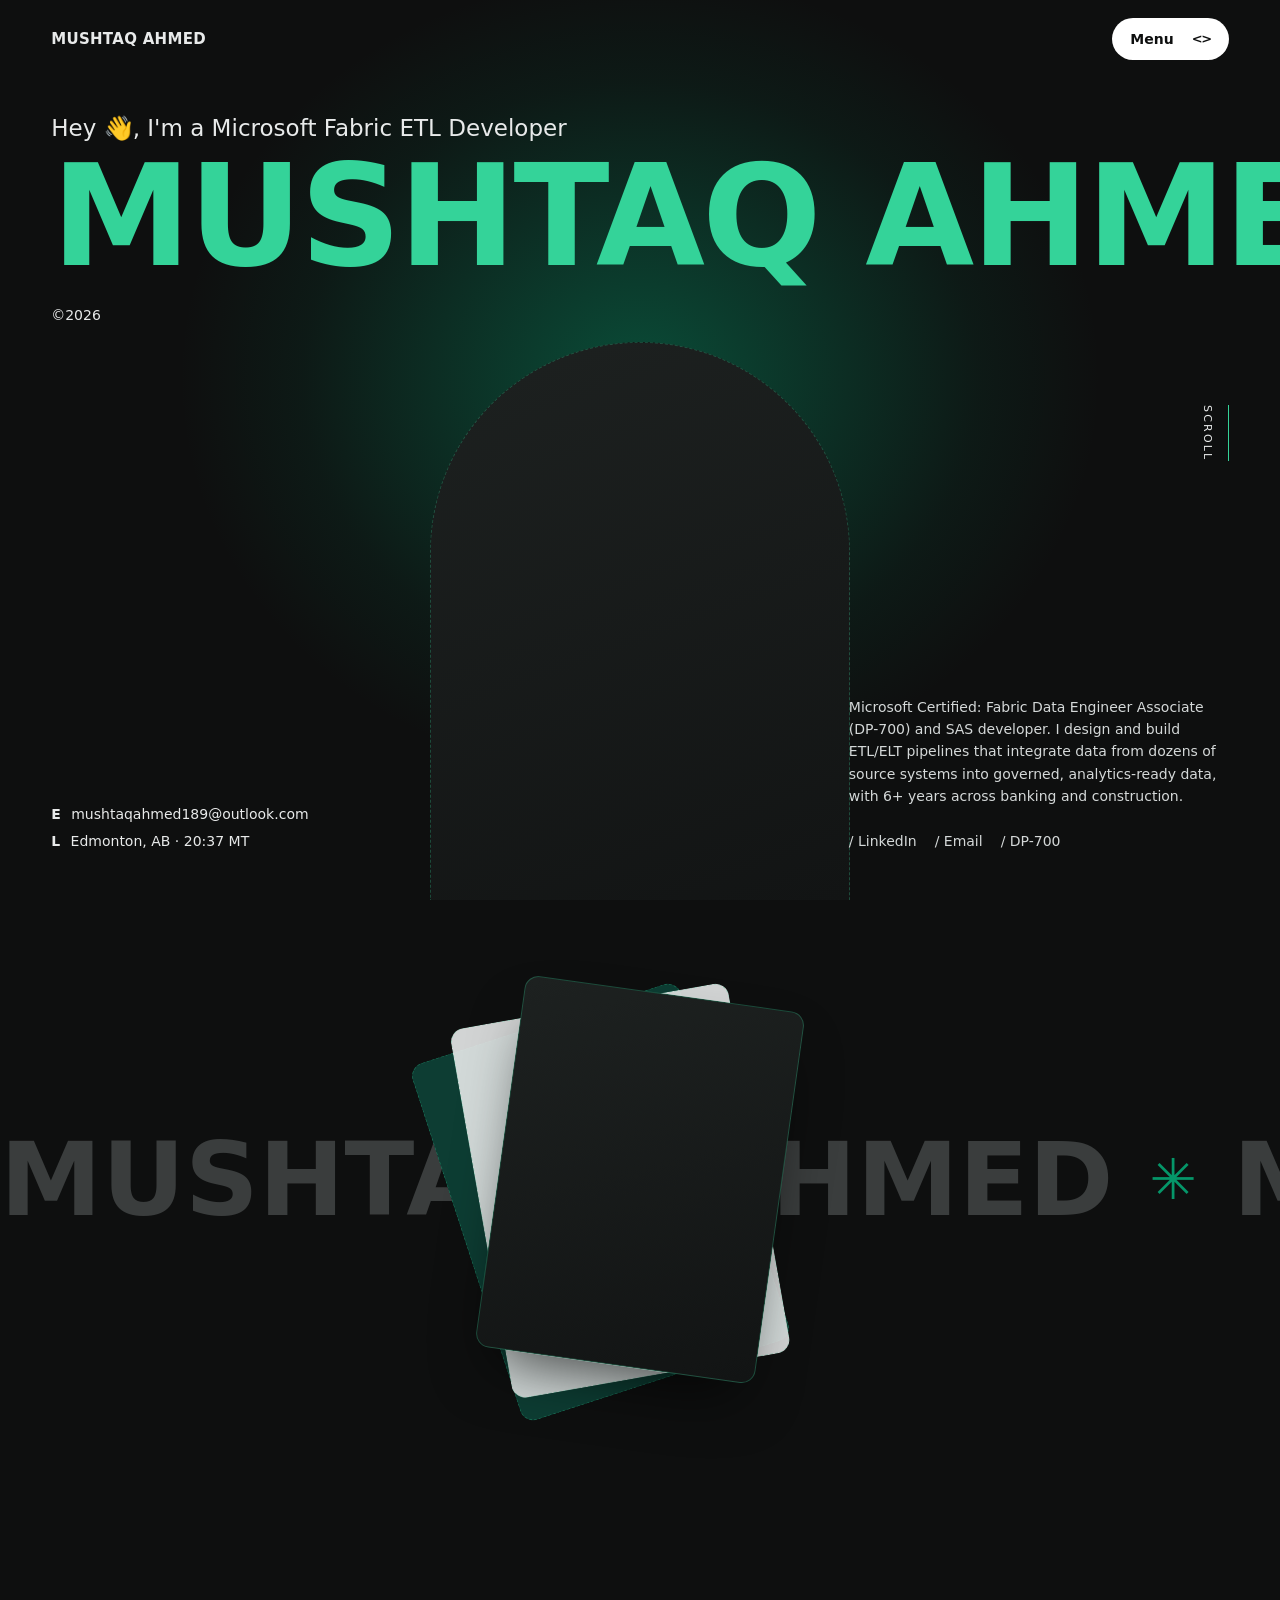
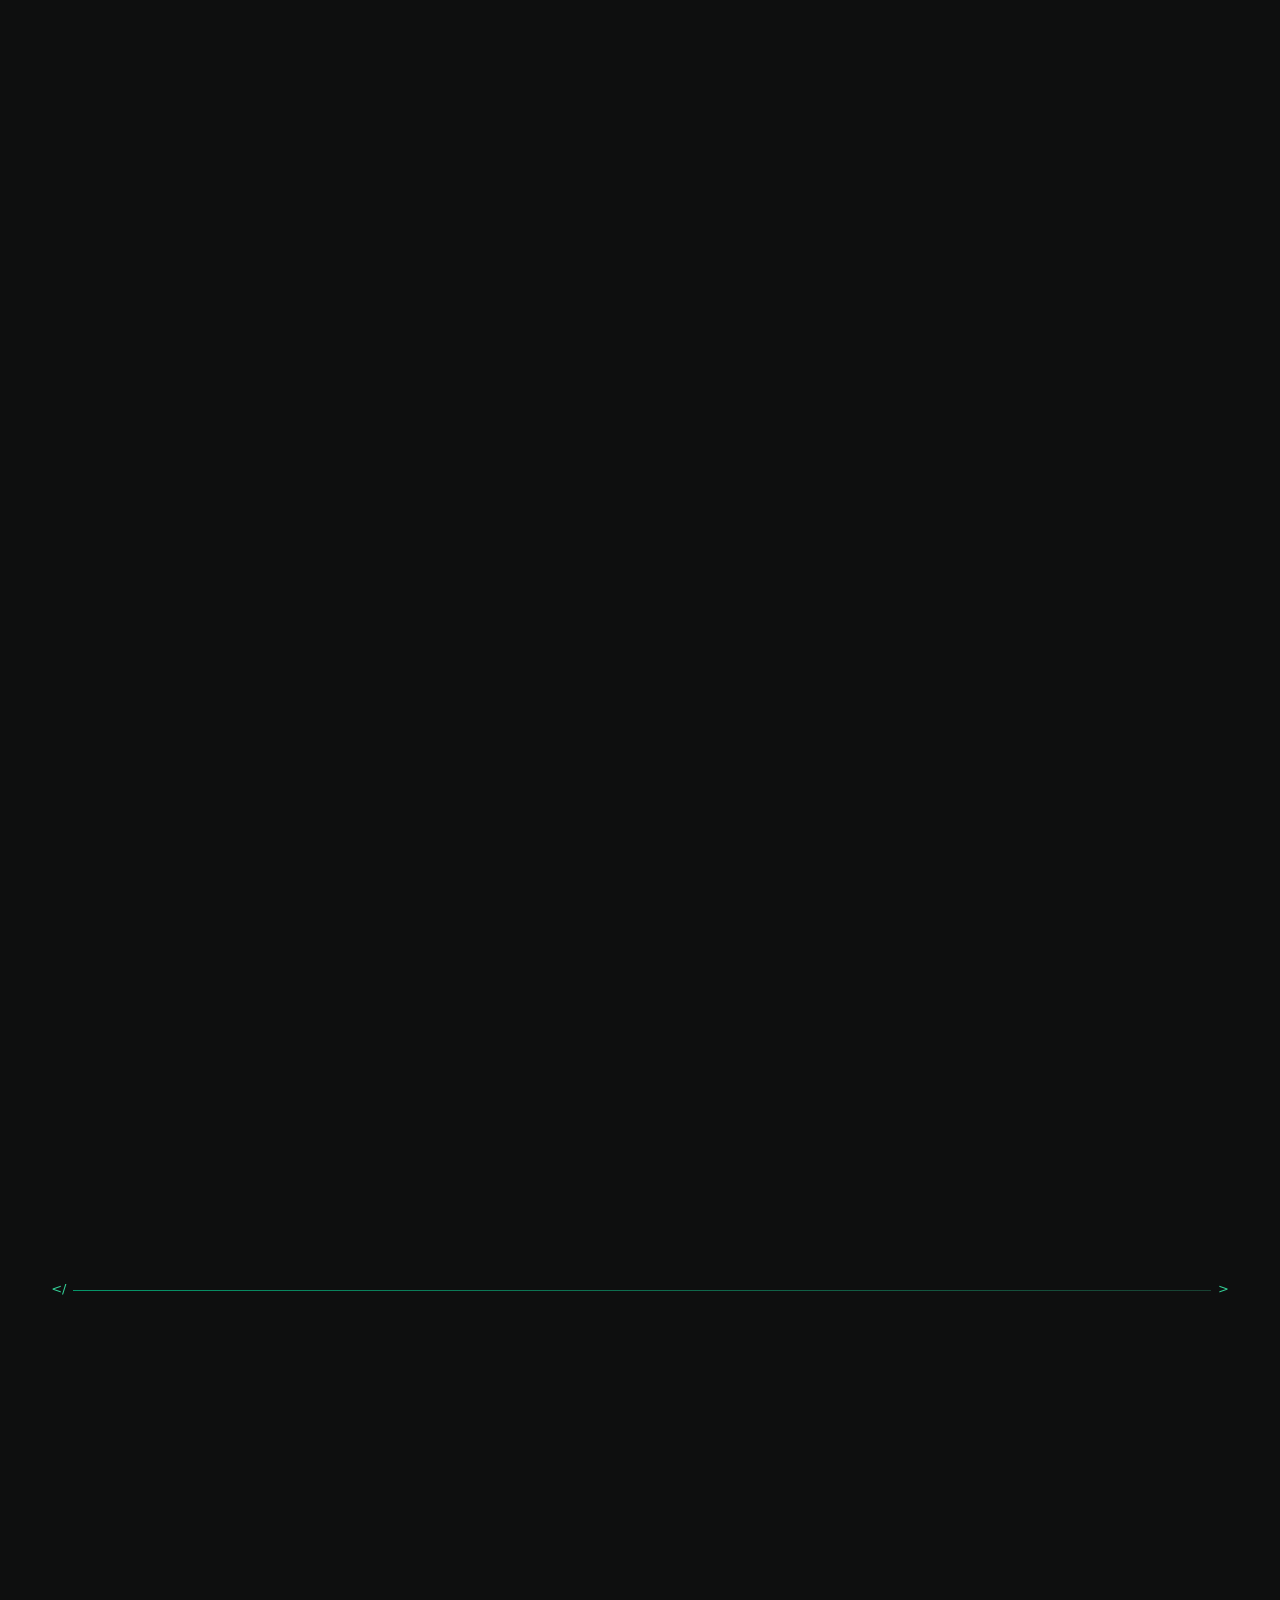
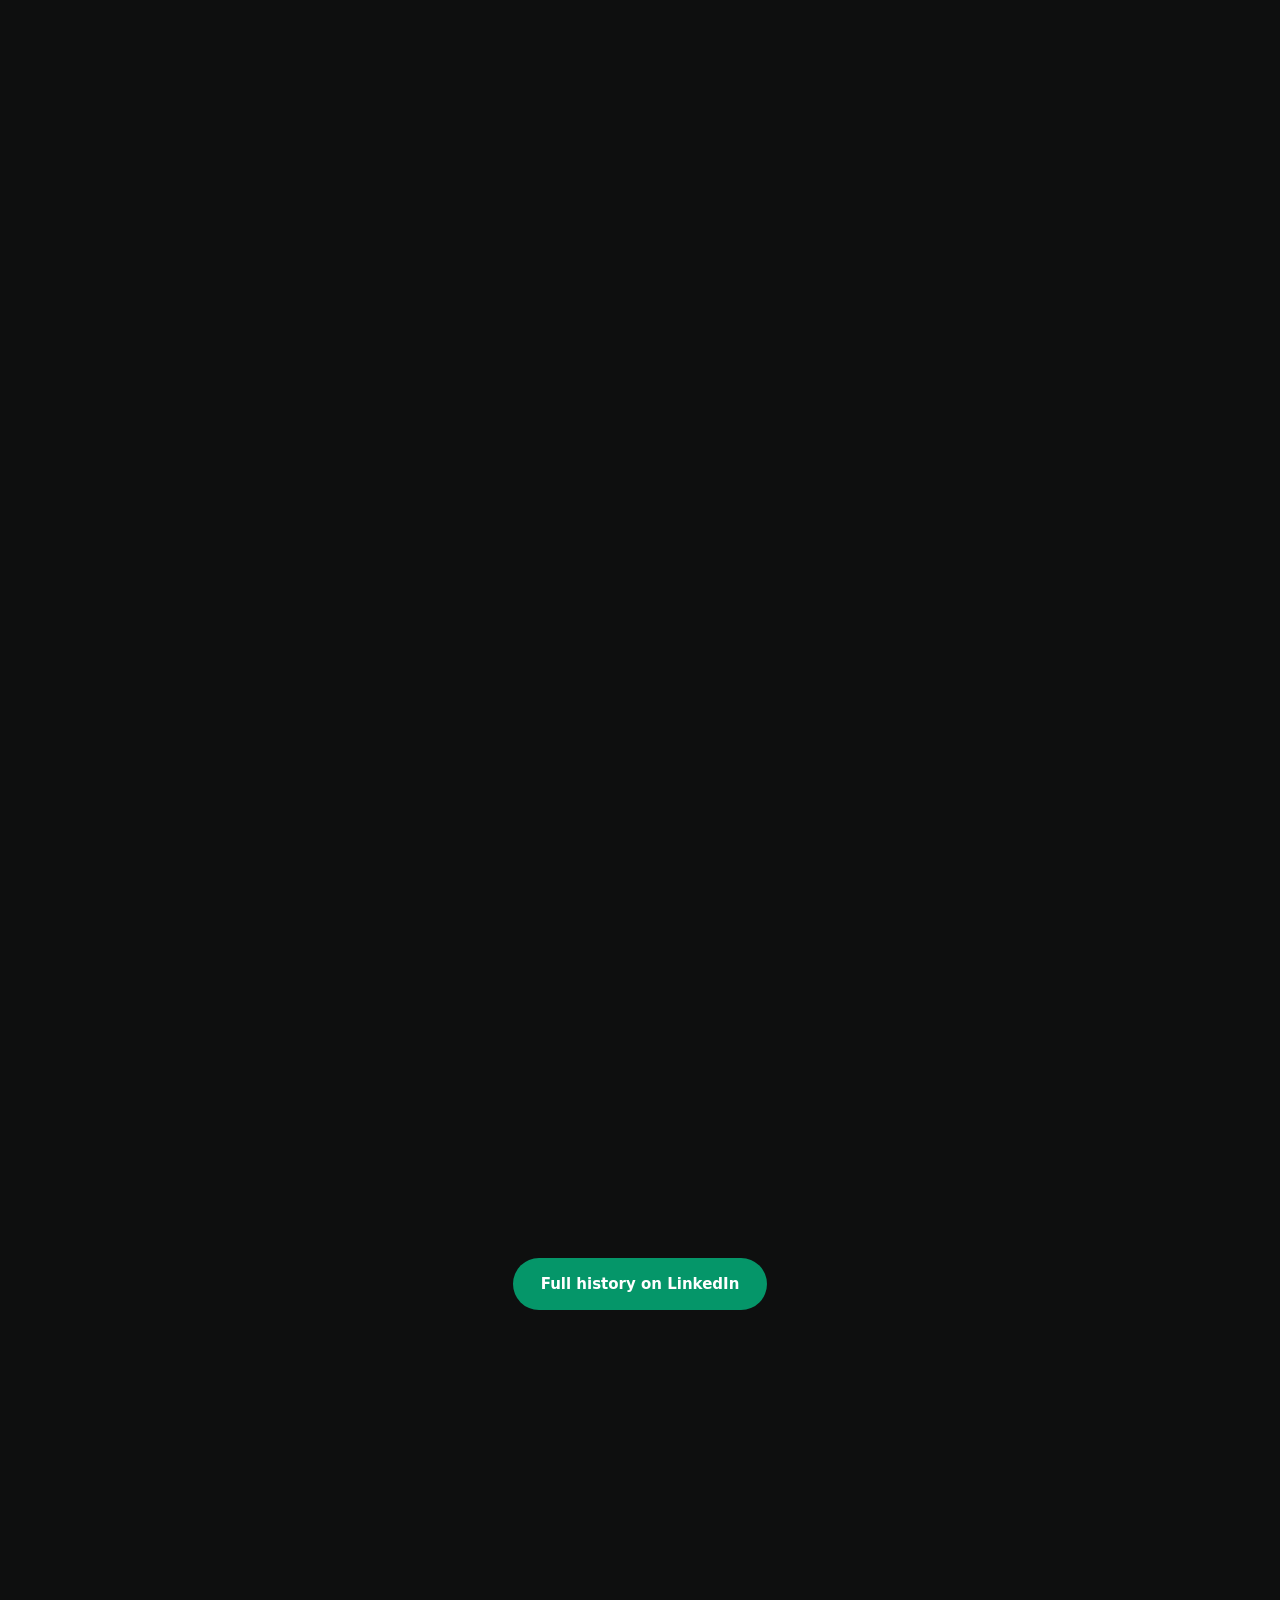
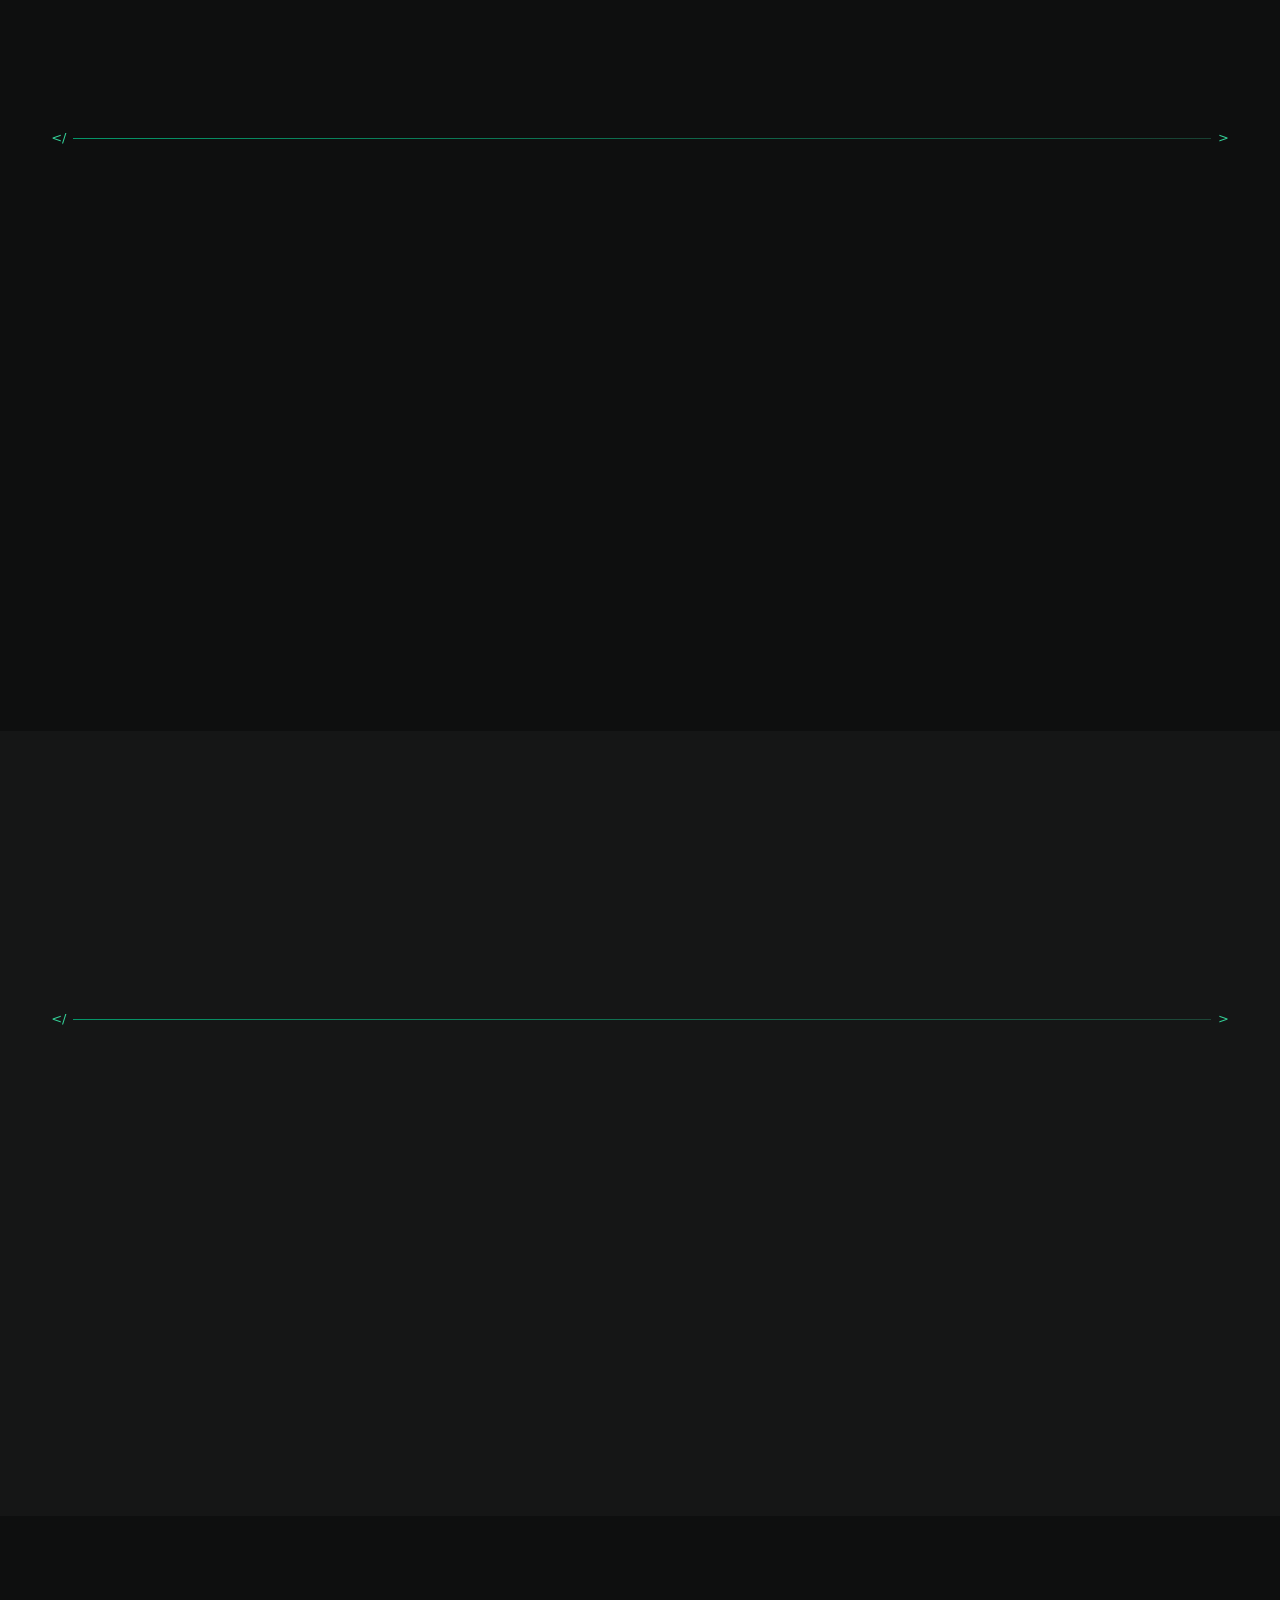
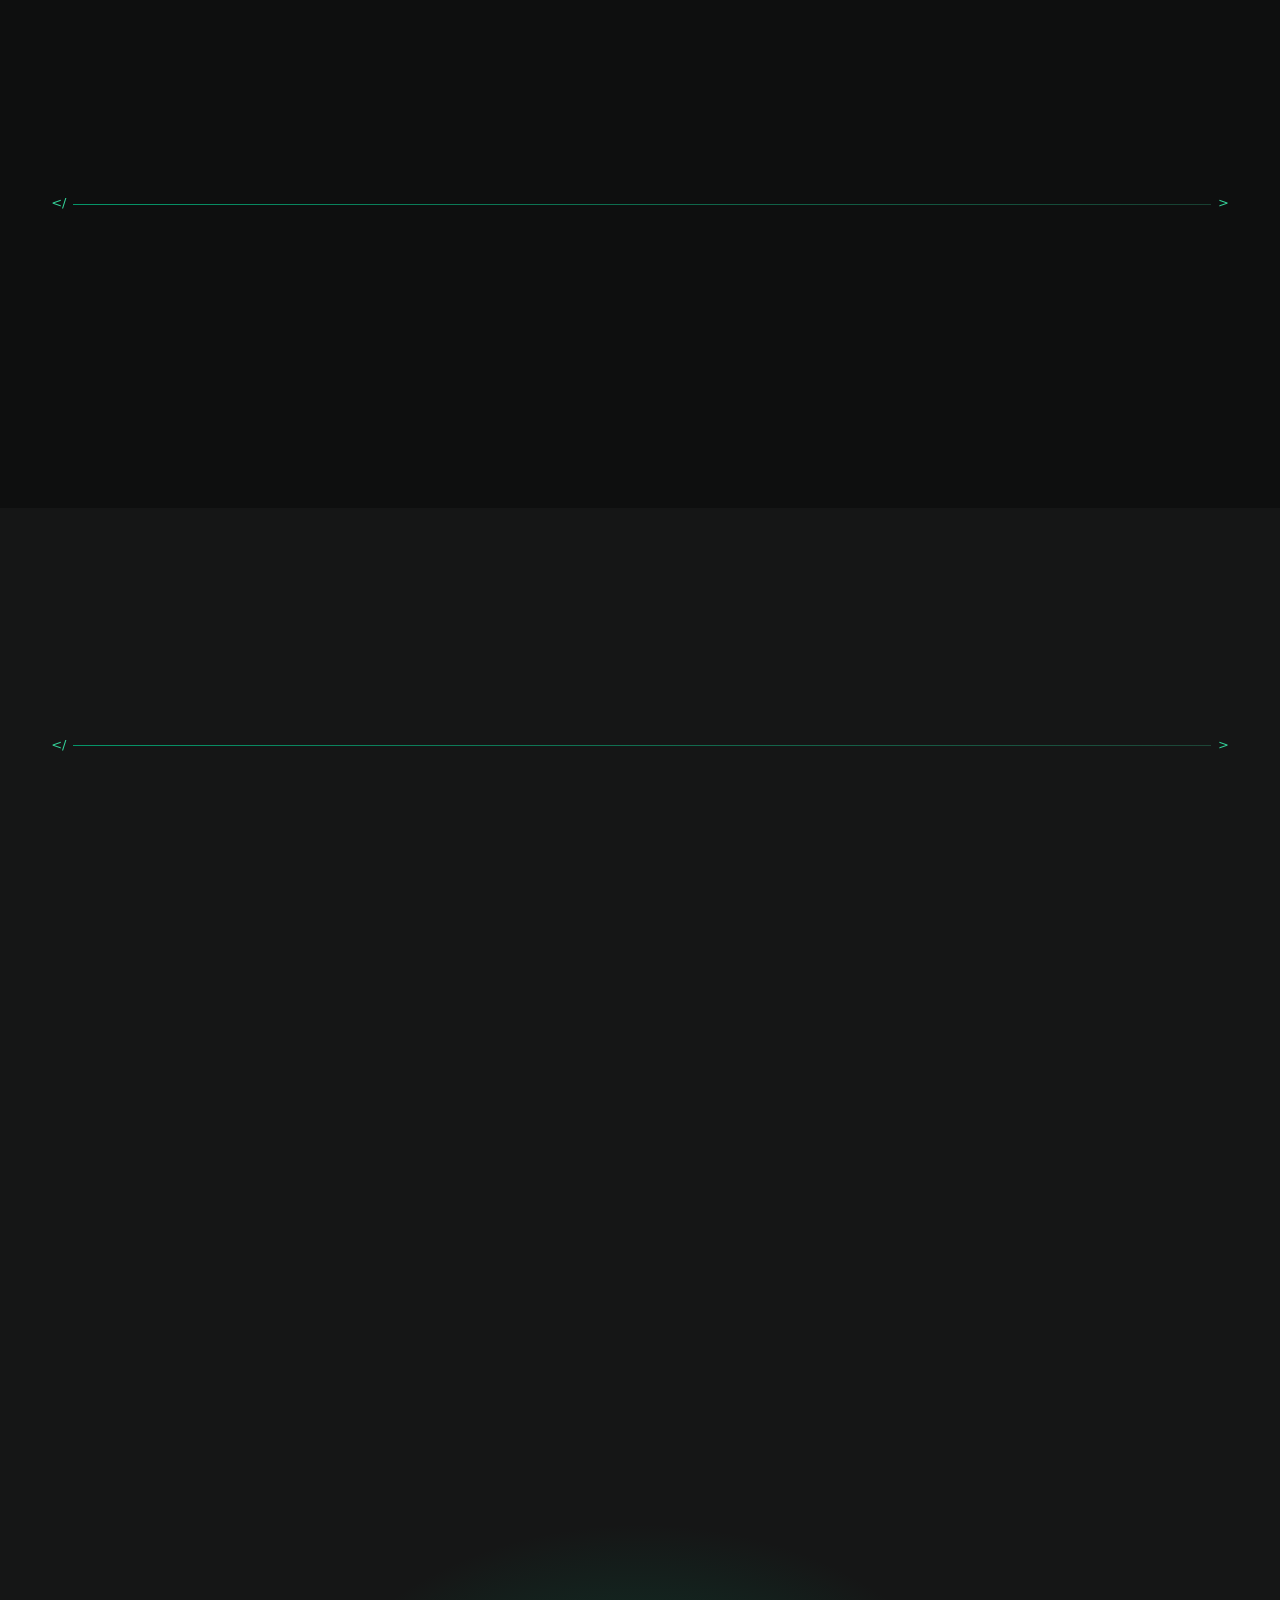
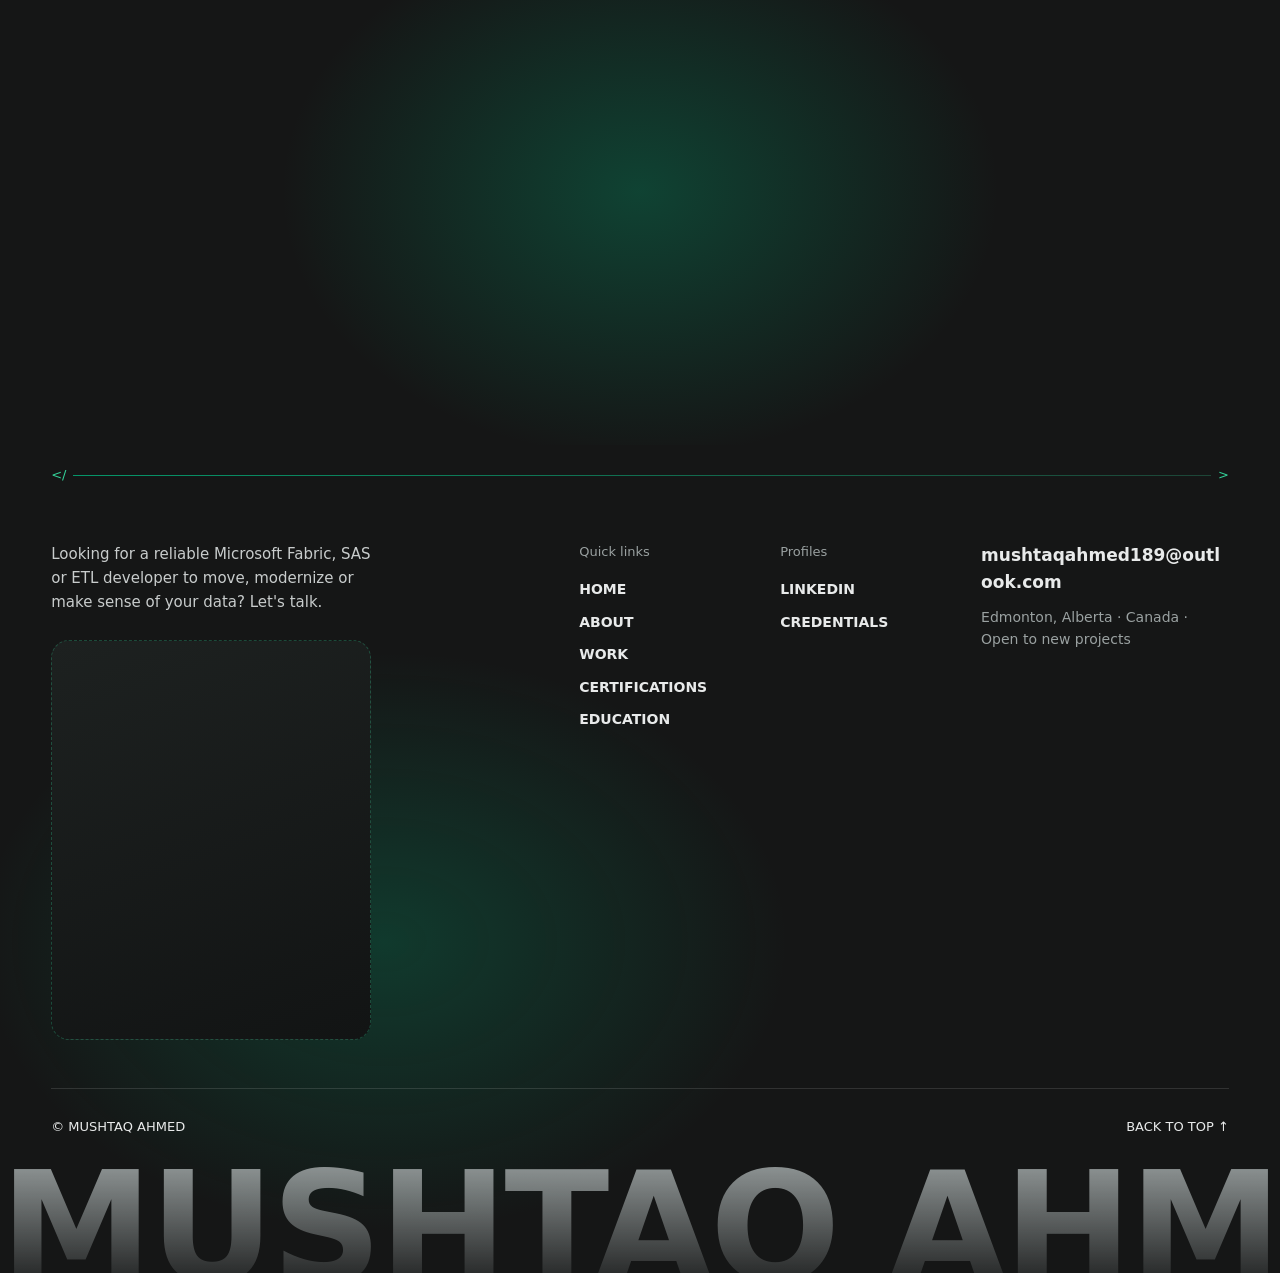
==== commit 5ec4ece7: "Redesign in a DevSync-style layout with Space Grotesk and the deep emerald accent" ====
--- a/v2/index.html
+++ b/v2/index.html
@@ -56,43 +56,26 @@
   </script>
   <link rel="preconnect" href="https://fonts.googleapis.com">
   <link rel="preconnect" href="https://fonts.gstatic.com" crossorigin>
-  <link href="https://fonts.googleapis.com/css2?family=Exo+2:wght@400;500;600;700;800&family=Inter:wght@400;500;600&display=swap" rel="stylesheet">
-  <link rel="stylesheet" href="styles.css?v=20261109">
+  <link href="https://fonts.googleapis.com/css2?family=Space+Grotesk:wght@400;500;600;700&display=swap" rel="stylesheet">
+  <link rel="stylesheet" href="styles.css?v=20261111">
   <script src="boot.js"></script>
 </head>
 <body>
-  <!-- Page-wide interactive network behind the black sections (decorative) -->
-  <canvas class="bg-network" aria-hidden="true"></canvas>
   <a class="skip" href="#main">Skip to content</a>
 
-  <!-- Navigation -->
   <header class="nav" id="nav">
-    <div class="nav__inner">
-      <a href="#top" class="nav__logo" aria-label="Mushtaq Ahmed, back to top">Mushtaq<span>Ahmed</span></a>
-      <nav class="nav__links" aria-label="Primary">
-        <a href="#about">About</a>
-        <a href="#work">Work</a>
-        <a href="#skills">Skills</a>
-        <a href="#certifications">Certifications</a>
-        <a href="#education">Education</a>
-      </nav>
-      <div class="nav__actions">
-        <a class="nav__social" href="https://www.linkedin.com/in/mq-ahmed" target="_blank" rel="noopener noreferrer" aria-label="LinkedIn profile (opens in a new tab)">
-          <svg viewBox="0 0 24 24" width="18" height="18" fill="currentColor" aria-hidden="true"><path d="M20.45 20.45h-3.56v-5.57c0-1.33-.02-3.04-1.85-3.04-1.86 0-2.14 1.45-2.14 2.94v5.67H9.35V9h3.41v1.56h.05c.48-.9 1.64-1.85 3.37-1.85 3.6 0 4.27 2.37 4.27 5.46v6.28zM5.34 7.43a2.06 2.06 0 1 1 0-4.13 2.06 2.06 0 0 1 0 4.13zM7.12 20.45H3.56V9h3.56v11.45zM22.22 0H1.77C.79 0 0 .77 0 1.73v20.54C0 23.23.79 24 1.77 24h20.45c.98 0 1.78-.77 1.78-1.73V1.73C24 .77 23.2 0 22.22 0z"/></svg>
-        </a>
-        <a href="#contact" class="btn btn--lime btn--sm"><span>Get in touch</span></a>
-        <button class="nav__burger" id="burger" type="button" aria-label="Open menu" aria-expanded="false" aria-controls="menu"><span></span><span></span></button>
-      </div>
-    </div>
+    <a href="#top" class="nav__logo">MUSHTAQ AHMED</a>
+    <button class="nav__menu" id="burger" type="button" aria-expanded="false" aria-controls="menu">
+      <span class="nav__menu-label">Menu</span><span class="nav__menu-icon" aria-hidden="true">&lt;&gt;</span>
+    </button>
   </header>
 
-  <!-- Mobile menu -->
   <div class="menu" id="menu" hidden>
-    <nav class="menu__links" aria-label="Mobile">
+    <nav class="menu__links" aria-label="Main">
       <a href="#about"><i>01</i>About</a>
       <a href="#work"><i>02</i>Work</a>
-      <a href="#skills"><i>03</i>Skills</a>
-      <a href="#certifications"><i>04</i>Certifications</a>
+      <a href="#certifications"><i>03</i>Certifications</a>
+      <a href="#process"><i>04</i>Process</a>
       <a href="#education"><i>05</i>Education</a>
       <a href="#contact"><i>06</i>Contact</a>
     </nav>
@@ -105,365 +88,248 @@
   <main id="main">
     <!-- HERO -->
     <section class="hero" id="top">
-      <div class="hero__bg" aria-hidden="true">
-        <canvas class="hero__network"></canvas>
-        <div class="hero__glow hero__glow--a"></div>
-        <div class="hero__glow hero__glow--b"></div>
-        <div class="hero__grid"></div>
-      </div>
-      <div class="container hero__content">
-        <p class="eyebrow hero__eyebrow"><span class="pulse"></span> Open to new projects · Edmonton, AB · <span id="local-time">--:--</span></p>
-        <h1 class="hero__title" aria-label="Mushtaq Ahmed, Microsoft Fabric ETL Developer">
-          <span class="line" aria-hidden="true"><span class="word">Mushtaq</span> <span class="word">Ahmed.</span></span>
-          <span class="line" aria-hidden="true"><span class="word word--outline">Fabric ETL</span> <span class="word word--lime">Developer.</span></span>
-        </h1>
-        <p class="hero__lead">
-          Microsoft Certified: Fabric Data Engineer Associate (DP-700) and SAS developer. I design and build ETL/ELT pipelines
-          that integrate data from dozens of source systems into governed, analytics-ready data, with 6+ years across banking and construction.
-        </p>
-        <div class="hero__cta">
-          <a href="#contact" class="btn btn--lime"><span>Get in touch</span><svg viewBox="0 0 24 24" width="18" height="18" aria-hidden="true"><path d="M5 12h14M13 6l6 6-6 6" fill="none" stroke="currentColor" stroke-width="2" stroke-linecap="round" stroke-linejoin="round"/></svg></a>
-          <a href="#work" class="btn btn--ghost"><span>View my work</span></a>
-        </div>
-      </div>
-      <div class="hero__scroll" aria-hidden="true"><span>Scroll</span><i></i></div>
-      <div class="hero__ticker" aria-hidden="true">
-        <div class="ticker">
-          <div class="ticker__track">
-            <span>Microsoft Fabric</span><b>✦</b><span>ETL / ELT Pipelines</span><b>✦</b><span>Lakehouse &amp; OneLake</span><b>✦</b><span>SAS Viya</span><b>✦</b><span>Azure Data Factory</span><b>✦</b><span>Power BI</span><b>✦</b><span>Data Governance</span><b>✦</b><span>DP-700 Certified</span><b>✦</b>
-            <span>Microsoft Fabric</span><b>✦</b><span>ETL / ELT Pipelines</span><b>✦</b><span>Lakehouse &amp; OneLake</span><b>✦</b><span>SAS Viya</span><b>✦</b><span>Azure Data Factory</span><b>✦</b><span>Power BI</span><b>✦</b><span>Data Governance</span><b>✦</b><span>DP-700 Certified</span><b>✦</b>
+      <div class="container hero__inner">
+        <p class="hero__hey">Hey <span aria-hidden="true">👋</span>, I'm a Microsoft Fabric ETL Developer</p>
+        <h1 class="hero__name">MUSHTAQ AHMED</h1>
+        <p class="hero__year">©<span id="year"></span></p>
+        <!-- Photo spot: drop an <img src="photo.jpg" alt="Mushtaq Ahmed"> inside this element later -->
+        <div class="photo-slot hero__photo" aria-hidden="true"></div>
+        <div class="hero__scroll" aria-hidden="true"><i></i><span>Scroll</span></div>
+        <div class="hero__contact">
+          <a href="mailto:mushtaqahmed189@outlook.com"><b>E</b> mushtaqahmed189@outlook.com</a>
+          <span><b>L</b> Edmonton, AB · <span id="local-time">--:--</span></span>
+        </div>
+        <div class="hero__bio">
+          <p>Microsoft Certified: Fabric Data Engineer Associate (DP-700) and SAS developer. I design and build ETL/ELT pipelines that integrate data from dozens of source systems into governed, analytics-ready data, with 6+ years across banking and construction.</p>
+          <ul class="hero__links">
+            <li><a href="https://www.linkedin.com/in/mq-ahmed" target="_blank" rel="noopener noreferrer">/ LinkedIn<span class="visually-hidden"> (opens in a new tab)</span></a></li>
+            <li><a href="mailto:mushtaqahmed189@outlook.com">/ Email</a></li>
+            <li><a href="#certifications">/ DP-700</a></li>
+          </ul>
+        </div>
+      </div>
+    </section>
+
+    <!-- NAME MARQUEE + PHOTO CARD -->
+    <section class="band" aria-hidden="true">
+      <div class="band__track">
+        <span>MUSHTAQ</span><b>✳</b><span>AHMED</span><b>✳</b><span>MUSHTAQ</span><b>✳</b><span>AHMED</span><b>✳</b>
+        <span>MUSHTAQ</span><b>✳</b><span>AHMED</span><b>✳</b><span>MUSHTAQ</span><b>✳</b><span>AHMED</span><b>✳</b>
+      </div>
+      <!-- Photo spot: drop an <img> inside .photo-slot--front later -->
+      <div class="band__cards">
+        <div class="photo-slot photo-slot--back"></div>
+        <div class="photo-slot photo-slot--mid"></div>
+        <div class="photo-slot photo-slot--front"></div>
+      </div>
+    </section>
+
+    <!-- ABOUT: SKILLS ACCORDION + STATS -->
+    <section class="section" id="about">
+      <div class="container">
+        <div class="about">
+          <div class="about__skills" data-reveal>
+            <p class="label">//Skills</p>
+            <details class="acc" name="skills" open><summary>Microsoft Fabric</summary><ul class="tags"><li>Data Factory Pipelines</li><li>Dataflow Gen2</li><li>Spark Notebooks</li><li>Fabric Warehouse</li><li>Lakehouse</li><li>OneLake</li><li>Delta Lake</li></ul></details>
+            <details class="acc" name="skills"><summary>SAS</summary><ul class="tags"><li>Base SAS</li><li>SAS Macro Language</li><li>PROC SQL</li><li>PROC PYTHON</li><li>SAS Data Integration Studio</li><li>SAS Viya</li><li>SAS Enterprise Guide</li><li>SAS Flow Manager</li></ul></details>
+            <details class="acc" name="skills"><summary>Azure &amp; Integration</summary><ul class="tags"><li>Azure Data Factory</li><li>Azure Data Lake Storage Gen2</li><li>Azure Blob Storage</li><li>Azure SQL Database</li><li>SSIS</li><li>Denodo Data Virtualization</li><li>Pentaho</li><li>Snowflake</li></ul></details>
+            <details class="acc" name="skills"><summary>Databases &amp; Modelling</summary><ul class="tags"><li>SQL Server</li><li>PostgreSQL</li><li>IBM Db2</li><li>Enterprise Data Warehouse (EDW)</li><li>Data Marts</li><li>Star &amp; Snowflake Schemas</li><li>erwin Data Modeler</li></ul></details>
+            <details class="acc" name="skills"><summary>Languages</summary><ul class="tags"><li>SQL</li><li>T-SQL</li><li>Python</li><li>PowerShell</li><li>Unix Shell Scripting</li><li>XML</li><li>JSON</li></ul></details>
+            <details class="acc" name="skills"><summary>BI &amp; Semantic Models</summary><ul class="tags"><li>Power BI</li><li>Semantic Models</li><li>DAX</li><li>Power Query (M)</li><li>SSRS</li></ul></details>
+            <details class="acc" name="skills"><summary>Data Quality &amp; Governance</summary><ul class="tags"><li>Data Profiling</li><li>Data Reconciliation</li><li>Checksum Validation</li><li>Master Data Management (MDM)</li><li>Data Lineage</li><li>Source-to-Target Mapping</li></ul></details>
+            <details class="acc" name="skills"><summary>AI &amp; DevOps</summary><ul class="tags"><li>GitHub Copilot</li><li>Generative AI</li><li>CI/CD</li><li>Fabric Deployment Pipelines</li><li>Team Foundation Server (TFS)</li><li>Jira</li><li>Agile / Scrum</li></ul></details>
           </div>
-        </div>
-      </div>
-    </section>
-
-    <!-- ABOUT / INTRO -->
-    <section class="intro section" id="about">
+          <div class="about__text" data-reveal>
+            <p>I'm a Microsoft Certified Fabric Data Engineer and SAS developer who designs and builds the data pipelines behind regulatory reporting, AML and financial crime monitoring, and executive analytics. Reliable ETL, well-modelled data, and numbers the business can trust.</p>
+            <a href="#contact" class="btn">Get in touch</a>
+          </div>
+        </div>
+        <ul class="stats">
+          <li data-reveal><strong data-count="6" data-suffix="+">6+</strong><span>Years in data engineering</span></li>
+          <li data-reveal><strong data-count="99.5" data-decimals="1" data-suffix="%">99.5%</strong><span>SLA compliance</span></li>
+          <li data-reveal><strong data-count="45" data-prefix="−" data-suffix="%">−45%</strong><span>Production defects</span></li>
+          <li data-reveal><strong data-count="150" data-suffix="+">150+</strong><span>Packages migrated to SAS Viya</span></li>
+        </ul>
+      </div>
+    </section>
+
+    <!-- WORK -->
+    <section class="section" id="work">
       <div class="container">
-        <p class="eyebrow" data-reveal>Who I am</p>
-        <p class="intro__text" data-words>
-          I'm a Microsoft Certified Fabric Data Engineer and SAS developer who designs and builds the data pipelines behind
-          regulatory reporting, AML and financial crime monitoring, and executive analytics. Reliable ETL,
-          well-modelled data, and numbers the business can trust.
-        </p>
-        <ul class="stats" data-reveal>
-          <li class="stat"><strong data-count="6">6</strong><sup>+</sup><span>Years in data engineering</span></li>
-          <li class="stat"><strong data-count="99.5" data-decimals="1">99.5</strong><sup>%</sup><span>SLA compliance</span></li>
-          <li class="stat"><strong data-count="45" data-prefix="−">−45</strong><sup>%</sup><span>Production defects</span></li>
-          <li class="stat"><strong data-count="150">150</strong><sup>+</sup><span>Packages migrated to SAS Viya</span></li>
-        </ul>
-        <a href="#work" class="link-arrow" data-reveal>See selected work <svg viewBox="0 0 24 24" width="18" height="18" aria-hidden="true"><path d="M5 12h14M13 6l6 6-6 6" fill="none" stroke="currentColor" stroke-width="2" stroke-linecap="round" stroke-linejoin="round"/></svg></a>
-      </div>
-    </section>
-
-    <!-- ORGANIZATIONS MARQUEE -->
-    <section class="clients" aria-label="Organizations I have delivered data work for">
-      <p class="clients__label">Data work delivered for</p>
-      <div class="marquee" aria-hidden="true">
-        <div class="marquee__track">
-          <span>PCL Construction</span><span>Canadian Western Bank</span><span>Tantus Solutions Group</span><span>LifeWorks</span><span>Russell Hendrix</span>
-          <span>PCL Construction</span><span>Canadian Western Bank</span><span>Tantus Solutions Group</span><span>LifeWorks</span><span>Russell Hendrix</span>
-          <span>PCL Construction</span><span>Canadian Western Bank</span><span>Tantus Solutions Group</span><span>LifeWorks</span><span>Russell Hendrix</span>
-        </div>
-      </div>
-      <p class="visually-hidden">PCL Construction, Canadian Western Bank, Tantus Solutions Group, LifeWorks and Russell Hendrix.</p>
-    </section>
-
-    <!-- SELECTED WORK -->
-    <section class="section work-section" id="work">
-      <div class="container">
-        <div class="section-head section-head--split">
-          <div>
-            <p class="eyebrow" data-reveal>Selected work</p>
-            <h2 class="h2" data-reveal>Pipelines that power decisions</h2>
-          </div>
-          <p class="section-head__lead" data-reveal>Four engagements across construction, banking and enterprise analytics. Open any card for the challenge, what I did and the measured results.</p>
-        </div>
-
+        <div class="head" data-reveal>
+          <p class="label">//Explore Work</p>
+          <h2>A Showcase of My Selected Work</h2>
+        </div>
+        <div class="rule" aria-hidden="true"><span>&lt;/</span><span>&gt;</span></div>
         <div class="work">
-          <article class="case">
-            <div class="case__top"><span class="case__tag">Client · PCL Construction</span><span class="case__year">2025 — Now</span></div>
-            <div class="case__metric"><strong data-count="20" data-suffix="+">20+</strong><small>source systems unified</small></div>
+          <article class="case" data-reveal>
+            <div class="case__visual"><span class="case__tag">Client · PCL Construction</span><strong data-count="20" data-suffix="+">20+</strong><small>source systems unified</small><span class="case__year">2025 — Now</span></div>
             <h3>Tantus Solutions Group</h3>
             <p>Architected and own the Microsoft Fabric staging &amp; ingestion layer for a national construction leader, spanning Salesforce, Oracle, SAP, AON, HR and Bond. Query performance improved ~40%, with 100% on-time delivery against ingestion SLAs.</p>
-            <ul class="chips chips--sm"><li>Microsoft Fabric</li><li>Dataflow Gen2</li><li>Lakehouse</li><li>Microsoft Purview</li></ul>
-            <p class="case__role">Microsoft Fabric ETL Developer · Edmonton, AB</p>
-            <span class="case__more">Read more <span aria-hidden="true">→</span></span>
-            <button class="case__open" data-open="case-pcl" aria-label="Read more about my work at Tantus Solutions Group for client PCL Construction"></button>
+            <ul class="tags"><li>Microsoft Fabric</li><li>Dataflow Gen2</li><li>Lakehouse</li><li>Microsoft Purview</li></ul>
+            <span class="case__more">Read more <span aria-hidden="true">↗</span></span>
+            <button class="case__open" type="button" data-open="case-pcl" aria-label="Read more about my work at Tantus Solutions Group for client PCL Construction"></button>
           </article>
-
-          <article class="case">
-            <div class="case__top"><span class="case__tag">Client · Canadian Western Bank</span><span class="case__year">2022 — 2025</span></div>
-            <div class="case__metric"><strong data-count="20" data-suffix="M+">20M+</strong><small>records per batch cycle</small></div>
+          <article class="case" data-reveal>
+            <div class="case__visual"><span class="case__tag">Client · Canadian Western Bank</span><strong data-count="20" data-suffix="M+">20M+</strong><small>records per batch cycle</small><span class="case__year">2022 — 2025</span></div>
             <h3>Tantus Solutions Group</h3>
             <p>Owned every incremental ETL pipeline across core banking, AML/KYC and FINTRAC regulatory data, holding 99.5% SLA compliance for three years. Test-driven pipelines cut production defects by 45%.</p>
-            <ul class="chips chips--sm"><li>SAS Data Integration Studio</li><li>SAS Viya</li><li>CDC · SCD Type 2</li><li>Denodo</li></ul>
-            <p class="case__role">ETL Developer / Data Consultant · Edmonton, AB</p>
-            <span class="case__more">Read more <span aria-hidden="true">→</span></span>
-            <button class="case__open" data-open="case-cwb" aria-label="Read more about my work at Tantus Solutions Group for client Canadian Western Bank"></button>
+            <ul class="tags"><li>SAS Data Integration Studio</li><li>SAS Viya</li><li>CDC · SCD Type 2</li><li>Denodo</li></ul>
+            <span class="case__more">Read more <span aria-hidden="true">↗</span></span>
+            <button class="case__open" type="button" data-open="case-cwb" aria-label="Read more about my work at Tantus Solutions Group for client Canadian Western Bank"></button>
           </article>
-
-          <article class="case">
-            <div class="case__top"><span class="case__tag">Toronto, ON</span><span class="case__year">2021 — 2022</span></div>
-            <div class="case__metric"><strong data-count="10" data-suffix="M+">10M+</strong><small>records / day, 0 missed SLAs</small></div>
+          <article class="case" data-reveal>
+            <div class="case__visual"><span class="case__tag">Toronto, ON</span><strong data-count="10" data-suffix="M+">10M+</strong><small>records / day, 0 missed SLAs</small><span class="case__year">2021 — 2022</span></div>
             <h3>LifeWorks</h3>
             <p>Engineered SSIS and Azure Data Factory pipelines for enterprise analytics, tuned SQL workloads for 21% faster performance, and shipped 10+ executive Power BI dashboards.</p>
-            <ul class="chips chips--sm"><li>SSIS</li><li>Azure Data Factory</li><li>Azure SQL</li><li>Power BI</li></ul>
-            <p class="case__role">MSBI Developer</p>
-            <span class="case__more">Read more <span aria-hidden="true">→</span></span>
-            <button class="case__open" data-open="case-lifeworks" aria-label="Read more about LifeWorks"></button>
+            <ul class="tags"><li>SSIS</li><li>Azure Data Factory</li><li>Azure SQL</li><li>Power BI</li></ul>
+            <span class="case__more">Read more <span aria-hidden="true">↗</span></span>
+            <button class="case__open" type="button" data-open="case-lifeworks" aria-label="Read more about LifeWorks"></button>
           </article>
-
-          <article class="case">
-            <div class="case__top"><span class="case__tag">Toronto, ON</span><span class="case__year">2019 — 2021</span></div>
-            <div class="case__metric"><strong data-count="50" data-suffix="+">50+</strong><small>legacy DTS packages modernized</small></div>
+          <article class="case" data-reveal>
+            <div class="case__visual"><span class="case__tag">Toronto, ON</span><strong data-count="50" data-suffix="+">50+</strong><small>legacy DTS packages modernized</small><span class="case__year">2019 — 2021</span></div>
             <h3>Russell Hendrix</h3>
             <p>Migrated end-of-life DTS packages into modular SSIS frameworks, built EDW pipelines ingesting 8M+ records at 99.9% accuracy, and replicated schemas into Snowflake.</p>
-            <ul class="chips chips--sm"><li>SQL Server</li><li>SSIS</li><li>Snowflake</li><li>EDW</li></ul>
-            <p class="case__role">SQL / MSBI Developer</p>
-            <span class="case__more">Read more <span aria-hidden="true">→</span></span>
-            <button class="case__open" data-open="case-rh" aria-label="Read more about Russell Hendrix"></button>
+            <ul class="tags"><li>SQL Server</li><li>SSIS</li><li>Snowflake</li><li>EDW</li></ul>
+            <span class="case__more">Read more <span aria-hidden="true">↗</span></span>
+            <button class="case__open" type="button" data-open="case-rh" aria-label="Read more about Russell Hendrix"></button>
           </article>
         </div>
-      </div>
-    </section>
-
-    <!-- APPROACH -->
-    <section class="section approach">
+        <div class="center"><a class="btn" href="https://www.linkedin.com/in/mq-ahmed" target="_blank" rel="noopener noreferrer">Full history on LinkedIn<span class="visually-hidden"> (opens in a new tab)</span></a></div>
+      </div>
+    </section>
+
+    <!-- CERTIFICATIONS (service-style accordion) -->
+    <section class="section" id="certifications">
       <div class="container">
-        <p class="eyebrow" data-reveal>How I work</p>
-        <h2 class="display display--sm" data-reveal>Bronze to gold,<br>end to end.</h2>
-        <p class="approach__text" data-reveal>Every pipeline follows the medallion pattern: land raw data safely, refine it in layers, and publish models people can trust.</p>
-        <div class="rail" aria-hidden="true"><span class="rail__fill"></span></div>
-        <ol class="pillars">
-          <li class="pillar step">
-            <span>01</span>
-            <h3>Ingest</h3>
-            <p>Fabric Data Factory pipelines and Azure Data Factory extract from 20+ source systems using full, incremental and CDC loads, built to be idempotent and restartable.</p>
-          </li>
-          <li class="pillar step">
-            <span>02</span>
-            <h3>Transform</h3>
-            <p>Dataflow Gen2, Spark notebooks, SAS and T-SQL cleanse, standardize and conform data through the bronze, silver and gold layers in OneLake.</p>
-          </li>
-          <li class="pillar step">
-            <span>03</span>
-            <h3>Model</h3>
-            <p>Dimensional models (star schemas), SCD Type 2 history and Power BI semantic models built for fast, consistent reporting.</p>
-          </li>
-          <li class="pillar step">
-            <span>04</span>
-            <h3>Govern</h3>
-            <p>Data profiling, reconciliation, checksum validation, data lineage and Microsoft Purview classification keep every number auditable.</p>
-          </li>
+        <div class="head" data-reveal>
+          <p class="label">//Credentials</p>
+          <h2>Certified &amp; Always Learning</h2>
+        </div>
+        <div class="rule" aria-hidden="true"><span>&lt;/</span><span>&gt;</span></div>
+        <div class="certs">
+          <div class="certs__visual" data-reveal aria-hidden="true">
+            <span>DP-700</span>
+            <small>Microsoft Certified: Fabric Data Engineer Associate</small>
+          </div>
+          <div class="certs__list" data-reveal>
+            <details class="svc" name="certs" open>
+              <summary><span>Microsoft Certified: Fabric Data Engineer Associate</span><i>(01)</i></summary>
+              <p>Microsoft · Aug 2026. Role-based certification covering data loading patterns, data architectures and orchestration on Microsoft Fabric.</p>
+              <button class="link" type="button" data-open="cert-dp700">Read more ↗</button>
+            </details>
+            <details class="svc" name="certs">
+              <summary><span>SAS SQL Essentials Knowledge Badge</span><i>(02)</i></summary>
+              <p>SAS · Jan 2026. Querying, joining and summarizing data with PROC SQL, plus macro variables and SAS/ACCESS.</p>
+              <button class="link" type="button" data-open="cert-sas">Read more ↗</button>
+            </details>
+            <details class="svc" name="certs">
+              <summary><span>Academy Accreditation: Databricks Fundamentals</span><i>(03)</i></summary>
+              <p>Databricks · Jan 2026. Fundamental concepts of the Databricks Data Intelligence Platform and lakehouse architecture.</p>
+              <button class="link" type="button" data-open="cert-dbx">Read more ↗</button>
+            </details>
+            <details class="svc" name="certs">
+              <summary><span>Courses</span><i>(04)</i></summary>
+              <ol class="courses">
+                <li><span>Responsible AI 2: Governance and Scaling for Leaders</span><span>Amii · Jul 2026</span></li>
+                <li><span>Responsible AI 1: Navigating Innovation in Practice</span><span>Amii · Jul 2026</span></li>
+                <li><span>ML Foundations 2: Strategy, Risk and Responsible AI Integration for Business</span><span>Amii · Jul 2026</span></li>
+                <li><span>ML Foundations 1: Getting Started with AI</span><span>Amii · Jun 2026</span></li>
+                <li><span>Python Data Science: Data Prep &amp; EDA with Python</span><span>Oct 2025</span></li>
+              </ol>
+              <p class="note">Amii is the Alberta Machine Intelligence Institute.</p>
+            </details>
+          </div>
+        </div>
+      </div>
+    </section>
+
+    <!-- PROCESS -->
+    <section class="section section--alt" id="process">
+      <div class="container">
+        <div class="head" data-reveal>
+          <p class="label">//Work Process</p>
+          <h2>Bronze to Gold, End to End</h2>
+        </div>
+        <div class="rule" aria-hidden="true"><span>&lt;/</span><span>&gt;</span></div>
+        <ol class="process">
+          <li data-reveal><span class="process__n" aria-hidden="true">01</span><h3>Ingest</h3><p>Fabric Data Factory pipelines and Azure Data Factory extract from 20+ source systems using full, incremental and CDC loads, built to be idempotent and restartable.</p></li>
+          <li data-reveal><span class="process__n" aria-hidden="true">02</span><h3>Transform</h3><p>Dataflow Gen2, Spark notebooks, SAS and T-SQL cleanse, standardize and conform data through the bronze, silver and gold layers in OneLake.</p></li>
+          <li data-reveal><span class="process__n" aria-hidden="true">03</span><h3>Model</h3><p>Dimensional models (star schemas), SCD Type 2 history and Power BI semantic models built for fast, consistent reporting.</p></li>
+          <li data-reveal><span class="process__n" aria-hidden="true">04</span><h3>Govern</h3><p>Data profiling, reconciliation, checksum validation, data lineage and Microsoft Purview classification keep every number auditable.</p></li>
         </ol>
       </div>
     </section>
 
-    <!-- SKILLS (services-style tabs) -->
-    <section class="section skills-section" id="skills">
+    <!-- ORGANIZATIONS -->
+    <section class="section" id="clients">
       <div class="container">
-        <div class="section-head section-head--split">
-          <div>
-            <p class="eyebrow" data-reveal>Toolkit</p>
-            <h2 class="h2" data-reveal>The tools behind the pipelines</h2>
-          </div>
-          <p class="section-head__lead" data-reveal>Eight areas I work across every day, from ingestion through governance.</p>
-        </div>
-
-        <div class="svc">
-          <div class="svc__tabs" role="tablist" aria-label="Skill areas">
-            <button class="svc__tab is-active" type="button" role="tab" id="tab-fabric" aria-controls="panel-fabric" aria-selected="true"><i>01</i>Microsoft Fabric</button>
-            <button class="svc__tab" type="button" role="tab" id="tab-sas" aria-controls="panel-sas" aria-selected="false" tabindex="-1"><i>02</i>SAS</button>
-            <button class="svc__tab" type="button" role="tab" id="tab-azure" aria-controls="panel-azure" aria-selected="false" tabindex="-1"><i>03</i>Azure &amp; Integration</button>
-            <button class="svc__tab" type="button" role="tab" id="tab-db" aria-controls="panel-db" aria-selected="false" tabindex="-1"><i>04</i>Databases &amp; Modelling</button>
-            <button class="svc__tab" type="button" role="tab" id="tab-lang" aria-controls="panel-lang" aria-selected="false" tabindex="-1"><i>05</i>Languages</button>
-            <button class="svc__tab" type="button" role="tab" id="tab-bi" aria-controls="panel-bi" aria-selected="false" tabindex="-1"><i>06</i>BI &amp; Semantic Models</button>
-            <button class="svc__tab" type="button" role="tab" id="tab-gov" aria-controls="panel-gov" aria-selected="false" tabindex="-1"><i>07</i>Data Quality &amp; Governance</button>
-            <button class="svc__tab" type="button" role="tab" id="tab-ai" aria-controls="panel-ai" aria-selected="false" tabindex="-1"><i>08</i>AI &amp; DevOps</button>
-          </div>
-          <div class="svc__panels">
-            <div class="svc__panel is-active" role="tabpanel" id="panel-fabric" aria-labelledby="tab-fabric" tabindex="0">
-              <h3>Microsoft Fabric</h3>
-              <p class="svc__lead">My daily platform: I own a Fabric ingestion layer spanning 20+ source systems, and I'm certified on it (DP-700).</p>
-              <ul class="chips"><li>Data Factory Pipelines</li><li>Dataflow Gen2</li><li>Spark Notebooks</li><li>Fabric Warehouse</li><li>Lakehouse</li><li>OneLake</li><li>Delta Lake</li></ul>
-            </div>
-            <div class="svc__panel" role="tabpanel" id="panel-sas" aria-labelledby="tab-sas" tabindex="0">
-              <h3>SAS</h3>
-              <p class="svc__lead">Three years of regulated banking pipelines, and the package standard used across 150+ migrations to SAS Viya.</p>
-              <ul class="chips"><li>Base SAS</li><li>SAS Macro Language</li><li>PROC SQL</li><li>PROC PYTHON</li><li>SAS Data Integration Studio</li><li>SAS Viya</li><li>SAS Enterprise Guide</li><li>SAS Flow Manager</li></ul>
-            </div>
-            <div class="svc__panel" role="tabpanel" id="panel-azure" aria-labelledby="tab-azure" tabindex="0">
-              <h3>Azure &amp; Integration</h3>
-              <p class="svc__lead">Moving data reliably between cloud, on-premises and virtualized sources.</p>
-              <ul class="chips"><li>Azure Data Factory</li><li>Azure Data Lake Storage Gen2</li><li>Azure Blob Storage</li><li>Azure SQL Database</li><li>SSIS</li><li>Denodo Data Virtualization</li><li>Pentaho</li><li>Snowflake</li></ul>
-            </div>
-            <div class="svc__panel" role="tabpanel" id="panel-db" aria-labelledby="tab-db" tabindex="0">
-              <h3>Databases &amp; Modelling</h3>
-              <p class="svc__lead">Warehouses and models designed for fast, consistent reporting.</p>
-              <ul class="chips"><li>SQL Server</li><li>PostgreSQL</li><li>IBM Db2</li><li>Enterprise Data Warehouse (EDW)</li><li>Data Marts</li><li>Star &amp; Snowflake Schemas</li><li>erwin Data Modeler</li></ul>
-            </div>
-            <div class="svc__panel" role="tabpanel" id="panel-lang" aria-labelledby="tab-lang" tabindex="0">
-              <h3>Languages</h3>
-              <p class="svc__lead">The languages I write pipelines, transformations and automation in.</p>
-              <ul class="chips"><li>SQL</li><li>T-SQL</li><li>Python</li><li>PowerShell</li><li>Unix Shell Scripting</li><li>XML</li><li>JSON</li></ul>
-            </div>
-            <div class="svc__panel" role="tabpanel" id="panel-bi" aria-labelledby="tab-bi" tabindex="0">
-              <h3>BI &amp; Semantic Models</h3>
-              <p class="svc__lead">Semantic models and dashboards that leadership actually uses.</p>
-              <ul class="chips"><li>Power BI</li><li>Semantic Models</li><li>DAX</li><li>Power Query (M)</li><li>SSRS</li></ul>
-            </div>
-            <div class="svc__panel" role="tabpanel" id="panel-gov" aria-labelledby="tab-gov" tabindex="0">
-              <h3>Data Quality &amp; Governance</h3>
-              <p class="svc__lead">Making every number auditable, from source to report.</p>
-              <ul class="chips"><li>Data Profiling</li><li>Data Reconciliation</li><li>Checksum Validation</li><li>Master Data Management (MDM)</li><li>Data Lineage</li><li>Source-to-Target Mapping</li></ul>
-            </div>
-            <div class="svc__panel" role="tabpanel" id="panel-ai" aria-labelledby="tab-ai" tabindex="0">
-              <h3>AI &amp; DevOps</h3>
-              <p class="svc__lead">Shipping safely and faster, with AI-assisted development and governed releases.</p>
-              <ul class="chips"><li>GitHub Copilot</li><li>Generative AI</li><li>CI/CD</li><li>Fabric Deployment Pipelines</li><li>Team Foundation Server (TFS)</li><li>Jira</li><li>Agile / Scrum</li></ul>
-            </div>
-          </div>
-        </div>
-      </div>
-    </section>
-
-    <!-- CERTIFICATIONS -->
-    <section class="section certs-section" id="certifications">
+        <div class="head" data-reveal>
+          <p class="label">//Organizations</p>
+          <h2>Data Work Delivered For</h2>
+        </div>
+        <div class="rule" aria-hidden="true"><span>&lt;/</span><span>&gt;</span></div>
+        <ul class="orgs" data-reveal>
+          <li>PCL Construction</li><li>Canadian Western Bank</li><li>Tantus Solutions Group</li><li>LifeWorks</li><li>Russell Hendrix</li>
+        </ul>
+      </div>
+    </section>
+
+    <!-- EDUCATION (blog-card style) -->
+    <section class="section section--alt" id="education">
       <div class="container">
-        <div class="section-head section-head--split">
-          <div>
-            <p class="eyebrow" data-reveal>Credentials</p>
-            <h2 class="h2" data-reveal>Certified &amp; always learning</h2>
-          </div>
-          <p class="section-head__lead" data-reveal>Open a credential to see the official certificate, what it covers, and a link to verify it.</p>
-        </div>
-        <ul class="cert-cards">
-          <li class="cred-feature">
-            <span class="cred-feature__badge">DP-700</span>
-            <div>
-              <h3>Microsoft Certified: Fabric Data Engineer Associate</h3>
-              <p>Microsoft · Aug 2026</p>
-              <span class="case__more">Read more <span aria-hidden="true">→</span></span>
-            </div>
-            <button class="case__open" data-open="cert-dp700" aria-label="Read more about Microsoft Certified: Fabric Data Engineer Associate"></button>
-          </li>
-          <li class="cred-feature">
-            <span class="cred-feature__badge">SAS</span>
-            <div>
-              <h3>SAS SQL Essentials Knowledge Badge</h3>
-              <p>SAS · Jan 2026</p>
-              <span class="case__more">Read more <span aria-hidden="true">→</span></span>
-            </div>
-            <button class="case__open" data-open="cert-sas" aria-label="Read more about SAS SQL Essentials Knowledge Badge"></button>
-          </li>
-          <li class="cred-feature">
-            <span class="cred-feature__badge cred-feature__badge--long">Databricks</span>
-            <div>
-              <h3>Academy Accreditation: Databricks Fundamentals</h3>
-              <p>Databricks · Jan 2026</p>
-              <span class="case__more">Read more <span aria-hidden="true">→</span></span>
-            </div>
-            <button class="case__open" data-open="cert-dbx" aria-label="Read more about Academy Accreditation: Databricks Fundamentals"></button>
-          </li>
-        </ul>
-        <div class="courses">
-          <h3 class="svc__sub">Courses</h3>
-          <ol class="questions">
-            <li><span>Responsible AI 2: Governance and Scaling for Leaders</span><span class="q-meta">Amii · Jul 2026</span></li>
-            <li><span>Responsible AI 1: Navigating Innovation in Practice</span><span class="q-meta">Amii · Jul 2026</span></li>
-            <li><span>ML Foundations 2: Strategy, Risk and Responsible AI Integration for Business</span><span class="q-meta">Amii · Jul 2026</span></li>
-            <li><span>ML Foundations 1: Getting Started with AI</span><span class="q-meta">Amii · Jun 2026</span></li>
-            <li><span>Python Data Science: Data Prep &amp; EDA with Python</span><span class="q-meta">Oct 2025</span></li>
-          </ol>
-          <p class="cred-note">Amii is the Alberta Machine Intelligence Institute.</p>
-        </div>
-      </div>
-    </section>
-
-    <!-- EDUCATION (light band) -->
-    <section class="section values" id="education">
-      <div class="container values__grid">
-        <div>
-          <p class="eyebrow eyebrow--dark" data-reveal>Education</p>
-          <h2 class="h2" data-reveal>Where I studied</h2>
-          <p data-reveal>A master's in computer networks and a bachelor's in computer science: the engineering foundation under the data work.</p>
-        </div>
-        <ul class="values__stack">
-          <li class="value edu-card" data-reveal>
-            <span class="edu-card__logo"><img src="logos/tmu.svg" alt="Toronto Metropolitan University logo" width="80" height="44"></span>
-            <div>
-              <span class="edu-card__years">2020 — 2021</span>
-              <h3>Master of Engineering, Computer Networks</h3>
-              <p>Toronto Metropolitan University (formerly Ryerson University)</p>
-            </div>
-          </li>
-          <li class="value edu-card" data-reveal>
-            <span class="edu-card__logo"><img src="logos/sr-university.png" alt="SR University logo" width="56" height="56"></span>
-            <div>
-              <span class="edu-card__years">2015 — 2019</span>
-              <h3>Bachelor of Technology, Computer Science &amp; Engineering</h3>
-              <p>SR University</p>
-            </div>
-          </li>
-        </ul>
+        <div class="head" data-reveal>
+          <p class="label">//Education</p>
+          <h2>Where I Studied</h2>
+        </div>
+        <div class="rule" aria-hidden="true"><span>&lt;/</span><span>&gt;</span></div>
+        <div class="edu">
+          <article class="edu__card" data-reveal>
+            <div class="edu__logo"><img src="logos/tmu.svg" alt="Toronto Metropolitan University logo" width="80" height="44"></div>
+            <p class="edu__meta"><span class="tag">Master's</span> | 2020 — 2021</p>
+            <h3>Master of Engineering, Computer Networks</h3>
+            <p>Toronto Metropolitan University (formerly Ryerson University)</p>
+          </article>
+          <article class="edu__card" data-reveal>
+            <div class="edu__logo"><img src="logos/sr-university.png" alt="SR University logo" width="56" height="56"></div>
+            <p class="edu__meta"><span class="tag">Bachelor's</span> | 2015 — 2019</p>
+            <h3>Bachelor of Technology, Computer Science &amp; Engineering</h3>
+            <p>SR University</p>
+          </article>
+        </div>
       </div>
     </section>
 
     <!-- CTA -->
     <section class="cta">
-      <div class="cta__glow" aria-hidden="true"></div>
-      <div class="container cta__inner">
-        <p class="eyebrow" data-reveal>Let's work together</p>
-        <h2 class="cta__title" data-reveal>Got data that needs <em>moving, modernizing</em> or making sense of?</h2>
-        <div class="hero__cta" data-reveal>
-          <a href="mailto:mushtaqahmed189@outlook.com" class="btn btn--lime btn--lg"><span>Email me</span><svg viewBox="0 0 24 24" width="18" height="18" aria-hidden="true"><path d="M5 12h14M13 6l6 6-6 6" fill="none" stroke="currentColor" stroke-width="2" stroke-linecap="round" stroke-linejoin="round"/></svg></a>
-          <a href="https://www.linkedin.com/in/mq-ahmed" target="_blank" rel="noopener noreferrer" class="btn btn--ghost btn--lg"><span>Connect on LinkedIn</span><span class="visually-hidden"> (opens in a new tab)</span></a>
-        </div>
-      </div>
+      <h2 class="cta__title" data-reveal>Ready to take your <br>data to <a class="cta__btn" href="mailto:mushtaqahmed189@outlook.com">Get in touch</a><br>the next level?</h2>
     </section>
   </main>
 
-  <!-- Footer / contact -->
+  <!-- FOOTER -->
   <footer class="footer" id="contact">
-    <div class="footer__big" aria-hidden="true">Mushtaq</div>
     <div class="container">
-      <div class="footer__top">
-        <div class="footer__brand">
-          <p class="footer__name">Mushtaq Ahmed</p>
-          <p>Microsoft Fabric ETL Developer · Data Engineer</p>
-          <p class="footer__status"><span class="pulse"></span> Open to new projects</p>
-        </div>
-        <div class="footer__col">
-          <h2 class="footer__h">Navigate</h2>
-          <a href="#about">About</a>
-          <a href="#work">Work</a>
-          <a href="#skills">Skills</a>
-          <a href="#certifications">Certifications</a>
-          <a href="#education">Education</a>
-        </div>
-        <div class="footer__col footer__contact">
-          <h2 class="footer__h">Contact</h2>
-          <a class="ccard" href="mailto:mushtaqahmed189@outlook.com">
-            <span class="ccard__icon" aria-hidden="true"><svg viewBox="0 0 24 24" width="20" height="20"><path d="M4 6h16v12H4zM4 7l8 6 8-6" fill="none" stroke="currentColor" stroke-width="1.8" stroke-linejoin="round"/></svg></span>
-            <span><small>Email</small>mushtaqahmed189@outlook.com</span>
-          </a>
-          <a class="ccard" href="https://www.linkedin.com/in/mq-ahmed" target="_blank" rel="noopener noreferrer">
-            <span class="ccard__icon" aria-hidden="true"><svg viewBox="0 0 24 24" width="18" height="18" fill="currentColor"><path d="M20.45 20.45h-3.56v-5.57c0-1.33-.02-3.04-1.85-3.04-1.86 0-2.14 1.45-2.14 2.94v5.67H9.35V9h3.41v1.56h.05c.48-.9 1.64-1.85 3.37-1.85 3.6 0 4.27 2.37 4.27 5.46v6.28zM5.34 7.43a2.06 2.06 0 1 1 0-4.13 2.06 2.06 0 0 1 0 4.13zM7.12 20.45H3.56V9h3.56v11.45zM22.22 0H1.77C.79 0 0 .77 0 1.73v20.54C0 23.23.79 24 1.77 24h20.45c.98 0 1.78-.77 1.78-1.73V1.73C24 .77 23.2 0 22.22 0z"/></svg></span>
-            <span><small>LinkedIn</small>linkedin.com/in/mq-ahmed<span class="visually-hidden"> (opens in a new tab)</span></span>
-          </a>
-          <p class="ccard ccard--plain">
-            <span class="ccard__icon" aria-hidden="true"><svg viewBox="0 0 24 24" width="20" height="20"><path d="M12 21s-7-6.2-7-11.5A7 7 0 0 1 19 9.5C19 14.8 12 21 12 21z" fill="none" stroke="currentColor" stroke-width="1.8"/><circle cx="12" cy="9.5" r="2.5" fill="none" stroke="currentColor" stroke-width="1.8"/></svg></span>
-            <span><small>Based in</small>Edmonton, Alberta · Canada</span>
-          </p>
-        </div>
-      </div>
-      <div class="footer__bottom">
-        <span>© <span id="year"></span> Mushtaq Ahmed</span>
-        <a href="#top" class="totop">Back to top <span aria-hidden="true">↑</span></a>
-      </div>
-    </div>
+      <div class="rule" aria-hidden="true"><span>&lt;/</span><span>&gt;</span></div>
+      <div class="footer__grid">
+        <div class="footer__intro">
+          <p>Looking for a reliable Microsoft Fabric, SAS or ETL developer to move, modernize or make sense of your data? Let's talk.</p>
+          <!-- Photo spot: drop an <img> inside this element later -->
+          <div class="photo-slot footer__photo" aria-hidden="true"></div>
+        </div>
+        <div class="footer__cols">
+          <div><h2 class="footer__h">Quick links</h2><a href="#top">Home</a><a href="#about">About</a><a href="#work">Work</a><a href="#certifications">Certifications</a><a href="#education">Education</a></div>
+          <div><h2 class="footer__h">Profiles</h2><a href="https://www.linkedin.com/in/mq-ahmed" target="_blank" rel="noopener noreferrer">LinkedIn<span class="visually-hidden"> (opens in a new tab)</span></a><a href="#certifications">Credentials</a></div>
+          <div class="footer__contact">
+            <a class="footer__email" href="mailto:mushtaqahmed189@outlook.com">mushtaqahmed189@outlook.com</a>
+            <p>Edmonton, Alberta · Canada · Open to new projects</p>
+          </div>
+        </div>
+      </div>
+      <div class="footer__bottom"><span>© Mushtaq Ahmed</span><a href="#top">Back to top ↑</a></div>
+    </div>
+    <p class="footer__big" aria-hidden="true">MUSHTAQ AHMED</p>
   </footer>
+
 
   <!-- "Read more" drawers -->
   <dialog class="drawer drawer--navy" id="case-pcl" aria-labelledby="case-pcl-title" data-lenis-prevent>
@@ -803,9 +669,6 @@
     </div>
   </dialog>
 
-  <script src="vendor/gsap.min.js"></script>
-  <script src="vendor/ScrollTrigger.min.js"></script>
-  <script src="vendor/lenis.min.js"></script>
-  <script src="script.js?v=20261109"></script>
+  <script src="script.js?v=20261111"></script>
 </body>
 </html>
--- a/v2/styles.css
+++ b/v2/styles.css
@@ -1,803 +1,270 @@
 /* =========================================================
-   Mushtaq Ahmed — portfolio
-   Theme and format adapted from the Tantus redesign:
-   deep teal #205352, sage #597B7C and a deep emerald accent #059669 on a near-black teal base
+   Mushtaq Ahmed — portfolio (DevSync-style layout, built from scratch)
+   Near-black base, emerald accent, Space Grotesk type
    ========================================================= */
 :root {
-  --ink: #051414;
-  --deep: #071a1a;
-  --teal-900: #0b2524;
-  --teal-800: #0f3130;
-  --teal: #205352;
-  --sage: #597b7c;
-  --sage-hi: #8fb1b2;      /* sage lightened for small text on dark (AA contrast) */
-  --lime: #059669;
-  --lime-hi: #b6ecd2;
-  --mist: #e9f0ef;
-  --paper: #f4f7f6;
-  --white: #ffffff;
-  --text: rgba(233, 240, 239, 0.86);
-  --muted: rgba(233, 240, 239, 0.66);
-  --line: rgba(233, 240, 239, 0.12);
-  --glass: rgba(255, 255, 255, 0.04);
-
-  --f-display: "Exo 2", system-ui, sans-serif;
-  --f-body: "Inter", system-ui, -apple-system, "Segoe UI", sans-serif;
-
-  --ease: cubic-bezier(0.22, 1, 0.36, 1);
-  --ease-in-out: cubic-bezier(0.76, 0, 0.24, 1);
-  --radius: 22px;
-  --gutter: clamp(16px, 4vw, 48px);
-  --maxw: 1320px;
-}
-
+  --bg: #0e0f0f;
+  --bg-alt: #151616;
+  --card: #1a1b1b;
+  --text: #e8eaea;
+  --muted: #9aa1a1;
+  --line: rgba(255, 255, 255, .12);
+  --accent: #059669;      /* deep emerald: buttons and fills */
+  --accent-hi: #34d399;   /* brighter emerald: text accents (readable on black) */
+  --f: "Space Grotesk", system-ui, -apple-system, "Segoe UI", sans-serif;
+  --ease: cubic-bezier(.22, 1, .36, 1);
+  --gutter: clamp(16px, 4vw, 56px);
+  --maxw: 1240px;
+}
 *, *::before, *::after { box-sizing: border-box; }
-/* `clip` (not `hidden`) prevents sideways wiggle on phones without creating a scroll container */
-html { -webkit-text-size-adjust: 100%; scroll-behavior: smooth; overflow-x: clip; }
-html.lenis, html.lenis body { height: auto; }
-.lenis.lenis-smooth { scroll-behavior: auto !important; }
-
-body {
-  margin: 0;
-  background: var(--deep);
-  color: var(--text);
-  font-family: var(--f-body);
-  font-size: clamp(16px, 1.05vw, 18px);
-  line-height: 1.65;
-  -webkit-font-smoothing: antialiased;
-}
+html { scroll-behavior: smooth; overflow-x: clip; -webkit-text-size-adjust: 100%; }
+body { margin: 0; background: var(--bg); color: var(--text); font-family: var(--f); font-size: clamp(15px, 1vw, 17px); line-height: 1.6; -webkit-font-smoothing: antialiased; }
 img { max-width: 100%; display: block; }
 a { color: inherit; text-decoration: none; }
-button { font: inherit; color: inherit; background: none; border: 0; cursor: pointer; }
+button { font: inherit; color: inherit; background: none; border: 0; cursor: pointer; padding: 0; }
 ul, ol { list-style: none; margin: 0; padding: 0; }
-::selection { background: var(--lime); color: var(--ink); }
-
-/* ---------- Accessibility helpers ---------- */
-:focus-visible { outline: 2px solid var(--lime); outline-offset: 3px; border-radius: 6px; }
-.values :focus-visible { outline-color: var(--teal); }
-.skip {
-  position: fixed; top: -60px; left: 16px; z-index: 1000;
-  background: var(--lime); color: var(--ink); padding: 10px 16px; border-radius: 8px; font-weight: 600;
-  transition: top 0.2s;
-}
+h1, h2, h3, p { margin: 0; }
+::selection { background: var(--accent); color: #fff; }
+:focus-visible { outline: 2px solid var(--accent-hi); outline-offset: 3px; border-radius: 6px; }
+.visually-hidden { position: absolute; width: 1px; height: 1px; overflow: hidden; clip: rect(0 0 0 0); white-space: nowrap; }
+.skip { position: fixed; top: -60px; left: 16px; z-index: 200; background: var(--accent); color: #fff; padding: 10px 16px; border-radius: 8px; transition: top .2s; }
 .skip:focus { top: 16px; }
-.visually-hidden { position: absolute; width: 1px; height: 1px; overflow: hidden; clip: rect(0 0 0 0); white-space: nowrap; }
-
-.container { width: 100%; max-width: var(--maxw); margin: 0 auto; padding: 0 var(--gutter); }
-.section { padding: clamp(80px, 12vw, 150px) 0; position: relative; }
-
-/* ---------- Typography ---------- */
-h1, h2, h3, h4 { font-family: var(--f-display); color: var(--white); margin: 0; line-height: 1.08; letter-spacing: -0.01em; }
-.h2 { font-size: clamp(30px, 4vw, 56px); font-weight: 600; max-width: 22ch; }
-.display { font-size: clamp(44px, 8vw, 120px); font-weight: 700; letter-spacing: -0.03em; line-height: 0.95; }
-.display--sm { font-size: clamp(40px, 6.5vw, 92px); }
-p { margin: 0 0 1.1em; }
-
-.eyebrow {
-  display: inline-flex; align-items: center; gap: 10px;
-  font-family: var(--f-display); font-weight: 600; font-size: 13px;
-  letter-spacing: 0.22em; text-transform: uppercase; color: var(--lime);
-  margin-bottom: 22px;
-}
-.eyebrow::before { content: ""; width: 28px; height: 2px; background: currentColor; border-radius: 2px; }
-.eyebrow--dark { color: var(--teal); }
-
-/* ---------- Buttons ---------- */
-.btn {
-  --bg: transparent; --fg: var(--white); --bd: transparent;
-  position: relative; display: inline-flex; align-items: center; justify-content: center; gap: 10px;
-  padding: 16px 30px; border-radius: 999px; border: 1.5px solid var(--bd);
-  background: var(--bg); color: var(--fg);
-  font-family: var(--f-display); font-weight: 600; font-size: 16px; letter-spacing: 0.02em;
-  overflow: hidden; isolation: isolate; white-space: nowrap;
-  transition: color .5s var(--ease), border-color .5s var(--ease);
-}
-.btn::before {
-  content: ""; position: absolute; inset: 0; z-index: -1;
-  background: var(--hover, var(--white)); border-radius: inherit;
-  transform: translateY(101%); transition: transform .55s var(--ease);
-}
-.btn:hover::before { transform: translateY(0); }
-.btn svg { transition: transform .4s var(--ease); }
-.btn:hover svg { transform: translateX(4px); }
-.btn--lime { --bg: var(--lime); --fg: var(--ink); --hover: var(--white); box-shadow: 0 10px 40px -10px rgba(5, 150, 105, .55); }
-.btn--ghost { --bd: rgba(255,255,255,.28); --hover: var(--white); }
-.btn--ghost:hover { color: var(--ink); }
-.btn--sm { padding: 11px 22px; font-size: 14px; }
-.btn--lg { padding: 20px 38px; font-size: 17px; }
-
-.link-arrow {
-  display: inline-flex; align-items: center; gap: 10px; color: var(--lime);
-  font-family: var(--f-display); font-weight: 600; position: relative; padding-bottom: 4px;
-}
-.link-arrow::after {
-  content: ""; position: absolute; left: 0; bottom: 0; height: 1.5px; width: 100%;
-  background: currentColor; transform: scaleX(.25); transform-origin: left; transition: transform .5s var(--ease);
-}
-.link-arrow:hover::after { transform: scaleX(1); }
-.link-arrow svg { transition: transform .4s var(--ease); }
-.link-arrow:hover svg { transform: translateX(5px); }
+.container { width: min(var(--maxw), 100% - 2 * var(--gutter)); margin: 0 auto; }
+.section { padding: clamp(80px, 11vw, 140px) 0; }
+.section--alt { background: var(--bg-alt); }
+.center { display: flex; justify-content: center; margin-top: 48px; }
+
+/* ---------- Shared pieces ---------- */
+.label { color: var(--accent-hi); font-size: 14px; margin-bottom: 18px; }
+.head { display: grid; grid-template-columns: 1fr 1fr; gap: 32px; align-items: start; }
+.head .label { margin: 8px 0 0; }
+.head h2 { font-size: clamp(30px, 3.6vw, 48px); font-weight: 600; line-height: 1.1; letter-spacing: -.01em; }
+.rule { position: relative; display: flex; justify-content: space-between; align-items: center; margin: 36px 0 56px; color: var(--accent-hi); font-size: 13px; }
+.rule::before { content: ""; position: absolute; left: 22px; right: 18px; top: 50%; height: 1px; background: linear-gradient(90deg, var(--accent), rgba(52, 211, 153, .25)); }
+.btn { display: inline-flex; align-items: center; gap: 8px; padding: 14px 28px; border-radius: 999px; background: var(--accent); color: #fff; font-weight: 600; font-size: 15px; transition: background .3s, translate .3s var(--ease); }
+.btn:hover { background: #047857; translate: 0 -2px; }
+.tags { display: flex; flex-wrap: wrap; gap: 8px; }
+.tags li, .tag { padding: 5px 12px; border-radius: 999px; background: rgba(5, 150, 105, .16); color: var(--accent-hi); font-size: 12.5px; font-weight: 500; }
+.link { color: var(--accent-hi); font-weight: 600; font-size: 14px; border-bottom: 1px solid currentColor; padding-bottom: 2px; }
+
+/* Empty photo spots (add an <img> inside later) */
+.photo-slot { position: relative; overflow: hidden; border-radius: 18px; background: linear-gradient(160deg, #1d2120, #121414); border: 1px dashed rgba(52, 211, 153, .28); }
+.photo-slot img { width: 100%; height: 100%; object-fit: cover; }
 
 /* ---------- Nav ---------- */
-.nav {
-  position: fixed; top: 0; left: 0; right: 0; z-index: 110;
-  padding: 18px 0; transition: transform .6s var(--ease);
-}
-.nav__inner {
-  max-width: calc(var(--maxw) + 40px); margin: 0 auto; padding: 0 var(--gutter);
-  display: flex; align-items: center; justify-content: space-between; gap: 24px;
-}
-/* Glass pill appears once the page is scrolled */
-.nav::before {
-  content: ""; position: absolute; inset: 8px max(8px, calc((100vw - var(--maxw)) / 2 - 12px));
-  border-radius: 999px; background: rgba(7, 26, 26, .72);
-  backdrop-filter: blur(18px) saturate(140%); -webkit-backdrop-filter: blur(18px) saturate(140%);
-  border: 1px solid var(--line); opacity: 0; transform: scale(.98);
-  transition: opacity .5s var(--ease), transform .5s var(--ease); z-index: -1;
-}
-.nav.is-scrolled::before { opacity: 1; transform: none; }
-.nav.is-hidden { transform: translateY(-120%); }
-.nav__logo { font-family: var(--f-display); font-weight: 700; font-size: 20px; color: var(--white); letter-spacing: -0.01em; }
-.nav__logo span { color: var(--lime); margin-left: 6px; }
-.nav__links { display: flex; gap: 6px; }
-.nav__links a {
-  position: relative; padding: 8px 14px; font-size: 15px; font-weight: 500; color: var(--text);
-  border-radius: 999px; transition: color .3s, background .3s;
-}
-.nav__links a:hover, .nav__links a.is-active { color: var(--white); background: rgba(255,255,255,.07); }
-.nav__links a.is-active::after { content: ""; position: absolute; left: 50%; bottom: 2px; width: 4px; height: 4px; margin-left: -2px; border-radius: 50%; background: var(--lime); }
-.nav__actions { display: flex; align-items: center; gap: 12px; }
-.nav__social { width: 40px; height: 40px; display: grid; place-items: center; border-radius: 50%; border: 1px solid var(--line); color: var(--text); transition: all .3s; }
-.nav__social:hover { background: var(--lime); color: var(--ink); border-color: var(--lime); }
-.nav__burger { display: none; width: 44px; height: 44px; border-radius: 50%; border: 1px solid var(--line); position: relative; }
-.nav__burger span { position: absolute; left: 13px; right: 13px; height: 2px; background: var(--white); border-radius: 2px; transition: transform .45s var(--ease), top .45s var(--ease); }
-.nav__burger span:first-child { top: 17px; }
-.nav__burger span:last-child { top: 25px; }
-.menu-open .nav__burger span:first-child { top: 21px; transform: rotate(45deg); }
-.menu-open .nav__burger span:last-child { top: 21px; transform: rotate(-45deg); }
-
-/* Mobile menu: circular reveal from the burger */
-.menu {
-  position: fixed; inset: 0; z-index: 105; background: var(--ink);
-  display: flex; flex-direction: column; justify-content: space-between;
-  padding: 110px var(--gutter) 40px;
-  clip-path: circle(0% at calc(100% - 40px) 40px);
-  transition: clip-path .9s var(--ease-in-out);
-}
+.nav { position: fixed; top: 0; left: 0; right: 0; z-index: 120; display: flex; justify-content: space-between; align-items: center; padding: 18px var(--gutter); transition: background .3s, backdrop-filter .3s; }
+.nav.is-scrolled { background: rgba(14, 15, 15, .82); backdrop-filter: blur(12px); -webkit-backdrop-filter: blur(12px); }
+.nav__logo { font-weight: 600; font-size: 15px; letter-spacing: .02em; }
+.nav__menu { display: inline-flex; align-items: center; gap: 18px; padding: 10px 18px; border-radius: 999px; background: #fff; color: #0e0f0f; font-weight: 600; font-size: 14px; }
+.nav__menu-icon { font-size: 13px; letter-spacing: -.1em; }
+.menu { position: fixed; inset: 0; z-index: 110; background: rgba(10, 11, 11, .97); display: flex; flex-direction: column; justify-content: space-between; padding: 110px var(--gutter) 40px; }
 .menu[hidden] { display: none; }
-.menu-open .menu { clip-path: circle(150% at calc(100% - 40px) 40px); }
-.menu__links { display: flex; flex-direction: column; gap: 6px; }
-.menu__links a {
-  font-family: var(--f-display); font-size: clamp(32px, 9vw, 54px); font-weight: 600; color: var(--white);
-  display: flex; align-items: baseline; gap: 14px;
-  opacity: 0; transform: translateY(30px); transition: opacity .6s var(--ease), transform .6s var(--ease), color .3s;
-}
-.menu__links a i { font-style: normal; font-size: 13px; color: var(--lime); letter-spacing: .1em; }
-.menu__links a:hover { color: var(--lime); }
-.menu-open .menu__links a { opacity: 1; transform: none; }
-.menu-open .menu__links a:nth-child(2) { transition-delay: .05s; }
-.menu-open .menu__links a:nth-child(3) { transition-delay: .1s; }
-.menu-open .menu__links a:nth-child(4) { transition-delay: .15s; }
-.menu-open .menu__links a:nth-child(5) { transition-delay: .2s; }
-.menu-open .menu__links a:nth-child(6) { transition-delay: .25s; }
+.menu__links { display: flex; flex-direction: column; gap: 4px; }
+.menu__links a { display: flex; align-items: baseline; gap: 16px; font-size: clamp(34px, 7vw, 72px); font-weight: 600; line-height: 1.15; transition: color .25s; }
+.menu__links a i { font-style: normal; font-size: 14px; color: var(--accent-hi); }
+.menu__links a:hover { color: var(--accent-hi); }
 .menu__foot { display: flex; flex-direction: column; gap: 4px; color: var(--muted); }
-.menu__foot a { color: var(--lime); font-weight: 600; word-break: break-all; }
+.menu__foot a { color: var(--accent-hi); word-break: break-all; }
 html.menu-open { overflow: hidden; }
 
 /* ---------- Hero ---------- */
-.hero {
-  position: relative; min-height: 100svh; display: flex; align-items: center;
-  padding: 140px 0 160px; overflow: hidden; isolation: isolate;
-}
-.hero__bg { position: absolute; inset: 0; z-index: -1; }
-.hero__bg::after {
-  content: ""; position: absolute; inset: 0; z-index: 0; pointer-events: none;
-  background:
-    radial-gradient(120% 80% at 0% 50%, rgba(5,20,20,.85) 15%, rgba(5,20,20,.25) 65%, transparent),
-    linear-gradient(180deg, transparent 60%, rgba(7,26,26,1) 98%);
-}
-.hero__network { position: absolute; inset: 0; width: 100%; height: 100%; z-index: 1; }
-.hero__glow { position: absolute; border-radius: 50%; filter: blur(90px); z-index: 0; mix-blend-mode: screen; pointer-events: none; }
-.hero__glow--a { width: 46vw; height: 46vw; right: -10vw; top: -12vw; background: radial-gradient(circle, rgba(5, 150, 105,.30), transparent 65%); animation: drift 14s ease-in-out infinite alternate; }
-.hero__glow--b { width: 40vw; height: 40vw; left: 25vw; bottom: -20vw; background: radial-gradient(circle, rgba(89,123,124,.55), transparent 65%); animation: drift 18s ease-in-out infinite alternate-reverse; }
-.hero__grid {
-  position: absolute; inset: 0; z-index: 0; opacity: .35; pointer-events: none;
-  background-image: linear-gradient(var(--line) 1px, transparent 1px), linear-gradient(90deg, var(--line) 1px, transparent 1px);
-  background-size: 80px 80px;
-  mask-image: radial-gradient(ellipse 80% 60% at 70% 40%, #000 20%, transparent 75%);
-  -webkit-mask-image: radial-gradient(ellipse 80% 60% at 70% 40%, #000 20%, transparent 75%);
-}
-@keyframes drift { from { transform: translate(0, 0) scale(1); } to { transform: translate(-6vw, 4vw) scale(1.15); } }
-
-.hero__content { position: relative; z-index: 2; pointer-events: none; }
-.hero__content a, .hero__content button { pointer-events: auto; }
-.hero__eyebrow { color: var(--mist); letter-spacing: .16em; flex-wrap: wrap; }
-.hero__eyebrow::before { display: none; }
-.pulse { display: inline-block; width: 8px; height: 8px; border-radius: 50%; background: var(--lime); box-shadow: 0 0 0 0 rgba(5, 150, 105,.7); animation: pulse 2s infinite; }
-@keyframes pulse { 70% { box-shadow: 0 0 0 12px rgba(5, 150, 105,0); } 100% { box-shadow: 0 0 0 0 rgba(5, 150, 105,0); } }
-
-.hero__title {
-  font-size: clamp(46px, 8.8vw, 144px); font-weight: 700; letter-spacing: -0.035em; line-height: .95;
-  margin: 8px 0 32px;
-}
-.hero__title .line { display: block; overflow: hidden; padding-bottom: .06em; }
-.hero__title .word { display: inline-block; }
-.word--outline { color: transparent; -webkit-text-stroke: 1.5px rgba(233,240,239,.85); }
-.word--lime { background: linear-gradient(100deg, var(--lime) 10%, var(--lime-hi) 50%, var(--lime) 90%); background-size: 200% 100%; -webkit-background-clip: text; background-clip: text; color: transparent; animation: shine 6s linear infinite; }
-@keyframes shine { to { background-position: -200% 0; } }
-
-.hero__lead { max-width: 58ch; font-size: clamp(17px, 1.35vw, 21px); color: var(--text); margin-bottom: 40px; }
-.hero__cta { display: flex; flex-wrap: wrap; gap: 14px; }
-
-.hero__scroll {
-  position: absolute; right: var(--gutter); bottom: 110px; z-index: 2;
-  display: flex; flex-direction: column; align-items: center; gap: 12px;
-  font-size: 11px; letter-spacing: .3em; text-transform: uppercase; color: var(--muted);
-  writing-mode: vertical-rl;
-}
-.hero__scroll i { width: 1px; height: 70px; background: linear-gradient(var(--lime), transparent); position: relative; overflow: hidden; }
-.hero__scroll i::after { content: ""; position: absolute; left: 0; top: -30%; width: 100%; height: 30%; background: var(--white); animation: scrollLine 2s var(--ease) infinite; }
-@keyframes scrollLine { to { top: 130%; } }
-
-.hero__ticker { position: absolute; left: 0; right: 0; bottom: 0; z-index: 2; border-top: 1px solid var(--line); background: rgba(5,20,20,.5); backdrop-filter: blur(8px); -webkit-backdrop-filter: blur(8px); }
-.ticker { overflow: hidden; padding: 20px 0; }
-.ticker__track { display: flex; gap: 36px; width: max-content; animation: marquee 40s linear infinite; font-family: var(--f-display); font-size: 18px; font-weight: 500; color: var(--mist); white-space: nowrap; }
-.ticker__track b { color: var(--lime); font-weight: 400; }
+.hero { position: relative; min-height: 100svh; overflow: hidden; background: radial-gradient(48% 60% at 50% 42%, rgba(5, 150, 105, .45), rgba(5, 150, 105, .08) 55%, transparent 75%), var(--bg); }
+.hero__inner { position: relative; min-height: 100svh; padding: 110px 0 48px; display: grid; grid-template-columns: 1fr 1fr; grid-template-rows: auto auto auto 1fr auto; column-gap: 32px; }
+.hero__hey { grid-column: 1 / -1; font-size: clamp(18px, 1.8vw, 26px); font-weight: 500; }
+.hero__name { grid-column: 1 / -1; font-size: clamp(38px, 11vw, 152px); font-weight: 700; line-height: .9; letter-spacing: -.02em; color: var(--accent-hi); white-space: nowrap; margin: 6px 0 0; position: relative; z-index: 1; }
+.hero__year { grid-column: 1; font-size: 14px; margin-top: 24px; position: relative; z-index: 2; }
+.hero__photo { position: absolute; left: 50%; bottom: 0; translate: -50% 0; width: min(420px, 56vw); height: min(62svh, 560px); border-radius: 220px 220px 0 0; border-bottom: 0; z-index: 0; }
+.hero__scroll { position: absolute; right: 0; top: 45%; display: flex; flex-direction: column; align-items: center; gap: 12px; font-size: 11px; letter-spacing: .2em; text-transform: uppercase; writing-mode: vertical-rl; }
+.hero__scroll i { width: 1px; height: 56px; background: var(--accent-hi); }
+.hero__contact { grid-column: 1; grid-row: 5; align-self: end; display: flex; flex-direction: column; gap: 4px; font-size: 14px; position: relative; z-index: 2; }
+.hero__contact b { font-weight: 700; margin-right: 6px; }
+.hero__bio { grid-column: 2; grid-row: 5; align-self: end; justify-self: end; max-width: 380px; font-size: 14px; color: #d4d8d8; position: relative; z-index: 2; }
+.hero__links { display: flex; flex-wrap: wrap; gap: 18px; margin-top: 22px; }
+.hero__links a:hover { color: var(--accent-hi); }
+
+/* ---------- Name marquee with stacked photo cards ---------- */
+.band { position: relative; height: clamp(360px, 44vw, 560px); display: grid; place-items: center; overflow: hidden; }
+.band__track { position: absolute; left: 0; top: 50%; translate: 0 -50%; display: flex; align-items: center; gap: 36px; width: max-content; animation: marquee 40s linear infinite; font-size: clamp(56px, 8vw, 120px); font-weight: 700; color: #3a3d3d; white-space: nowrap; }
+.band__track b { color: var(--accent); font-size: .55em; }
 @keyframes marquee { to { transform: translateX(-50%); } }
-
-/* ---------- Intro / About ---------- */
-.intro__text { font-family: var(--f-display); font-size: clamp(24px, 2.9vw, 44px); line-height: 1.25; font-weight: 500; color: var(--white); margin-bottom: 56px; max-width: 30ch; }
-.intro__text .w { opacity: .18; transition: opacity .25s linear; }
-.no-anim .intro__text .w { opacity: 1; }
-
-.stats { display: grid; grid-template-columns: repeat(4, 1fr); gap: 1px; background: var(--line); border: 1px solid var(--line); border-radius: var(--radius); overflow: hidden; margin-bottom: 40px; }
-.stat { background: var(--deep); padding: 26px 22px; }
-.stat strong { font-family: var(--f-display); font-size: clamp(38px, 4vw, 58px); font-weight: 700; color: var(--white); line-height: 1; }
-.stat sup { font-family: var(--f-display); font-size: 26px; color: var(--lime); font-weight: 700; top: -.8em; margin-left: 2px; }
-.stat span { display: block; margin-top: 10px; font-size: 14px; color: var(--muted); line-height: 1.4; }
-
-/* ---------- Organizations marquee ---------- */
-.clients { padding: 40px 0 10px; border-top: 1px solid var(--line); border-bottom: 1px solid var(--line); background: var(--teal-900); }
-.clients__label { text-align: center; font-size: 12px; letter-spacing: .3em; text-transform: uppercase; color: var(--muted); margin-bottom: 18px; }
-.marquee { overflow: hidden; mask-image: linear-gradient(90deg, transparent, #000 10%, #000 90%, transparent); -webkit-mask-image: linear-gradient(90deg, transparent, #000 10%, #000 90%, transparent); padding-bottom: 30px; }
-.marquee__track { display: flex; width: max-content; animation: marquee 45s linear infinite; }
-.marquee:hover .marquee__track { animation-play-state: paused; }
-.marquee__track span {
-  font-family: var(--f-display); font-size: clamp(22px, 2.6vw, 38px); font-weight: 600; white-space: nowrap;
-  color: transparent; -webkit-text-stroke: 1px rgba(233,240,239,.45); padding: 0 34px; position: relative;
-  transition: color .4s, -webkit-text-stroke-color .4s;
-}
-.marquee__track span::after { content: "◆"; position: absolute; right: -8px; top: 50%; transform: translateY(-50%); font-size: 12px; color: var(--lime); -webkit-text-stroke: 0; }
-.marquee__track span:hover { color: var(--white); -webkit-text-stroke-color: transparent; }
-
-/* ---------- Section heads ---------- */
-.section-head { margin-bottom: clamp(48px, 6vw, 80px); }
-.section-head--split { display: grid; grid-template-columns: 1fr 1fr; gap: 40px; align-items: end; }
-.section-head__lead { color: var(--muted); margin: 0; max-width: 56ch; }
-
-/* ---------- Work: glass cards with a pointer-following glow ---------- */
-.work-section { background: linear-gradient(180deg, var(--deep), var(--teal-900)); }
-.work { display: grid; grid-template-columns: repeat(2, 1fr); gap: 18px; }
-.case {
-  position: relative; display: flex; flex-direction: column;
-  padding: clamp(24px, 3vw, 36px); border-radius: 26px;
-  background: rgba(5,20,20,.55); border: 1px solid var(--line); overflow: hidden;
-  transition: border-color .4s, translate .5s var(--ease), background .4s;
-}
-.case::before {
-  content: ""; position: absolute; inset: 0; border-radius: inherit; opacity: 0; transition: opacity .4s; pointer-events: none;
-  background: radial-gradient(420px circle at var(--mx, 50%) var(--my, 50%), rgba(5, 150, 105,.16), transparent 45%);
-}
-.case:hover { border-color: rgba(5, 150, 105,.5); translate: 0 -6px; background: rgba(5,20,20,.8); }
-.case:hover::before { opacity: 1; }
-.case__top { display: flex; justify-content: space-between; align-items: center; gap: 12px; flex-wrap: wrap; margin-bottom: 26px; }
-.case__tag { display: inline-block; padding: 5px 12px; border-radius: 999px; background: rgba(5, 150, 105,.14); color: var(--lime); font-size: 12px; font-weight: 600; letter-spacing: .06em; }
-.case__year { font-family: var(--f-display); font-size: 13px; letter-spacing: .12em; color: var(--muted); }
-.case__metric { display: flex; flex-direction: column; margin-bottom: 22px; }
-.case__metric strong { font-family: var(--f-display); font-size: clamp(54px, 6vw, 88px); font-weight: 700; line-height: 1; color: var(--lime); letter-spacing: -0.03em; }
-.case__metric small { margin-top: 8px; font-size: 13px; letter-spacing: .14em; text-transform: uppercase; color: var(--muted); }
-.case h3 { font-size: clamp(22px, 2vw, 28px); margin-bottom: 12px; }
-.case > p { font-size: 15px; color: var(--text); }
-.case__role { font-size: 13px !important; color: var(--muted) !important; letter-spacing: .04em; margin: 4px 0 18px; }
-.case__more { margin-top: auto; color: var(--lime); font-family: var(--f-display); font-weight: 600; display: inline-flex; gap: 8px; }
-.case__more span { transition: transform .4s var(--ease); }
-.case:hover .case__more span, .cred-feature:hover .case__more span { transform: translateX(5px); }
-/* Invisible button stretched over the whole card so every part of it is clickable */
-.case__open { position: absolute; inset: 0; z-index: 2; width: 100%; border-radius: inherit; }
-.case__open:focus-visible { outline-offset: -4px; }
-
-.chips { display: flex; flex-wrap: wrap; gap: 10px; margin: 18px 0 26px; }
-.chips li {
-  padding: 9px 16px; border-radius: 999px; border: 1px solid rgba(5, 150, 105,.3); background: rgba(5, 150, 105,.07);
-  font-size: 14px; color: var(--mist); transition: background .3s, color .3s, translate .3s var(--ease);
-}
-.chips li:hover { background: var(--lime); color: var(--ink); translate: 0 -3px; }
-.chips--sm { margin: 4px 0 14px; gap: 8px; }
-.chips--sm li { font-size: 13px; padding: 6px 12px; }
-
-/* ---------- Approach: pillars + progress rail ---------- */
-.approach .display { margin-bottom: 36px; }
-.approach__text { font-family: var(--f-display); font-size: clamp(20px, 2vw, 30px); line-height: 1.35; color: var(--white); max-width: 46ch; margin-bottom: 56px; }
-.rail { position: relative; height: 2px; background: var(--line); margin-bottom: 22px; overflow: hidden; border-radius: 2px; }
-.rail__fill { position: absolute; inset: 0; background: linear-gradient(90deg, var(--sage), var(--lime)); transform: scaleX(0); transform-origin: left; }
-.no-anim .rail__fill { transform: none; }
-.pillars { display: grid; grid-template-columns: repeat(4, 1fr); gap: 14px; }
-.pillar { position: relative; padding: 28px 24px; border-radius: 20px; border: 1px solid var(--line); background: var(--glass); min-height: 250px; display: flex; flex-direction: column; overflow: hidden; transition: border-color .4s; }
-.pillar::after { content: ""; position: absolute; inset: auto 0 0 0; height: 0; background: var(--lime); transition: height .6s var(--ease); z-index: 0; }
-.pillar:hover::after { height: 100%; }
-.pillar > * { position: relative; z-index: 1; transition: color .4s; }
-.pillar span { font-family: var(--f-display); font-size: 13px; letter-spacing: .15em; color: var(--sage-hi); align-self: flex-start; padding: 2px 10px; border: 1px solid currentColor; border-radius: 999px; transition: color .4s, background .4s, border-color .4s; }
-.pillar h3 { font-size: clamp(22px, 2vw, 28px); margin: auto 0 10px; padding-top: 36px; }
-.pillar p { margin: 0; font-size: 15px; color: var(--muted); }
-.pillar.is-on span, .no-anim .pillar span { color: var(--ink); background: var(--lime); border-color: var(--lime); }
-.pillar:hover span, .pillar:hover h3, .pillar:hover p { color: var(--ink); }
-.pillar:hover span { border-color: var(--ink); background: transparent; }
-
-/* ---------- Skills: services-style tabs ---------- */
-.skills-section { background: linear-gradient(180deg, var(--deep), var(--teal-900)); }
-.svc { display: grid; grid-template-columns: 330px 1fr; gap: clamp(24px, 4vw, 60px); align-items: start; }
-.svc__tabs { position: sticky; top: 110px; display: flex; flex-direction: column; gap: 4px; border-left: 1px solid var(--line); }
-.svc__tab {
-  position: relative; text-align: left; padding: 15px 20px 15px 26px; font-family: var(--f-display); font-size: 18px; font-weight: 500;
-  color: var(--muted); display: flex; gap: 14px; align-items: baseline; transition: color .35s, background .35s, padding .45s var(--ease);
-  border-radius: 0 14px 14px 0;
-}
-.svc__tab i { font-style: normal; font-size: 12px; letter-spacing: .12em; color: var(--sage-hi); transition: color .35s; }
-.svc__tab::before { content: ""; position: absolute; left: -1px; top: 0; bottom: 0; width: 2px; background: var(--lime); transform: scaleY(0); transition: transform .5s var(--ease); }
-.svc__tab:hover { color: var(--white); padding-left: 32px; }
-.svc__tab.is-active { color: var(--white); background: linear-gradient(90deg, rgba(5, 150, 105,.12), transparent); padding-left: 32px; }
-.svc__tab.is-active::before { transform: scaleY(1); }
-.svc__tab.is-active i { color: var(--lime); }
-
-.svc__panels { position: relative; display: grid; gap: 18px; }
-.svc__panel {
-  padding: clamp(28px, 4vw, 52px); border-radius: 28px;
-  background: linear-gradient(160deg, rgba(32,83,82,.45), rgba(11,37,36,.7)); border: 1px solid var(--line);
-}
-/* With JS the panels stack in one cell and only the active one shows; without JS all are listed */
-.js .svc__panels { gap: 0; }
-.js .svc__panel {
-  grid-area: 1 / 1; opacity: 0; visibility: hidden; transform: translateY(24px);
-  transition: opacity .5s var(--ease), transform .6s var(--ease), visibility 0s .5s;
-}
-.js .svc__panel.is-active { opacity: 1; visibility: visible; transform: none; transition: opacity .6s var(--ease) .05s, transform .7s var(--ease) .05s, visibility 0s; }
-.svc__panel h3 { font-size: clamp(26px, 2.6vw, 38px); font-weight: 700; margin-bottom: 18px; }
-.svc__lead { color: var(--white); font-weight: 500; font-size: 1.04em; max-width: 52ch; }
-.svc__sub { font-size: 14px; font-weight: 600; letter-spacing: .16em; text-transform: uppercase; color: var(--lime); margin: 0 0 16px; }
-
-/* ---------- Certifications ---------- */
-.cert-cards { display: grid; grid-template-columns: repeat(3, 1fr); gap: 18px; }
-.cred-feature {
-  position: relative; overflow: hidden; container-type: inline-size;
-  border-radius: 24px; padding: clamp(24px, 3vw, 36px); min-height: 300px;
-  background: linear-gradient(160deg, rgba(32,83,82,.45), rgba(11,37,36,.75)); border: 1px solid var(--line);
-  display: flex; flex-direction: column; justify-content: space-between; gap: 2rem;
-  transition: border-color .4s, translate .5s var(--ease);
-}
-.cred-feature::before {
-  content: ""; position: absolute; inset: 0; border-radius: inherit; opacity: 0; transition: opacity .4s; pointer-events: none;
-  background: radial-gradient(380px circle at var(--mx, 50%) var(--my, 50%), rgba(5, 150, 105,.16), transparent 45%);
-}
-.cred-feature:hover { border-color: rgba(5, 150, 105,.5); translate: 0 -6px; }
-.cred-feature:hover::before { opacity: 1; }
-.cred-feature__badge { align-self: flex-start; white-space: nowrap; font-family: var(--f-display); font-size: clamp(2.4rem, 22cqi, 5.5rem); font-weight: 800; letter-spacing: -0.03em; line-height: .9; color: var(--lime); }
-.cred-feature__badge--long { font-size: clamp(2rem, 15cqi, 4rem); }
-.cred-feature h3 { font-size: clamp(19px, 1.6vw, 24px); font-weight: 600; line-height: 1.2; }
-.cred-feature p { font-size: 13px; letter-spacing: .1em; text-transform: uppercase; color: var(--muted); margin: 10px 0 18px; }
-
-.courses { margin-top: clamp(48px, 6vw, 72px); }
-.questions { counter-reset: q; display: grid; gap: 10px; }
-.questions li {
-  counter-increment: q; position: relative; display: flex; justify-content: space-between; align-items: baseline; gap: 16px; flex-wrap: wrap;
-  padding: 16px 20px 16px 62px; border-radius: 14px; background: rgba(5,20,20,.45); border: 1px solid var(--line); color: var(--mist);
-  transition: border-color .35s, background .35s;
-}
-.questions li::before { content: counter(q, decimal-leading-zero); position: absolute; left: 20px; top: 16px; font-family: var(--f-display); font-weight: 700; color: var(--lime); }
-.questions li:hover { border-color: rgba(5, 150, 105,.45); background: rgba(5,20,20,.7); }
-.q-meta { font-size: 12.5px; letter-spacing: .1em; text-transform: uppercase; color: var(--muted); white-space: nowrap; }
-.cred-note { font-size: 13px; color: var(--muted); margin-top: 14px; }
-
-/* ---------- Education: light band ---------- */
-.values { background: var(--paper); color: #2d4847; }
-.values h2, .values .h2 { color: var(--teal); margin-bottom: 26px; }
-.values__grid { display: grid; grid-template-columns: .9fr 1.1fr; gap: clamp(40px, 7vw, 110px); align-items: center; }
-.values__stack { position: relative; display: grid; gap: 18px; padding-left: 46px; }
-.values__stack::before { content: ""; position: absolute; left: 14px; top: 30px; bottom: 30px; width: 3px; border-radius: 3px; background: var(--lime); }
-.value {
-  position: relative; display: flex; gap: 22px; align-items: center;
-  padding: 26px 28px; border-radius: 18px; background: var(--teal); color: var(--white);
-  box-shadow: 0 18px 30px -18px rgba(32,83,82,.7); transition: background .4s, translate .4s var(--ease);
-}
-.value::before { content: ""; position: absolute; left: -38px; top: 50%; width: 32px; height: 3px; background: var(--lime); transform: translateY(-50%); border-radius: 3px; }
-.value::after { content: ""; position: absolute; left: -43px; top: 50%; width: 13px; height: 13px; margin-top: -6.5px; border-radius: 50%; background: var(--paper); border: 3px solid var(--lime); }
-.value:hover { background: var(--teal-800); translate: 10px 0; }
-.edu-card__logo { flex: none; display: grid; place-items: center; width: 84px; height: 84px; background: #fff; border-radius: 16px; padding: 10px; }
-.edu-card__logo img { max-width: 100%; max-height: 100%; width: auto; height: auto; }
-.edu-card__years { font-family: var(--f-display); font-size: 13px; letter-spacing: .16em; color: var(--lime-hi); }
-.value h3 { font-size: clamp(18px, 1.6vw, 23px); font-weight: 600; margin: 6px 0; }
-.value p { margin: 0; font-size: 14.5px; color: rgba(255,255,255,.85); }
+.band__cards { position: relative; width: clamp(200px, 22vw, 300px); aspect-ratio: 3 / 4; }
+.band__cards .photo-slot { position: absolute; inset: 0; border-radius: 14px; }
+.photo-slot--back { rotate: -18deg; translate: -14% 6%; background: #0d3d33; }
+.photo-slot--mid { rotate: -10deg; translate: -7% 3%; background: #e8eaea; opacity: .9; }
+.photo-slot--front { rotate: 8deg; border-style: solid; box-shadow: 0 30px 60px -20px rgba(0, 0, 0, .7); }
+
+/* ---------- About ---------- */
+.about { display: grid; grid-template-columns: 1fr 1fr; gap: clamp(32px, 7vw, 100px); align-items: start; }
+.acc { border-bottom: 1px solid var(--line); }
+.acc summary { list-style: none; display: flex; justify-content: space-between; align-items: center; padding: 16px 0; font-weight: 600; cursor: pointer; }
+.acc summary::-webkit-details-marker { display: none; }
+.acc summary::after { content: "+"; font-size: 22px; font-weight: 400; color: var(--muted); transition: rotate .3s; }
+.acc[open] summary::after { content: "−"; color: var(--accent-hi); }
+.acc .tags { padding: 0 0 18px; }
+.acc .tags li { background: transparent; color: var(--muted); padding: 0 10px 0 0; font-size: 13.5px; }
+.about__text { padding-top: 34px; }
+.about__text p { font-size: clamp(16px, 1.25vw, 19px); color: #d4d8d8; margin-bottom: 32px; }
+.stats { display: grid; grid-template-columns: repeat(4, 1fr); gap: clamp(16px, 4vw, 56px); margin-top: clamp(64px, 8vw, 110px); }
+.stats li { border-bottom: 1px solid var(--line); padding-bottom: 18px; }
+.stats strong { display: block; font-size: clamp(36px, 4vw, 56px); font-weight: 600; line-height: 1; }
+.stats span { display: block; margin-top: 12px; color: var(--accent-hi); font-size: 14px; }
+
+/* ---------- Work: staggered two-column cards ---------- */
+.work { display: grid; grid-template-columns: 1fr 1fr; gap: 72px clamp(24px, 5vw, 64px); }
+.work .case:nth-child(even) { margin-top: 90px; }
+.case { position: relative; }
+.case__visual { position: relative; display: flex; flex-direction: column; justify-content: center; gap: 8px; aspect-ratio: 16 / 11; padding: 28px; border-radius: 6px; overflow: hidden; margin-bottom: 22px;
+  background: radial-gradient(70% 80% at 80% 20%, rgba(5, 150, 105, .45), transparent 70%), linear-gradient(160deg, #1d2120, #101211); border: 1px solid var(--line); transition: border-color .4s; }
+.case__visual::after { content: "↗"; position: absolute; right: 18px; bottom: 18px; width: 46px; height: 46px; display: grid; place-items: center; border-radius: 50%; background: rgba(255, 255, 255, .08); font-size: 18px; transition: background .3s, color .3s; }
+.case:hover .case__visual { border-color: rgba(52, 211, 153, .5); }
+.case:hover .case__visual::after { background: var(--accent); color: #fff; }
+.case__visual .case__tag { position: absolute; top: 20px; left: 20px; padding: 5px 12px; border-radius: 999px; background: rgba(0, 0, 0, .45); color: var(--accent-hi); font-size: 12px; font-weight: 600; }
+.case__year { position: absolute; top: 22px; right: 22px; font-size: 13px; color: var(--muted); }
+.case__visual strong { font-size: clamp(56px, 6.5vw, 96px); font-weight: 700; line-height: .9; color: var(--accent-hi); letter-spacing: -.02em; }
+.case__visual small { font-size: 13px; text-transform: uppercase; letter-spacing: .14em; color: #c8cccc; }
+.case h3 { font-size: clamp(19px, 1.6vw, 23px); font-weight: 600; margin-bottom: 8px; }
+.case > p { color: var(--muted); font-size: 14.5px; margin-bottom: 16px; }
+.case .tags { margin-bottom: 16px; }
+.case__more { color: var(--accent-hi); font-weight: 600; font-size: 14px; }
+.case__open { position: absolute; inset: 0; z-index: 2; width: 100%; border-radius: 6px; }
+
+/* ---------- Certifications: visual + service accordion ---------- */
+.certs { display: grid; grid-template-columns: .9fr 1.1fr; gap: clamp(28px, 6vw, 80px); align-items: start; }
+.certs__visual { aspect-ratio: 16 / 11; border-radius: 6px; display: flex; flex-direction: column; justify-content: flex-end; gap: 10px; padding: 32px;
+  background: radial-gradient(80% 90% at 30% 20%, rgba(5, 150, 105, .55), transparent 70%), linear-gradient(160deg, #142a24, #0f1211); border: 1px solid var(--line); }
+.certs__visual span { font-size: clamp(56px, 8vw, 110px); font-weight: 700; line-height: .9; color: var(--accent-hi); }
+.certs__visual small { font-size: 14px; color: #d4d8d8; max-width: 26ch; }
+.svc { border-bottom: 1px solid var(--line); }
+.svc summary { list-style: none; display: flex; justify-content: space-between; align-items: baseline; gap: 16px; padding: 22px 0; font-weight: 600; cursor: pointer; }
+.svc summary::-webkit-details-marker { display: none; }
+.svc summary i { font-style: normal; color: var(--muted); font-weight: 400; }
+.svc[open] summary i { color: var(--accent-hi); }
+.svc > p { color: var(--muted); font-size: 14.5px; margin-bottom: 14px; }
+.svc > .link { display: inline-block; margin-bottom: 24px; }
+.courses { display: grid; gap: 10px; margin-bottom: 14px; }
+.courses li { display: flex; justify-content: space-between; gap: 16px; flex-wrap: wrap; font-size: 14.5px; padding-bottom: 10px; border-bottom: 1px dashed var(--line); }
+.courses li span:last-child { color: var(--muted); font-size: 13px; white-space: nowrap; }
+.note { color: var(--muted); font-size: 13px; margin-bottom: 22px; }
+
+/* ---------- Process: big outlined numbers ---------- */
+.process { display: grid; grid-template-columns: repeat(4, 1fr); }
+.process li { padding: 0 clamp(14px, 2vw, 28px) 10px; border-left: 1px solid var(--line); }
+.process li:first-child { border-left: 0; padding-left: 0; }
+.process__n { display: block; font-size: clamp(72px, 9vw, 140px); font-weight: 700; line-height: .9; color: transparent; -webkit-text-stroke: 2px var(--accent-hi); margin-bottom: 26px; }
+.process h3 { font-size: 18px; font-weight: 600; margin-bottom: 10px; }
+.process p { color: var(--muted); font-size: 14px; }
+
+/* ---------- Organizations grid ---------- */
+.orgs { display: grid; grid-template-columns: repeat(5, 1fr); border: 1px solid var(--line); }
+.orgs li { display: grid; place-items: center; min-height: 96px; padding: 16px; text-align: center; font-weight: 600; color: #b9bfbf; border-left: 1px solid var(--line); transition: background .3s, color .3s; }
+.orgs li:first-child { border-left: 0; background: var(--accent); color: #fff; }
+.orgs li:hover { background: rgba(5, 150, 105, .2); color: #fff; }
+.orgs li:first-child:hover { background: var(--accent); }
+
+/* ---------- Education: blog-card style ---------- */
+.edu { display: grid; grid-template-columns: repeat(2, 1fr); gap: clamp(16px, 2vw, 24px); }
+.edu__logo { display: grid; place-items: center; aspect-ratio: 16 / 10; background: #fff; border-radius: 6px; margin-bottom: 18px; padding: 24%; }
+.edu__logo img { max-height: 100%; width: auto; }
+.edu__meta { font-size: 12.5px; color: var(--muted); margin-bottom: 10px; }
+.edu__meta .tag { margin-right: 6px; }
+.edu__card h3 { font-size: 16px; font-weight: 600; line-height: 1.35; margin-bottom: 6px; }
+.edu__card p:last-child { color: var(--muted); font-size: 14px; }
 
 /* ---------- CTA ---------- */
-.cta { position: relative; padding: clamp(110px, 15vw, 190px) 0; overflow: hidden; text-align: center; background: var(--ink); isolation: isolate; }
-.cta__glow { position: absolute; left: 50%; top: 50%; width: 80vw; height: 80vw; max-width: 1100px; max-height: 1100px; transform: translate(-50%, -50%); border-radius: 50%; z-index: -1;
-  background: conic-gradient(from 0deg, rgba(5, 150, 105,.35), rgba(32,83,82,.5), rgba(89,123,124,.3), rgba(5, 150, 105,.35)); filter: blur(100px); animation: spin 20s linear infinite; opacity: .7; }
-@keyframes spin { to { rotate: 360deg; } }
-.cta__inner { display: flex; flex-direction: column; align-items: center; }
-.cta__title { font-size: clamp(34px, 5.5vw, 84px); font-weight: 700; letter-spacing: -.03em; max-width: 18ch; margin-bottom: 50px; line-height: 1.02; }
-.cta__title em { font-style: normal; color: var(--lime); }
-.cta .hero__cta { justify-content: center; }
+.cta { padding: clamp(110px, 14vw, 180px) var(--gutter); text-align: center; background: radial-gradient(40% 60% at 50% 60%, rgba(5, 150, 105, .35), transparent 70%), var(--bg-alt); }
+.cta__title { font-size: clamp(34px, 6vw, 84px); font-weight: 700; text-transform: uppercase; line-height: 1.05; letter-spacing: -.01em; }
+.cta__btn { display: inline-grid; place-items: center; width: clamp(90px, 9vw, 130px); aspect-ratio: 1; border-radius: 50%; background: var(--accent); color: #fff; font-size: clamp(12px, 1vw, 15px); font-weight: 600; text-transform: none; letter-spacing: 0; vertical-align: middle; transition: scale .3s var(--ease), background .3s; }
+.cta__btn:hover { scale: 1.08; background: #047857; }
 
 /* ---------- Footer ---------- */
-.footer { position: relative; background: var(--ink); padding: 100px 0 30px; overflow: hidden; border-top: 1px solid var(--line); }
-.footer__big { position: absolute; left: 50%; bottom: -0.2em; transform: translateX(-50%); font-family: var(--f-display); font-weight: 800; font-size: 24vw; line-height: 1; letter-spacing: -.04em; color: transparent; -webkit-text-stroke: 1px rgba(233,240,239,.09); white-space: nowrap; pointer-events: none; }
-.footer__top { position: relative; display: grid; grid-template-columns: 1.2fr .8fr 1.4fr; gap: 40px; padding-bottom: 56px; border-bottom: 1px solid var(--line); }
-.footer__name { font-family: var(--f-display); font-size: 30px; font-weight: 700; color: var(--white); margin-bottom: 8px; }
-.footer__brand p { color: var(--muted); }
-.footer__status { display: inline-flex; align-items: center; gap: 10px; font-size: 13px; letter-spacing: .12em; text-transform: uppercase; color: var(--mist) !important; }
-.footer__col { display: flex; flex-direction: column; gap: 10px; font-size: 15px; }
-.footer__h { font-size: 13px; letter-spacing: .2em; text-transform: uppercase; color: var(--lime); margin-bottom: 8px; font-weight: 600; }
-.footer__col > a:not(.ccard) { color: var(--muted); transition: color .3s, translate .3s var(--ease); width: fit-content; }
-.footer__col > a:not(.ccard):hover { color: var(--white); translate: 4px 0; }
-.ccard { display: flex; gap: 16px; align-items: center; padding: 16px 18px; border-radius: 16px; border: 1px solid var(--line); background: var(--glass); color: var(--white); font-weight: 500; transition: border-color .4s, background .4s; margin: 0; word-break: break-word; }
-.ccard small { display: block; color: var(--muted); font-weight: 400; font-size: 12.5px; margin-bottom: 2px; }
-.ccard__icon { flex: none; width: 44px; height: 44px; border-radius: 14px; display: grid; place-items: center; background: rgba(5, 150, 105,.14); color: var(--lime); transition: background .4s, color .4s; }
-a.ccard:hover { border-color: rgba(5, 150, 105,.45); }
-a.ccard:hover .ccard__icon { background: var(--lime); color: var(--ink); }
-.footer__bottom { position: relative; display: flex; justify-content: space-between; gap: 20px; flex-wrap: wrap; font-size: 13.5px; color: var(--muted); padding-top: 24px; }
-.totop:hover { color: var(--lime); }
-
-/* ---------- "Read more" drawers ---------- */
+.footer { position: relative; overflow: hidden; background: radial-gradient(45% 50% at 30% 60%, rgba(5, 150, 105, .28), transparent 70%), var(--bg-alt); padding-top: 20px; }
+.footer .rule { margin-top: 0; }
+.footer__grid { display: grid; grid-template-columns: 1fr 1.4fr; gap: clamp(28px, 5vw, 64px); }
+.footer__intro p { color: #c8cccc; max-width: 34ch; margin-bottom: 26px; }
+.footer__photo { width: min(320px, 80%); aspect-ratio: 4 / 5; }
+.footer__cols { display: grid; grid-template-columns: 1fr 1fr 1.4fr; gap: 24px; }
+.footer__cols > div { display: flex; flex-direction: column; gap: 10px; }
+.footer__h { font-size: 13px; font-weight: 500; color: var(--muted); margin-bottom: 6px; }
+.footer__cols a { font-size: 14px; font-weight: 600; text-transform: uppercase; transition: color .25s; width: fit-content; }
+.footer__cols a:hover { color: var(--accent-hi); }
+.footer__email { text-transform: none !important; font-size: 17px !important; overflow-wrap: anywhere; }
+@media (max-width: 1180px) { .footer__cols { grid-template-columns: 1fr 1fr; } .footer__contact { grid-column: 1 / -1; } }
+.footer__contact p { color: var(--muted); font-size: 14px; }
+.footer__bottom { display: flex; justify-content: space-between; gap: 16px; flex-wrap: wrap; padding: 28px 0; margin-top: 48px; border-top: 1px solid var(--line); font-size: 13px; text-transform: uppercase; }
+.footer__bottom a:hover { color: var(--accent-hi); }
+.footer__big { font-size: clamp(36px, 12vw, 200px); font-weight: 700; line-height: .82; text-align: center; white-space: nowrap; letter-spacing: -.02em; margin: 0 0 -.12em;
+  background: linear-gradient(180deg, #8d9393, rgba(141, 147, 147, .05)); -webkit-background-clip: text; background-clip: text; color: transparent; }
+
+/* ---------- Drawers ("Read more") ---------- */
 html.has-drawer { overflow: hidden; }
-.drawer {
-  margin: 0 0 0 auto;
-  width: min(780px, 100%); max-width: 100%;
-  height: 100dvh; max-height: none;
-  padding: 0; border: 0; border-left: 1px solid var(--line);
-  background: var(--deep); color: var(--text);
-  overflow-y: auto; overscroll-behavior: contain;
-}
-.drawer[open] { animation: drawer-in 0.65s cubic-bezier(0.7, 0, 0.2, 1); }
-.drawer.is-closing { animation: drawer-out 0.4s cubic-bezier(0.7, 0, 0.2, 1) forwards; }
-.drawer::backdrop { background: rgba(5, 20, 20, 0.7); backdrop-filter: blur(6px); animation: fade-in 0.4s ease; }
-.drawer.is-closing::backdrop { animation: fade-out 0.4s ease forwards; }
+.drawer { margin: 0 0 0 auto; width: min(760px, 100%); max-width: 100%; height: 100dvh; max-height: none; padding: 0; border: 0; border-left: 1px solid var(--line); background: var(--bg); color: var(--text); overflow-y: auto; overscroll-behavior: contain; }
+.drawer[open] { animation: drawer-in .6s cubic-bezier(.7, 0, .2, 1); }
+.drawer.is-closing { animation: drawer-out .4s cubic-bezier(.7, 0, .2, 1) forwards; }
+.drawer::backdrop { background: rgba(0, 0, 0, .7); backdrop-filter: blur(4px); }
 @keyframes drawer-in { from { transform: translateX(100%); } }
 @keyframes drawer-out { to { transform: translateX(100%); } }
-@keyframes fade-in { from { opacity: 0; } }
-@keyframes fade-out { to { opacity: 0; } }
-
-.drawer__head {
-  position: relative; overflow: hidden;
-  padding: clamp(20px, 4vw, 48px); padding-bottom: clamp(28px, 5vw, 56px);
-  background: radial-gradient(120% 120% at 100% 0%, rgba(5, 150, 105,.18), transparent 55%), linear-gradient(160deg, var(--teal), var(--teal-900));
-  color: var(--white);
-}
-.drawer__bar { display: flex; justify-content: space-between; align-items: center; font-family: var(--f-display); font-size: 13px; letter-spacing: .12em; text-transform: uppercase; color: var(--mist); margin-bottom: clamp(2.5rem, 7vw, 4.5rem); }
-.drawer__close { font: inherit; color: inherit; border: 1px solid rgba(255,255,255,.35); border-radius: 999px; padding: 0.5rem 1rem; transition: background-color 0.2s, color 0.2s, border-color .2s; }
-.drawer__close:hover { background: var(--lime); color: var(--ink); border-color: var(--lime); }
-.drawer__client { font-family: var(--f-display); font-size: 13px; letter-spacing: .14em; text-transform: uppercase; color: var(--lime-hi); margin-bottom: 1rem; }
-.drawer__title { font-size: clamp(2rem, 5vw, 3.6rem); font-weight: 700; line-height: 1; letter-spacing: -0.03em; }
-.drawer__role { margin: 1.25rem 0 0; color: var(--mist); }
-.drawer__cta {
-  display: inline-flex; gap: 0.4rem; align-items: center; margin-top: 1.75rem;
-  background: var(--lime); color: var(--ink); border-radius: 999px; padding: 0.85rem 1.5rem;
-  font-family: var(--f-display); font-weight: 600; transition: background-color .3s;
-}
-.drawer__cta:hover { background: var(--white); }
-
-.drawer__body { padding: clamp(20px, 4vw, 48px); display: grid; gap: clamp(2rem, 5vw, 3rem); }
-.drawer__body h3 { font-family: var(--f-display); font-size: 13px; font-weight: 600; text-transform: uppercase; letter-spacing: 0.16em; color: var(--lime); margin-bottom: 1rem; padding-bottom: 0.75rem; border-bottom: 1px solid var(--line); }
-.drawer__body > section > p { font-size: clamp(1.05rem, 1.6vw, 1.25rem); line-height: 1.55; color: var(--text); margin: 0; }
-.drawer__body > section > ul:not(.results):not(.chips) { display: grid; gap: 0.75rem; }
-.drawer__body > section > ul:not(.results):not(.chips) li { position: relative; padding-left: 1.6rem; }
-.drawer__body > section > ul:not(.results):not(.chips) li::before { content: "→"; position: absolute; left: 0; color: var(--lime); }
-.results { display: grid; grid-template-columns: repeat(2, 1fr); gap: 10px; }
-.results li { background: var(--glass); border: 1px solid var(--line); border-radius: 16px; padding: 1.1rem 1.25rem; display: flex; flex-direction: column; gap: 0.35rem; }
-.results strong { font-family: var(--f-display); font-size: clamp(2rem, 4.5vw, 3rem); font-weight: 700; color: var(--lime); letter-spacing: -0.03em; line-height: 1; }
-.results span { font-size: 0.88rem; color: var(--muted); }
-.drawer .chips { margin: 0; }
-.cert-img { display: block; overflow: hidden; border-radius: 16px; border: 1px solid var(--line); background: #fff; transition: translate 0.3s, box-shadow 0.3s; }
-.cert-img:hover { translate: 0 -3px; box-shadow: 0 16px 40px rgba(0, 0, 0, 0.35); }
-.cert-img img { display: block; width: 100%; height: auto; }
-.cert-img--badge { max-width: 280px; padding: 1rem; }
-.drawer q { font-style: italic; }
-.cert-meta { display: grid; grid-template-columns: repeat(2, 1fr); gap: 10px; margin: 0; }
-.cert-meta div { background: var(--glass); border: 1px solid var(--line); border-radius: 14px; padding: 0.9rem 1.1rem; }
-.cert-meta dt { font-size: 12px; letter-spacing: .1em; text-transform: uppercase; color: var(--muted); }
-.cert-meta dd { margin: 0.25rem 0 0; font-weight: 600; color: var(--white); word-break: break-word; }
-
-/* Drawer contents settle in one after another when a drawer opens */
-.drawer[open] .drawer__head > *, .drawer[open] .drawer__body > section { animation: settle 0.8s var(--ease) both; }
-.drawer[open] .drawer__head > :nth-child(2) { animation-delay: 0.12s; }
-.drawer[open] .drawer__head > :nth-child(3) { animation-delay: 0.18s; }
-.drawer[open] .drawer__head > :nth-child(n+4) { animation-delay: 0.24s; }
-.drawer[open] .drawer__body > section:nth-child(1) { animation-delay: 0.3s; }
-.drawer[open] .drawer__body > section:nth-child(2) { animation-delay: 0.36s; }
-.drawer[open] .drawer__body > section:nth-child(3) { animation-delay: 0.42s; }
-.drawer[open] .drawer__body > section:nth-child(n+4) { animation-delay: 0.48s; }
-@keyframes settle { from { opacity: 0; transform: translateY(24px); } }
+.drawer__head { padding: clamp(22px, 4vw, 44px); background: radial-gradient(90% 100% at 100% 0%, rgba(5, 150, 105, .45), transparent 65%), var(--bg-alt); }
+.drawer__bar { display: flex; justify-content: space-between; align-items: center; font-size: 13px; color: var(--muted); margin-bottom: clamp(32px, 6vw, 64px); }
+.drawer__close { border: 1px solid var(--line); border-radius: 999px; padding: 8px 16px; transition: background .2s; }
+.drawer__close:hover { background: var(--accent); border-color: var(--accent); color: #fff; }
+.drawer__client { color: var(--accent-hi); font-size: 13px; margin-bottom: 12px; }
+.drawer__title { font-size: clamp(28px, 4.5vw, 46px); font-weight: 700; line-height: 1.05; }
+.drawer__role { margin-top: 16px; color: #c8cccc; }
+.drawer__cta { display: inline-flex; gap: 6px; margin-top: 24px; padding: 12px 22px; border-radius: 999px; background: var(--accent); color: #fff; font-weight: 600; }
+.drawer__body { padding: clamp(22px, 4vw, 44px); display: grid; gap: 36px; }
+.drawer__body h3 { font-size: 13px; color: var(--accent-hi); font-weight: 600; text-transform: uppercase; letter-spacing: .12em; padding-bottom: 10px; margin-bottom: 14px; border-bottom: 1px solid var(--line); }
+.drawer__body > section > p { color: #d4d8d8; font-size: 16px; }
+.drawer__body > section > ul:not(.results):not(.chips) { display: grid; gap: 10px; }
+.drawer__body > section > ul:not(.results):not(.chips) li { position: relative; padding-left: 22px; color: #d4d8d8; }
+.drawer__body > section > ul:not(.results):not(.chips) li::before { content: "→"; position: absolute; left: 0; color: var(--accent-hi); }
+.drawer .chips { display: flex; flex-wrap: wrap; gap: 8px; }
+.drawer .chips li { padding: 5px 12px; border-radius: 999px; background: rgba(5, 150, 105, .16); color: var(--accent-hi); font-size: 13px; }
+.results { display: grid; grid-template-columns: 1fr 1fr; gap: 10px; }
+.results li, .cert-meta div { background: var(--card); border: 1px solid var(--line); border-radius: 12px; padding: 16px; display: flex; flex-direction: column; gap: 4px; }
+.results strong { font-size: clamp(26px, 3.5vw, 36px); font-weight: 700; color: var(--accent-hi); line-height: 1; }
+.results span { color: var(--muted); font-size: 13px; }
+.cert-img { display: block; border-radius: 12px; overflow: hidden; background: #fff; border: 1px solid var(--line); }
+.cert-img img { width: 100%; height: auto; }
+.cert-img--badge { max-width: 260px; padding: 12px; }
+.cert-meta { display: grid; grid-template-columns: 1fr 1fr; gap: 10px; margin: 0; }
+.cert-meta dt { font-size: 12px; color: var(--muted); text-transform: uppercase; letter-spacing: .08em; }
+.cert-meta dd { margin: 0; font-weight: 600; word-break: break-word; }
+
+/* ---------- Scroll reveals ---------- */
+.js [data-reveal] { opacity: 0; translate: 0 28px; transition: opacity .9s var(--ease), translate .9s var(--ease); }
+.js [data-reveal].is-in { opacity: 1; translate: 0 0; }
 
 /* ---------- Responsive ---------- */
-@media (max-width: 1180px) {
-  .nav__links { display: none; }
-  .nav__burger { display: block; }
-  .pillars { grid-template-columns: repeat(2, 1fr); }
-  .stats { grid-template-columns: repeat(2, 1fr); }
-}
-@media (max-width: 960px) {
-  .section-head--split, .values__grid, .footer__top { grid-template-columns: 1fr; }
-  .work { grid-template-columns: 1fr; }
-  .cert-cards { grid-template-columns: 1fr 1fr; }
-  .cert-cards > :first-child { grid-column: 1 / -1; }
-  .svc { grid-template-columns: 1fr; }
-  .svc__tabs { position: relative; top: 0; flex-direction: row; overflow-x: auto; border-left: 0; border-bottom: 1px solid var(--line); scrollbar-width: none; margin: 0 calc(var(--gutter) * -1); padding: 0 var(--gutter); }
-  .svc__tabs::-webkit-scrollbar { display: none; }
-  .svc__tab { white-space: nowrap; border-radius: 12px 12px 0 0; padding: 14px 16px !important; font-size: 15px; }
-  .svc__tab::before { left: 0; right: 0; top: auto; bottom: -1px; width: auto; height: 2px; transform: scaleX(0); }
-  .svc__tab.is-active::before { transform: scaleX(1); }
+@media (max-width: 900px) {
+  .head, .about, .certs, .footer__grid { grid-template-columns: 1fr; }
+  .head { gap: 12px; }
+  .work { grid-template-columns: 1fr; gap: 56px; }
+  .work .case:nth-child(even) { margin-top: 0; }
+  .process { grid-template-columns: 1fr 1fr; row-gap: 40px; }
+  .process li:nth-child(3) { border-left: 0; padding-left: 0; }
+  .orgs { grid-template-columns: repeat(2, 1fr); }
+  .orgs li { border-top: 1px solid var(--line); }
+  .orgs li:nth-child(odd) { border-left: 0; }
+  .orgs li:nth-child(-n+2) { border-top: 0; }
+  .edu { grid-template-columns: 1fr 1fr; }
+  .stats { grid-template-columns: 1fr 1fr; row-gap: 32px; }
+}
+@media (max-width: 640px) {
+  .hero__inner { grid-template-columns: 1fr; padding-top: 96px; }
+  .hero__bio, .hero__contact { grid-column: 1; justify-self: start; }
+  .hero__contact { grid-row: auto; margin-top: 18px; }
+  .hero__bio { grid-row: auto; margin-top: 18px; }
+  .hero__photo { position: relative; left: auto; translate: none; grid-row: 4; width: 100%; height: 340px; margin-top: 20px; border-radius: 160px 160px 18px 18px; border-bottom: 1px dashed rgba(52, 211, 153, .28); }
   .hero__scroll { display: none; }
-}
-@media (max-width: 640px) {
-  .nav__social, .nav__actions > .btn { display: none; }
-  .stats { grid-template-columns: 1fr; }
-  .stat { display: flex; align-items: baseline; gap: 6px; flex-wrap: wrap; }
-  .stat span { width: 100%; margin-top: 4px; }
-  .pillars, .cert-cards { grid-template-columns: 1fr; }
-  .pillar { min-height: 0; }
-  .rail { display: none; }
-  .hero { padding-bottom: 130px; }
-  .hero__cta .btn { width: 100%; }
-  .value { flex-direction: column; align-items: flex-start; }
-  .questions li { padding-left: 54px; }
-  .results, .cert-meta { grid-template-columns: 1fr; }
-}
-
+  .process { grid-template-columns: 1fr; }
+  .process li { border-left: 0; padding-left: 0; }
+  .edu, .results, .cert-meta, .footer__cols { grid-template-columns: 1fr; }
+  .orgs { grid-template-columns: 1fr; }
+  .orgs li { border-left: 0 !important; border-top: 1px solid var(--line) !important; }
+  .orgs li:first-child { border-top: 0 !important; }
+}
 @media (prefers-reduced-motion: reduce) {
-  *, *::before, *::after { animation-duration: .001ms !important; animation-iteration-count: 1 !important; transition-duration: .001ms !important; }
+  *, *::before, *::after { animation: none !important; transition: none !important; }
+  .js [data-reveal] { opacity: 1; translate: none; }
   html { scroll-behavior: auto; }
-  .intro__text .w { opacity: 1; }
-}
-
-/* =========================================================
-   Liquid glass layer
-   Frosted, colour-boosted translucency with a specular edge,
-   an inner reflection and a highlight that follows the pointer.
-   ========================================================= */
-:root {
-  --glass-fill: linear-gradient(140deg, rgba(255,255,255,.11) 0%, rgba(255,255,255,.035) 38%, rgba(255,255,255,.02) 62%, rgba(255,255,255,.07) 100%);
-  --glass-blur: blur(22px) saturate(175%);
-  --glass-edge: linear-gradient(135deg, rgba(255,255,255,.65), rgba(255,255,255,.08) 32%, rgba(255,255,255,0) 50%, rgba(255,255,255,.06) 68%, rgba(5, 150, 105,.45));
-  --glass-shadow:
-    inset 0 1px 0 rgba(255,255,255,.32),
-    inset 0 -1px 0 rgba(255,255,255,.05),
-    inset 0 0 22px rgba(255,255,255,.035),
-    0 24px 60px -24px rgba(0,0,0,.65),
-    0 2px 6px -2px rgba(0,0,0,.35);
-}
-
-/* ---------- Near-black background for every section between the landing area and the footer ---------- */
-:root { --void: #010303; }
-/* The black is painted by a fixed, page-wide canvas carrying a white interactive network; the sections are
-   see-through so it shows behind the glass panels. The landing area and footer stay opaque and cover it. */
-.bg-network { position: fixed; inset: 0; width: 100%; height: 100%; z-index: -1; pointer-events: none; background: var(--void); }
-.intro, .clients, .work-section, .approach, .skills-section, .certs-section, .values, .cta {
-  background: transparent;
-}
-.hero { background-color: var(--deep); }
-.clients { border-color: rgba(255,255,255,.06); }
-.cta__glow { opacity: .22; }   /* the call-to-action glow is kept, but dimmed to suit the black */
-
-/* Footer keeps its light pools, as before */
-.footer {
-  background-color: var(--deep);
-  background-image:
-    radial-gradient(38vw 38vw at 85% 18%, rgba(5, 150, 105,.13), transparent 70%),
-    radial-gradient(44vw 44vw at 8% 75%, rgba(32,83,82,.55), transparent 70%),
-    radial-gradient(30vw 30vw at 55% 105%, rgba(89,123,124,.35), transparent 70%);
-}
-
-/* Education keeps its original light frosted panel (teal text); only the page around it is black */
-.value::after { background: #f4f7f6; }
-
-/* ---------- Shared glass surface ---------- */
-.stats, .case, .pillar, .svc__panel, .svc__tabs, .cred-feature, .questions li, .ccard,
-.hero__ticker, .clients, .value {
-  -webkit-backdrop-filter: var(--glass-blur);
-  backdrop-filter: var(--glass-blur);
-}
-.stats, .case, .pillar, .svc__panel, .cred-feature, .questions li, .ccard {
-  position: relative;
-  background:
-    radial-gradient(520px circle at var(--mx, 25%) var(--my, 0%), rgba(255,255,255,.10), transparent 45%),
-    var(--glass-fill);
-  border: 1px solid rgba(255,255,255,.10);
-  box-shadow: var(--glass-shadow);
-  isolation: isolate;
-}
-
-/* Specular rim: a 1px gradient ring that catches light at the top-left and glints deep emerald bottom-right */
-.stats::after, .case::after, .svc__panel::after, .cred-feature::after, .questions li::after, .ccard::after {
-  content: ""; position: absolute; inset: 0; border-radius: inherit; padding: 1px; pointer-events: none; z-index: 3;
-  background: var(--glass-edge);
-  -webkit-mask: linear-gradient(#000 0 0) content-box, linear-gradient(#000 0 0);
-  -webkit-mask-composite: xor;
-  mask: linear-gradient(#000 0 0) content-box exclude, linear-gradient(#000 0 0);
-  opacity: .9; transition: opacity .4s;
-}
-.case:hover::after, .cred-feature:hover::after, .ccard:hover::after, .questions li:hover::after { opacity: 1; }
-
-/* Hover: the glass lifts and brightens slightly */
-.case:hover, .cred-feature:hover, a.ccard:hover, .questions li:hover {
-  background:
-    radial-gradient(520px circle at var(--mx, 25%) var(--my, 0%), rgba(255,255,255,.16), transparent 45%),
-    var(--glass-fill);
-  border-color: rgba(5, 150, 105,.35);
-}
-
-/* ---------- Component tweaks ---------- */
-/* Stats: one glass panel with soft dividers instead of solid tiles */
-.stats { gap: 0; border-radius: 26px; }
-.stat { background: transparent; border-right: 1px solid rgba(255,255,255,.08); }
-.stat:last-child { border-right: 0; }
-
-/* Skill tabs sit on a glass rail; the active tab becomes a deep emerald-tinted glass pill */
-.svc__tabs {
-  border-left: 0; border-radius: 22px; padding: 10px;
-  background: var(--glass-fill); border: 1px solid rgba(255,255,255,.10); box-shadow: var(--glass-shadow);
-}
-.svc__tab { border-radius: 14px; }
-.svc__tab::before { display: none; }
-.svc__tab.is-active { background: linear-gradient(135deg, rgba(5, 150, 105,.20), rgba(5, 150, 105,.06)); box-shadow: inset 0 1px 0 rgba(255,255,255,.25), inset 0 0 0 1px rgba(5, 150, 105,.35); }
-
-/* Pillars: glass, and the hover fill becomes a translucent deep emerald glass rather than solid paint */
-.pillar { border-radius: 22px; }
-.pillar::after { background: linear-gradient(180deg, rgba(5, 150, 105,.92), rgba(5, 150, 105,.78)); }
-
-/* Chips: small glass beads */
-.chips li {
-  background: linear-gradient(140deg, rgba(255,255,255,.12), rgba(255,255,255,.03));
-  border-color: rgba(255,255,255,.16);
-  box-shadow: inset 0 1px 0 rgba(255,255,255,.25);
-  -webkit-backdrop-filter: blur(8px); backdrop-filter: blur(8px);
-}
-
-/* Ticker and organizations band: frosted strips */
-.hero__ticker { background: linear-gradient(180deg, rgba(255,255,255,.07), rgba(255,255,255,.02)); border-top-color: rgba(255,255,255,.14); box-shadow: inset 0 1px 0 rgba(255,255,255,.18); }
-.clients { background: transparent; }
-
-/* Ghost buttons: glass pills */
-.btn--ghost {
-  --bd: rgba(255,255,255,.22);
-  background: linear-gradient(140deg, rgba(255,255,255,.14), rgba(255,255,255,.04));
-  box-shadow: inset 0 1px 0 rgba(255,255,255,.3);
-  -webkit-backdrop-filter: blur(14px) saturate(160%); backdrop-filter: blur(14px) saturate(160%);
-}
-
-/* Education (light band): teal-tinted glass cards over the deep emerald light pool */
-.value {
-  /* Dense enough that white text keeps AA contrast (about 6:1) even over the deep emerald light pool */
-  background: linear-gradient(140deg, rgba(32,83,82,.94), rgba(32,83,82,.88) 55%, rgba(15,49,48,.94));
-  border: 1px solid rgba(255,255,255,.35);
-  box-shadow: inset 0 1px 0 rgba(255,255,255,.45), inset 0 -1px 0 rgba(255,255,255,.08), 0 22px 40px -22px rgba(32,83,82,.75);
-}
-.value:hover { background: linear-gradient(140deg, rgba(15,49,48,.9), rgba(32,83,82,.82)); }
-.edu-card__logo { box-shadow: inset 0 1px 0 rgba(255,255,255,.9), 0 6px 16px -8px rgba(0,0,0,.4); }
-
-/* Drawers: a frosted glass panel over the page */
-.drawer { background: rgba(7,26,26,.82); -webkit-backdrop-filter: blur(26px) saturate(160%); backdrop-filter: blur(26px) saturate(160%); }
-.results li, .cert-meta div { background: var(--glass-fill); border-color: rgba(255,255,255,.12); box-shadow: inset 0 1px 0 rgba(255,255,255,.22); }
-
-/* ---------- Every section (heading + its existing content) inside one large glass panel ---------- */
-.intro > .container, .work-section > .container, .approach > .container, .skills-section > .container,
-.certs-section > .container, .values > .container, .cta > .container {
-  position: relative;
-  width: min(var(--maxw), calc(100% - 2 * var(--gutter)));
-  padding: clamp(26px, 4.5vw, 64px);
-  border-radius: 36px;
-  background:
-    radial-gradient(900px circle at 15% 0%, rgba(255,255,255,.07), transparent 55%),
-    linear-gradient(150deg, rgba(255,255,255,.06) 0%, rgba(255,255,255,.02) 45%, rgba(255,255,255,.01) 65%, rgba(255,255,255,.045) 100%);
-  border: 1px solid rgba(255,255,255,.09);
-  box-shadow:
-    inset 0 1px 0 rgba(255,255,255,.22),
-    inset 0 0 40px rgba(255,255,255,.02),
-    0 40px 100px -50px rgba(0,0,0,.7);
-  -webkit-backdrop-filter: blur(16px) saturate(160%);
-  backdrop-filter: blur(16px) saturate(160%);
-  isolation: isolate;
-}
-.intro > .container::after, .work-section > .container::after, .approach > .container::after, .skills-section > .container::after,
-.certs-section > .container::after, .values > .container::after, .cta > .container::after {
-  content: ""; position: absolute; inset: 0; border-radius: inherit; padding: 1px; pointer-events: none;
-  background: var(--glass-edge); opacity: .7;
-  -webkit-mask: linear-gradient(#000 0 0) content-box, linear-gradient(#000 0 0);
-  -webkit-mask-composite: xor;
-  mask: linear-gradient(#000 0 0) content-box exclude, linear-gradient(#000 0 0);
-}
-/* The original teal light pools now live INSIDE each panel, so the glass (and the glass cards on it)
-   keeps its old colour while everything outside the panels stays black */
-.intro > .container, .approach > .container, .skills-section > .container, .cta > .container {
-  background:
-    radial-gradient(900px circle at 15% 0%, rgba(255,255,255,.07), transparent 55%),
-    linear-gradient(150deg, rgba(255,255,255,.06) 0%, rgba(255,255,255,.02) 45%, rgba(255,255,255,.01) 65%, rgba(255,255,255,.045) 100%),
-    radial-gradient(60% 55% at 85% 18%, rgba(5, 150, 105,.13), transparent 70%),
-    radial-gradient(65% 60% at 8% 75%, rgba(32,83,82,.55), transparent 70%),
-    radial-gradient(45% 45% at 55% 105%, rgba(89,123,124,.35), transparent 70%),
-    var(--deep);
-}
-.work-section > .container, .certs-section > .container {
-  background:
-    radial-gradient(900px circle at 15% 0%, rgba(255,255,255,.07), transparent 55%),
-    linear-gradient(150deg, rgba(255,255,255,.06) 0%, rgba(255,255,255,.02) 45%, rgba(255,255,255,.01) 65%, rgba(255,255,255,.045) 100%),
-    radial-gradient(60% 40% at 12% 20%, rgba(5, 150, 105,.12), transparent 70%),
-    radial-gradient(70% 45% at 92% 65%, rgba(32,83,82,.6), transparent 70%),
-    radial-gradient(45% 30% at 40% 100%, rgba(89,123,124,.35), transparent 70%),
-    var(--deep);
-}
-/* Education: the original white frosted panel over the light band's paper and deep emerald pool */
-.values > .container {
-  background:
-    linear-gradient(150deg, rgba(255,255,255,.72), rgba(255,255,255,.45) 55%, rgba(255,255,255,.62)),
-    radial-gradient(55% 70% at 88% 30%, rgba(5, 150, 105,.45), transparent 70%),
-    radial-gradient(60% 70% at 60% 95%, rgba(89,123,124,.35), transparent 70%),
-    var(--paper);
-  border-color: rgba(255,255,255,.85);
-  box-shadow: inset 0 1px 0 #fff, 0 30px 70px -40px rgba(0,0,0,.6);
-}
-.values > .container::after { background: linear-gradient(135deg, #fff, rgba(255,255,255,0) 40%, rgba(255,255,255,0) 60%, rgba(5, 150, 105,.7)); opacity: 1; }
-
-/* Panels need room around them, so sections get a little less padding of their own */
-.intro, .work-section, .approach, .skills-section, .certs-section, .values { padding: clamp(40px, 6vw, 80px) 0; }
-.cta { padding: clamp(60px, 9vw, 120px) 0; }
-@media (max-width: 640px) {
-  .intro > .container, .work-section > .container, .approach > .container, .skills-section > .container,
-  .certs-section > .container, .values > .container, .cta > .container { border-radius: 26px; padding: 22px 16px; width: calc(100% - 20px); }
-}
-
-/* ---------- Landing area: centred content inside one large glass panel ---------- */
-.hero { justify-content: center; }
-.hero__content {
-  width: min(1060px, calc(100% - 2 * var(--gutter)));
-  padding: clamp(30px, 5vw, 64px) clamp(22px, 5vw, 64px);
-  text-align: center;
-  border-radius: 34px;
-  background:
-    radial-gradient(700px circle at 50% 0%, rgba(255,255,255,.10), transparent 55%),
-    linear-gradient(140deg, rgba(255,255,255,.09) 0%, rgba(255,255,255,.03) 40%, rgba(255,255,255,.02) 60%, rgba(255,255,255,.06) 100%);
-  border: 1px solid rgba(255,255,255,.12);
-  box-shadow: var(--glass-shadow), 0 40px 120px -40px rgba(0,0,0,.7);
-  -webkit-backdrop-filter: blur(18px) saturate(170%);
-  backdrop-filter: blur(18px) saturate(170%);
-  isolation: isolate;
-}
-.hero__content::after {
-  content: ""; position: absolute; inset: 0; border-radius: inherit; padding: 1px; pointer-events: none;
-  background: var(--glass-edge);
-  -webkit-mask: linear-gradient(#000 0 0) content-box, linear-gradient(#000 0 0);
-  -webkit-mask-composite: xor;
-  mask: linear-gradient(#000 0 0) content-box exclude, linear-gradient(#000 0 0);
-}
-.hero__eyebrow { justify-content: center; }
-.hero__title { font-size: clamp(40px, 7.2vw, 116px); }
-.hero__lead { margin-left: auto; margin-right: auto; }
-.hero__cta { justify-content: center; }
-/* Phones: the panel is taller than the screen, so start it below the nav instead of centring
-   (centring would push its top under the nav), and keep the status line compact */
-@media (max-width: 640px) {
-  .hero { align-items: flex-start; padding-top: 96px; }
-  .hero__content { border-radius: 26px; padding: 26px 18px; }
-  .hero__eyebrow { font-size: 11px; letter-spacing: .1em; gap: 6px; }
-}
-
-/* Browsers without backdrop-filter: fall back to a solid tint so text stays readable */
-@supports not ((backdrop-filter: blur(1px)) or (-webkit-backdrop-filter: blur(1px))) {
-  .stats, .case, .pillar, .svc__panel, .svc__tabs, .cred-feature, .questions li, .ccard { background: rgba(15,49,48,.92); }
-}
-/* Narrow screens: the tab rail scrolls sideways inside its glass pill instead of bleeding off-screen */
-@media (max-width: 960px) {
-  .svc__tabs { margin: 0; padding: 8px; border-bottom: 1px solid rgba(255,255,255,.10); }
-  .svc__tab { border-radius: 12px; }
-}
-@media (max-width: 640px) {
-  .stat { border-right: 0; border-bottom: 1px solid rgba(255,255,255,.08); }
-  .stat:last-child { border-bottom: 0; }
-}
+}
